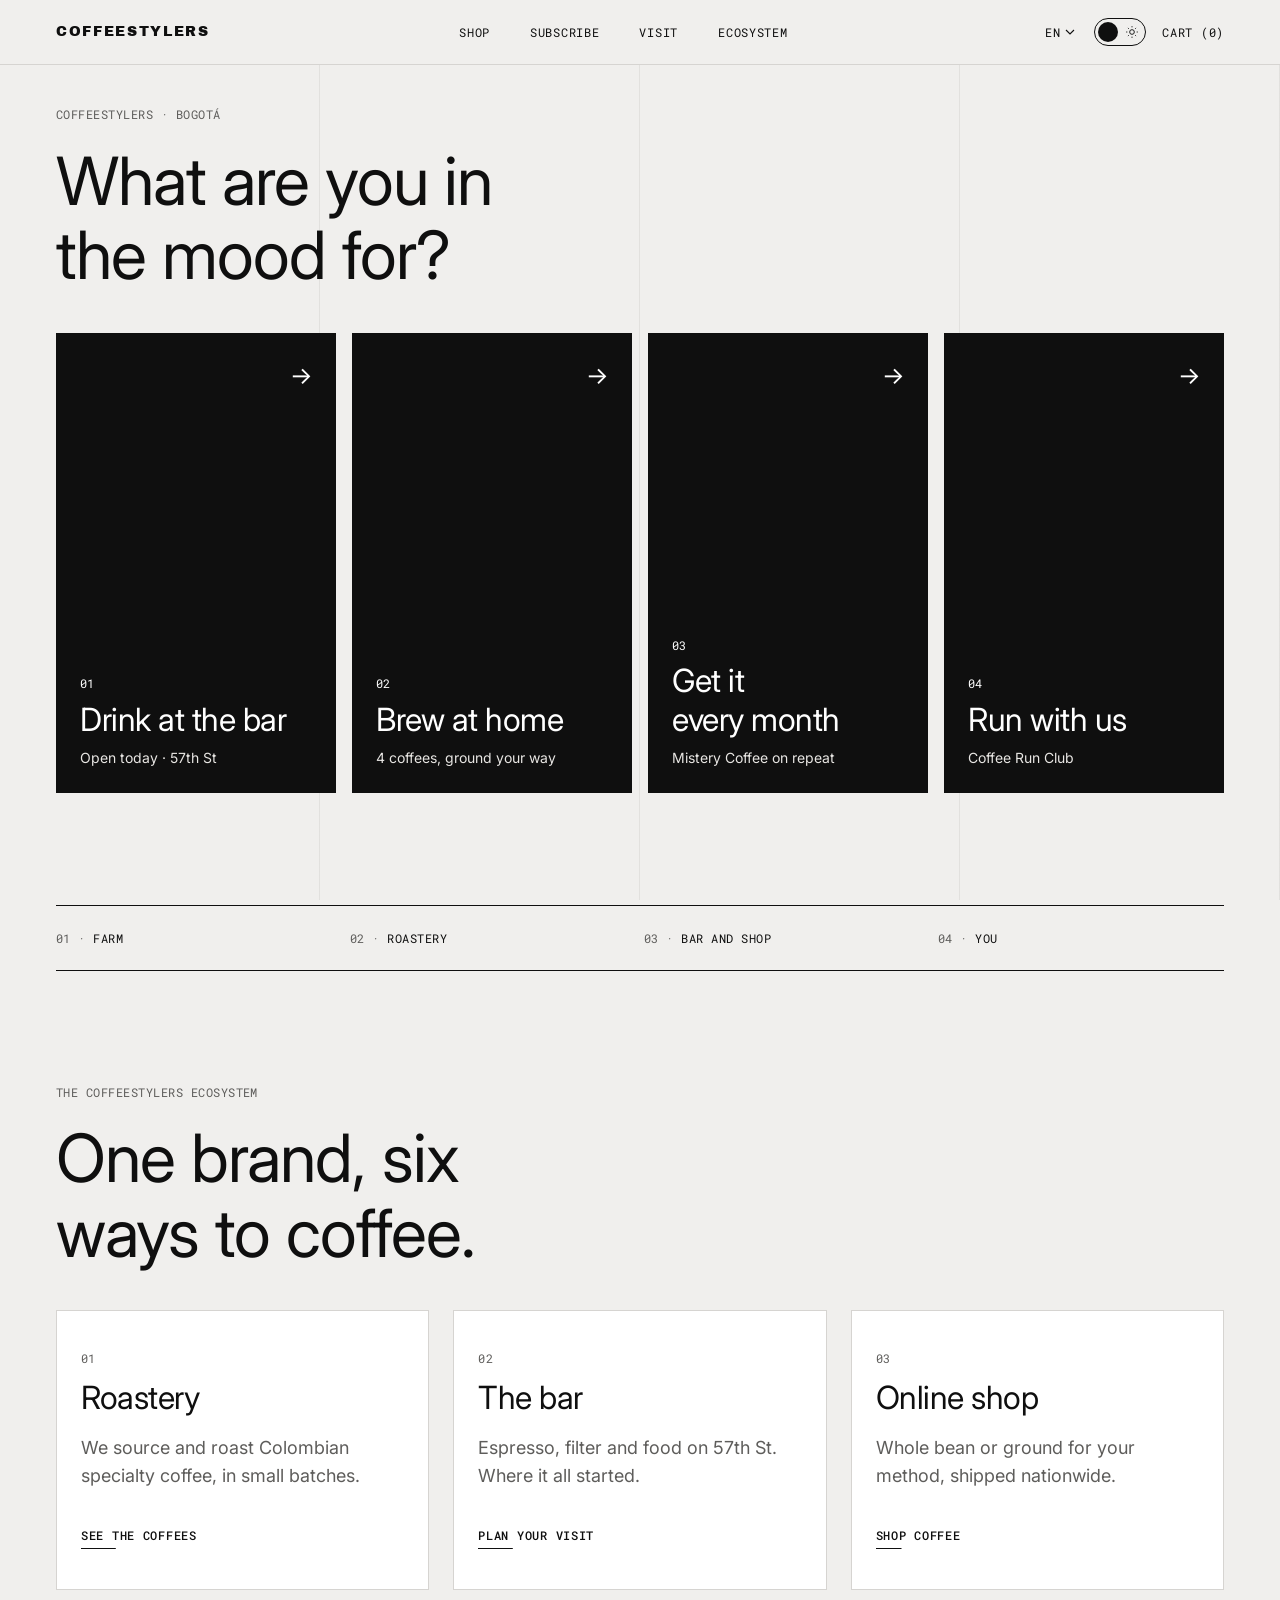
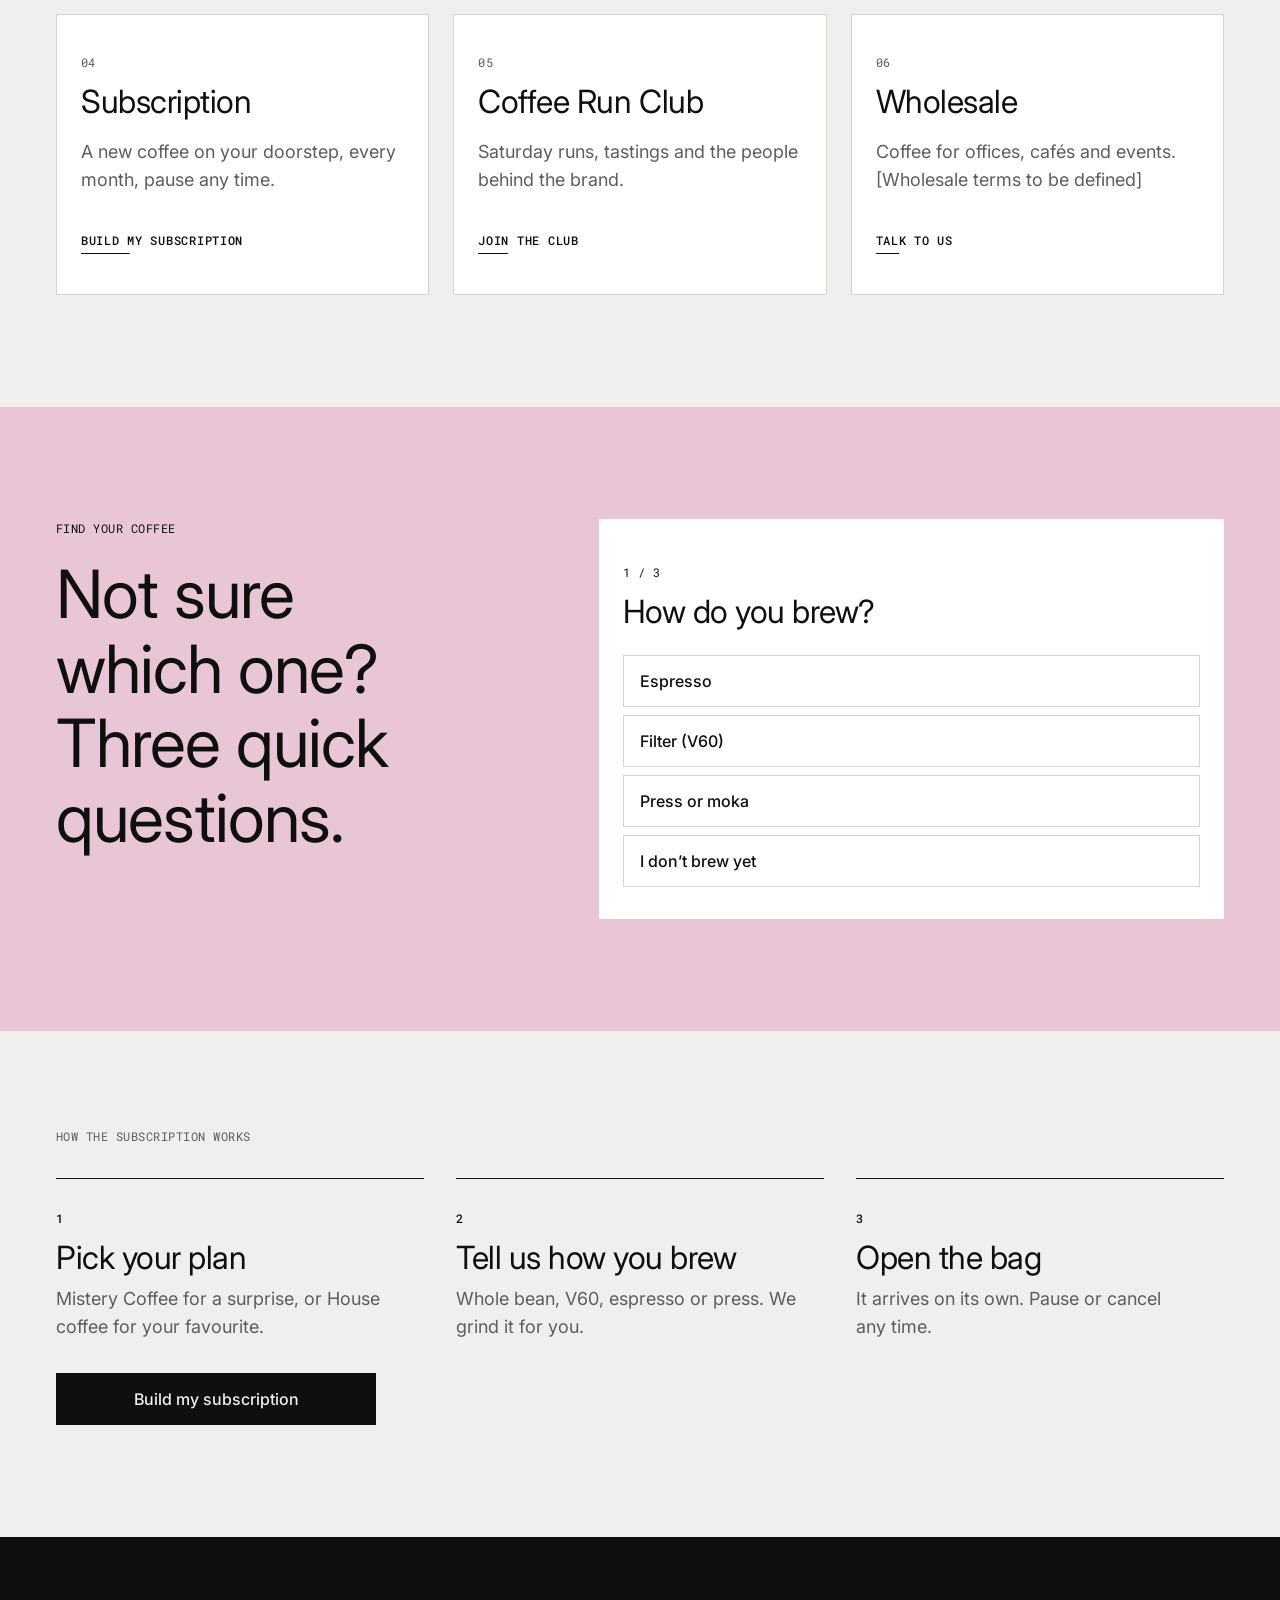
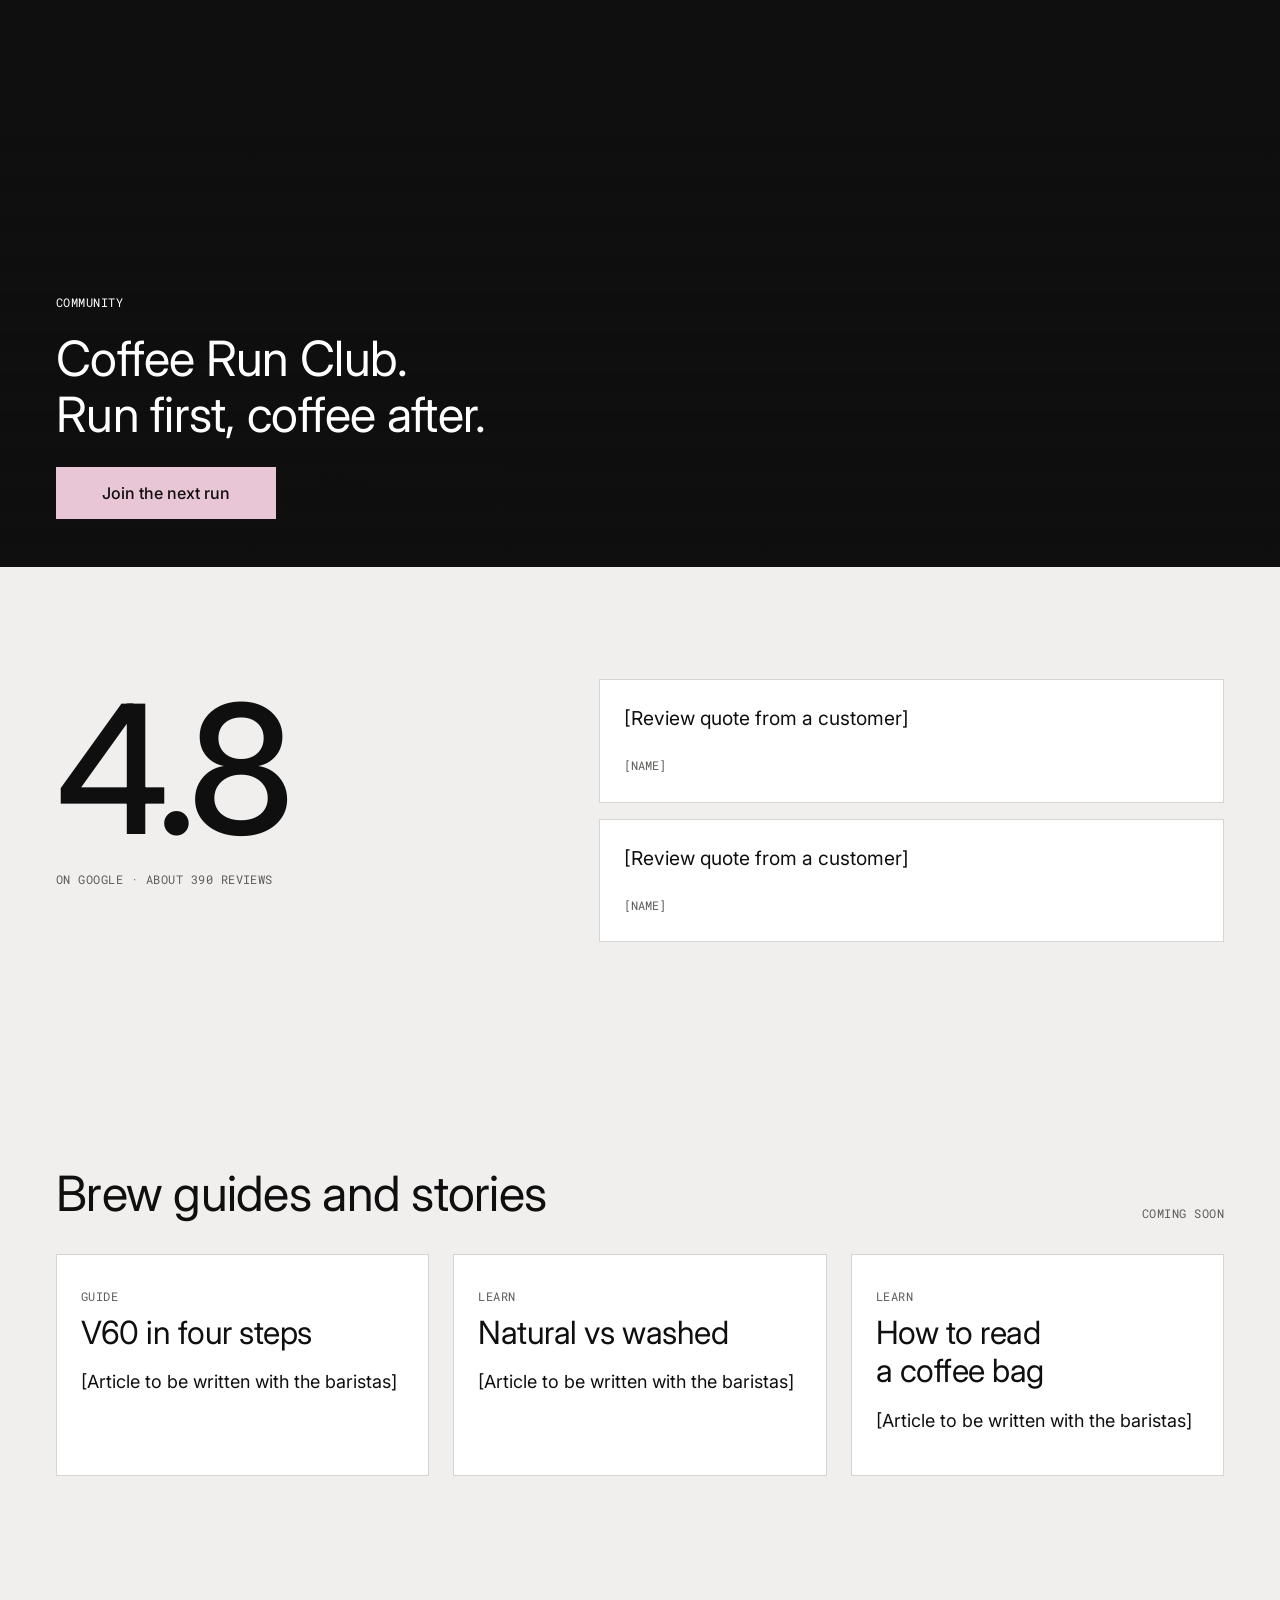
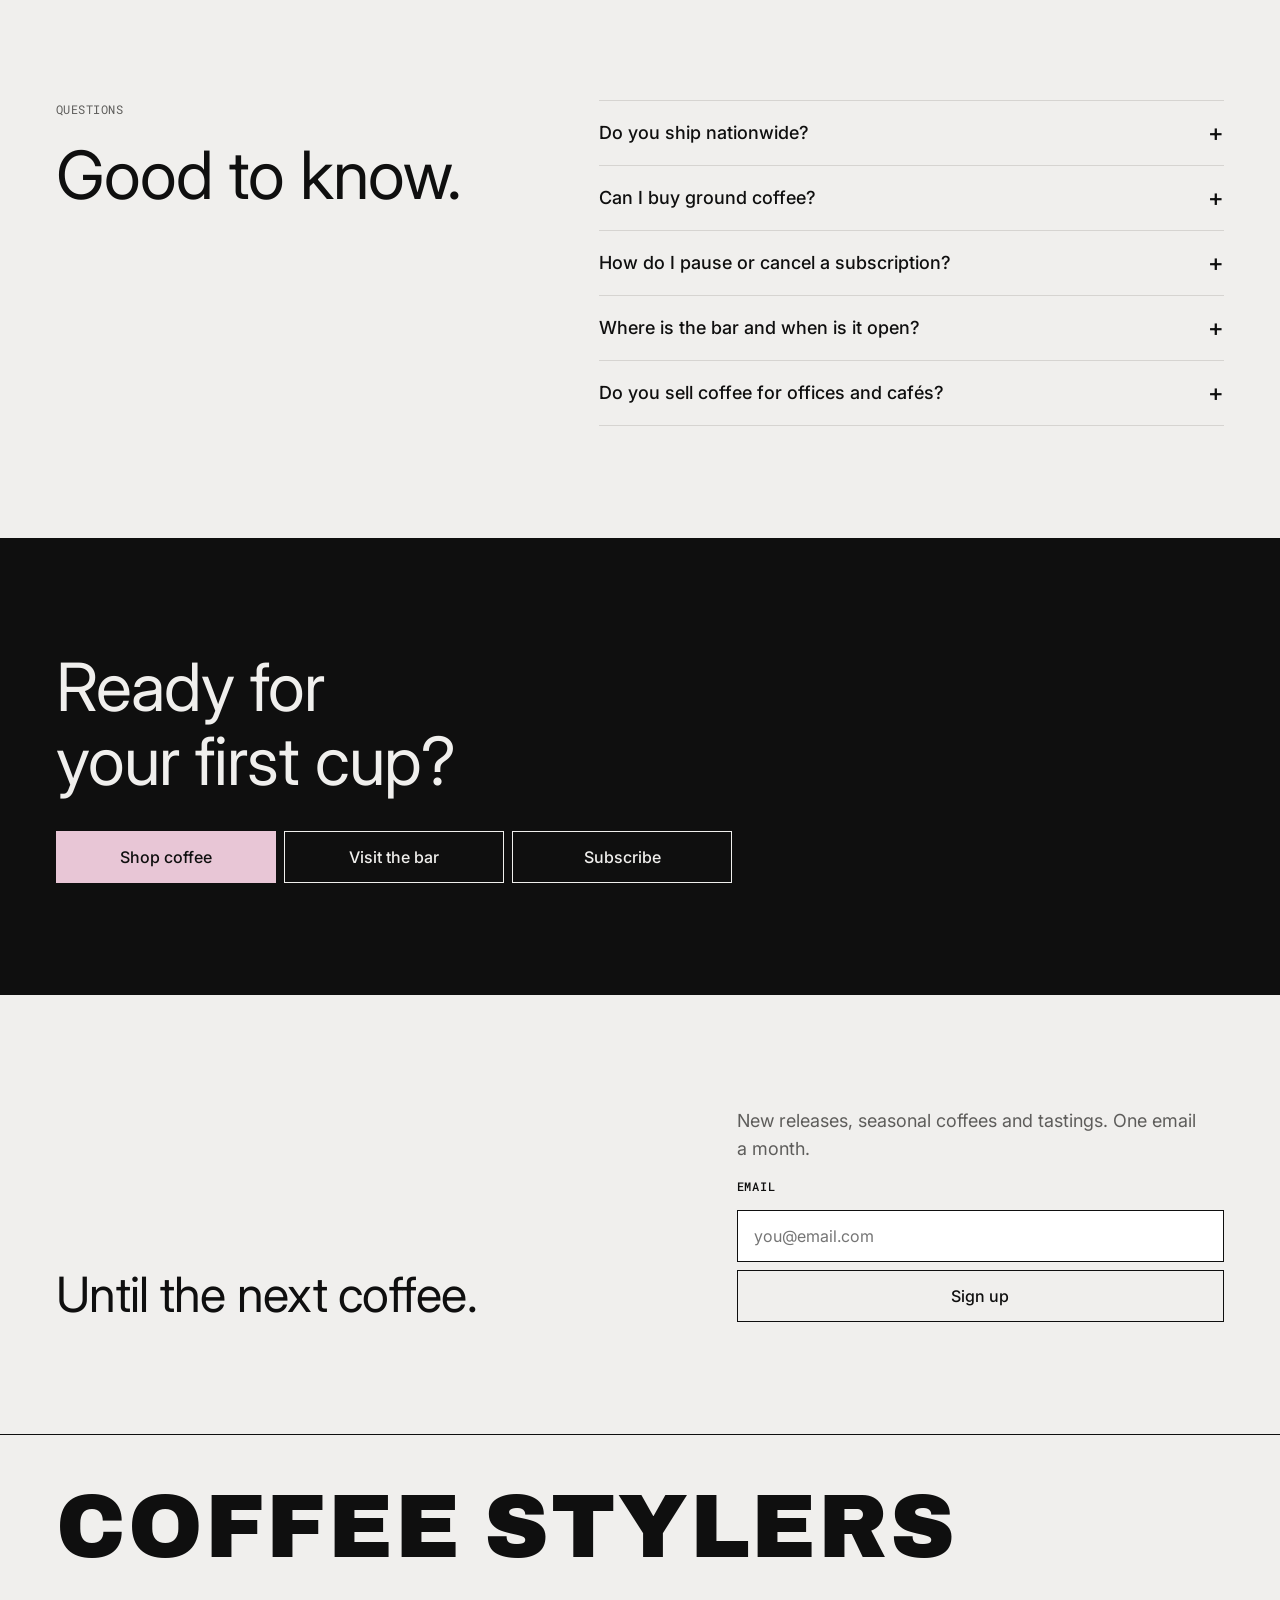
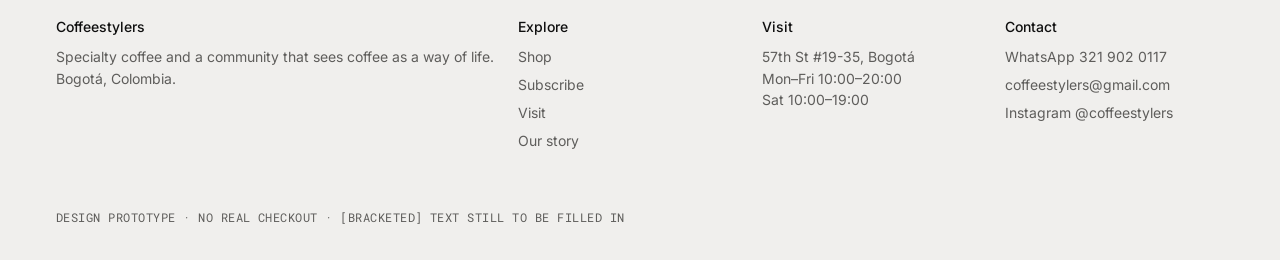
==== index.html @ 81bdb65b "Concept B (Hub): intent-led home, ecosystem map, coffee finder, subscription steps, FAQ Co-Authored-" ====
<!doctype html>
<html lang="en">
<head>
<meta charset="utf-8">
<meta name="viewport" content="width=device-width, initial-scale=1">
<title>Coffeestylers · Concept B (prototype)</title>
<meta name="description" content="Responsive redesign prototype for Coffeestylers, a specialty coffee shop in Bogotá.">
<script>document.documentElement.classList.add('js');try{var t=localStorage.getItem('cs-theme');if(t?t==='dark':matchMedia('(prefers-color-scheme: dark)').matches)document.documentElement.setAttribute('data-theme','dark')}catch(e){}</script>
<link rel="preconnect" href="https://fonts.googleapis.com">
<link rel="preconnect" href="https://fonts.gstatic.com" crossorigin>
<link rel="stylesheet" href="https://fonts.googleapis.com/css2?family=Archivo+Black&family=Inter:wght@300;400;500&family=Roboto+Mono:wght@400;500&display=swap">
<link rel="stylesheet" href="styles.css?v=1795367517">
<link rel="stylesheet" href="concept-b.css?v=1795368521">
</head>
<body>
<div class="lines" aria-hidden="true"></div>
<header class="hdr"><div class="c hdr-in">
<div style="display:flex;align-items:center"><a class="brand" href="index.html" aria-label="Coffeestylers, home">Coffeestylers</a></div>
<nav class="topnav" aria-label="Main"><a href="shop.html">Shop</a><a href="subscribe.html">Subscribe</a><a href="visit.html">Visit</a><a href="index.html#ecosystem">Ecosystem</a></nav>
<div class="acts"><div class="lang"><button class="lang-btn" type="button" aria-haspopup="listbox" aria-expanded="false" aria-label="Language"><span class="cur">EN</span><svg viewBox="0 0 24 24" aria-hidden="true"><path d="M6 9l6 6 6-6"/></svg></button><ul class="lang-menu" role="listbox" aria-label="Language" hidden><li role="presentation"><button type="button" role="option" data-l="en" lang="en" aria-selected="true">English</button></li><li role="presentation"><button type="button" role="option" data-l="es" lang="es" aria-selected="false">Español</button></li><li role="presentation"><button type="button" role="option" data-l="fr" lang="fr" aria-selected="false">Français</button></li></ul></div><button class="inv theme" type="button" role="switch" aria-checked="false" aria-label="Dark mode"><span class="trk" aria-hidden="true"><svg class="sun" viewBox="0 0 24 24"><circle cx="12" cy="12" r="4"/><path d="M12 2v2M12 20v2M2 12h2M20 12h2M5 5l1.5 1.5M17.5 17.5L19 19M5 19l1.5-1.5M17.5 6.5L19 5"/></svg><svg class="moon" viewBox="0 0 24 24"><path d="M20 14.5A8 8 0 0 1 9.5 4 8 8 0 1 0 20 14.5z"/></svg><i></i></span></button><a class="cartlink" href="#" aria-label="Cart, 0 items">Cart (0)</a><button class="ico s" aria-label="Search" type="button"><svg viewBox="0 0 24 24" aria-hidden="true"><circle cx="11" cy="11" r="7"/><path d="M20 20l-4-4"/></svg></button></div>
</div></header>
<main>
<section class="bh"><div class="c">
<p class="mono suave eyebrow rv">Coffeestylers · Bogotá</p>
<h1 class="frase big rv" style="--d:1">What are you in the mood for?</h1>
<div class="intents">
<a class="intent rv" style="--d:0" href="visit.html"><span class="ph" style="background-image:url('https://dcdn-us.mitiendanube.com/stores/007/501/629/themes/rio/2-slide-1776722511349-2597002930-a1817ce833c035aaf366887a9dc242601776722512-1920-1920.webp')"></span><span class="mono">01</span><strong class="frase sm">Drink at the bar</strong><span class="sub">Open today · 57th St</span><span class="go" aria-hidden="true">→</span></a>
<a class="intent rv" style="--d:1" href="shop.html"><span class="ph" style="background-image:url('https://dcdn-us.mitiendanube.com/stores/007/501/629/products/sin-titulo-1-de0b23dd6bac31ea5417761088496588-1024-1024.webp')"></span><span class="mono">02</span><strong class="frase sm">Brew at home</strong><span class="sub">4 coffees, ground your way</span><span class="go" aria-hidden="true">→</span></a>
<a class="intent rv" style="--d:2" href="subscribe.html"><span class="ph" style="background-image:url('https://dcdn-us.mitiendanube.com/stores/007/501/629/products/sin-titulo-1-f8845e8910018749f917761015362830-1024-1024.webp')"></span><span class="mono">03</span><strong class="frase sm">Get it every month</strong><span class="sub">Mistery Coffee on repeat</span><span class="go" aria-hidden="true">→</span></a>
<a class="intent rv" style="--d:3" href="#club"><span class="ph" style="background-image:url('https://dcdn-us.mitiendanube.com/stores/007/501/629/themes/rio/2-slide-1776723098379-2462844389-c85ef9081d4256c665a43cc0b9e0ed6b1776723099-1920-1920.webp')"></span><span class="mono">04</span><strong class="frase sm">Run with us</strong><span class="sub">Coffee Run Club</span><span class="go" aria-hidden="true">→</span></a>
</div></div></section>

<section class="flow" aria-label="From farm to cup"><div class="c"><ol class="steps4"><li>Farm</li><li>Roastery</li><li>Bar and shop</li><li>You</li></ol></div></section>

<section class="ecos" id="ecosystem"><div class="c">
<p class="mono suave eyebrow rv">The Coffeestylers ecosystem</p>
<h2 class="frase big rv" style="--d:1">One brand, six ways to coffee.</h2>
<div class="ecogrid">
<a class="eco rv" href="shop.html"><span class="mono suave">01</span><h3 class="frase sm">Roastery</h3><p>We source and roast Colombian specialty coffee, in small batches.</p><span class="tlink">See the coffees</span></a>
<a class="eco rv" href="visit.html"><span class="mono suave">02</span><h3 class="frase sm">The bar</h3><p>Espresso, filter and food on 57th St. Where it all started.</p><span class="tlink">Plan your visit</span></a>
<a class="eco rv" href="shop.html"><span class="mono suave">03</span><h3 class="frase sm">Online shop</h3><p>Whole bean or ground for your method, shipped nationwide.</p><span class="tlink">Shop coffee</span></a>
<a class="eco rv" href="subscribe.html"><span class="mono suave">04</span><h3 class="frase sm">Subscription</h3><p>A new coffee on your doorstep, every month, pause any time.</p><span class="tlink">Build my subscription</span></a>
<a class="eco rv" href="#club"><span class="mono suave">05</span><h3 class="frase sm">Coffee Run Club</h3><p>Saturday runs, tastings and the people behind the brand.</p><span class="tlink">Join the club</span></a>
<a class="eco rv" href="mailto:coffeestylers@gmail.com"><span class="mono suave">06</span><h3 class="frase sm">Wholesale</h3><p>Coffee for offices, cafés and events. [Wholesale terms to be defined]</p><span class="tlink">Talk to us</span></a>
</div></div></section>

<section class="guide" id="guide"><div class="c split">
<div><p class="mono eyebrow rv">Find your coffee</p><h2 class="frase big rv" style="--d:1">Not sure which one? Three quick questions.</h2></div>
<div class="quiz rv" style="--d:1" id="quiz">
<div class="q on" data-q="brew"><p class="mono">1 / 3</p><h3 class="frase sm">How do you brew?</h3>
<div class="opts"><button type="button" data-v="espresso">Espresso</button><button type="button" data-v="filter">Filter (V60)</button><button type="button" data-v="press">Press or moka</button><button type="button" data-v="none">I don’t brew yet</button></div></div>
<div class="q" data-q="taste"><p class="mono">2 / 3</p><h3 class="frase sm">What do you like?</h3>
<div class="opts"><button type="button" data-v="sweet">Sweet and fruity</button><button type="button" data-v="everyday">Balanced, every day</button><button type="button" data-v="surprise">Surprise me</button></div></div>
<div class="q" data-q="freq"><p class="mono">3 / 3</p><h3 class="frase sm">How often?</h3>
<div class="opts"><button type="button" data-v="once">Just this once</button><button type="button" data-v="monthly">Every month</button></div></div>
<div class="q res" data-q="result"><p class="mono">Your coffee</p><div class="resbox"><span class="rph" id="rimg"></span><div><h3 class="frase sm" id="rname">Pacamara Natural</h3><p id="rwhy"></p><div class="btns"><a class="btn" id="rcta" href="shop.html">See the coffee</a><a class="btn sec" id="rsub" href="subscribe.html" hidden>Subscribe to it</a></div></div></div><button class="tlink" type="button" id="qreset">Start again</button></div>
</div></div></section>

<section class="how" id="how"><div class="c">
<p class="mono suave eyebrow rv">How the subscription works</p>
<div class="howgrid">
<div class="rv"><span class="num">1</span><h3 class="frase sm">Pick your plan</h3><p>Mistery Coffee for a surprise, or House coffee for your favourite.</p></div>
<div class="rv" style="--d:1"><span class="num">2</span><h3 class="frase sm">Tell us how you brew</h3><p>Whole bean, V60, espresso or press. We grind it for you.</p></div>
<div class="rv" style="--d:2"><span class="num">3</span><h3 class="frase sm">Open the bag</h3><p>It arrives on its own. Pause or cancel any time.</p></div>
</div><a class="btn" href="subscribe.html" style="max-width:320px">Build my subscription</a></div></section>

<section class="club" id="club" aria-label="Coffee Run Club"><div class="par" data-par="0.1" data-zoom style="background-image:url('https://dcdn-us.mitiendanube.com/stores/007/501/629/themes/rio/2-slide-1776723098379-2462844389-c85ef9081d4256c665a43cc0b9e0ed6b1776723099-1920-1920.webp')"></div><div class="c"><p class="mono eyebrow rv">Community</p><p class="frase mid rv" style="--d:1">Coffee Run Club. Run first, coffee after.</p><div class="btns rv" style="--d:2"><a class="btn acc" href="visit.html">Join the next run</a><a class="btn sec" href="https://www.instagram.com/coffeestylers/" target="_blank" rel="noopener">Follow @coffeestylers</a></div></div></section>

<section class="proof"><div class="c split"><div class="rv"><p class="big4">4.8</p><p class="mono suave">On Google · about 390 reviews</p></div>
<div class="quotes rv" style="--d:1"><blockquote><p>[Review quote from a customer]</p><cite>[Name]</cite></blockquote><blockquote><p>[Review quote from a customer]</p><cite>[Name]</cite></blockquote></div></div></section>

<section class="journal"><div class="c"><div class="head2 rv"><h2 class="frase mid">Brew guides and stories</h2><span class="mono suave">Coming soon</span></div>
<div class="cards3"><div class="info rv"><p class="mono suave">Guide</p><h3 class="frase sm">V60 in four steps</h3><p>[Article to be written with the baristas]</p></div><div class="info rv" style="--d:1"><p class="mono suave">Learn</p><h3 class="frase sm">Natural vs washed</h3><p>[Article to be written with the baristas]</p></div><div class="info rv" style="--d:2"><p class="mono suave">Learn</p><h3 class="frase sm">How to read a coffee bag</h3><p>[Article to be written with the baristas]</p></div></div></div></section>

<section class="faq" id="faq" aria-label="FAQ"><div class="c split"><div><p class="mono suave eyebrow rv">Questions</p><h2 class="frase big rv" style="--d:1">Good to know.</h2></div><div class="rv" style="--d:1">
<details><summary>Do you ship nationwide?</summary><p>Yes. Shipping time and cost: [Time · cost]. You can also pick up at the bar for free.</p></details>
<details><summary>Can I buy ground coffee?</summary><p>Yes. On each product you choose whole bean, V60, espresso or press, and we grind it for that method.</p></details>
<details><summary>How do I pause or cancel a subscription?</summary><p>Any time, with no commitment. Write to us on WhatsApp or by email and we take care of it.</p></details>
<details><summary>Where is the bar and when is it open?</summary><p>57th St #19-35, Bogotá. Monday to Friday 10:00–20:00, Saturday 10:00–19:00, closed on Sundays.</p></details>
<details><summary>Do you sell coffee for offices and cafés?</summary><p>Yes. Write to coffeestylers@gmail.com and tell us what you need. [Wholesale terms to be defined]</p></details>
</div></div></section>

<section class="endcta"><div class="c"><h2 class="frase big rv">Ready for your first cup?</h2><div class="btns rv" style="--d:1"><a class="btn" href="shop.html">Shop coffee</a><a class="btn sec" href="visit.html">Visit the bar</a><a class="btn sec" href="subscribe.html">Subscribe</a></div></div></section>
<section class="news"><div class="c duo"><div class="rv"><h2 class="frase mid">Until the next coffee.</h2></div><div class="rv" style="--d:1"><p class="suave" style="margin:0 0 16px">New releases, seasonal coffees and tastings. One email a month.</p><form class="form" onsubmit="return false"><label for="mail">Email</label><input id="mail" type="email" placeholder="you@email.com" autocomplete="email"><button class="btn sec" type="submit">Sign up</button></form></div></div></section>
</main>
<footer class="pie"><div class="c">
<div class="gran" aria-hidden="true"><span class="ln"><span>Coffee</span></span><span class="ln"><span>Stylers</span></span></div>
<div class="cols">
<div><strong>Coffeestylers</strong>Specialty coffee and a community that sees coffee as a way of life. Bogotá, Colombia.</div>
<div><strong>Explore</strong><a href="shop.html">Shop</a><a href="subscribe.html">Subscribe</a><a href="visit.html">Visit</a><a href="index.html#story">Our story</a></div>
<div><strong>Visit</strong><span>57th St #19-35, Bogotá</span><span>Mon–Fri 10:00–20:00</span><span>Sat 10:00–19:00</span></div>
<div><strong>Contact</strong><a href="https://wa.me/573219020117">WhatsApp 321 902 0117</a><a href="mailto:coffeestylers@gmail.com">coffeestylers@gmail.com</a><a href="https://www.instagram.com/coffeestylers/">Instagram @coffeestylers</a></div>
</div>
<span class="mono">Design prototype · no real checkout · [bracketed] text still to be filled in</span>
</div></footer>
<nav class="nav" aria-label="Main"><div class="c"><a href="shop.html"><svg viewBox="0 0 24 24" aria-hidden="true"><path d="M5 8h12v6a5 5 0 0 1-5 5h-2a5 5 0 0 1-5-5z"/><path d="M17 10h1.5a2.5 2.5 0 0 1 0 5H17"/></svg>Shop</a><a href="subscribe.html"><svg viewBox="0 0 24 24" aria-hidden="true"><path d="M4 12a8 8 0 0 1 14-5.3M20 12a8 8 0 0 1-14 5.3"/><path d="M18 3v4h-4M6 21v-4h4"/></svg>Subscribe</a><a href="visit.html"><svg viewBox="0 0 24 24" aria-hidden="true"><path d="M12 21s-7-6.2-7-11a7 7 0 0 1 14 0c0 4.8-7 11-7 11z"/><circle cx="12" cy="10" r="2.5"/></svg>Visit</a><a href="#" aria-label="Cart, 0 items"><svg viewBox="0 0 24 24" aria-hidden="true"><path d="M6 7h12l-1 13H7z"/><path d="M9 7a3 3 0 0 1 6 0"/></svg>Cart</a></div></nav>
<script src="i18n.js?v=1795367517"></script>
<script src="app.js?v=1795367517"></script>
<script src="concept.js?v=1795368521"></script>
</body>
</html>
---- styles.css ----
/* Coffeestylers · redesign prototype · mobile first, then tablet (700+) and desktop (900+, 1280+) */
:root{
  --tinta:#0F0F0F; --papel:#F0EFED; --blanco:#FFFFFF; --linea:#D6D4D1; --suave:#5E5D5B;
  --rosa:#E8C6D6; --ink0:#0F0F0F; --paper0:#F0EFED;
  --sans:'Inter',system-ui,sans-serif; --mono:'Roboto Mono',ui-monospace,monospace; --marca:'Archivo Black','Arial Black',sans-serif;
  --g:16px; --ease:cubic-bezier(.2,.7,.2,1); --hdr:56px;
}
html[data-theme=dark]{--tinta:#F0EFED;--papel:#0F0F0F;--blanco:#171717;--linea:#33322F;--suave:#A5A3A0}
@media(min-width:700px){:root{--g:32px}}
@media(min-width:1100px){:root{--g:56px;--hdr:64px}}
*{box-sizing:border-box}
html{-webkit-text-size-adjust:100%;scroll-behavior:smooth}
body{margin:0;background:var(--papel);color:var(--tinta);font-family:var(--sans);font-size:16px;line-height:1.5;padding-bottom:72px;transition:background .5s,color .5s}
a{color:inherit}
img{max-width:100%;display:block}
.c{width:100%;max-width:1440px;margin:0 auto;padding-left:var(--g);padding-right:var(--g)}
.mono{font-family:var(--mono);font-size:11px;letter-spacing:.06em;text-transform:uppercase}
.suave{color:var(--suave)}
.frase{font-weight:300;letter-spacing:-.03em;line-height:1;margin:0}
.big{font-size:clamp(40px,8.4vw,128px);line-height:.98}
.mid{font-size:clamp(32px,5vw,72px);line-height:1.02}
.sm{font-size:clamp(26px,3vw,44px);line-height:1.08}
section{padding:56px 0}
@media(min-width:900px){section{padding:112px 0}}
.regla-fuerte{border-top:1px solid var(--tinta)}
.regla{border-top:1px solid var(--linea)}
.oscuro{background:var(--ink0);color:var(--paper0)}
.oscuro .suave,.oscuro p{color:#D6D4D1}
.rosa{background:var(--rosa);color:var(--ink0)}
.rosa .suave{color:#3B3532}

/* hairline columns, like the reference */
.lines{position:fixed;inset:0;pointer-events:none;z-index:0;display:none;background:repeating-linear-gradient(90deg,transparent 0 calc(25% - 1px),var(--linea) calc(25% - 1px) 25%);opacity:.55}
@media(min-width:900px){.lines{display:block}}
main,footer,.hdr{position:relative;z-index:1}

/* header */
.hdr{position:sticky;top:0;z-index:20;background:var(--papel);border-bottom:1px solid var(--linea);transition:transform .5s var(--ease)}
.hdr.hide{transform:translateY(-100%)}
.hdr-in{display:flex;align-items:center;justify-content:space-between;height:var(--hdr)}
.hdr .brand{font-family:var(--marca);letter-spacing:.12em;text-transform:uppercase;font-size:14px;text-decoration:none}
.topnav{display:none}
.acts{display:flex;align-items:center;gap:4px}
.ico{width:44px;height:44px;display:inline-flex;align-items:center;justify-content:center;background:none;border:0;color:inherit;cursor:pointer}
.ico svg{width:22px;height:22px;stroke:currentColor;fill:none;stroke-width:1.5}
.inv{display:none}
@media(min-width:900px){
  .topnav{display:flex;gap:40px}
  .topnav a,.inv,.cartlink{font:11px var(--mono);letter-spacing:.06em;text-transform:uppercase;text-decoration:none;position:relative;padding:8px 0;color:inherit;background:none;border:0;cursor:pointer}
  .topnav a::after,.cartlink::after{content:"";position:absolute;left:0;right:0;bottom:2px;height:1px;background:currentColor;transform:scaleX(0);transform-origin:left;transition:transform .4s var(--ease)}
  .topnav a:hover::after,.cartlink:hover::after,.topnav a[aria-current=page]::after{transform:scaleX(1)}
  .inv{display:inline-block;margin-right:16px}
  .acts .ico.s{display:none}
}
.cartlink{display:none}
@media(min-width:900px){.cartlink{display:inline-block}}

/* bottom nav (phones and small tablets) */
.nav{position:fixed;left:0;right:0;bottom:0;z-index:30;background:var(--papel);border-top:1px solid var(--linea)}
.nav .c{display:grid;grid-template-columns:repeat(4,1fr);height:72px;padding:0}
.nav a{display:flex;flex-direction:column;align-items:center;justify-content:center;gap:4px;text-decoration:none;color:var(--suave);font-family:var(--mono);font-size:9px;letter-spacing:.06em;text-transform:uppercase;position:relative}
.nav a svg{width:22px;height:22px;stroke:currentColor;fill:none;stroke-width:1.5}
.nav a[aria-current=page]{color:var(--tinta);font-weight:500}
.nav a[aria-current=page]::after{content:"";position:absolute;bottom:10px;width:24px;height:2px;background:var(--tinta)}
@media(min-width:900px){.nav{display:none}body{padding-bottom:0}}

/* buttons, chips */
.btn{display:flex;align-items:center;justify-content:center;min-height:52px;padding:0 32px;font:500 15px var(--sans);text-decoration:none;border:1px solid var(--tinta);background:var(--tinta);color:var(--papel);cursor:pointer;width:100%;position:relative;overflow:hidden;transition:background .35s var(--ease),color .35s var(--ease)}
.btn.sec{background:transparent;color:var(--tinta)}
.btn.sec:hover,.btn:not(.sec):not(.acc):hover{background:var(--rosa);color:var(--ink0);border-color:var(--rosa)}
.btn.acc{background:var(--rosa);color:var(--ink0);border-color:var(--rosa)}
.btn.acc:hover{background:var(--ink0);color:var(--paper0);border-color:var(--ink0)}
.rosa .btn{background:var(--ink0);color:var(--paper0);border-color:var(--ink0)}
.rosa .btn:hover{background:transparent;color:var(--ink0)}
.btns{display:grid;gap:8px}
@media(min-width:700px){.btns{grid-template-columns:repeat(2,minmax(0,220px))}.btn{width:auto}}
.chip{min-height:44px;padding:0 16px;border:1px solid var(--linea);background:transparent;color:var(--tinta);font:11px var(--mono);letter-spacing:.06em;text-transform:uppercase;cursor:pointer;transition:background .3s,color .3s}
.chip:hover{border-color:var(--tinta)}
.chip[aria-pressed=true],.chip[aria-checked=true]{background:var(--tinta);color:var(--papel);border-color:var(--tinta)}
.chips{display:flex;gap:8px;flex-wrap:wrap}
.tlink{display:inline-flex;align-items:center;min-height:44px;font:500 11px var(--mono);letter-spacing:.06em;text-transform:uppercase;text-decoration:none;position:relative}
.tlink::after{content:"";position:absolute;left:0;right:0;bottom:8px;height:1px;background:currentColor;transform:scaleX(.3);transform-origin:left;transition:transform .4s var(--ease)}
.tlink:hover::after{transform:scaleX(1)}

/* hero */
.hero{padding:24px 0 48px;min-height:calc(100svh - var(--hdr))}
@media(min-width:900px){.hero{padding:40px 0 72px;display:flex;flex-direction:column;justify-content:space-between}}
.gran{font-family:var(--marca);font-size:17.4vw;line-height:.9;letter-spacing:.03em;margin:0 0 24px;text-transform:uppercase;white-space:nowrap}
.gran .ln{display:block;overflow:hidden;padding-bottom:.04em}
.gran .ln>span{display:inline-block}
@media(min-width:900px){.gran{font-size:8.75vw;letter-spacing:.015em;margin:0 0 48px}.gran .ln{display:inline-block;margin-right:.28em}.gran .ln:last-child{margin-right:0}}
@media(min-width:1440px){.gran{font-size:126px}}
.meta{display:flex;gap:16px;padding:12px 0;border-top:1px solid var(--tinta);margin-bottom:24px;color:var(--suave);flex-wrap:wrap}
.hero-grid{display:grid;gap:24px}
@media(min-width:900px){.hero-grid{grid-template-columns:5fr 7fr;gap:56px;align-items:end}}
.hero .frase{font-size:clamp(32px,4.2vw,64px);margin-bottom:32px}
.foto{background:var(--linea);display:flex;align-items:flex-end;padding:12px;min-height:200px;position:relative;overflow:hidden}
.foto .mono{font-size:9px;position:relative;z-index:1}
.foto.rosa{background:var(--rosa)}.foto.tinta{background:var(--ink0);color:var(--rosa)}
.hero .foto{min-height:340px}
@media(min-width:900px){.hero .foto{min-height:460px}}
.par{will-change:transform}
.foto .par{position:absolute;left:0;right:0;top:-12%;bottom:-12%;background:inherit}

/* marquee */
.marq{border-block:1px solid var(--tinta);overflow:hidden;white-space:nowrap;background:var(--ink0);color:var(--paper0)}
.marq .tr{display:inline-flex;animation:mq 28s linear infinite}
.marq span{padding:16px 32px;font:11px var(--mono);letter-spacing:.08em;text-transform:uppercase}
.marq span:nth-child(even){color:var(--rosa)}
@keyframes mq{to{transform:translateX(-50%)}}

/* scroll-lit statement */
.lit{position:relative;height:240vh;padding:0}
.lit-in{position:sticky;top:var(--hdr);height:calc(100svh - var(--hdr));display:flex;align-items:center}
.lit .big{max-width:20ch}
.lit .w{opacity:.2;transition:opacity .4s}
.lit .w.on{opacity:1}
.lit .sub{margin-top:32px;max-width:46ch;color:var(--suave)}
@media(min-width:900px){.lit{height:300vh}.lit .big{max-width:22ch}}

/* numbered pillars */
.pilares{display:grid;gap:0}
.pilar{border-top:1px solid var(--linea);padding:24px 0}
.pilar h3{display:flex;align-items:baseline;gap:16px;margin:0 0 8px;font-weight:300;font-size:clamp(36px,4vw,56px);letter-spacing:-.03em;line-height:1}
.pilar h3 .mono{font-size:11px;color:var(--suave)}
.pilar p{margin:0;font-size:15px;color:var(--suave);max-width:40ch}
@media(min-width:900px){.pilares{grid-template-columns:repeat(3,1fr);gap:32px}.pilar{padding-top:32px;border-top:1px solid var(--tinta)}}
.eyebrow{margin:0 0 20px}

/* cards */
.grid{display:grid;grid-template-columns:repeat(2,minmax(0,1fr));gap:32px 12px}
@media(min-width:700px){.grid{grid-template-columns:repeat(3,minmax(0,1fr));gap:40px 20px}}
@media(min-width:1100px){.grid{grid-template-columns:repeat(4,minmax(0,1fr))}}
.card{text-decoration:none;display:flex;flex-direction:column;gap:8px}
.imgw{overflow:hidden}
.card .img{aspect-ratio:173/220;background:var(--rosa);display:flex;align-items:flex-end;padding:8px;transition:transform 1s var(--ease);color:var(--ink0)}
.card:hover .img{transform:scale(1.045)}
.card .img.t{background:var(--ink0);color:var(--rosa)}
.card .img.l{background:#D6D4D1}
.card .img .mono{font-size:9px}
.card .tag{font:10px var(--mono);letter-spacing:.06em;text-transform:uppercase;color:var(--suave)}
.card strong{font-weight:500;font-size:16px;line-height:1.2}
.card[hidden]{display:none}
.sello{font:10px var(--mono);text-transform:uppercase;letter-spacing:.06em;background:var(--rosa);color:var(--ink0);padding:4px 8px;align-self:flex-start;margin-bottom:auto}
.head2{display:flex;justify-content:space-between;align-items:flex-end;gap:16px;margin-bottom:32px}

/* pinned story (storytelling) */
.pin{position:relative;height:420vh;padding:0;background:var(--ink0);color:var(--paper0)}
.pin-in{position:sticky;top:0;height:100svh;display:flex;flex-direction:column;justify-content:center;padding:calc(var(--hdr) + 16px) 0 88px}
.pin-top{display:flex;justify-content:space-between;color:var(--rosa);margin-bottom:20px}
.pin-grid{display:grid;gap:20px;flex:1;min-height:0}
.stage{position:relative;min-height:0}
.ch{position:absolute;inset:0;opacity:0;transform:translateY(24px);transition:opacity .7s var(--ease),transform .7s var(--ease);display:grid;gap:20px;align-content:start}
.ch.on{opacity:1;transform:none}
.ch .vis{height:36svh;background:var(--rosa);color:var(--ink0);display:flex;align-items:flex-end;padding:12px;overflow:hidden}
.ch:nth-child(2) .vis{background:#3B3532;color:var(--rosa)}
.ch:nth-child(3) .vis{background:#D6D4D1}
.ch:nth-child(4) .vis{background:var(--rosa)}
.ch .num{font-family:var(--marca);font-size:clamp(56px,12vw,200px);line-height:.85;color:var(--rosa)}
.ch h3{margin:0;font-weight:300;letter-spacing:-.03em;line-height:1;font-size:clamp(34px,5vw,76px)}
.ch p{margin:0;max-width:40ch;color:#D6D4D1;font-size:16px}
.bar{height:1px;background:#3B3532;position:relative;margin-top:16px}
.bar i{position:absolute;left:0;top:0;height:1px;width:calc(var(--p,0)*100%);background:var(--rosa)}
@media(min-width:900px){
  .pin-grid{grid-template-columns:7fr 5fr;gap:56px;align-items:stretch}
  .ch{grid-template-columns:7fr 5fr;gap:56px;align-content:stretch;inset:0;width:calc(100% + 0px)}
  .stage{grid-column:1 / -1}
  .ch .vis{height:100%;min-height:50svh}
  .ch .txt{display:flex;flex-direction:column;justify-content:flex-end;gap:20px}
}
@media(max-width:899px){.ch .vis{height:30svh}}

/* subscription teaser, newsletter */
.duo{display:grid;gap:24px}
@media(min-width:900px){.duo{grid-template-columns:6fr 5fr;gap:96px;align-items:end}}
.form{display:grid;gap:8px}
label,.lbl{font:500 11px var(--mono);letter-spacing:.06em;text-transform:uppercase;display:block;margin-bottom:8px}
input[type=email]{width:100%;height:52px;padding:0 16px;border:1px solid var(--tinta);background:var(--blanco);color:var(--tinta);font:16px var(--sans);border-radius:0}

/* rows, forms */
.fila{display:flex;justify-content:space-between;align-items:center;gap:16px;min-height:52px;border-top:1px solid var(--linea);font-size:15px}
.fila:last-child{border-bottom:1px solid var(--linea)}
.fila .mono{font-size:12px}
.pend{color:var(--suave)}
.opc{display:grid;grid-template-columns:1fr 1fr;gap:8px}
.opc button,.plan{text-align:left;padding:16px;border:1px solid var(--linea);background:var(--blanco);font:inherit;cursor:pointer;min-height:64px;color:var(--tinta);transition:border-color .3s,background .3s,color .3s}
.opc button:hover,.plan:hover{border-color:var(--tinta)}
.opc button[aria-checked=true],.plan[aria-checked=true]{background:var(--tinta);color:var(--papel);border-color:var(--tinta)}
.opc strong,.plan strong{display:block;font-weight:500}
.opc small{font:9px var(--mono);letter-spacing:.06em;text-transform:uppercase;opacity:.75}
.plan{display:block;width:100%;margin-bottom:8px;min-height:96px}
.plan small{font:13px var(--sans);opacity:.85;display:block;margin-top:8px}
.cant{display:flex;align-items:center;border:1px solid var(--tinta)}
.cant button{width:44px;height:44px;border:0;background:none;font-size:20px;cursor:pointer;color:inherit}
.cant span{min-width:32px;text-align:center;font-weight:500}
.item{display:flex;justify-content:space-between;gap:16px;padding:16px 0;border-bottom:1px solid var(--linea)}
.item strong{font-weight:500;display:block}
.item small{color:var(--suave);font-size:14px}
.abierto{display:flex;align-items:center;gap:8px;font-weight:500}
.abierto i{width:10px;height:10px;border-radius:50%;background:#2F7D4F;display:inline-block}
.cerrado i{background:var(--suave)}
.pestanas{display:flex;gap:8px;margin:16px 0;flex-wrap:wrap}

/* page layouts */
.pghead{padding:40px 0 24px}
@media(min-width:900px){.pghead{padding:80px 0 40px}}
.split{display:grid;gap:32px}
@media(min-width:900px){.split{grid-template-columns:5fr 7fr;gap:96px;align-items:start}.split.rev{grid-template-columns:7fr 5fr}.sticky{position:sticky;top:calc(var(--hdr) + 24px)}}
.filters{display:flex;flex-direction:column;gap:16px}
.gal{display:grid;gap:12px}
.gal .foto{min-height:420px}
@media(min-width:900px){.gal{grid-template-columns:1fr 1fr}.gal .foto:first-child{grid-column:1/-1;min-height:560px}.gal .foto{min-height:300px}}
.compra{position:sticky;bottom:72px;z-index:4;background:var(--papel);border-top:1px solid var(--tinta);padding:12px 0}
.compra .in{display:flex;gap:12px;align-items:center}
.compra .btn{flex:1}
@media(min-width:900px){.compra{position:static;border:0;padding:8px 0 0}.compra .c{padding:0}}

/* footer */
.pie{padding:48px 0 32px;border-top:1px solid var(--tinta);color:var(--suave);font-size:14px}
.pie .cols{display:grid;gap:24px;margin-bottom:48px}
@media(min-width:900px){.pie .cols{grid-template-columns:2fr 1fr 1fr 1fr}}
.pie strong{color:var(--tinta);font-weight:500;display:block;margin-bottom:8px}
.pie a{display:block;text-decoration:none;min-height:28px}
.pie a:hover{color:var(--tinta)}
.pie .gran{font-size:17.4vw;margin:0 0 24px;color:var(--tinta);letter-spacing:.02em}
.pie .gran .ln{display:block}
@media(min-width:900px){.pie .gran{font-size:8.75vw}.pie .gran .ln{display:inline-block;margin-right:.25em}}
@media(min-width:1440px){.pie .gran{font-size:126px}}

/* loader */
.loader{position:fixed;inset:0;z-index:100;background:var(--ink0);color:var(--paper0);display:none;align-items:center;padding:0 var(--g);transition:transform .9s var(--ease)}
.js .loader{display:flex}
.loader p{margin:0;font-weight:300;letter-spacing:-.03em;line-height:1;font-size:clamp(34px,7vw,104px);max-width:14ch}
.loader.out{transform:translateY(-100%)}
.loader.gone{display:none!important}

/* reveal motion */
.js .rv{opacity:0;transform:translateY(28px);transition:opacity .9s var(--ease) calc(var(--d,0)*90ms),transform .9s var(--ease) calc(var(--d,0)*90ms)}
.js .rv.in{opacity:1;transform:none}
.js .gran .ln>span{transform:translateY(105%);transition:transform 1.1s var(--ease) calc(var(--d,0)*120ms)}
.js .ready .gran .ln>span,.js .gran.in .ln>span{transform:none}
:focus-visible{outline:2px solid var(--tinta);outline-offset:2px}
.oscuro :focus-visible,.pin :focus-visible,.marq :focus-visible{outline-color:var(--rosa)}

/* reduced motion: everything visible, nothing pinned or animated */
@media(prefers-reduced-motion:reduce){
  html{scroll-behavior:auto}
  *{transition-duration:.01ms!important;animation:none!important}
  .js .rv,.js .gran .ln>span{opacity:1;transform:none}
  .loader{display:none!important}
  .lit,.pin{height:auto;padding:64px 0}
  .lit-in,.pin-in{position:static;height:auto;display:block;padding:0}
  .lit .w{opacity:1}
  .stage{display:grid;gap:56px}
  .ch{position:static;opacity:1;transform:none}
  .marq .tr{transform:none}
}

/* fixes */
.pin-in{justify-content:flex-start}
.pin-in>.c{display:flex;flex-direction:column;flex:1;min-height:0}
.compra .c{padding:0}
.compra{margin:0 calc(var(--g) * -1);padding-left:var(--g);padding-right:var(--g)}
@media(min-width:900px){.compra{margin:0;padding-left:0;padding-right:0}}
.pie .cols span{display:block}

/* ---- real photos + depth (parallax) ---- */
.card .img{position:relative;overflow:hidden}
.card .img img{position:absolute;inset:0;width:100%;height:100%;object-fit:cover}
.card .img .sello{position:relative;z-index:2}
.foto .par,.ch .vis .par{background-size:cover;background-position:center}
.ch .vis{position:relative}
.ch .vis .par{position:absolute;left:0;right:0;top:-10%;bottom:-10%}
.band{position:relative;overflow:hidden;min-height:clamp(340px,72vh,780px);display:flex;align-items:flex-end;padding:48px 0;color:#fff;background:var(--ink0)}
.band .par{position:absolute;left:0;right:0;top:-14%;bottom:-14%;background-size:cover;background-position:center}
.band::after{content:"";position:absolute;inset:0;background:linear-gradient(to top,rgba(15,15,15,.78),rgba(15,15,15,.05) 70%)}
.band .c{position:relative;z-index:1}
.band .frase{max-width:18ch;margin:8px 0 0}
.band .btn{margin-top:20px}
.drift{overflow:hidden;white-space:nowrap;padding:32px 0;border-block:1px solid var(--linea)}
.drift span{display:inline-block;font-family:var(--marca);font-size:clamp(64px,14vw,240px);line-height:1;color:transparent;-webkit-text-stroke:1px var(--tinta);will-change:transform}
@media(prefers-reduced-motion:reduce){.drift span{transform:none!important}}

/* language switcher + dark toggle (all sizes) */
.lang{display:flex;align-items:center}
.lang button,.inv{font:10px var(--mono);letter-spacing:.06em;text-transform:uppercase;background:none;border:0;color:var(--suave);cursor:pointer;min-width:32px;height:44px;padding:0 4px}
.inv{display:inline-block;color:inherit;min-width:44px;margin-right:0}
@media(min-width:900px){.lang button,.inv{font-size:11px}.inv{margin-right:8px;padding:8px 4px;height:auto}.lang button{height:auto;padding:8px 4px}}
@media(max-width:520px){.acts .ico.s{display:none}}
.ig .igrid{display:grid;grid-template-columns:repeat(2,1fr);gap:8px;margin-top:24px}
@media(min-width:900px){.ig .igrid{grid-template-columns:repeat(4,1fr);gap:16px}}
.ig .igrid a{display:block;aspect-ratio:4/5;overflow:hidden;background:var(--linea)}
.ig .igrid img{width:100%;height:100%;object-fit:cover;transition:transform 1s var(--ease)}
.ig .igrid a:hover img{transform:scale(1.05)}

/* ---- manifesto fit (Spanish and French run longer) ---- */
.lit .big{font-size:clamp(26px,min(4.6vw,6.6svh),76px);max-width:28ch}
@media(min-width:900px){.lit .big{max-width:30ch}}
.lit-in{overflow:hidden}

/* ---- language menu ---- */
.lang{position:relative}
.lang .lang-btn{display:inline-flex;align-items:center;gap:2px;min-width:44px;height:44px;padding:0 8px;justify-content:center;color:var(--tinta)}
.lang .lang-btn svg{width:14px;height:14px;stroke:currentColor;fill:none;stroke-width:1.6;transition:transform .3s var(--ease)}
.lang .lang-btn[aria-expanded=true] svg{transform:rotate(180deg)}
.lang-menu{position:absolute;right:0;top:calc(100% + 6px);margin:0;padding:8px;list-style:none;min-width:150px;background:var(--papel);border:1px solid var(--tinta);z-index:40}
.lang-menu[hidden]{display:none}
.lang .lang-menu button{display:flex;width:100%;justify-content:space-between;align-items:center;min-width:0;height:44px;padding:0 12px;font:13px var(--sans,Inter,sans-serif);letter-spacing:0;text-transform:none;color:var(--tinta);text-decoration:none}
.lang .lang-menu button:hover,.lang .lang-menu button:focus-visible{background:var(--tinta);color:var(--papel)}
.lang .lang-menu button[aria-selected=true]::after{content:"✓"}

/* ---- dark / light toggle ---- */
.inv.theme{min-width:0;width:auto;height:44px;padding:0 8px;margin:0;display:inline-flex;align-items:center;color:var(--tinta)}
.theme .trk{position:relative;display:block;width:52px;height:28px;border:1px solid var(--tinta);border-radius:999px;transition:background .3s var(--ease)}
.theme .trk i{position:absolute;top:3px;left:3px;width:20px;height:20px;border-radius:50%;background:var(--tinta);transition:transform .35s var(--ease)}
.theme[aria-checked=true] .trk i{transform:translateX(24px)}
.theme .trk svg{position:absolute;top:6px;width:14px;height:14px;stroke:currentColor;fill:none;stroke-width:1.6}
.theme .sun{right:6px}.theme .moon{left:6px}
@media(min-width:900px){.inv.theme{height:auto;padding:4px;margin-right:8px}.lang .lang-btn{height:auto;padding:8px}}
@media(max-width:380px){.theme .trk{width:44px}.theme[aria-checked=true] .trk i{transform:translateX(16px)}.theme .moon{display:none}}

/* ---- loader: counter and drawn route ---- */
.loader{flex-direction:column;align-items:flex-start;justify-content:center;gap:16px}
.loader .route{width:min(560px,86vw);height:auto;overflow:visible}
.loader .route path{fill:none;stroke-width:1.5;stroke-linecap:round}
.loader .route .ghost{stroke:#3B3532}
.loader .route .draw{stroke:var(--rosa)}
.loader .route .dot{fill:none;stroke:var(--rosa);stroke-width:1.5}
.loader .route .dot.fill{fill:var(--rosa)}
.loader .count{font-family:var(--marca);font-size:clamp(56px,10vw,140px);line-height:.9;display:flex;align-items:baseline;gap:8px;color:var(--rosa)}
.loader .count .mono{font-size:14px}
.loader small{max-width:46ch;color:#A5A3A0;font-size:10px;line-height:1.6}

/* ---- scroll-drawn route inside the pinned story ---- */
.rt{position:relative;height:60px;margin-top:12px}
.rt svg{position:absolute;inset:0;width:100%;height:100%;overflow:visible}
.rt path{fill:none;vector-effect:non-scaling-stroke;stroke-width:1.5}
.rt .ghost{stroke:#3B3532}
.rt .line{stroke:var(--rosa)}
.rt .nd{position:absolute;top:calc(50% - 5px);width:10px;height:10px;margin-left:-4px;border-radius:50%;border:1px solid #6b6460;background:var(--ink0);transition:all .4s var(--ease)}
.rt .nd.on{background:var(--rosa);border-color:var(--rosa)}
.rt .mk{position:absolute;width:14px;height:14px;margin:-8px 0 0 -8px;border-radius:50%;background:var(--rosa);border:2px solid var(--ink0);outline:1px solid var(--rosa);left:0;top:40px}
@media(prefers-reduced-motion:reduce){.rt{display:none}}
.lang .lang-btn svg{display:block;width:16px;height:16px;flex:none}

/* ===== TYPE SYSTEM v2 =====
   Three body sizes (16 / 14 / 12), a four-step heading scale with sane caps,
   weights 400 / 500 only (plus the Archivo Black logotype), headings 1.15 line-height. */
:root{
  --t-body:16px; --t-sec:14px; --t-meta:12px;
  --h1:clamp(32px,4vw,56px); --h2:clamp(28px,3vw,44px); --h3:clamp(22px,2.1vw,32px); --lead:clamp(18px,1.4vw,22px);
}
body{font-size:var(--t-body);line-height:1.55}
.mono{font-size:var(--t-meta);letter-spacing:.04em}
.frase{font-weight:400;letter-spacing:-.015em;line-height:1.15}
.big,.hero .frase{font-size:var(--h1);line-height:1.12}
.mid{font-size:var(--h2);line-height:1.15}
.sm{font-size:var(--h3);line-height:1.2}
.hero .frase{margin-bottom:32px;max-width:20ch}
.lit .big{font-size:clamp(24px,3vw,44px);line-height:1.25;max-width:34ch;letter-spacing:-.01em}
.lit .sub{font-size:var(--t-body);max-width:52ch}
/* logotype: one line on desktop, two on phones, never taller than ~1/6 of the screen */
.gran{font-size:clamp(40px,13vw,64px);line-height:1;letter-spacing:.02em;margin:0 0 20px}
@media(min-width:900px){.gran{font-size:clamp(56px,6.4vw,96px);margin:0 0 40px}}
@media(min-width:1440px){.gran{font-size:96px}}
.pie .gran{font-size:clamp(40px,13vw,64px);margin:0 0 24px}
@media(min-width:900px){.pie .gran{font-size:clamp(56px,6.4vw,96px)}}
@media(min-width:1440px){.pie .gran{font-size:96px}}
.pilar h3{font-weight:400;font-size:var(--h3);letter-spacing:-.01em;line-height:1.2}
.pilar p,.compra p{font-size:var(--t-body)}
.ch .num{font-family:var(--sans);font-weight:500;font-size:clamp(40px,5vw,72px);line-height:1;letter-spacing:-.02em}
.ch h3{font-weight:400;font-size:clamp(28px,3.2vw,44px);letter-spacing:-.015em;line-height:1.15}
.ch p{font-size:var(--t-body);line-height:1.55}
.drift span{font-family:var(--sans);font-weight:500;font-size:clamp(48px,8vw,120px);letter-spacing:-.02em}
.loader p{font-weight:400;font-size:clamp(28px,4vw,52px);line-height:1.15;letter-spacing:-.015em;max-width:20ch}
.loader .count{font-family:var(--sans);font-weight:500;font-size:clamp(48px,7vw,88px);line-height:1;letter-spacing:-.02em}
.loader small{font-size:var(--t-meta);line-height:1.5}
/* small labels: 12px floor */
.nav a,.chip,.tlink,.marq span,.card .tag,.sello,.foto .mono,.card .img .mono,.topnav a,.inv,.cartlink,.lang button,.lang .lang-btn{font-size:var(--t-meta)}
.pilar h3 .mono{font-size:var(--t-meta)}
.btn{font-size:var(--t-body)}
.card strong{font-size:var(--t-body)}
.hdr .brand{font-size:14px}
@media(min-width:900px){.topnav a,.inv,.cartlink,.lang button,.lang .lang-btn{font-size:var(--t-meta)}}
/* nothing below the floor, wherever it was set inline */
[style*="font-size:9px"],[style*="font-size:10px"],[style*="font-size:11px"]{font-size:var(--t-meta)!important}
/* readable line length */
p{max-width:68ch}
.lbl,label{font-size:var(--t-meta)}
.drift span{font-size:clamp(40px,6vw,88px)}
@media(min-width:900px){.gran,.pie .gran{font-size:clamp(52px,5.6vw,80px)}}
@media(min-width:1440px){.gran,.pie .gran{font-size:80px}}

/* ---- surfaces (L1): hairline frame on lists, cards and photo wells ---- */
#items,.fila-wrap{border:1px solid var(--linea)}
.card .imgw{border:1px solid var(--linea)}
.plan,.cant{border:1px solid var(--linea)}
html[data-theme=dark] .card .imgw,html[data-theme=dark] #items{border-color:color-mix(in srgb,var(--tinta) 14%,transparent)}
/* prose measure 65-75ch */
p,.sub,.frase{max-width:68ch}
.hero .frase{max-width:20ch}.lit .big{max-width:34ch}.band .frase{max-width:18ch}
/* unlit manifesto words stay legible (AA large text) */
.lit .w{opacity:.32}

/* ===== v3: larger type, one motion language, new sections ===== */
:root{
  --h1:clamp(36px,5.2vw,76px); --h2:clamp(30px,3.8vw,56px); --h3:clamp(24px,2.5vw,36px); --lead:clamp(18px,1.5vw,22px);
  --m-fast:.25s; --m-base:.5s; --m-slow:.8s; --m-ease:cubic-bezier(.22,.7,.2,1);
}
html[data-theme=dark]{--ink-card:#171717}
.frase,.big,.mid,.sm,.lit .big{text-wrap:balance}
p{text-wrap:pretty}
body{font-size:var(--t-body)}
@media(min-width:900px){body{font-size:18px}.pilar p,.ch p,.stories p,.worlds p,.stay p,.lit .sub{font-size:18px}}
.lit .big{font-size:clamp(30px,4.6vw,68px);line-height:1.18;max-width:24ch}
.hero .frase{max-width:18ch}
.gran{font-size:clamp(44px,15vw,88px)}
@media(min-width:900px){.gran,.pie .gran{font-size:clamp(64px,7vw,112px)}}
@media(min-width:1440px){.gran,.pie .gran{font-size:112px}}
.pie .gran{font-size:clamp(44px,15vw,88px)}
@media(min-width:900px){.pie .gran{font-size:clamp(64px,7vw,112px)}}
/* motion: three durations, one easing */
.js .rv{opacity:0;transform:translateY(24px);transition:opacity var(--m-slow) var(--m-ease) calc(min(var(--d,0),4)*80ms),transform var(--m-slow) var(--m-ease) calc(min(var(--d,0),4)*80ms)}
.js .rv.in{opacity:1;transform:none}
.ch{transform:none;transition:opacity var(--m-base) var(--m-ease)}
.ch.on{transition-delay:.12s}
.lit .w{transition:opacity var(--m-base) var(--m-ease)}
.marq .tr{animation-duration:44s}
/* route (px-fitted) */
.rt path{vector-effect:none;stroke-width:1.5}
.rt .nd,.rt .mk{position:absolute;transform:translate(-50%,-50%);margin:0}
.rt .nd{width:10px;height:10px}
.rt .mk{width:14px;height:14px;left:0;top:0}
/* worlds */
.worlds{padding-top:96px}
@media(min-width:900px){.worlds{padding-top:144px}}
.worlds .big{max-width:20ch;margin-bottom:48px}
.w3{display:grid;gap:40px}
@media(min-width:900px){.w3{grid-template-columns:repeat(3,1fr);gap:32px}.w3 .world:nth-child(2){margin-top:64px}.w3 .world:nth-child(3){margin-top:128px}}
.world{text-decoration:none;display:block}
.world .ph{aspect-ratio:4/5;overflow:hidden;position:relative;background:var(--linea);margin-bottom:16px}
.world .par,.story .par{position:absolute;left:0;right:0;top:-10%;bottom:-10%;background-size:cover;background-position:center}
.world p{margin:0 0 8px}.world h3{margin-bottom:8px}
/* stories */
.stories{padding:96px 0 0}
.stories .big{max-width:16ch;margin-bottom:48px}
.story{padding:0 0 96px}
.story .split{display:grid;gap:24px;align-items:center}
.story .ph{aspect-ratio:4/5;overflow:hidden;position:relative;background:var(--linea)}
.story .txt .mid{margin:8px 0 16px}
.story .txt p{margin:0 0 16px;max-width:42ch}
@media(min-width:900px){
  .story .split{grid-template-columns:7fr 5fr;gap:96px}
  .story.rev .split{grid-template-columns:5fr 7fr}
  .story.rev .ph{order:2}
  .story .ph{aspect-ratio:1/1;max-height:80svh}
  .story .txt{position:sticky;top:30svh}
}
/* stay a while */
.cards3{display:grid;gap:16px}
@media(min-width:900px){.cards3{grid-template-columns:repeat(3,1fr);gap:24px}}
.info{display:block;text-decoration:none;border:1px solid var(--linea);padding:32px 24px;background:var(--blanco);transition:border-color var(--m-base) var(--m-ease)}
html[data-theme=dark] .info{background:var(--ink-card)}
.info:hover{border-color:var(--tinta)}
.info p{margin:0 0 8px}.info .sm{margin-bottom:16px}
@media(prefers-reduced-motion:reduce){.world .ph,.story .ph{clip-path:none!important}}
---- concept-b.css ----
/* Concept B: Hub. Intent-led home, pink-forward, framed cards. */
.bh{padding-top:40px}
.bh .big{max-width:14ch;margin-bottom:40px}
.intents{display:grid;gap:12px}
@media(min-width:700px){.intents{grid-template-columns:repeat(2,1fr);gap:16px}}
@media(min-width:1100px){.intents{grid-template-columns:repeat(4,1fr)}}
.intent{position:relative;display:flex;flex-direction:column;justify-content:flex-end;gap:8px;min-height:300px;padding:24px;color:#fff;text-decoration:none;overflow:hidden;background:var(--ink0)}
@media(min-width:1100px){.intent{min-height:460px}}
.intent .ph{position:absolute;inset:0;background-size:cover;background-position:center;transition:transform var(--m-slow) var(--m-ease)}
.intent::after{content:"";position:absolute;inset:0;background:linear-gradient(to top,rgba(15,15,15,.82),rgba(15,15,15,.1) 70%)}
.intent>*:not(.ph){position:relative;z-index:1}
.intent:hover .ph{transform:scale(1.05)}
.intent .go{position:absolute;right:24px;top:24px;z-index:1;font-size:24px;transition:transform var(--m-base) var(--m-ease)}
.intent:hover .go{transform:translateX(8px)}
.intent .sub{font-size:var(--t-sec);color:#E8E6E3}
.flow{padding:0}
.steps4{list-style:none;margin:0;padding:24px 0;display:grid;grid-template-columns:repeat(2,1fr);gap:8px;border-block:1px solid var(--tinta);counter-reset:s}
@media(min-width:700px){.steps4{grid-template-columns:repeat(4,1fr)}}
.steps4 li{font:var(--t-meta) var(--mono);letter-spacing:.04em;text-transform:uppercase;counter-increment:s}
.steps4 li::before{content:"0" counter(s) " · ";color:var(--suave)}
.ecos .big{max-width:16ch;margin-bottom:40px}
.ecogrid{display:grid;gap:16px}
@media(min-width:700px){.ecogrid{grid-template-columns:repeat(2,1fr)}}
@media(min-width:1100px){.ecogrid{grid-template-columns:repeat(3,1fr);gap:24px}}
.eco{display:block;text-decoration:none;border:1px solid var(--linea);padding:32px 24px;background:var(--blanco);transition:border-color var(--m-base) var(--m-ease),background var(--m-base) var(--m-ease)}
.eco:hover{border-color:var(--tinta);background:var(--rosa);color:var(--ink0)}
.eco h3{margin:8px 0 16px}.eco p{margin:0 0 24px;color:var(--suave)}.eco:hover p{color:#3B3532}
html[data-theme=dark] .eco{background:#171717}
.guide{background:var(--rosa);color:var(--ink0)}
.guide .split,.how .howgrid,.proof .split,.faq .split{display:grid;gap:32px}
@media(min-width:900px){.guide .split,.proof .split,.faq .split{grid-template-columns:5fr 7fr;gap:96px;align-items:start}}
.quiz{background:#fff;color:#0F0F0F;padding:32px 24px;min-height:340px}
.q{display:none}.q.on{display:block}
.q h3{margin:8px 0 24px}
.opts{display:grid;gap:8px}
.opts button{min-height:52px;text-align:left;padding:0 16px;border:1px solid #D6D4D1;background:transparent;color:#0F0F0F;font:500 16px var(--sans);cursor:pointer;transition:background var(--m-fast),color var(--m-fast)}
.opts button:hover,.opts button:focus-visible{background:#0F0F0F;color:#fff}
.resbox{display:grid;gap:24px;margin:16px 0}
@media(min-width:700px){.resbox{grid-template-columns:180px 1fr;align-items:center}}
.rph{display:block;aspect-ratio:1;background:#D6D4D1 center/cover}
.res .btn{width:100%}.res .btns{margin-top:16px}
.res .tlink{background:none;border:0;cursor:pointer;color:#0F0F0F}
.how{padding-top:96px}
.howgrid{margin:32px 0}
@media(min-width:900px){.howgrid{grid-template-columns:repeat(3,1fr);gap:32px}}
.howgrid>div{border-top:1px solid var(--tinta);padding-top:24px}
.howgrid .num{font:500 var(--t-meta) var(--mono)}
.howgrid h3{margin:8px 0 8px}.howgrid p{margin:0;color:var(--suave)}
.club{position:relative;overflow:hidden;min-height:clamp(380px,70svh,720px);display:flex;align-items:flex-end;padding:48px 0;color:#fff;background:var(--ink0)}
.club .par{position:absolute;left:0;right:0;top:-12%;bottom:-12%;background-size:cover;background-position:center}
.club::after{content:"";position:absolute;inset:0;background:linear-gradient(to top,rgba(15,15,15,.8),rgba(15,15,15,.05) 70%)}
.club .c{position:relative;z-index:1}.club .frase{max-width:16ch;margin:8px 0 24px}
.proof .big4{font:500 clamp(80px,14vw,200px)/1 var(--sans);letter-spacing:-.04em;margin:0}
.quotes{display:grid;gap:16px}
blockquote{margin:0;border:1px solid var(--linea);padding:24px;background:var(--blanco)}
html[data-theme=dark] blockquote{background:#171717}
blockquote p{margin:0 0 16px;font-size:var(--lead)}blockquote cite{font:var(--t-meta) var(--mono);text-transform:uppercase;color:var(--suave)}
details{border-top:1px solid var(--linea);padding:0}
details:last-child{border-bottom:1px solid var(--linea)}
summary{min-height:64px;display:flex;align-items:center;justify-content:space-between;gap:16px;cursor:pointer;font:500 18px var(--sans);list-style:none}
summary::-webkit-details-marker{display:none}
summary::after{content:"+";font-size:24px;transition:transform var(--m-base) var(--m-ease)}
details[open] summary::after{transform:rotate(45deg)}
details p{margin:0 0 24px;color:var(--suave);max-width:60ch}
.endcta{background:var(--ink0);color:var(--paper0)}
.endcta .big{max-width:14ch;margin-bottom:32px}
.endcta .btn{background:var(--rosa);color:var(--ink0);border-color:var(--rosa)}.endcta .btn.sec{background:transparent;color:var(--paper0);border-color:var(--paper0)}
.endcta .btns{grid-template-columns:1fr}@media(min-width:900px){.endcta .btns{grid-template-columns:repeat(3,minmax(0,220px))}}
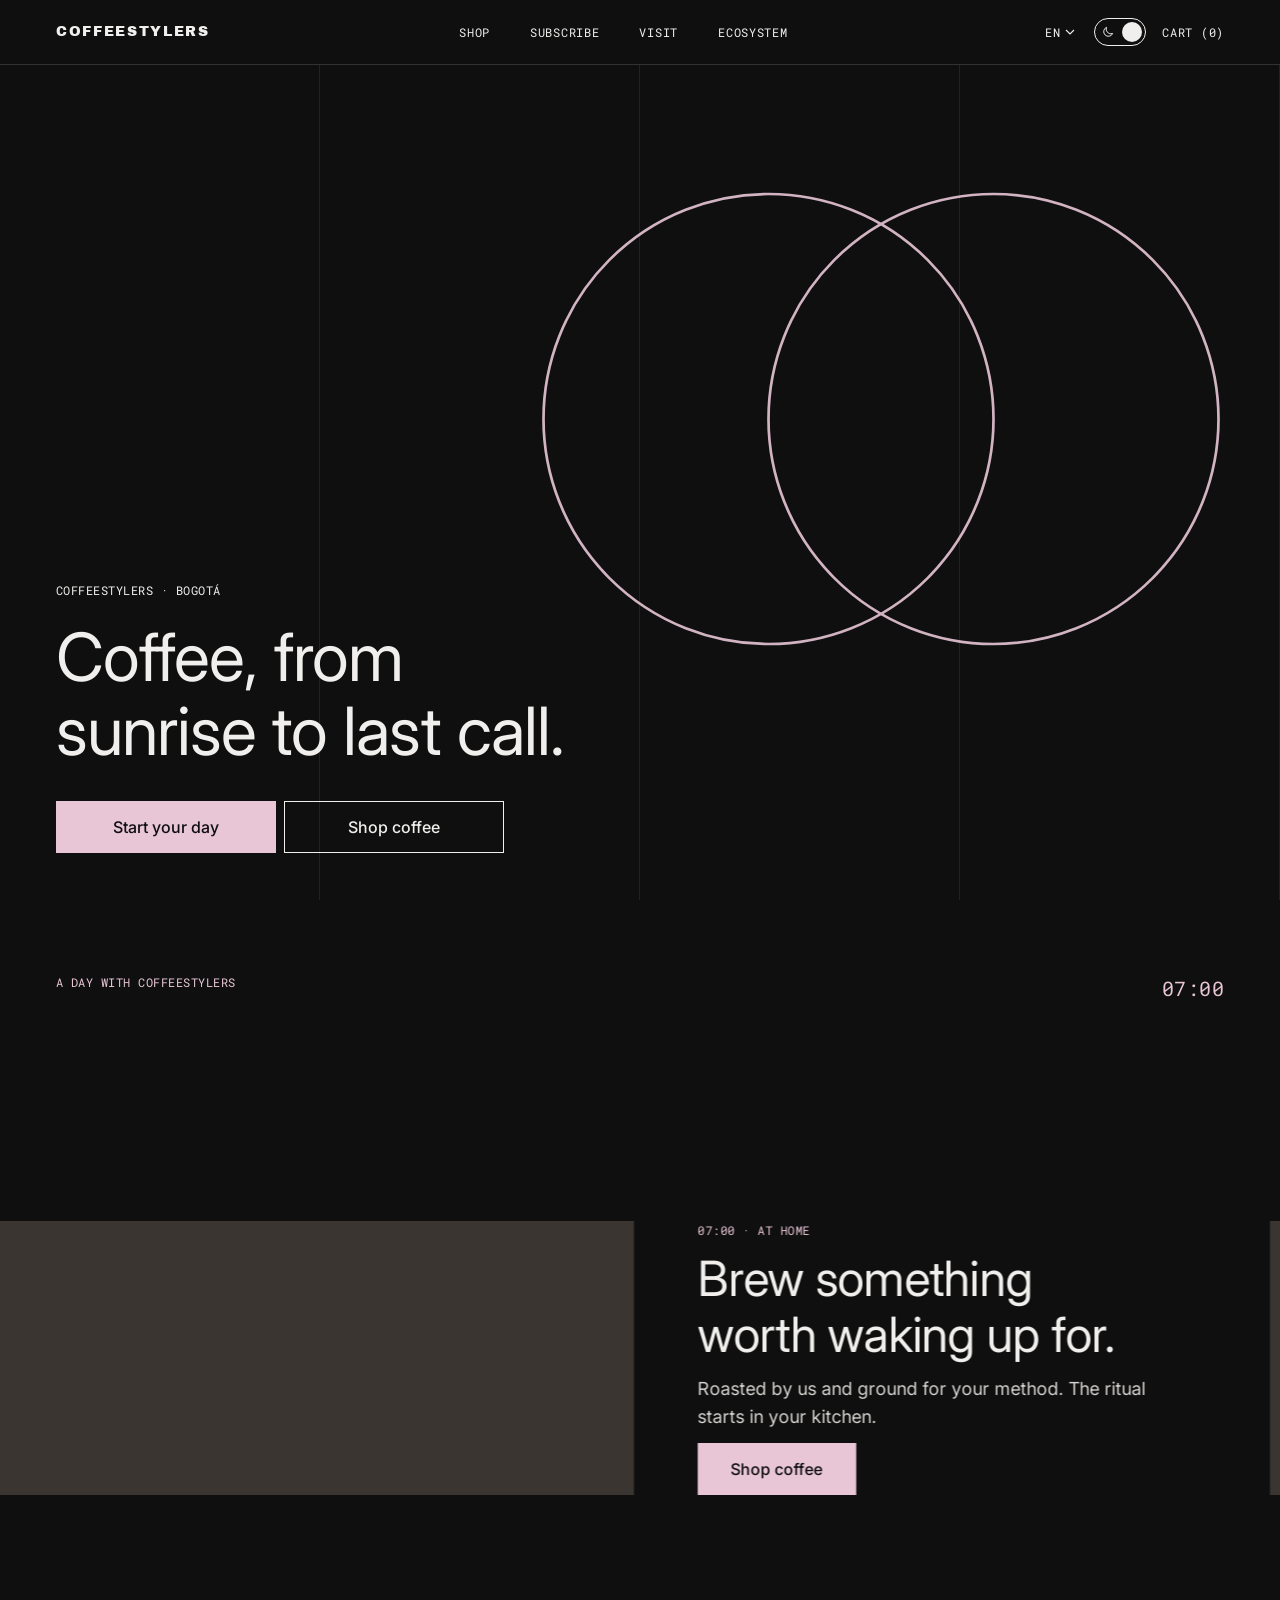
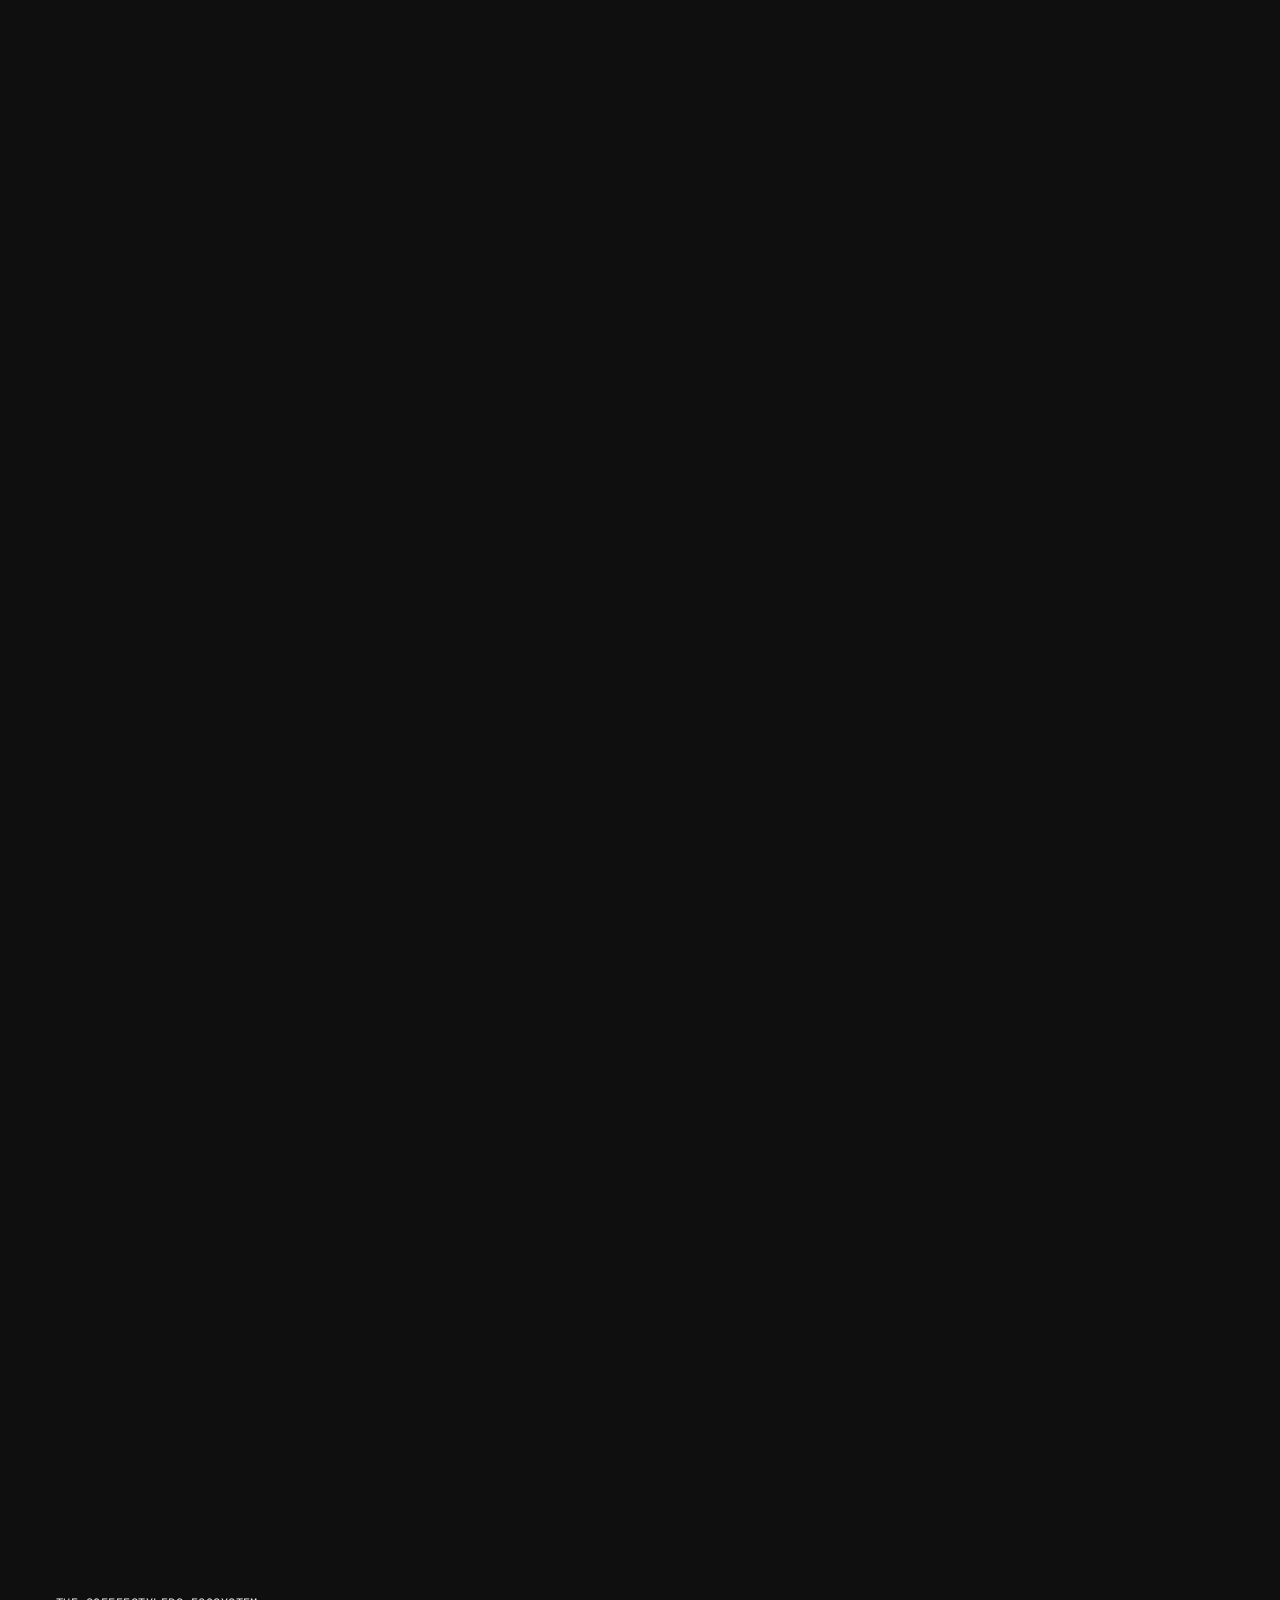
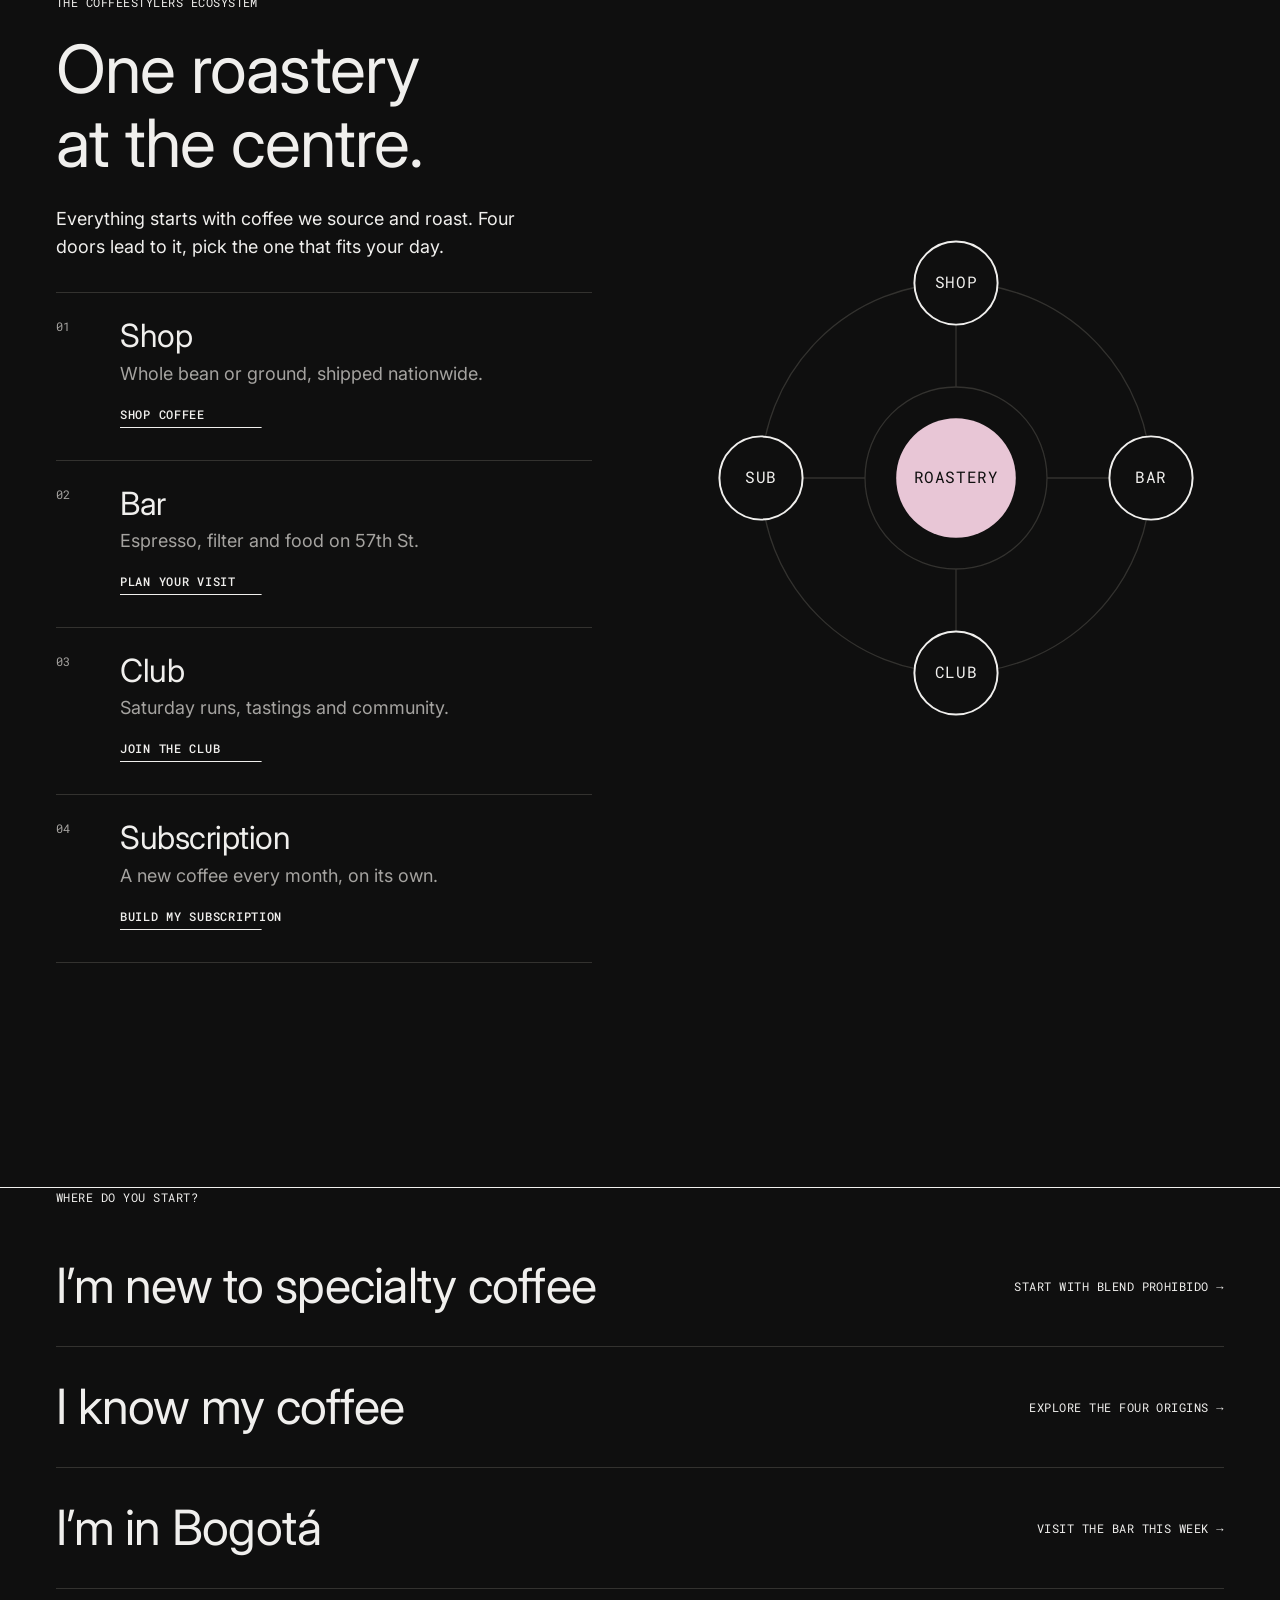
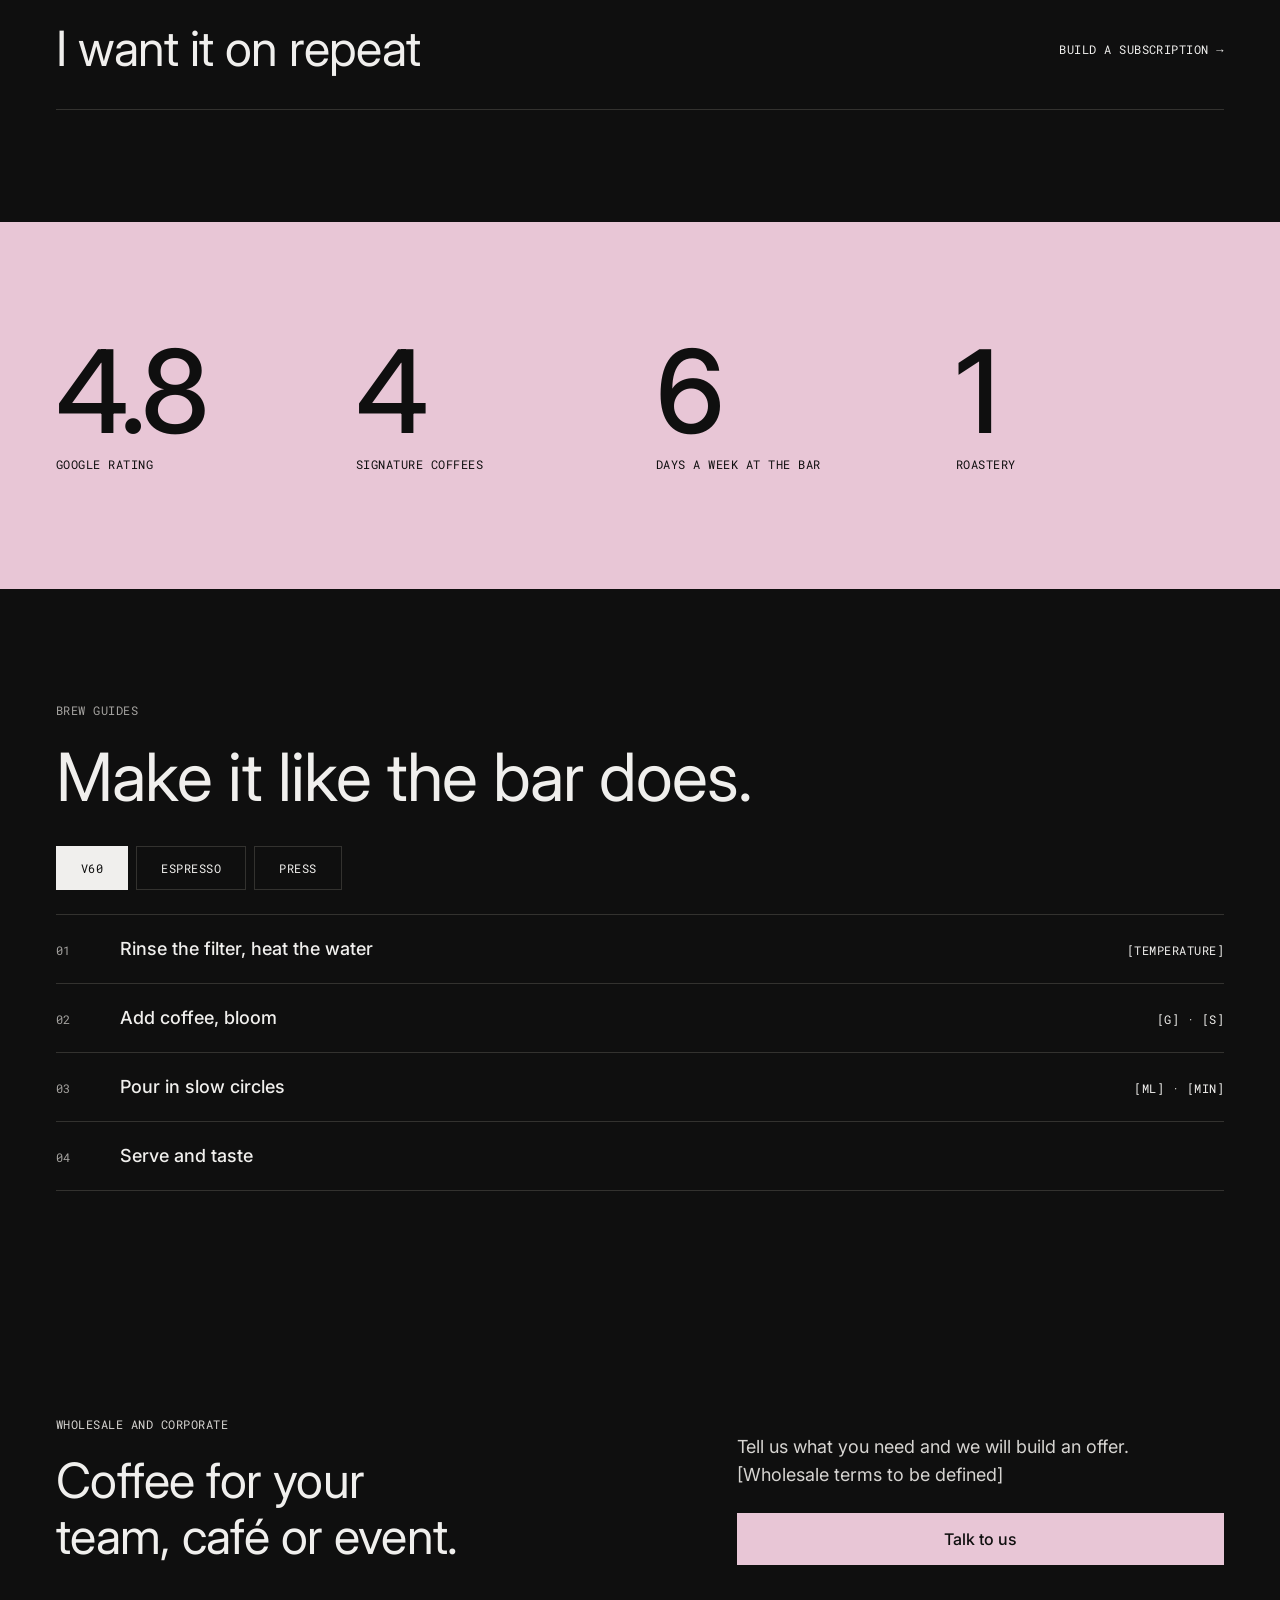
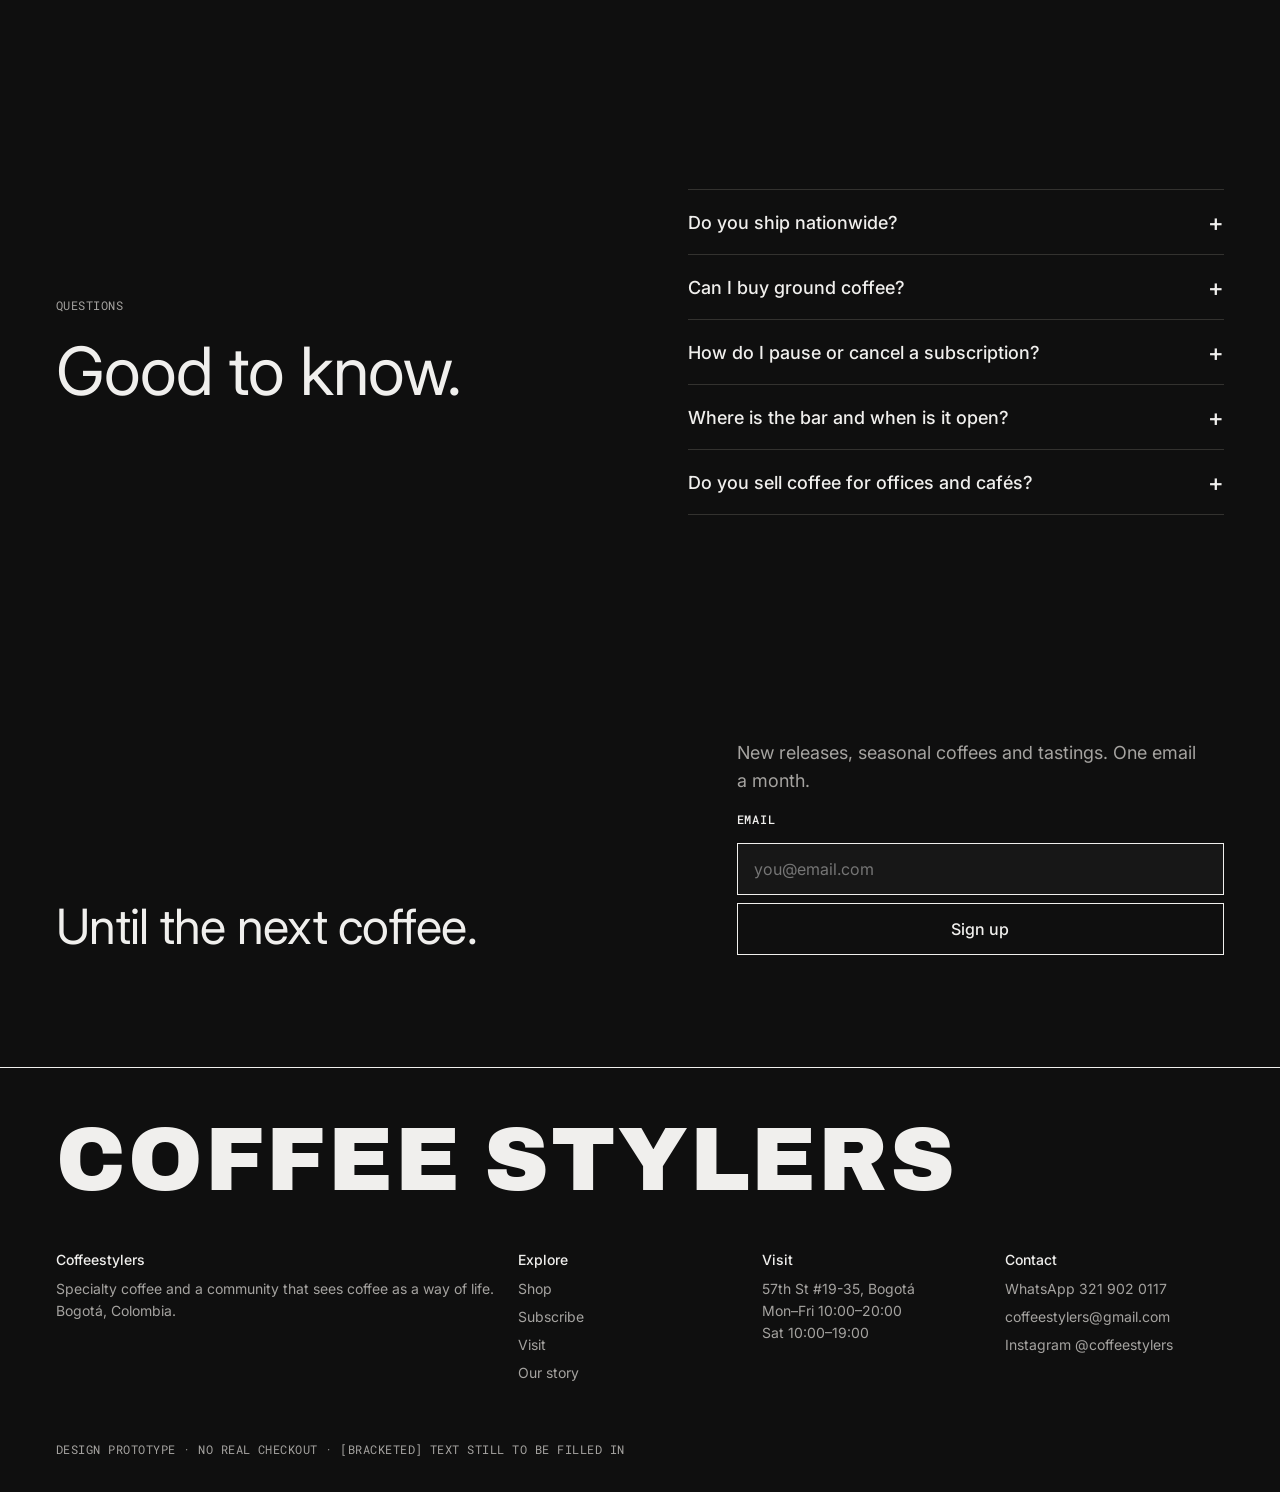
==== commit e17f242f: "Concept C (Journey): a day in four stops, ecosystem orbit, segment CTAs, brew guides, wholesale Co-A" ====
--- a/index.html
+++ b/index.html
@@ -3,14 +3,14 @@
 <head>
 <meta charset="utf-8">
 <meta name="viewport" content="width=device-width, initial-scale=1">
-<title>Coffeestylers · Concept B (prototype)</title>
+<title>Coffeestylers · Concept C (prototype)</title>
 <meta name="description" content="Responsive redesign prototype for Coffeestylers, a specialty coffee shop in Bogotá.">
 <script>document.documentElement.classList.add('js');try{var t=localStorage.getItem('cs-theme');if(t?t==='dark':matchMedia('(prefers-color-scheme: dark)').matches)document.documentElement.setAttribute('data-theme','dark')}catch(e){}</script>
 <link rel="preconnect" href="https://fonts.googleapis.com">
 <link rel="preconnect" href="https://fonts.gstatic.com" crossorigin>
 <link rel="stylesheet" href="https://fonts.googleapis.com/css2?family=Archivo+Black&family=Inter:wght@300;400;500&family=Roboto+Mono:wght@400;500&display=swap">
 <link rel="stylesheet" href="styles.css?v=1795367517">
-<link rel="stylesheet" href="concept-b.css?v=1795368521">
+<link rel="stylesheet" href="concept-c.css?v=1795368571">
 </head>
 <body>
 <div class="lines" aria-hidden="true"></div>
@@ -20,57 +20,48 @@
 <div class="acts"><div class="lang"><button class="lang-btn" type="button" aria-haspopup="listbox" aria-expanded="false" aria-label="Language"><span class="cur">EN</span><svg viewBox="0 0 24 24" aria-hidden="true"><path d="M6 9l6 6 6-6"/></svg></button><ul class="lang-menu" role="listbox" aria-label="Language" hidden><li role="presentation"><button type="button" role="option" data-l="en" lang="en" aria-selected="true">English</button></li><li role="presentation"><button type="button" role="option" data-l="es" lang="es" aria-selected="false">Español</button></li><li role="presentation"><button type="button" role="option" data-l="fr" lang="fr" aria-selected="false">Français</button></li></ul></div><button class="inv theme" type="button" role="switch" aria-checked="false" aria-label="Dark mode"><span class="trk" aria-hidden="true"><svg class="sun" viewBox="0 0 24 24"><circle cx="12" cy="12" r="4"/><path d="M12 2v2M12 20v2M2 12h2M20 12h2M5 5l1.5 1.5M17.5 17.5L19 19M5 19l1.5-1.5M17.5 6.5L19 5"/></svg><svg class="moon" viewBox="0 0 24 24"><path d="M20 14.5A8 8 0 0 1 9.5 4 8 8 0 1 0 20 14.5z"/></svg><i></i></span></button><a class="cartlink" href="#" aria-label="Cart, 0 items">Cart (0)</a><button class="ico s" aria-label="Search" type="button"><svg viewBox="0 0 24 24" aria-hidden="true"><circle cx="11" cy="11" r="7"/><path d="M20 20l-4-4"/></svg></button></div>
 </div></header>
 <main>
-<section class="bh"><div class="c">
-<p class="mono suave eyebrow rv">Coffeestylers · Bogotá</p>
-<h1 class="frase big rv" style="--d:1">What are you in the mood for?</h1>
-<div class="intents">
-<a class="intent rv" style="--d:0" href="visit.html"><span class="ph" style="background-image:url('https://dcdn-us.mitiendanube.com/stores/007/501/629/themes/rio/2-slide-1776722511349-2597002930-a1817ce833c035aaf366887a9dc242601776722512-1920-1920.webp')"></span><span class="mono">01</span><strong class="frase sm">Drink at the bar</strong><span class="sub">Open today · 57th St</span><span class="go" aria-hidden="true">→</span></a>
-<a class="intent rv" style="--d:1" href="shop.html"><span class="ph" style="background-image:url('https://dcdn-us.mitiendanube.com/stores/007/501/629/products/sin-titulo-1-de0b23dd6bac31ea5417761088496588-1024-1024.webp')"></span><span class="mono">02</span><strong class="frase sm">Brew at home</strong><span class="sub">4 coffees, ground your way</span><span class="go" aria-hidden="true">→</span></a>
-<a class="intent rv" style="--d:2" href="subscribe.html"><span class="ph" style="background-image:url('https://dcdn-us.mitiendanube.com/stores/007/501/629/products/sin-titulo-1-f8845e8910018749f917761015362830-1024-1024.webp')"></span><span class="mono">03</span><strong class="frase sm">Get it every month</strong><span class="sub">Mistery Coffee on repeat</span><span class="go" aria-hidden="true">→</span></a>
-<a class="intent rv" style="--d:3" href="#club"><span class="ph" style="background-image:url('https://dcdn-us.mitiendanube.com/stores/007/501/629/themes/rio/2-slide-1776723098379-2462844389-c85ef9081d4256c665a43cc0b9e0ed6b1776723099-1920-1920.webp')"></span><span class="mono">04</span><strong class="frase sm">Run with us</strong><span class="sub">Coffee Run Club</span><span class="go" aria-hidden="true">→</span></a>
+<section class="jh"><svg class="mono-art" viewBox="0 0 400 240" aria-hidden="true"><circle class="c1" cx="150" cy="120" r="100"/><circle class="c2" cx="250" cy="120" r="100"/></svg>
+<div class="c"><p class="mono eyebrow rv">Coffeestylers · Bogotá</p><h1 class="frase big rv" style="--d:1">Coffee, from sunrise to last call.</h1>
+<div class="btns rv" style="--d:2"><a class="btn acc" href="#day">Start your day</a><a class="btn sec" href="shop.html">Shop coffee</a></div></div></section>
+
+<section class="day" id="day" aria-label="A day with Coffeestylers"><div class="day-in"><div class="c day-top mono"><span>A day with Coffeestylers</span><span class="clock" id="clock">07:00</span></div>
+<div class="track" id="track">
+<article class="stop"><div class="sph" style="background-image:url('https://dcdn-us.mitiendanube.com/stores/007/501/629/products/sin-titulo-1-de0b23dd6bac31ea5417761088496588-1024-1024.webp')"></div><div class="stx"><p class="mono">07:00 · At home</p><h3 class="frase mid">Brew something worth waking up for.</h3><p>Roasted by us and ground for your method. The ritual starts in your kitchen.</p><a class="btn acc" href="shop.html">Shop coffee</a></div></article>
+<article class="stop"><div class="sph" style="background-image:url('https://dcdn-us.mitiendanube.com/stores/007/501/629/themes/rio/2-slide-1776722511349-2597002930-a1817ce833c035aaf366887a9dc242601776722512-1920-1920.webp')"></div><div class="stx"><p class="mono">12:00 · At the bar</p><h3 class="frase mid">Take a break at the bar.</h3><p>Espresso, filter and food on 57th St. Come alone, leave with company.</p><a class="btn acc" href="visit.html">Plan your visit</a></div></article>
+<article class="stop"><div class="sph" style="background-image:url('https://dcdn-us.mitiendanube.com/stores/007/501/629/themes/rio/2-slide-1776723098379-2462844389-c85ef9081d4256c665a43cc0b9e0ed6b1776723099-1920-1920.webp')"></div><div class="stx"><p class="mono">17:00 · Coffee Run Club</p><h3 class="frase mid">Run first, coffee after.</h3><p>Saturday runs, tastings and workshops with the people behind the brand.</p><a class="btn acc" href="visit.html">Join the club</a></div></article>
+<article class="stop"><div class="sph" style="background-image:url('https://dcdn-us.mitiendanube.com/stores/007/501/629/products/sin-titulo-1-f8845e8910018749f917761015362830-1024-1024.webp')"></div><div class="stx"><p class="mono">20:00 · Last call</p><h3 class="frase mid">Let tomorrow’s coffee arrive on its own.</h3><p>A new origin every month, ground your way. Pause or cancel any time.</p><a class="btn acc" href="subscribe.html">Build my subscription</a></div></article>
+</div><div class="c"><div class="prog"><i id="prog"></i></div></div></div></section>
+
+<section class="orbit" id="ecosystem"><div class="c split">
+<div><p class="mono eyebrow rv">The Coffeestylers ecosystem</p><h2 class="frase big rv" style="--d:1">One roastery at the centre.</h2><p class="rv" style="--d:2;max-width:44ch">Everything starts with coffee we source and roast. Four doors lead to it, pick the one that fits your day.</p>
+<ul class="elist" id="elist"><li class="ei" data-n="0"><a href="shop.html"><span class="mono suave">01</span><strong class="frase sm">Shop</strong><span>Whole bean or ground, shipped nationwide.</span><span class="tlink">Shop coffee</span></a></li><li class="ei" data-n="1"><a href="visit.html"><span class="mono suave">02</span><strong class="frase sm">Bar</strong><span>Espresso, filter and food on 57th St.</span><span class="tlink">Plan your visit</span></a></li><li class="ei" data-n="2"><a href="visit.html"><span class="mono suave">03</span><strong class="frase sm">Club</strong><span>Saturday runs, tastings and community.</span><span class="tlink">Join the club</span></a></li><li class="ei" data-n="3"><a href="subscribe.html"><span class="mono suave">04</span><strong class="frase sm">Subscription</strong><span>A new coffee every month, on its own.</span><span class="tlink">Build my subscription</span></a></li></ul></div>
+<div class="diagram rv" aria-hidden="true"><svg viewBox="0 0 400 400" id="orb"><circle class="ring" cx="200" cy="200" r="150"/><circle class="ring" cx="200" cy="200" r="70"/>
+<line x1="200" y1="130" x2="200" y2="50"/><line x1="270" y1="200" x2="350" y2="200"/><line x1="200" y1="270" x2="200" y2="350"/><line x1="130" y1="200" x2="50" y2="200"/>
+<circle class="core" cx="200" cy="200" r="46"/><text x="200" y="204" text-anchor="middle" class="t0">Roastery</text>
+<g class="node" data-n="0"><circle cx="200" cy="50" r="32"/><text x="200" y="54" text-anchor="middle">Shop</text></g>
+<g class="node" data-n="1"><circle cx="350" cy="200" r="32"/><text x="350" y="204" text-anchor="middle">Bar</text></g>
+<g class="node" data-n="2"><circle cx="200" cy="350" r="32"/><text x="200" y="354" text-anchor="middle">Club</text></g>
+<g class="node" data-n="3"><circle cx="50" cy="200" r="32"/><text x="50" y="204" text-anchor="middle">Sub</text></g></svg></div></div></section>
+
+<section class="segs"><div class="c"><p class="mono eyebrow rv">Where do you start?</p>
+<a class="seg rv" href="product.html"><span class="frase mid">I’m new to specialty coffee</span><span class="mono">Start with Blend Prohibido →</span></a>
+<a class="seg rv" href="shop.html"><span class="frase mid">I know my coffee</span><span class="mono">Explore the four origins →</span></a>
+<a class="seg rv" href="visit.html"><span class="frase mid">I’m in Bogotá</span><span class="mono">Visit the bar this week →</span></a>
+<a class="seg rv" href="subscribe.html"><span class="frase mid">I want it on repeat</span><span class="mono">Build a subscription →</span></a>
+</div></section>
+
+<section class="nums"><div class="c"><div class="ngrid">
+<div class="rv"><b data-count="4.8" data-dec="1">4.8</b><span class="mono">Google rating</span></div>
+<div class="rv" style="--d:1"><b data-count="4">4</b><span class="mono">Signature coffees</span></div>
+<div class="rv" style="--d:2"><b data-count="6">6</b><span class="mono">Days a week at the bar</span></div>
+<div class="rv" style="--d:3"><b data-count="1">1</b><span class="mono">Roastery</span></div>
 </div></div></section>
 
-<section class="flow" aria-label="From farm to cup"><div class="c"><ol class="steps4"><li>Farm</li><li>Roastery</li><li>Bar and shop</li><li>You</li></ol></div></section>
+<section class="brew" id="brew"><div class="c"><p class="mono suave eyebrow rv">Brew guides</p><h2 class="frase big rv" style="--d:1">Make it like the bar does.</h2>
+<div class="tabs" role="tablist" aria-label="Brew guides"><button role="tab" aria-selected="true" data-b="v60">V60</button><button role="tab" aria-selected="false" data-b="espresso">Espresso</button><button role="tab" aria-selected="false" data-b="press">Press</button></div>
+<div class="bpanel" id="bpanel"></div></div></section>
 
-<section class="ecos" id="ecosystem"><div class="c">
-<p class="mono suave eyebrow rv">The Coffeestylers ecosystem</p>
-<h2 class="frase big rv" style="--d:1">One brand, six ways to coffee.</h2>
-<div class="ecogrid">
-<a class="eco rv" href="shop.html"><span class="mono suave">01</span><h3 class="frase sm">Roastery</h3><p>We source and roast Colombian specialty coffee, in small batches.</p><span class="tlink">See the coffees</span></a>
-<a class="eco rv" href="visit.html"><span class="mono suave">02</span><h3 class="frase sm">The bar</h3><p>Espresso, filter and food on 57th St. Where it all started.</p><span class="tlink">Plan your visit</span></a>
-<a class="eco rv" href="shop.html"><span class="mono suave">03</span><h3 class="frase sm">Online shop</h3><p>Whole bean or ground for your method, shipped nationwide.</p><span class="tlink">Shop coffee</span></a>
-<a class="eco rv" href="subscribe.html"><span class="mono suave">04</span><h3 class="frase sm">Subscription</h3><p>A new coffee on your doorstep, every month, pause any time.</p><span class="tlink">Build my subscription</span></a>
-<a class="eco rv" href="#club"><span class="mono suave">05</span><h3 class="frase sm">Coffee Run Club</h3><p>Saturday runs, tastings and the people behind the brand.</p><span class="tlink">Join the club</span></a>
-<a class="eco rv" href="mailto:coffeestylers@gmail.com"><span class="mono suave">06</span><h3 class="frase sm">Wholesale</h3><p>Coffee for offices, cafés and events. [Wholesale terms to be defined]</p><span class="tlink">Talk to us</span></a>
-</div></div></section>
-
-<section class="guide" id="guide"><div class="c split">
-<div><p class="mono eyebrow rv">Find your coffee</p><h2 class="frase big rv" style="--d:1">Not sure which one? Three quick questions.</h2></div>
-<div class="quiz rv" style="--d:1" id="quiz">
-<div class="q on" data-q="brew"><p class="mono">1 / 3</p><h3 class="frase sm">How do you brew?</h3>
-<div class="opts"><button type="button" data-v="espresso">Espresso</button><button type="button" data-v="filter">Filter (V60)</button><button type="button" data-v="press">Press or moka</button><button type="button" data-v="none">I don’t brew yet</button></div></div>
-<div class="q" data-q="taste"><p class="mono">2 / 3</p><h3 class="frase sm">What do you like?</h3>
-<div class="opts"><button type="button" data-v="sweet">Sweet and fruity</button><button type="button" data-v="everyday">Balanced, every day</button><button type="button" data-v="surprise">Surprise me</button></div></div>
-<div class="q" data-q="freq"><p class="mono">3 / 3</p><h3 class="frase sm">How often?</h3>
-<div class="opts"><button type="button" data-v="once">Just this once</button><button type="button" data-v="monthly">Every month</button></div></div>
-<div class="q res" data-q="result"><p class="mono">Your coffee</p><div class="resbox"><span class="rph" id="rimg"></span><div><h3 class="frase sm" id="rname">Pacamara Natural</h3><p id="rwhy"></p><div class="btns"><a class="btn" id="rcta" href="shop.html">See the coffee</a><a class="btn sec" id="rsub" href="subscribe.html" hidden>Subscribe to it</a></div></div></div><button class="tlink" type="button" id="qreset">Start again</button></div>
-</div></div></section>
-
-<section class="how" id="how"><div class="c">
-<p class="mono suave eyebrow rv">How the subscription works</p>
-<div class="howgrid">
-<div class="rv"><span class="num">1</span><h3 class="frase sm">Pick your plan</h3><p>Mistery Coffee for a surprise, or House coffee for your favourite.</p></div>
-<div class="rv" style="--d:1"><span class="num">2</span><h3 class="frase sm">Tell us how you brew</h3><p>Whole bean, V60, espresso or press. We grind it for you.</p></div>
-<div class="rv" style="--d:2"><span class="num">3</span><h3 class="frase sm">Open the bag</h3><p>It arrives on its own. Pause or cancel any time.</p></div>
-</div><a class="btn" href="subscribe.html" style="max-width:320px">Build my subscription</a></div></section>
-
-<section class="club" id="club" aria-label="Coffee Run Club"><div class="par" data-par="0.1" data-zoom style="background-image:url('https://dcdn-us.mitiendanube.com/stores/007/501/629/themes/rio/2-slide-1776723098379-2462844389-c85ef9081d4256c665a43cc0b9e0ed6b1776723099-1920-1920.webp')"></div><div class="c"><p class="mono eyebrow rv">Community</p><p class="frase mid rv" style="--d:1">Coffee Run Club. Run first, coffee after.</p><div class="btns rv" style="--d:2"><a class="btn acc" href="visit.html">Join the next run</a><a class="btn sec" href="https://www.instagram.com/coffeestylers/" target="_blank" rel="noopener">Follow @coffeestylers</a></div></div></section>
-
-<section class="proof"><div class="c split"><div class="rv"><p class="big4">4.8</p><p class="mono suave">On Google · about 390 reviews</p></div>
-<div class="quotes rv" style="--d:1"><blockquote><p>[Review quote from a customer]</p><cite>[Name]</cite></blockquote><blockquote><p>[Review quote from a customer]</p><cite>[Name]</cite></blockquote></div></div></section>
-
-<section class="journal"><div class="c"><div class="head2 rv"><h2 class="frase mid">Brew guides and stories</h2><span class="mono suave">Coming soon</span></div>
-<div class="cards3"><div class="info rv"><p class="mono suave">Guide</p><h3 class="frase sm">V60 in four steps</h3><p>[Article to be written with the baristas]</p></div><div class="info rv" style="--d:1"><p class="mono suave">Learn</p><h3 class="frase sm">Natural vs washed</h3><p>[Article to be written with the baristas]</p></div><div class="info rv" style="--d:2"><p class="mono suave">Learn</p><h3 class="frase sm">How to read a coffee bag</h3><p>[Article to be written with the baristas]</p></div></div></div></section>
+<section class="whole"><div class="c duo"><div class="rv"><p class="mono eyebrow">Wholesale and corporate</p><h2 class="frase mid">Coffee for your team, café or event.</h2></div><div class="rv" style="--d:1"><p style="margin:0 0 24px">Tell us what you need and we will build an offer. [Wholesale terms to be defined]</p><a class="btn acc" href="mailto:coffeestylers@gmail.com">Talk to us</a></div></div></section>
 
 <section class="faq" id="faq" aria-label="FAQ"><div class="c split"><div><p class="mono suave eyebrow rv">Questions</p><h2 class="frase big rv" style="--d:1">Good to know.</h2></div><div class="rv" style="--d:1">
 <details><summary>Do you ship nationwide?</summary><p>Yes. Shipping time and cost: [Time · cost]. You can also pick up at the bar for free.</p></details>
@@ -79,8 +70,6 @@
 <details><summary>Where is the bar and when is it open?</summary><p>57th St #19-35, Bogotá. Monday to Friday 10:00–20:00, Saturday 10:00–19:00, closed on Sundays.</p></details>
 <details><summary>Do you sell coffee for offices and cafés?</summary><p>Yes. Write to coffeestylers@gmail.com and tell us what you need. [Wholesale terms to be defined]</p></details>
 </div></div></section>
-
-<section class="endcta"><div class="c"><h2 class="frase big rv">Ready for your first cup?</h2><div class="btns rv" style="--d:1"><a class="btn" href="shop.html">Shop coffee</a><a class="btn sec" href="visit.html">Visit the bar</a><a class="btn sec" href="subscribe.html">Subscribe</a></div></div></section>
 <section class="news"><div class="c duo"><div class="rv"><h2 class="frase mid">Until the next coffee.</h2></div><div class="rv" style="--d:1"><p class="suave" style="margin:0 0 16px">New releases, seasonal coffees and tastings. One email a month.</p><form class="form" onsubmit="return false"><label for="mail">Email</label><input id="mail" type="email" placeholder="you@email.com" autocomplete="email"><button class="btn sec" type="submit">Sign up</button></form></div></div></section>
 </main>
 <footer class="pie"><div class="c">
@@ -96,6 +85,6 @@
 <nav class="nav" aria-label="Main"><div class="c"><a href="shop.html"><svg viewBox="0 0 24 24" aria-hidden="true"><path d="M5 8h12v6a5 5 0 0 1-5 5h-2a5 5 0 0 1-5-5z"/><path d="M17 10h1.5a2.5 2.5 0 0 1 0 5H17"/></svg>Shop</a><a href="subscribe.html"><svg viewBox="0 0 24 24" aria-hidden="true"><path d="M4 12a8 8 0 0 1 14-5.3M20 12a8 8 0 0 1-14 5.3"/><path d="M18 3v4h-4M6 21v-4h4"/></svg>Subscribe</a><a href="visit.html"><svg viewBox="0 0 24 24" aria-hidden="true"><path d="M12 21s-7-6.2-7-11a7 7 0 0 1 14 0c0 4.8-7 11-7 11z"/><circle cx="12" cy="10" r="2.5"/></svg>Visit</a><a href="#" aria-label="Cart, 0 items"><svg viewBox="0 0 24 24" aria-hidden="true"><path d="M6 7h12l-1 13H7z"/><path d="M9 7a3 3 0 0 1 6 0"/></svg>Cart</a></div></nav>
 <script src="i18n.js?v=1795367517"></script>
 <script src="app.js?v=1795367517"></script>
-<script src="concept.js?v=1795368521"></script>
+<script src="concept.js?v=1795368571"></script>
 </body>
 </html>
--- a/concept-c.css
+++ b/concept-c.css
@@ -0,0 +1,67 @@
+/* Concept C: Journey. Dark and immersive, a day told in four stops, ecosystem as concentric circles. */
+.jh{position:relative;overflow:hidden;min-height:calc(100svh - var(--hdr));display:flex;align-items:flex-end;padding:64px 0 48px}
+.jh .big{max-width:14ch;margin:0 0 32px}
+.mono-art{position:absolute;right:-4%;top:10%;width:min(90vw,900px);opacity:.9}
+.mono-art circle{fill:none;stroke:var(--rosa);stroke-width:1.2;stroke-dasharray:640;stroke-dashoffset:640;animation:draw 2.4s var(--m-ease) .2s forwards}
+.mono-art .c2{animation-delay:.6s}
+@keyframes draw{to{stroke-dashoffset:0}}
+.jh .c{position:relative;z-index:1}
+.jh .btns{max-width:460px}
+.day{position:relative;height:420vh;padding:0;background:var(--ink0);color:var(--paper0)}
+.day-in{position:sticky;top:0;height:100svh;display:flex;flex-direction:column;justify-content:center;gap:24px;overflow:hidden;padding:calc(var(--hdr) + 8px) 0 88px}
+.day-top{display:flex;justify-content:space-between;color:var(--rosa)}
+.clock{font-size:20px}
+.track{display:flex;width:400vw;flex:1;min-height:0;will-change:transform}
+.stop{width:100vw;flex:none;padding:0 var(--g);display:grid;gap:16px;align-content:center;grid-template-rows:minmax(0,1fr) auto}
+.sph{background:#3B3532 center/cover;min-height:0}
+.stx{display:grid;gap:12px;max-width:560px}
+.stx .mono{color:var(--rosa);margin:0}.stx .mid{margin:0}.stx p:not(.mono){margin:0;color:#D6D4D1}
+.stx .btn{width:auto;justify-self:start;padding:0 32px}
+@media(min-width:900px){.stop{grid-template-columns:7fr 5fr;gap:64px;padding:0 var(--g);grid-template-rows:none;align-items:stretch}.stx{align-content:end}}
+.prog{height:1px;background:#3B3532;position:relative}.prog i{position:absolute;left:0;top:-1px;height:3px;width:0;background:var(--rosa)}
+.orbit .split,.faq .split{display:grid;gap:48px}
+@media(min-width:900px){.orbit .split,.faq .split{grid-template-columns:6fr 6fr;gap:96px;align-items:center}}
+.orbit .big{max-width:12ch;margin-bottom:24px}
+.elist{list-style:none;margin:32px 0 0;padding:0}
+.ei a{display:grid;grid-template-columns:48px 1fr;gap:4px 16px;padding:24px 0;border-top:1px solid var(--linea);text-decoration:none}
+.ei:last-child a{border-bottom:1px solid var(--linea)}
+.ei .mono{grid-row:span 3}.ei span:not(.mono):not(.tlink){color:var(--suave)}
+.ei.on a,.ei a:hover{background:var(--rosa);color:var(--ink0);padding-left:16px;padding-right:16px}
+.ei.on span:not(.mono),.ei a:hover span:not(.mono){color:#3B3532}
+.diagram svg{width:100%;height:auto;max-width:520px;margin:0 auto;display:block;overflow:visible}
+.diagram line,.diagram .ring{stroke:var(--linea);fill:none;stroke-width:1}
+.diagram .core{fill:var(--rosa);stroke:none}
+.diagram text{font:12px var(--mono);fill:var(--tinta);text-transform:uppercase;letter-spacing:.04em}
+.diagram .t0{fill:#0F0F0F}
+.diagram .node circle{fill:var(--papel);stroke:var(--tinta);stroke-width:1.5;transition:fill var(--m-base) var(--m-ease),transform var(--m-base) var(--m-ease);transform-box:fill-box;transform-origin:center}
+.diagram .node.on circle{fill:var(--rosa);transform:scale(1.18)}
+.diagram .node.on text{fill:#0F0F0F}
+.segs .c{border-top:1px solid var(--tinta)}
+.seg{display:flex;flex-direction:column;gap:8px;padding:32px 0;border-bottom:1px solid var(--linea);text-decoration:none;transition:padding var(--m-base) var(--m-ease),background var(--m-base) var(--m-ease)}
+@media(min-width:900px){.seg{flex-direction:row;align-items:center;justify-content:space-between}}
+.seg:hover{background:var(--rosa);color:var(--ink0);padding-left:24px;padding-right:24px}
+.seg .mono{white-space:nowrap}
+.nums{background:var(--rosa);color:var(--ink0)}
+.ngrid{display:grid;grid-template-columns:repeat(2,1fr);gap:32px}
+@media(min-width:900px){.ngrid{grid-template-columns:repeat(4,1fr)}}
+.ngrid b{display:block;font:500 clamp(56px,9vw,128px)/1 var(--sans);letter-spacing:-.04em}
+.tabs{display:flex;gap:8px;margin:32px 0 24px;flex-wrap:wrap}
+.tabs button{min-height:44px;padding:0 24px;border:1px solid var(--linea);background:transparent;color:var(--tinta);font:var(--t-meta) var(--mono);letter-spacing:.04em;text-transform:uppercase;cursor:pointer}
+.tabs button[aria-selected=true]{background:var(--tinta);color:var(--papel);border-color:var(--tinta)}
+.bpanel{display:grid;gap:0}
+.bpanel .row{display:grid;grid-template-columns:48px 1fr auto;gap:16px;padding:20px 0;border-top:1px solid var(--linea);align-items:baseline}
+.bpanel .row:last-child{border-bottom:1px solid var(--linea)}
+.bpanel .row b{font-weight:500}
+.whole{background:var(--ink0);color:var(--paper0)}
+.whole p{color:#D6D4D1}
+details{border-top:1px solid var(--linea)}details:last-child{border-bottom:1px solid var(--linea)}
+summary{min-height:64px;display:flex;align-items:center;justify-content:space-between;gap:16px;cursor:pointer;font:500 18px var(--sans);list-style:none}
+summary::-webkit-details-marker{display:none}
+summary::after{content:"+";font-size:24px;transition:transform var(--m-base) var(--m-ease)}
+details[open] summary::after{transform:rotate(45deg)}
+details p{margin:0 0 24px;color:var(--suave);max-width:60ch}
+@media(max-width:899px),(prefers-reduced-motion:reduce){
+  .day{height:auto;padding:64px 0}.day-in{position:static;height:auto;display:block;padding:0;overflow:visible}
+  .track{display:block;width:auto}.stop{width:auto;padding:0 var(--g);margin-bottom:48px;display:grid}.sph{min-height:260px}
+  .prog,.clock{display:none}
+}
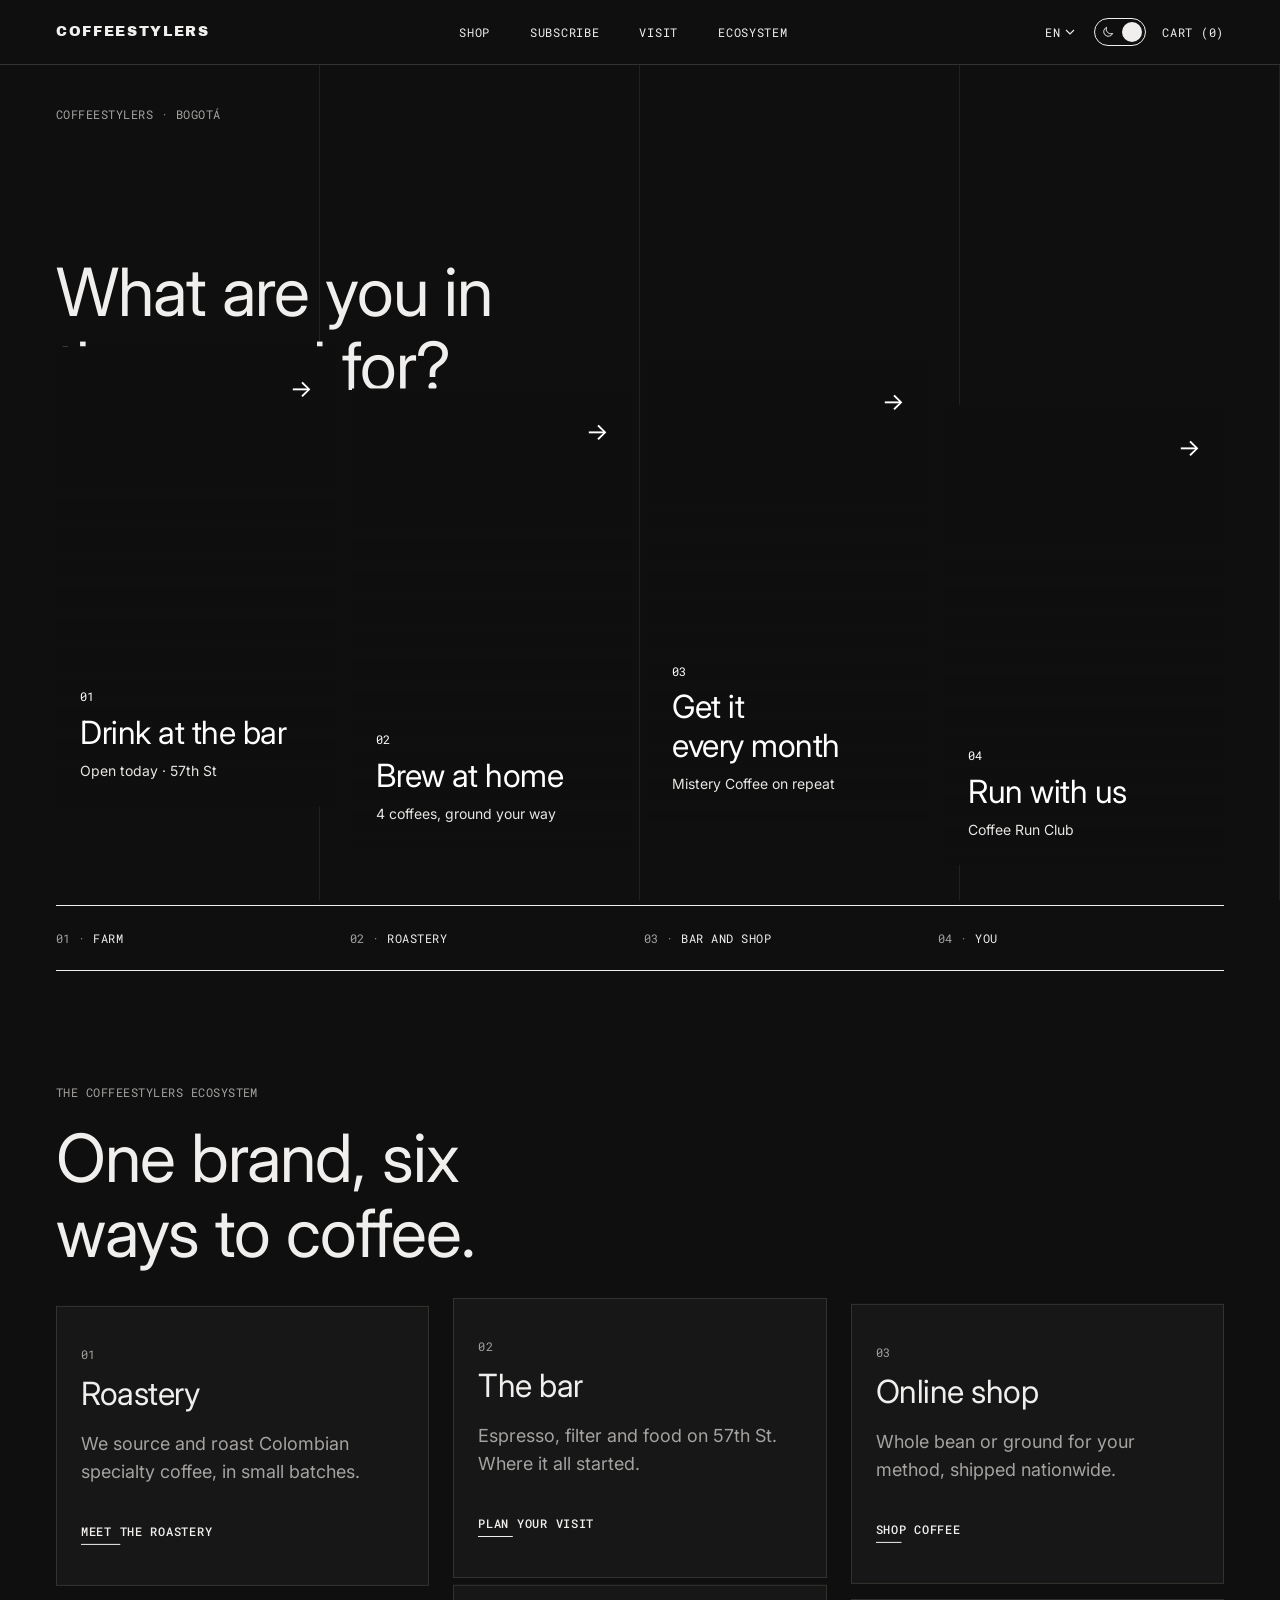
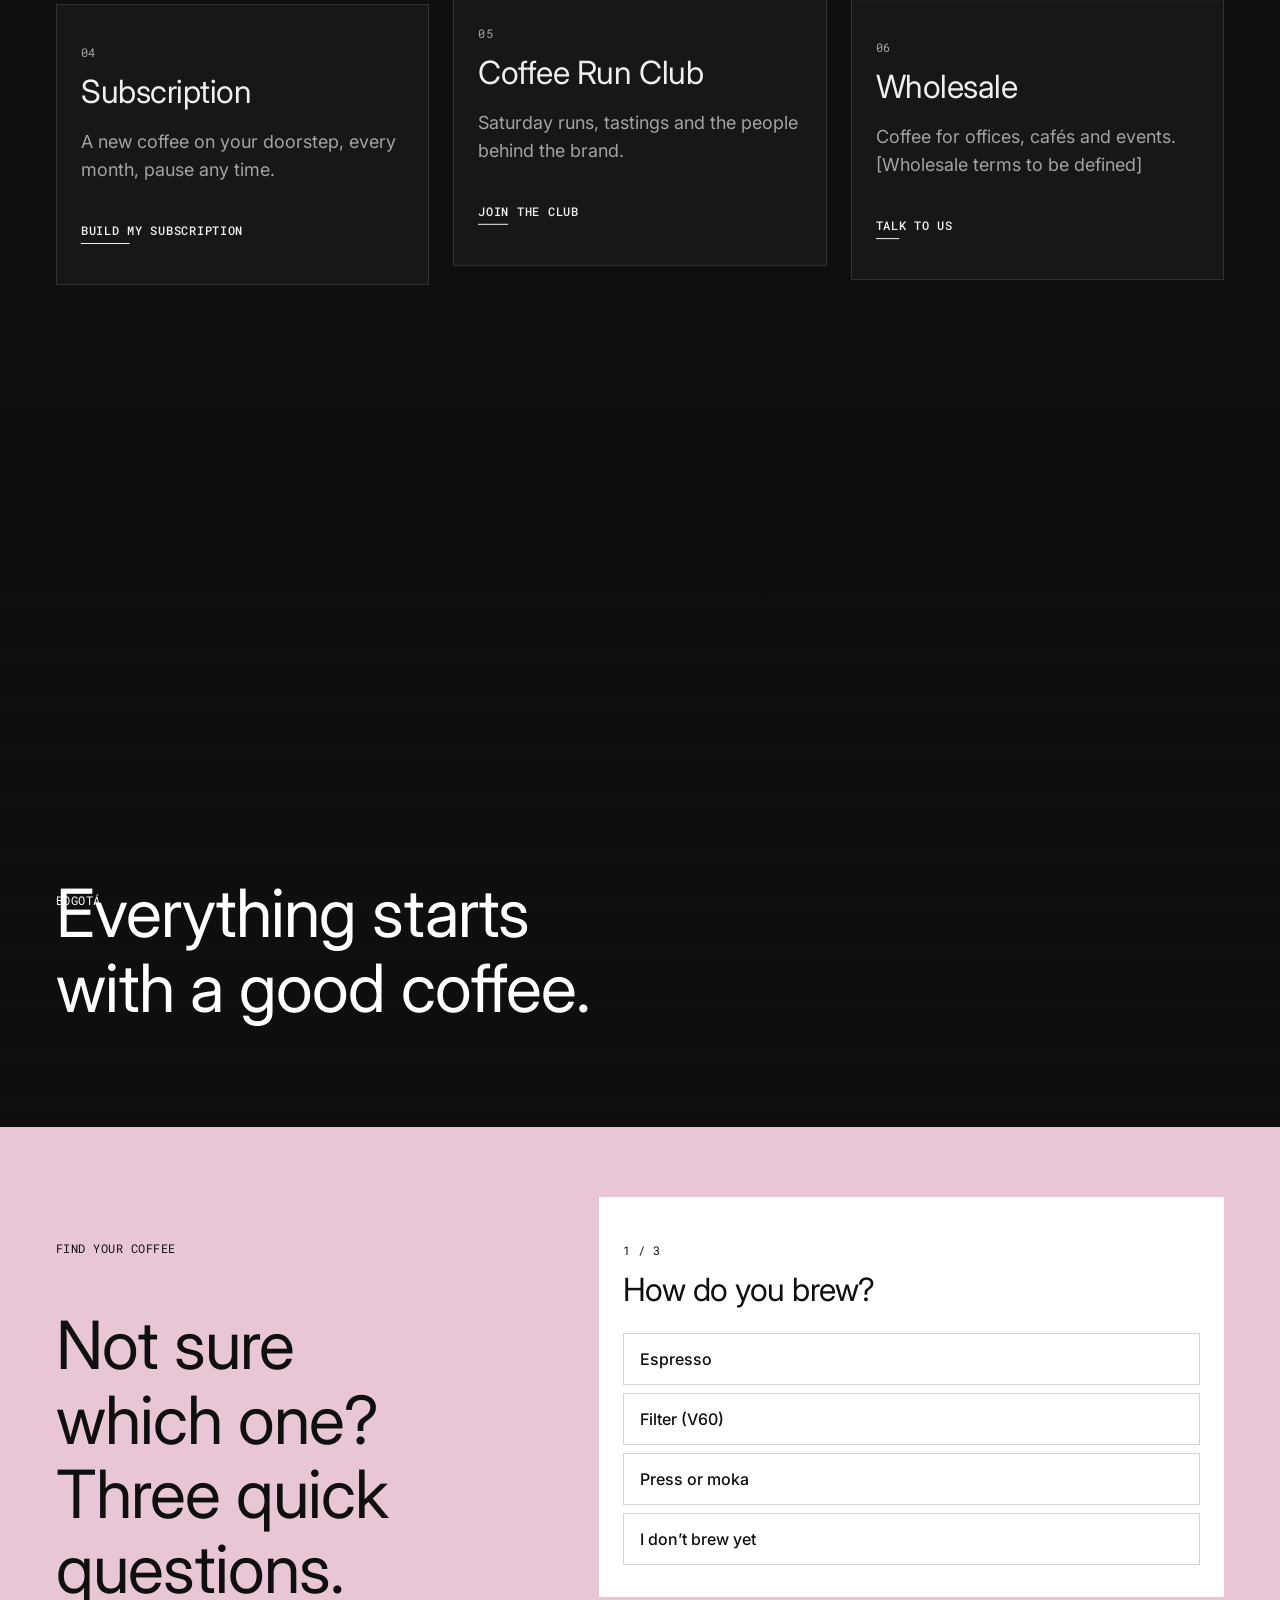
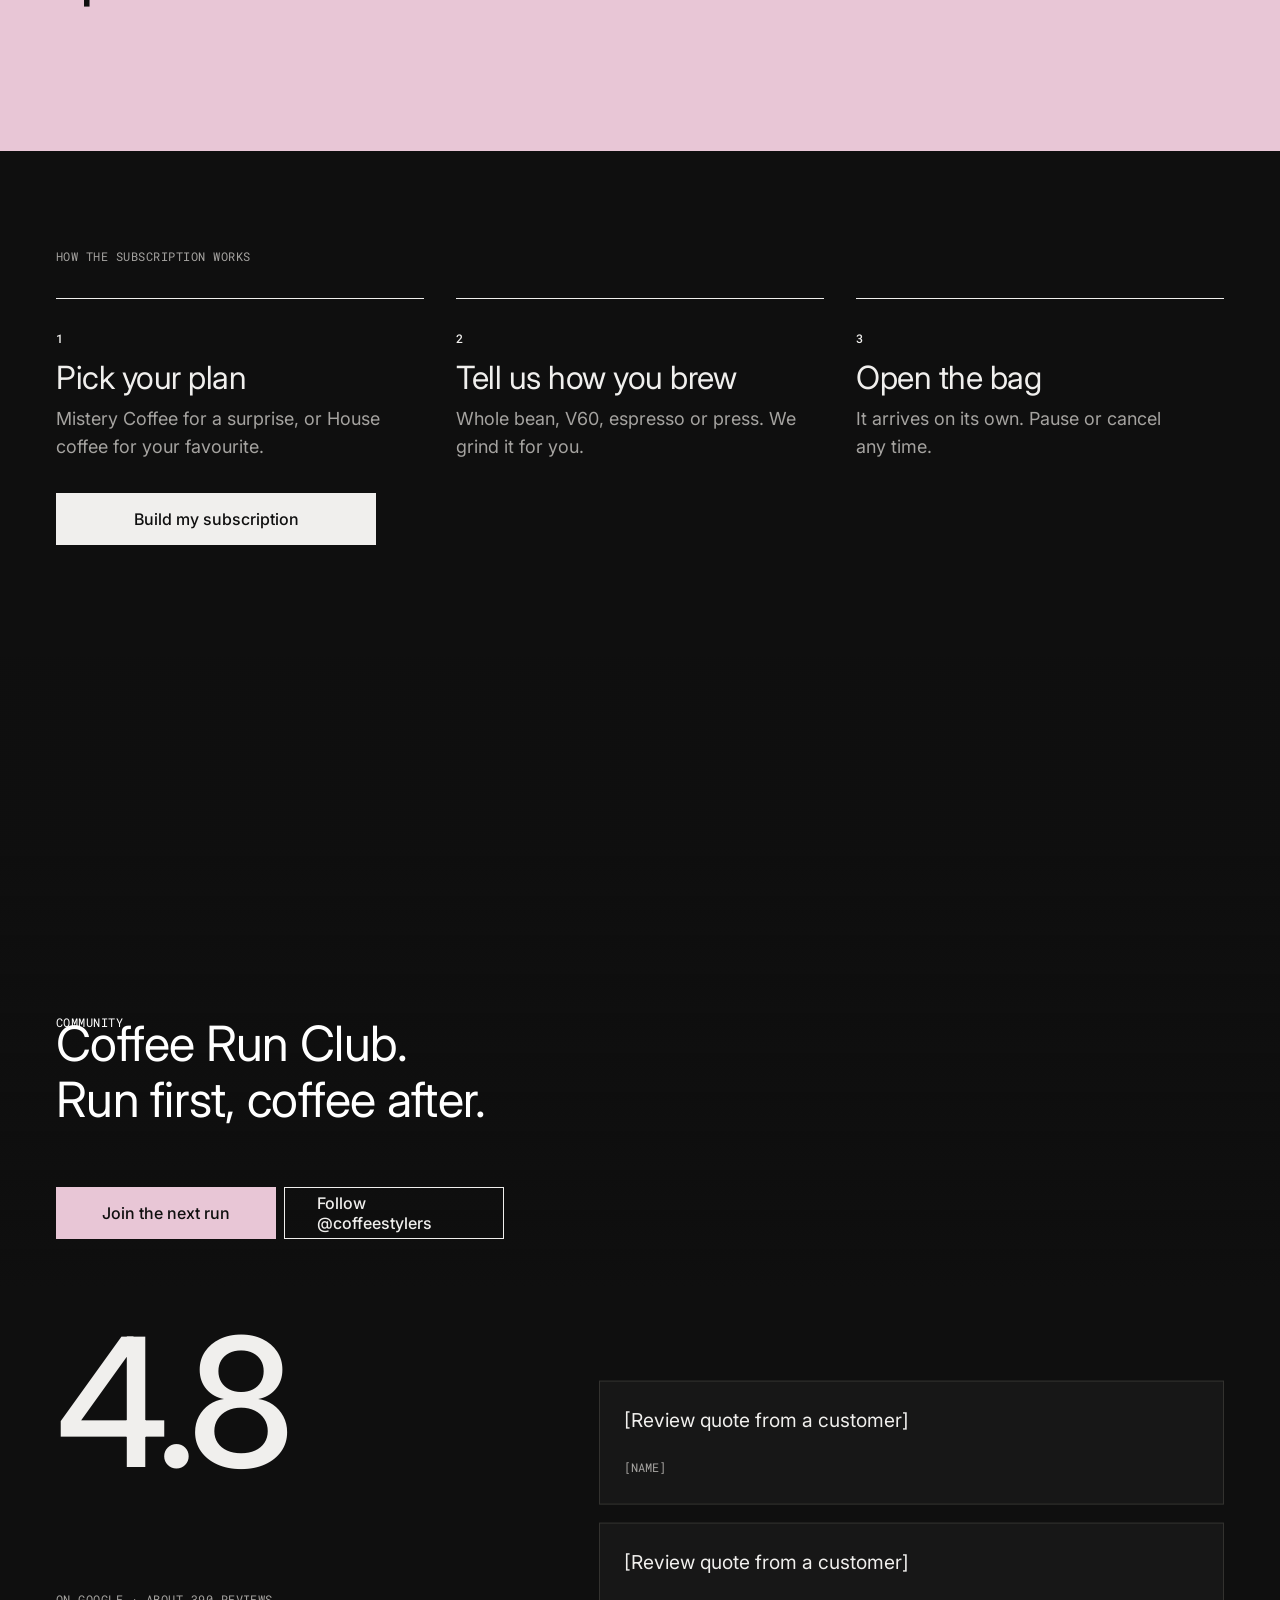
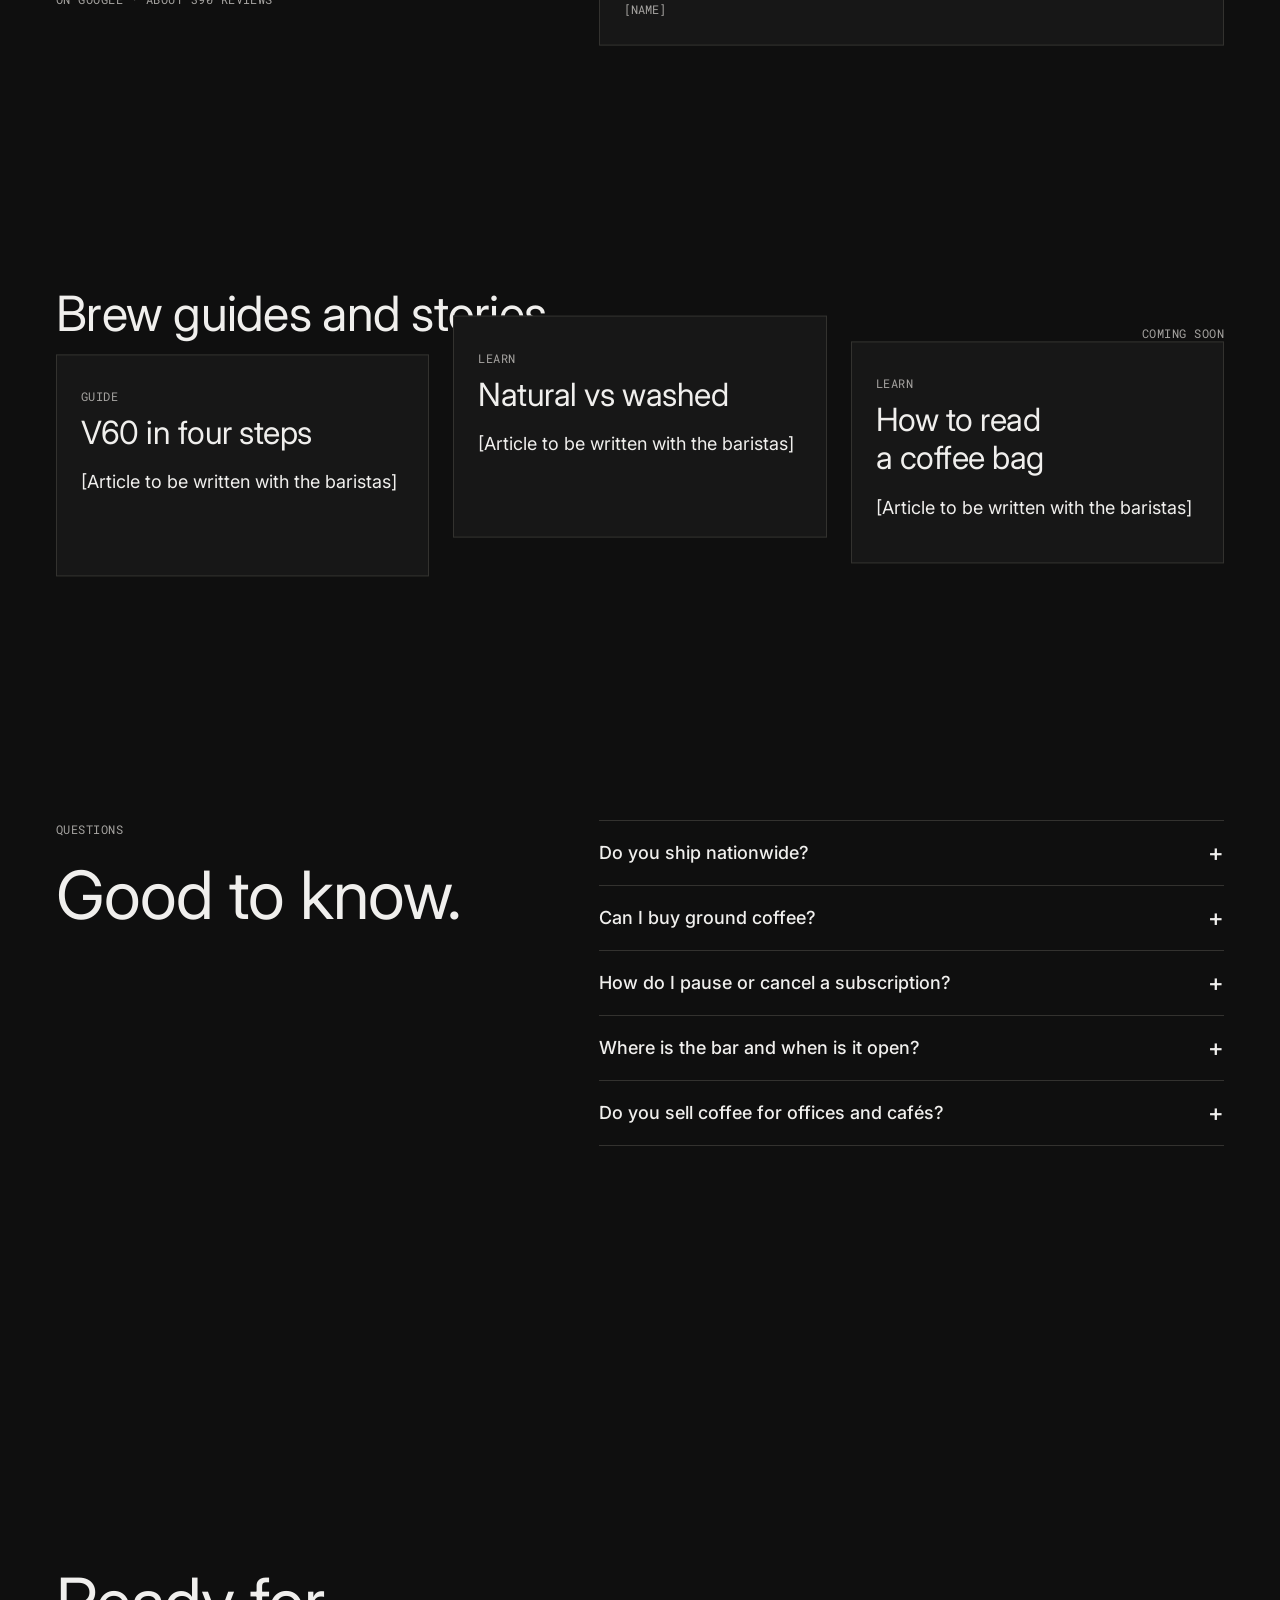
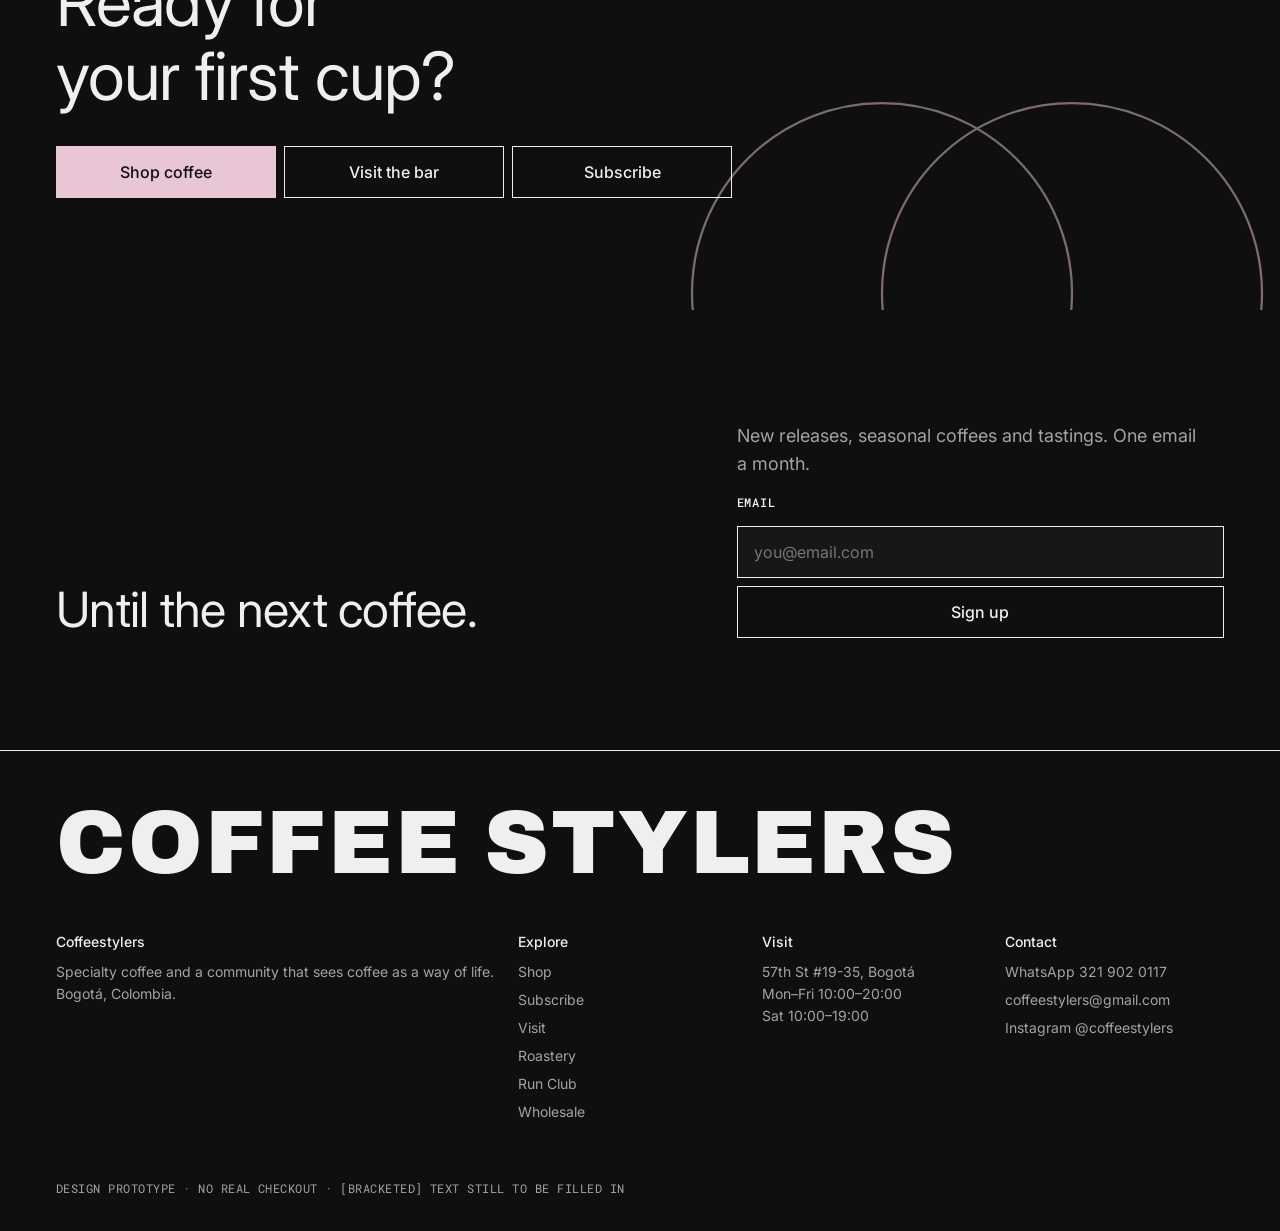
==== commit d0a4d822: "Concept B: Run Club, Roastery and Wholesale pages; parallax layers across all sections Co-Authored-B" ====
--- a/index.html
+++ b/index.html
@@ -3,14 +3,14 @@
 <head>
 <meta charset="utf-8">
 <meta name="viewport" content="width=device-width, initial-scale=1">
-<title>Coffeestylers · Concept C (prototype)</title>
+<title>Coffeestylers · Concept B (prototype)</title>
 <meta name="description" content="Responsive redesign prototype for Coffeestylers, a specialty coffee shop in Bogotá.">
 <script>document.documentElement.classList.add('js');try{var t=localStorage.getItem('cs-theme');if(t?t==='dark':matchMedia('(prefers-color-scheme: dark)').matches)document.documentElement.setAttribute('data-theme','dark')}catch(e){}</script>
 <link rel="preconnect" href="https://fonts.googleapis.com">
 <link rel="preconnect" href="https://fonts.gstatic.com" crossorigin>
 <link rel="stylesheet" href="https://fonts.googleapis.com/css2?family=Archivo+Black&family=Inter:wght@300;400;500&family=Roboto+Mono:wght@400;500&display=swap">
 <link rel="stylesheet" href="styles.css?v=1795367517">
-<link rel="stylesheet" href="concept-c.css?v=1795368571">
+<link rel="stylesheet" href="concept-b.css?v=1795368521">
 </head>
 <body>
 <div class="lines" aria-hidden="true"></div>
@@ -20,48 +20,58 @@
 <div class="acts"><div class="lang"><button class="lang-btn" type="button" aria-haspopup="listbox" aria-expanded="false" aria-label="Language"><span class="cur">EN</span><svg viewBox="0 0 24 24" aria-hidden="true"><path d="M6 9l6 6 6-6"/></svg></button><ul class="lang-menu" role="listbox" aria-label="Language" hidden><li role="presentation"><button type="button" role="option" data-l="en" lang="en" aria-selected="true">English</button></li><li role="presentation"><button type="button" role="option" data-l="es" lang="es" aria-selected="false">Español</button></li><li role="presentation"><button type="button" role="option" data-l="fr" lang="fr" aria-selected="false">Français</button></li></ul></div><button class="inv theme" type="button" role="switch" aria-checked="false" aria-label="Dark mode"><span class="trk" aria-hidden="true"><svg class="sun" viewBox="0 0 24 24"><circle cx="12" cy="12" r="4"/><path d="M12 2v2M12 20v2M2 12h2M20 12h2M5 5l1.5 1.5M17.5 17.5L19 19M5 19l1.5-1.5M17.5 6.5L19 5"/></svg><svg class="moon" viewBox="0 0 24 24"><path d="M20 14.5A8 8 0 0 1 9.5 4 8 8 0 1 0 20 14.5z"/></svg><i></i></span></button><a class="cartlink" href="#" aria-label="Cart, 0 items">Cart (0)</a><button class="ico s" aria-label="Search" type="button"><svg viewBox="0 0 24 24" aria-hidden="true"><circle cx="11" cy="11" r="7"/><path d="M20 20l-4-4"/></svg></button></div>
 </div></header>
 <main>
-<section class="jh"><svg class="mono-art" viewBox="0 0 400 240" aria-hidden="true"><circle class="c1" cx="150" cy="120" r="100"/><circle class="c2" cx="250" cy="120" r="100"/></svg>
-<div class="c"><p class="mono eyebrow rv">Coffeestylers · Bogotá</p><h1 class="frase big rv" style="--d:1">Coffee, from sunrise to last call.</h1>
-<div class="btns rv" style="--d:2"><a class="btn acc" href="#day">Start your day</a><a class="btn sec" href="shop.html">Shop coffee</a></div></div></section>
-
-<section class="day" id="day" aria-label="A day with Coffeestylers"><div class="day-in"><div class="c day-top mono"><span>A day with Coffeestylers</span><span class="clock" id="clock">07:00</span></div>
-<div class="track" id="track">
-<article class="stop"><div class="sph" style="background-image:url('https://dcdn-us.mitiendanube.com/stores/007/501/629/products/sin-titulo-1-de0b23dd6bac31ea5417761088496588-1024-1024.webp')"></div><div class="stx"><p class="mono">07:00 · At home</p><h3 class="frase mid">Brew something worth waking up for.</h3><p>Roasted by us and ground for your method. The ritual starts in your kitchen.</p><a class="btn acc" href="shop.html">Shop coffee</a></div></article>
-<article class="stop"><div class="sph" style="background-image:url('https://dcdn-us.mitiendanube.com/stores/007/501/629/themes/rio/2-slide-1776722511349-2597002930-a1817ce833c035aaf366887a9dc242601776722512-1920-1920.webp')"></div><div class="stx"><p class="mono">12:00 · At the bar</p><h3 class="frase mid">Take a break at the bar.</h3><p>Espresso, filter and food on 57th St. Come alone, leave with company.</p><a class="btn acc" href="visit.html">Plan your visit</a></div></article>
-<article class="stop"><div class="sph" style="background-image:url('https://dcdn-us.mitiendanube.com/stores/007/501/629/themes/rio/2-slide-1776723098379-2462844389-c85ef9081d4256c665a43cc0b9e0ed6b1776723099-1920-1920.webp')"></div><div class="stx"><p class="mono">17:00 · Coffee Run Club</p><h3 class="frase mid">Run first, coffee after.</h3><p>Saturday runs, tastings and workshops with the people behind the brand.</p><a class="btn acc" href="visit.html">Join the club</a></div></article>
-<article class="stop"><div class="sph" style="background-image:url('https://dcdn-us.mitiendanube.com/stores/007/501/629/products/sin-titulo-1-f8845e8910018749f917761015362830-1024-1024.webp')"></div><div class="stx"><p class="mono">20:00 · Last call</p><h3 class="frase mid">Let tomorrow’s coffee arrive on its own.</h3><p>A new origin every month, ground your way. Pause or cancel any time.</p><a class="btn acc" href="subscribe.html">Build my subscription</a></div></article>
-</div><div class="c"><div class="prog"><i id="prog"></i></div></div></div></section>
-
-<section class="orbit" id="ecosystem"><div class="c split">
-<div><p class="mono eyebrow rv">The Coffeestylers ecosystem</p><h2 class="frase big rv" style="--d:1">One roastery at the centre.</h2><p class="rv" style="--d:2;max-width:44ch">Everything starts with coffee we source and roast. Four doors lead to it, pick the one that fits your day.</p>
-<ul class="elist" id="elist"><li class="ei" data-n="0"><a href="shop.html"><span class="mono suave">01</span><strong class="frase sm">Shop</strong><span>Whole bean or ground, shipped nationwide.</span><span class="tlink">Shop coffee</span></a></li><li class="ei" data-n="1"><a href="visit.html"><span class="mono suave">02</span><strong class="frase sm">Bar</strong><span>Espresso, filter and food on 57th St.</span><span class="tlink">Plan your visit</span></a></li><li class="ei" data-n="2"><a href="visit.html"><span class="mono suave">03</span><strong class="frase sm">Club</strong><span>Saturday runs, tastings and community.</span><span class="tlink">Join the club</span></a></li><li class="ei" data-n="3"><a href="subscribe.html"><span class="mono suave">04</span><strong class="frase sm">Subscription</strong><span>A new coffee every month, on its own.</span><span class="tlink">Build my subscription</span></a></li></ul></div>
-<div class="diagram rv" aria-hidden="true"><svg viewBox="0 0 400 400" id="orb"><circle class="ring" cx="200" cy="200" r="150"/><circle class="ring" cx="200" cy="200" r="70"/>
-<line x1="200" y1="130" x2="200" y2="50"/><line x1="270" y1="200" x2="350" y2="200"/><line x1="200" y1="270" x2="200" y2="350"/><line x1="130" y1="200" x2="50" y2="200"/>
-<circle class="core" cx="200" cy="200" r="46"/><text x="200" y="204" text-anchor="middle" class="t0">Roastery</text>
-<g class="node" data-n="0"><circle cx="200" cy="50" r="32"/><text x="200" y="54" text-anchor="middle">Shop</text></g>
-<g class="node" data-n="1"><circle cx="350" cy="200" r="32"/><text x="350" y="204" text-anchor="middle">Bar</text></g>
-<g class="node" data-n="2"><circle cx="200" cy="350" r="32"/><text x="200" y="354" text-anchor="middle">Club</text></g>
-<g class="node" data-n="3"><circle cx="50" cy="200" r="32"/><text x="50" y="204" text-anchor="middle">Sub</text></g></svg></div></div></section>
-
-<section class="segs"><div class="c"><p class="mono eyebrow rv">Where do you start?</p>
-<a class="seg rv" href="product.html"><span class="frase mid">I’m new to specialty coffee</span><span class="mono">Start with Blend Prohibido →</span></a>
-<a class="seg rv" href="shop.html"><span class="frase mid">I know my coffee</span><span class="mono">Explore the four origins →</span></a>
-<a class="seg rv" href="visit.html"><span class="frase mid">I’m in Bogotá</span><span class="mono">Visit the bar this week →</span></a>
-<a class="seg rv" href="subscribe.html"><span class="frase mid">I want it on repeat</span><span class="mono">Build a subscription →</span></a>
-</div></section>
-
-<section class="nums"><div class="c"><div class="ngrid">
-<div class="rv"><b data-count="4.8" data-dec="1">4.8</b><span class="mono">Google rating</span></div>
-<div class="rv" style="--d:1"><b data-count="4">4</b><span class="mono">Signature coffees</span></div>
-<div class="rv" style="--d:2"><b data-count="6">6</b><span class="mono">Days a week at the bar</span></div>
-<div class="rv" style="--d:3"><b data-count="1">1</b><span class="mono">Roastery</span></div>
+<section class="bh"><div class="c">
+<p class="mono suave eyebrow rv">Coffeestylers · Bogotá</p>
+<h1 class="frase big rv" data-sy="-0.14" style="--d:1">What are you in the mood for?</h1>
+<div class="intents">
+<a class="intent rv" data-lift="0.02" style="--d:0" href="visit.html"><span class="ph" data-par="0.1" style="background-image:url('https://dcdn-us.mitiendanube.com/stores/007/501/629/themes/rio/2-slide-1776722511349-2597002930-a1817ce833c035aaf366887a9dc242601776722512-1920-1920.webp')"></span><span class="mono">01</span><strong class="frase sm">Drink at the bar</strong><span class="sub">Open today · 57th St</span><span class="go" aria-hidden="true">→</span></a>
+<a class="intent rv" data-lift="0.09" style="--d:1" href="shop.html"><span class="ph" data-par="0.1" style="background-image:url('https://dcdn-us.mitiendanube.com/stores/007/501/629/products/sin-titulo-1-de0b23dd6bac31ea5417761088496588-1024-1024.webp')"></span><span class="mono">02</span><strong class="frase sm">Brew at home</strong><span class="sub">4 coffees, ground your way</span><span class="go" aria-hidden="true">→</span></a>
+<a class="intent rv" data-lift="0.04" style="--d:2" href="subscribe.html"><span class="ph" data-par="0.1" style="background-image:url('https://dcdn-us.mitiendanube.com/stores/007/501/629/products/sin-titulo-1-f8845e8910018749f917761015362830-1024-1024.webp')"></span><span class="mono">03</span><strong class="frase sm">Get it every month</strong><span class="sub">Mistery Coffee on repeat</span><span class="go" aria-hidden="true">→</span></a>
+<a class="intent rv" data-lift="0.12" style="--d:3" href="club.html"><span class="ph" data-par="0.1" style="background-image:url('https://dcdn-us.mitiendanube.com/stores/007/501/629/themes/rio/2-slide-1776723098379-2462844389-c85ef9081d4256c665a43cc0b9e0ed6b1776723099-1920-1920.webp')"></span><span class="mono">04</span><strong class="frase sm">Run with us</strong><span class="sub">Coffee Run Club</span><span class="go" aria-hidden="true">→</span></a>
 </div></div></section>
 
-<section class="brew" id="brew"><div class="c"><p class="mono suave eyebrow rv">Brew guides</p><h2 class="frase big rv" style="--d:1">Make it like the bar does.</h2>
-<div class="tabs" role="tablist" aria-label="Brew guides"><button role="tab" aria-selected="true" data-b="v60">V60</button><button role="tab" aria-selected="false" data-b="espresso">Espresso</button><button role="tab" aria-selected="false" data-b="press">Press</button></div>
-<div class="bpanel" id="bpanel"></div></div></section>
+<section class="flow" aria-label="From farm to cup"><div class="c"><ol class="steps4"><li>Farm</li><li>Roastery</li><li>Bar and shop</li><li>You</li></ol></div></section>
 
-<section class="whole"><div class="c duo"><div class="rv"><p class="mono eyebrow">Wholesale and corporate</p><h2 class="frase mid">Coffee for your team, café or event.</h2></div><div class="rv" style="--d:1"><p style="margin:0 0 24px">Tell us what you need and we will build an offer. [Wholesale terms to be defined]</p><a class="btn acc" href="mailto:coffeestylers@gmail.com">Talk to us</a></div></div></section>
+<section class="ecos" id="ecosystem"><div class="c">
+<p class="mono suave eyebrow rv">The Coffeestylers ecosystem</p>
+<h2 class="frase big rv" style="--d:1">One brand, six ways to coffee.</h2>
+<div class="ecogrid">
+<a class="eco rv" data-lift="0.02" href="roastery.html"><span class="mono suave">01</span><h3 class="frase sm">Roastery</h3><p>We source and roast Colombian specialty coffee, in small batches.</p><span class="tlink">Meet the roastery</span></a>
+<a class="eco rv" data-lift="0.06" href="visit.html"><span class="mono suave">02</span><h3 class="frase sm">The bar</h3><p>Espresso, filter and food on 57th St. Where it all started.</p><span class="tlink">Plan your visit</span></a>
+<a class="eco rv" data-lift="0.03" href="shop.html"><span class="mono suave">03</span><h3 class="frase sm">Online shop</h3><p>Whole bean or ground for your method, shipped nationwide.</p><span class="tlink">Shop coffee</span></a>
+<a class="eco rv" data-lift="0.02" href="subscribe.html"><span class="mono suave">04</span><h3 class="frase sm">Subscription</h3><p>A new coffee on your doorstep, every month, pause any time.</p><span class="tlink">Build my subscription</span></a>
+<a class="eco rv" data-lift="0.06" href="club.html"><span class="mono suave">05</span><h3 class="frase sm">Coffee Run Club</h3><p>Saturday runs, tastings and the people behind the brand.</p><span class="tlink">Join the club</span></a>
+<a class="eco rv" data-lift="0.03" href="wholesale.html"><span class="mono suave">06</span><h3 class="frase sm">Wholesale</h3><p>Coffee for offices, cafés and events. [Wholesale terms to be defined]</p><span class="tlink">Talk to us</span></a>
+</div></div></section>
+
+<section class="bandB" aria-label="Coffeestylers"><div class="par" data-par="0.16" data-zoom style="background-image:url('https://dcdn-us.mitiendanube.com/stores/007/501/629/themes/rio/2-slide-1776722511349-2597002930-a1817ce833c035aaf366887a9dc242601776722512-1920-1920.webp')"></div><div class="ghostrow" aria-hidden="true"><span data-px="0.45">ROASTERY · BAR · SHOP · CLUB · WHOLESALE ·</span></div><div class="c"><p class="mono eyebrow rv">Bogotá</p><p class="frase big rv" data-lift="0.08" style="--d:1">Everything starts with a good coffee.</p></div></section>
+<section class="guide" id="guide"><div class="c split">
+<div><p class="mono eyebrow rv">Find your coffee</p><h2 class="frase big rv" data-lift="-0.05" style="--d:1">Not sure which one? Three quick questions.</h2></div>
+<div class="quiz rv" data-lift="0.07" style="--d:1" id="quiz">
+<div class="q on" data-q="brew"><p class="mono">1 / 3</p><h3 class="frase sm">How do you brew?</h3>
+<div class="opts"><button type="button" data-v="espresso">Espresso</button><button type="button" data-v="filter">Filter (V60)</button><button type="button" data-v="press">Press or moka</button><button type="button" data-v="none">I don’t brew yet</button></div></div>
+<div class="q" data-q="taste"><p class="mono">2 / 3</p><h3 class="frase sm">What do you like?</h3>
+<div class="opts"><button type="button" data-v="sweet">Sweet and fruity</button><button type="button" data-v="everyday">Balanced, every day</button><button type="button" data-v="surprise">Surprise me</button></div></div>
+<div class="q" data-q="freq"><p class="mono">3 / 3</p><h3 class="frase sm">How often?</h3>
+<div class="opts"><button type="button" data-v="once">Just this once</button><button type="button" data-v="monthly">Every month</button></div></div>
+<div class="q res" data-q="result"><p class="mono">Your coffee</p><div class="resbox"><span class="rph" id="rimg"></span><div><h3 class="frase sm" id="rname">Pacamara Natural</h3><p id="rwhy"></p><div class="btns"><a class="btn" id="rcta" href="shop.html">See the coffee</a><a class="btn sec" id="rsub" href="subscribe.html" hidden>Subscribe to it</a></div></div></div><button class="tlink" type="button" id="qreset">Start again</button></div>
+</div></div></section>
+
+<section class="how" id="how"><div class="c">
+<p class="mono suave eyebrow rv">How the subscription works</p>
+<div class="howgrid">
+<div class="rv"><span class="num">1</span><h3 class="frase sm">Pick your plan</h3><p>Mistery Coffee for a surprise, or House coffee for your favourite.</p></div>
+<div class="rv" style="--d:1"><span class="num">2</span><h3 class="frase sm">Tell us how you brew</h3><p>Whole bean, V60, espresso or press. We grind it for you.</p></div>
+<div class="rv" style="--d:2"><span class="num">3</span><h3 class="frase sm">Open the bag</h3><p>It arrives on its own. Pause or cancel any time.</p></div>
+</div><a class="btn" href="subscribe.html" style="max-width:320px">Build my subscription</a></div></section>
+
+<section class="club" id="club" aria-label="Coffee Run Club"><div class="par" data-par="0.1" data-zoom style="background-image:url('https://dcdn-us.mitiendanube.com/stores/007/501/629/themes/rio/2-slide-1776723098379-2462844389-c85ef9081d4256c665a43cc0b9e0ed6b1776723099-1920-1920.webp')"></div><div class="c"><p class="mono eyebrow rv">Community</p><p class="frase mid rv" data-lift="0.12" style="--d:1">Coffee Run Club. Run first, coffee after.</p><div class="btns rv" style="--d:2"><a class="btn acc" href="visit.html">Join the next run</a><a class="btn sec" href="https://www.instagram.com/coffeestylers/" target="_blank" rel="noopener">Follow @coffeestylers</a></div></div></section>
+
+<section class="proof"><div class="c split"><div class="rv"><p class="big4" data-lift="0.14">4.8</p><p class="mono suave">On Google · about 390 reviews</p></div>
+<div class="quotes rv" style="--d:1"><blockquote data-lift="0.03"><p>[Review quote from a customer]</p><cite>[Name]</cite></blockquote><blockquote data-lift="0.08"><p>[Review quote from a customer]</p><cite>[Name]</cite></blockquote></div></div></section>
+
+<section class="journal"><div class="c"><div class="head2 rv"><h2 class="frase mid">Brew guides and stories</h2><span class="mono suave">Coming soon</span></div>
+<div class="cards3"><div class="info rv" data-lift="0.03"><p class="mono suave">Guide</p><h3 class="frase sm">V60 in four steps</h3><p>[Article to be written with the baristas]</p></div><div class="info rv" data-lift="0.09" style="--d:1"><p class="mono suave">Learn</p><h3 class="frase sm">Natural vs washed</h3><p>[Article to be written with the baristas]</p></div><div class="info rv" data-lift="0.05" style="--d:2"><p class="mono suave">Learn</p><h3 class="frase sm">How to read a coffee bag</h3><p>[Article to be written with the baristas]</p></div></div></div></section>
 
 <section class="faq" id="faq" aria-label="FAQ"><div class="c split"><div><p class="mono suave eyebrow rv">Questions</p><h2 class="frase big rv" style="--d:1">Good to know.</h2></div><div class="rv" style="--d:1">
 <details><summary>Do you ship nationwide?</summary><p>Yes. Shipping time and cost: [Time · cost]. You can also pick up at the bar for free.</p></details>
@@ -70,13 +80,15 @@
 <details><summary>Where is the bar and when is it open?</summary><p>57th St #19-35, Bogotá. Monday to Friday 10:00–20:00, Saturday 10:00–19:00, closed on Sundays.</p></details>
 <details><summary>Do you sell coffee for offices and cafés?</summary><p>Yes. Write to coffeestylers@gmail.com and tell us what you need. [Wholesale terms to be defined]</p></details>
 </div></div></section>
+
+<section class="endcta"><svg class="deco" viewBox="0 0 400 240" aria-hidden="true" data-lift="-0.2"><circle cx="150" cy="120" r="100"/><circle cx="250" cy="120" r="100"/></svg><div class="ghostrow" aria-hidden="true"><span data-px="0.4">FIRST CUP · FIRST CUP · FIRST CUP ·</span></div><div class="c"><h2 class="frase big rv">Ready for your first cup?</h2><div class="btns rv" style="--d:1"><a class="btn" href="shop.html">Shop coffee</a><a class="btn sec" href="visit.html">Visit the bar</a><a class="btn sec" href="subscribe.html">Subscribe</a></div></div></section>
 <section class="news"><div class="c duo"><div class="rv"><h2 class="frase mid">Until the next coffee.</h2></div><div class="rv" style="--d:1"><p class="suave" style="margin:0 0 16px">New releases, seasonal coffees and tastings. One email a month.</p><form class="form" onsubmit="return false"><label for="mail">Email</label><input id="mail" type="email" placeholder="you@email.com" autocomplete="email"><button class="btn sec" type="submit">Sign up</button></form></div></div></section>
 </main>
 <footer class="pie"><div class="c">
 <div class="gran" aria-hidden="true"><span class="ln"><span>Coffee</span></span><span class="ln"><span>Stylers</span></span></div>
 <div class="cols">
 <div><strong>Coffeestylers</strong>Specialty coffee and a community that sees coffee as a way of life. Bogotá, Colombia.</div>
-<div><strong>Explore</strong><a href="shop.html">Shop</a><a href="subscribe.html">Subscribe</a><a href="visit.html">Visit</a><a href="index.html#story">Our story</a></div>
+<div><strong>Explore</strong><a href="shop.html">Shop</a><a href="subscribe.html">Subscribe</a><a href="visit.html">Visit</a><a href="roastery.html">Roastery</a><a href="club.html">Run Club</a><a href="wholesale.html">Wholesale</a></div>
 <div><strong>Visit</strong><span>57th St #19-35, Bogotá</span><span>Mon–Fri 10:00–20:00</span><span>Sat 10:00–19:00</span></div>
 <div><strong>Contact</strong><a href="https://wa.me/573219020117">WhatsApp 321 902 0117</a><a href="mailto:coffeestylers@gmail.com">coffeestylers@gmail.com</a><a href="https://www.instagram.com/coffeestylers/">Instagram @coffeestylers</a></div>
 </div>
@@ -85,6 +97,6 @@
 <nav class="nav" aria-label="Main"><div class="c"><a href="shop.html"><svg viewBox="0 0 24 24" aria-hidden="true"><path d="M5 8h12v6a5 5 0 0 1-5 5h-2a5 5 0 0 1-5-5z"/><path d="M17 10h1.5a2.5 2.5 0 0 1 0 5H17"/></svg>Shop</a><a href="subscribe.html"><svg viewBox="0 0 24 24" aria-hidden="true"><path d="M4 12a8 8 0 0 1 14-5.3M20 12a8 8 0 0 1-14 5.3"/><path d="M18 3v4h-4M6 21v-4h4"/></svg>Subscribe</a><a href="visit.html"><svg viewBox="0 0 24 24" aria-hidden="true"><path d="M12 21s-7-6.2-7-11a7 7 0 0 1 14 0c0 4.8-7 11-7 11z"/><circle cx="12" cy="10" r="2.5"/></svg>Visit</a><a href="#" aria-label="Cart, 0 items"><svg viewBox="0 0 24 24" aria-hidden="true"><path d="M6 7h12l-1 13H7z"/><path d="M9 7a3 3 0 0 1 6 0"/></svg>Cart</a></div></nav>
 <script src="i18n.js?v=1795367517"></script>
 <script src="app.js?v=1795367517"></script>
-<script src="concept.js?v=1795368571"></script>
+<script src="concept.js?v=1795368521"></script>
 </body>
 </html>
--- a/concept-b.css
+++ b/concept-b.css
@@ -0,0 +1,89 @@
+/* Concept B: Hub. Intent-led home, pink-forward, framed cards. */
+.bh{padding-top:40px}
+.bh .big{max-width:14ch;margin-bottom:40px}
+.intents{display:grid;gap:12px}
+@media(min-width:700px){.intents{grid-template-columns:repeat(2,1fr);gap:16px}}
+@media(min-width:1100px){.intents{grid-template-columns:repeat(4,1fr)}}
+.intent{position:relative;display:flex;flex-direction:column;justify-content:flex-end;gap:8px;min-height:300px;padding:24px;color:#fff;text-decoration:none;overflow:hidden;background:var(--ink0)}
+@media(min-width:1100px){.intent{min-height:460px}}
+.intent .ph{position:absolute;inset:0;background-size:cover;background-position:center;transition:transform var(--m-slow) var(--m-ease)}
+.intent::after{content:"";position:absolute;inset:0;background:linear-gradient(to top,rgba(15,15,15,.82),rgba(15,15,15,.1) 70%)}
+.intent>*:not(.ph){position:relative;z-index:1}
+.intent:hover .ph{transform:scale(1.05)}
+.intent .go{position:absolute;right:24px;top:24px;z-index:1;font-size:24px;transition:transform var(--m-base) var(--m-ease)}
+.intent:hover .go{transform:translateX(8px)}
+.intent .sub{font-size:var(--t-sec);color:#E8E6E3}
+.flow{padding:0}
+.steps4{list-style:none;margin:0;padding:24px 0;display:grid;grid-template-columns:repeat(2,1fr);gap:8px;border-block:1px solid var(--tinta);counter-reset:s}
+@media(min-width:700px){.steps4{grid-template-columns:repeat(4,1fr)}}
+.steps4 li{font:var(--t-meta) var(--mono);letter-spacing:.04em;text-transform:uppercase;counter-increment:s}
+.steps4 li::before{content:"0" counter(s) " · ";color:var(--suave)}
+.ecos .big{max-width:16ch;margin-bottom:40px}
+.ecogrid{display:grid;gap:16px}
+@media(min-width:700px){.ecogrid{grid-template-columns:repeat(2,1fr)}}
+@media(min-width:1100px){.ecogrid{grid-template-columns:repeat(3,1fr);gap:24px}}
+.eco{display:block;text-decoration:none;border:1px solid var(--linea);padding:32px 24px;background:var(--blanco);transition:border-color var(--m-base) var(--m-ease),background var(--m-base) var(--m-ease)}
+.eco:hover{border-color:var(--tinta);background:var(--rosa);color:var(--ink0)}
+.eco h3{margin:8px 0 16px}.eco p{margin:0 0 24px;color:var(--suave)}.eco:hover p{color:#3B3532}
+html[data-theme=dark] .eco{background:#171717}
+.guide{background:var(--rosa);color:var(--ink0)}
+.guide .split,.how .howgrid,.proof .split,.faq .split{display:grid;gap:32px}
+@media(min-width:900px){.guide .split,.proof .split,.faq .split{grid-template-columns:5fr 7fr;gap:96px;align-items:start}}
+.quiz{background:#fff;color:#0F0F0F;padding:32px 24px;min-height:340px}
+.q{display:none}.q.on{display:block}
+.q h3{margin:8px 0 24px}
+.opts{display:grid;gap:8px}
+.opts button{min-height:52px;text-align:left;padding:0 16px;border:1px solid #D6D4D1;background:transparent;color:#0F0F0F;font:500 16px var(--sans);cursor:pointer;transition:background var(--m-fast),color var(--m-fast)}
+.opts button:hover,.opts button:focus-visible{background:#0F0F0F;color:#fff}
+.resbox{display:grid;gap:24px;margin:16px 0}
+@media(min-width:700px){.resbox{grid-template-columns:180px 1fr;align-items:center}}
+.rph{display:block;aspect-ratio:1;background:#D6D4D1 center/cover}
+.res .btn{width:100%}.res .btns{margin-top:16px}
+.res .tlink{background:none;border:0;cursor:pointer;color:#0F0F0F}
+.how{padding-top:96px}
+.howgrid{margin:32px 0}
+@media(min-width:900px){.howgrid{grid-template-columns:repeat(3,1fr);gap:32px}}
+.howgrid>div{border-top:1px solid var(--tinta);padding-top:24px}
+.howgrid .num{font:500 var(--t-meta) var(--mono)}
+.howgrid h3{margin:8px 0 8px}.howgrid p{margin:0;color:var(--suave)}
+.club{position:relative;overflow:hidden;min-height:clamp(380px,70svh,720px);display:flex;align-items:flex-end;padding:48px 0;color:#fff;background:var(--ink0)}
+.club .par{position:absolute;left:0;right:0;top:-12%;bottom:-12%;background-size:cover;background-position:center}
+.club::after{content:"";position:absolute;inset:0;background:linear-gradient(to top,rgba(15,15,15,.8),rgba(15,15,15,.05) 70%)}
+.club .c{position:relative;z-index:1}.club .frase{max-width:16ch;margin:8px 0 24px}
+.proof .big4{font:500 clamp(80px,14vw,200px)/1 var(--sans);letter-spacing:-.04em;margin:0}
+.quotes{display:grid;gap:16px}
+blockquote{margin:0;border:1px solid var(--linea);padding:24px;background:var(--blanco)}
+html[data-theme=dark] blockquote{background:#171717}
+blockquote p{margin:0 0 16px;font-size:var(--lead)}blockquote cite{font:var(--t-meta) var(--mono);text-transform:uppercase;color:var(--suave)}
+details{border-top:1px solid var(--linea);padding:0}
+details:last-child{border-bottom:1px solid var(--linea)}
+summary{min-height:64px;display:flex;align-items:center;justify-content:space-between;gap:16px;cursor:pointer;font:500 18px var(--sans);list-style:none}
+summary::-webkit-details-marker{display:none}
+summary::after{content:"+";font-size:24px;transition:transform var(--m-base) var(--m-ease)}
+details[open] summary::after{transform:rotate(45deg)}
+details p{margin:0 0 24px;color:var(--suave);max-width:60ch}
+.endcta{background:var(--ink0);color:var(--paper0)}
+.endcta .big{max-width:14ch;margin-bottom:32px}
+.endcta .btn{background:var(--rosa);color:var(--ink0);border-color:var(--rosa)}.endcta .btn.sec{background:transparent;color:var(--paper0);border-color:var(--paper0)}
+.endcta .btns{grid-template-columns:1fr}@media(min-width:900px){.endcta .btns{grid-template-columns:repeat(3,minmax(0,220px))}}
+
+/* ---- parallax layers ---- */
+.ghostrow{overflow:hidden;white-space:nowrap;pointer-events:none;user-select:none;line-height:1;padding:8px 0}
+.ghostrow span{display:inline-block;font:900 clamp(72px,14vw,220px)/1 var(--logo,'Archivo Black',sans-serif);letter-spacing:-.02em;color:transparent;-webkit-text-stroke:1px currentColor;opacity:.28;will-change:transform}
+.ghostrow.light{color:var(--tinta)}
+.deco{position:absolute;right:-6%;top:8%;width:min(80vw,760px);pointer-events:none;opacity:.5;z-index:0}
+.deco circle{fill:none;stroke:currentColor;stroke-width:1.2}
+.pg-hero,.endcta{position:relative;overflow:hidden}
+.pg-cta{position:relative;overflow:hidden}
+.pg-cta .ghostrow,.endcta .ghostrow,.whole .ghostrow{color:var(--rosa)}
+.pg-cta .c,.endcta .c{position:relative;z-index:1}
+@media(prefers-reduced-motion:reduce){.ghostrow span{transform:none!important}}
+.intent .ph{top:-14%;bottom:-14%;transition:none!important}
+.intent:hover .ph{transform:none}
+.bandB{position:relative;overflow:hidden;min-height:clamp(420px,80svh,760px);display:flex;flex-direction:column;justify-content:flex-end;padding:48px 0;color:#fff;background:var(--ink0)}
+.bandB .par{position:absolute;left:0;right:0;top:-14%;bottom:-14%;background-size:cover;background-position:center}
+.bandB::after{content:"";position:absolute;inset:0;background:linear-gradient(to top,rgba(15,15,15,.82),rgba(15,15,15,.1) 75%)}
+.bandB>*:not(.par){position:relative;z-index:1}
+.bandB .ghostrow{position:absolute;left:0;top:12%;color:#fff;z-index:1}
+.bandB .big{max-width:14ch}
+.endcta .deco{color:var(--rosa);top:auto;bottom:-20%}
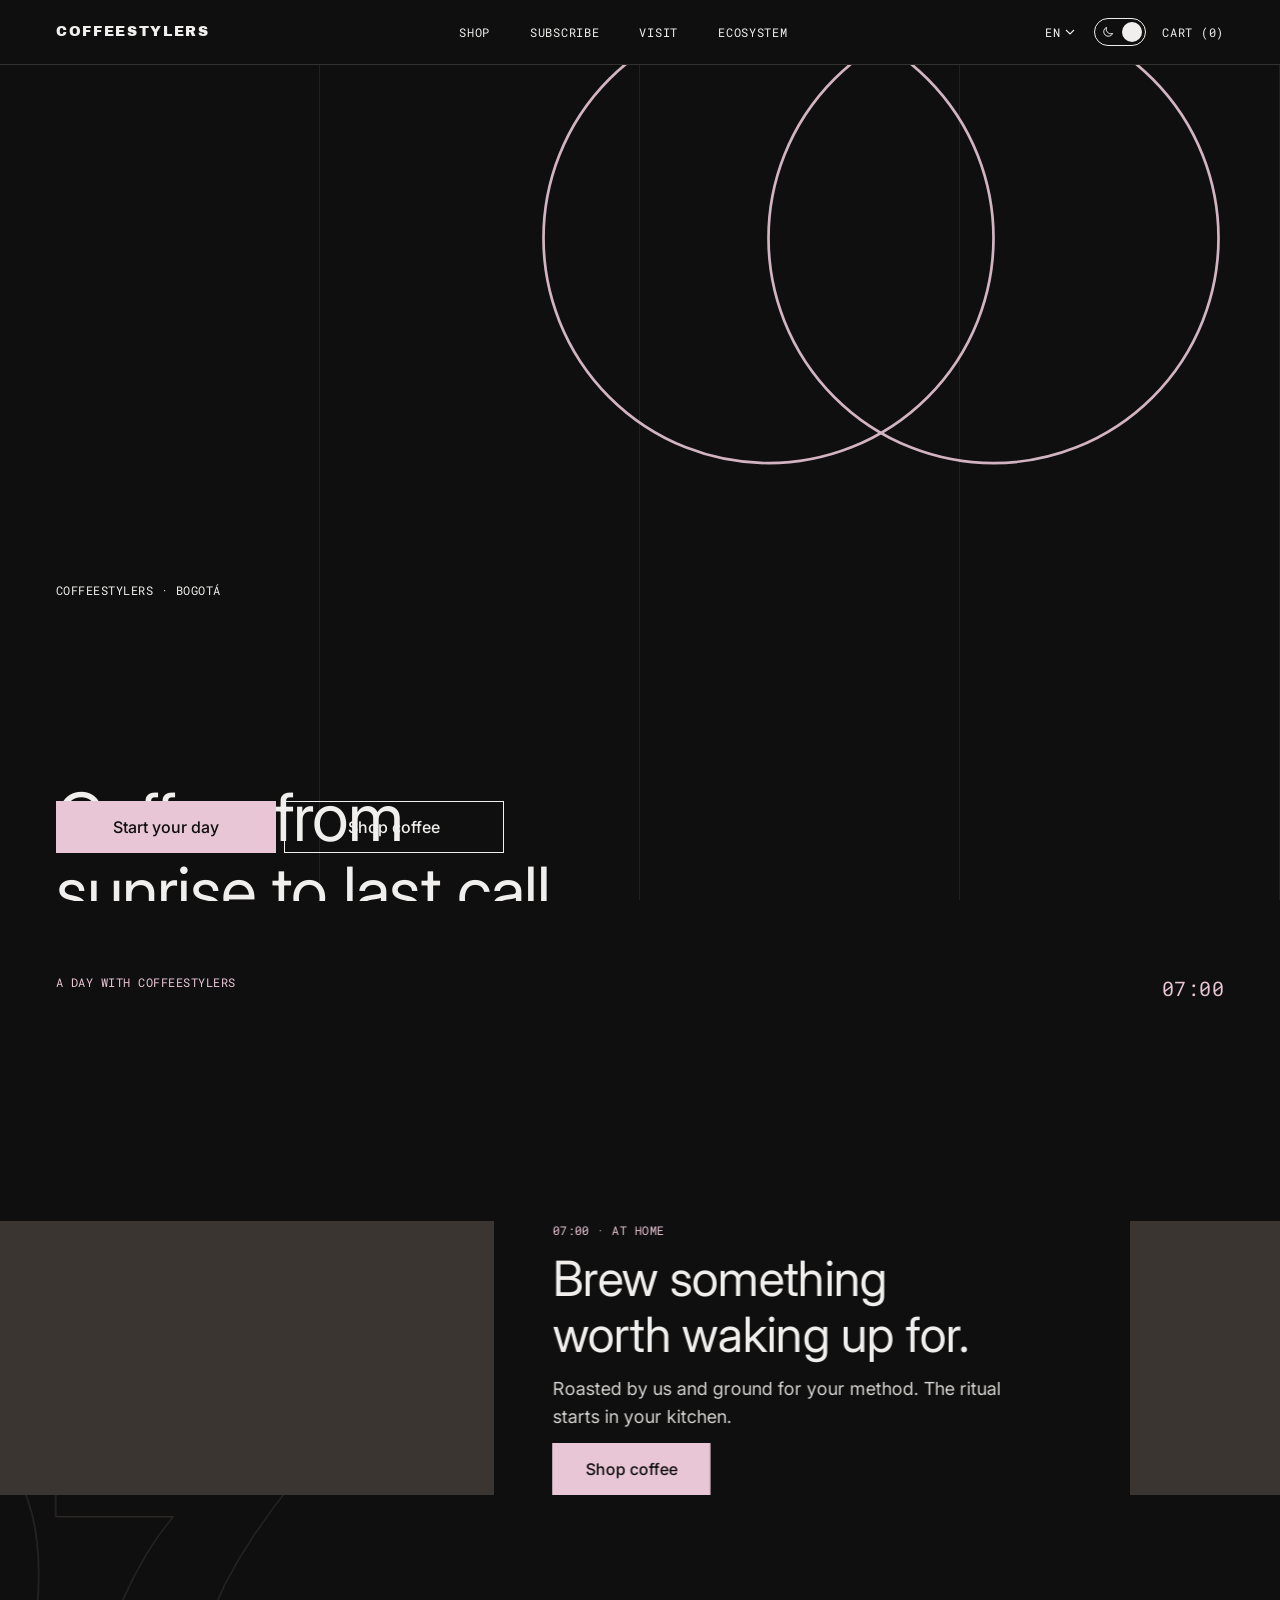
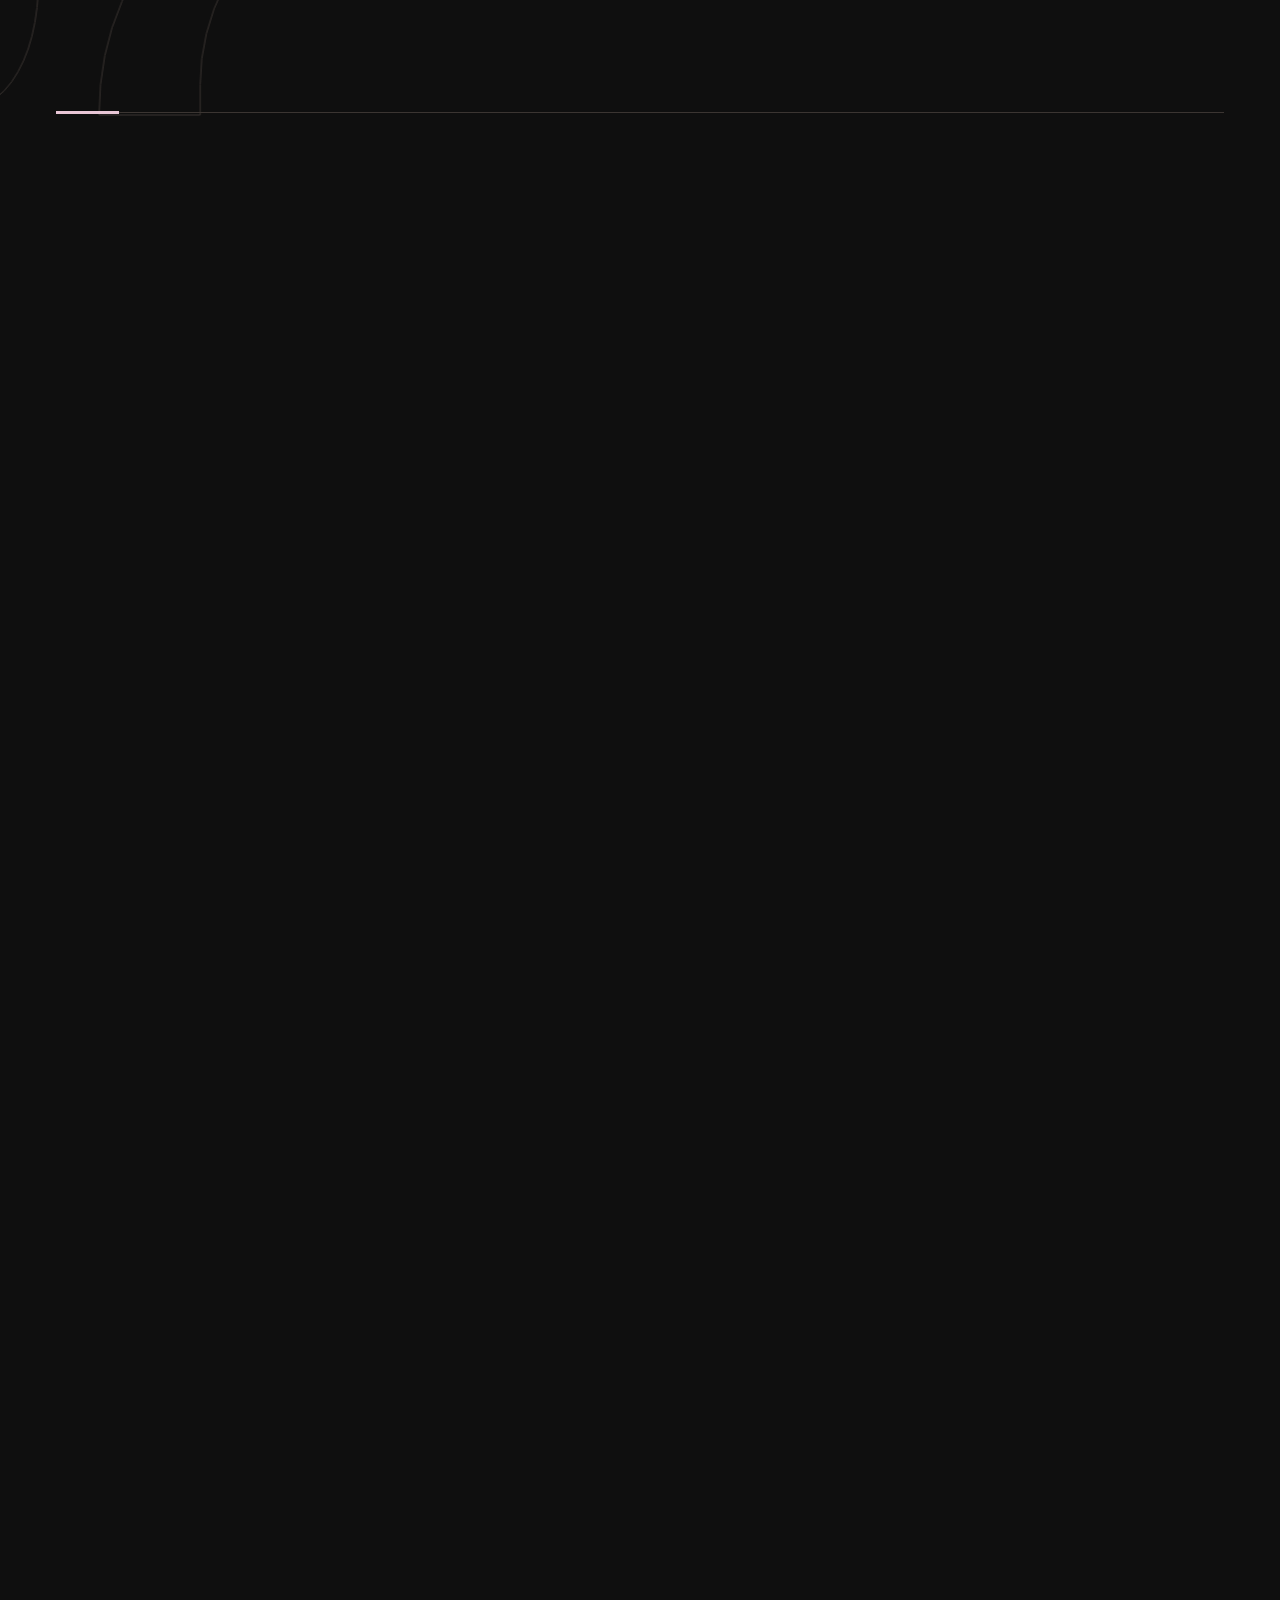
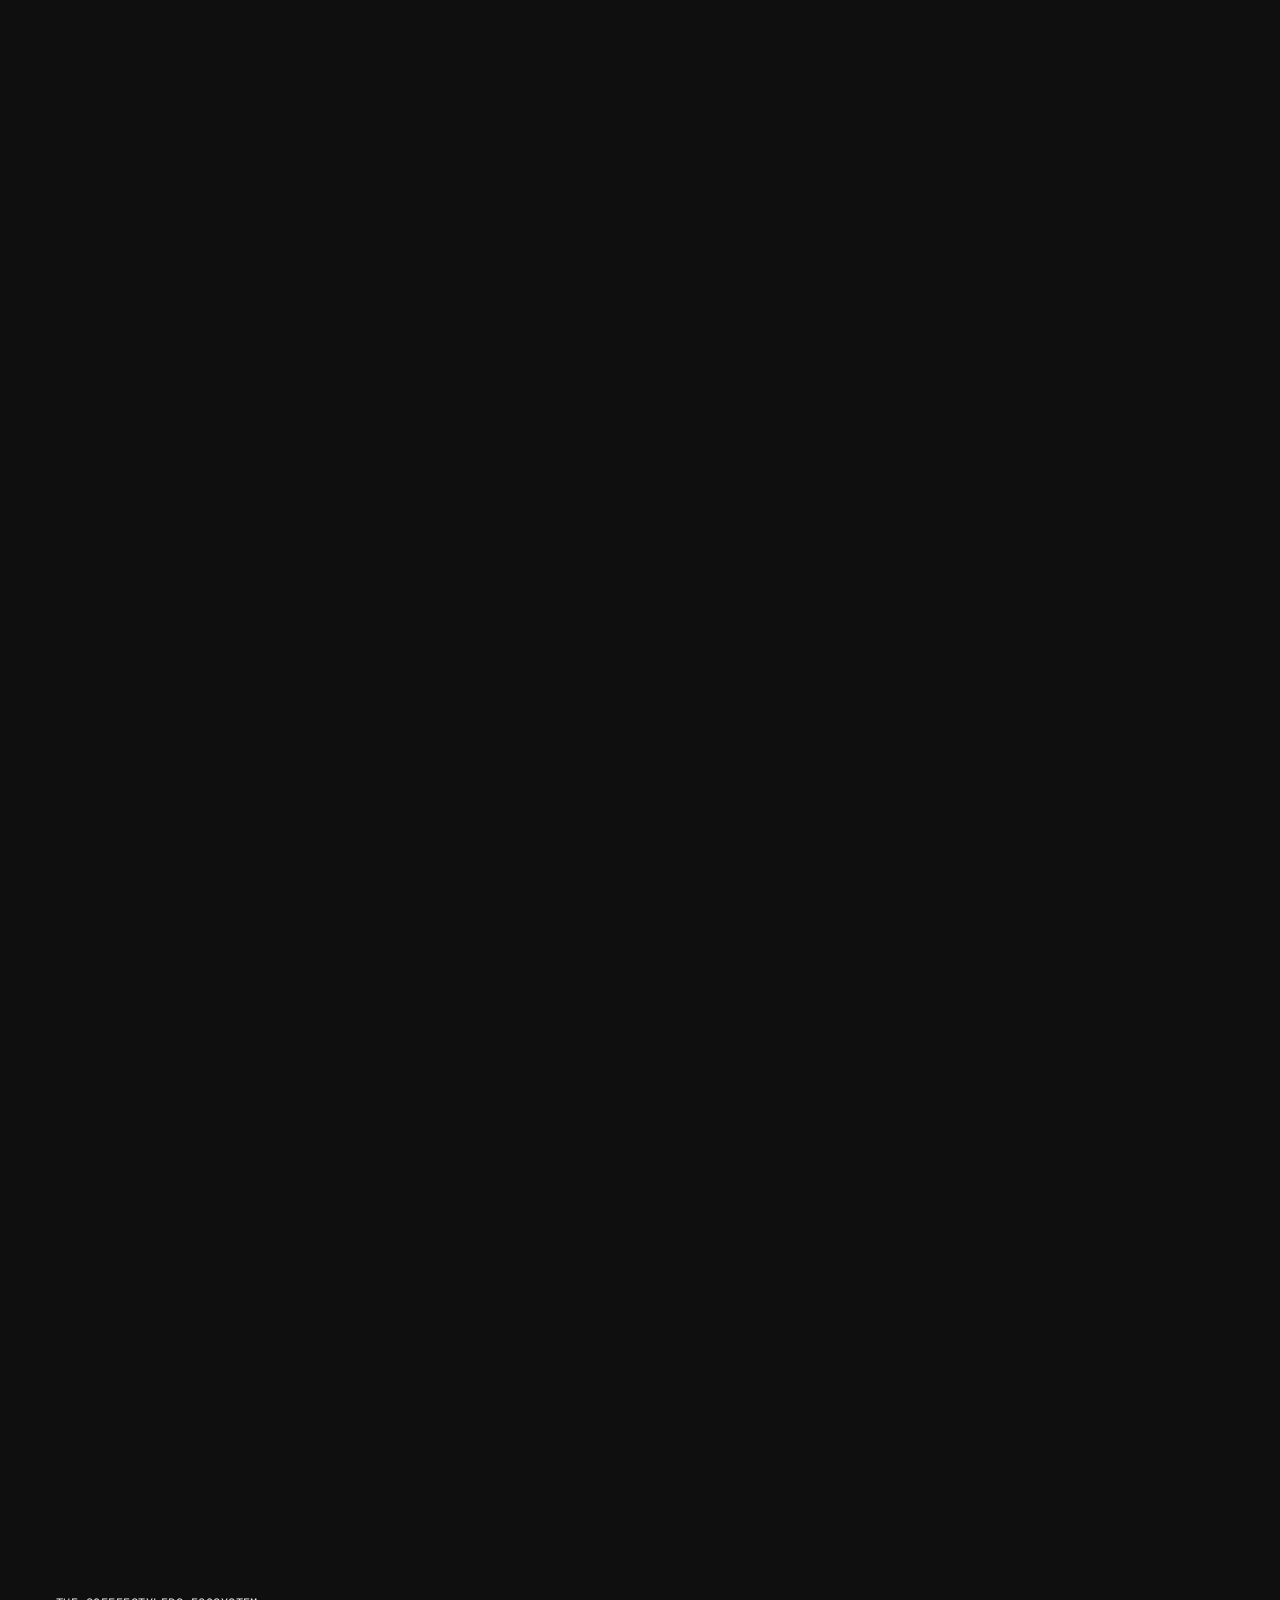
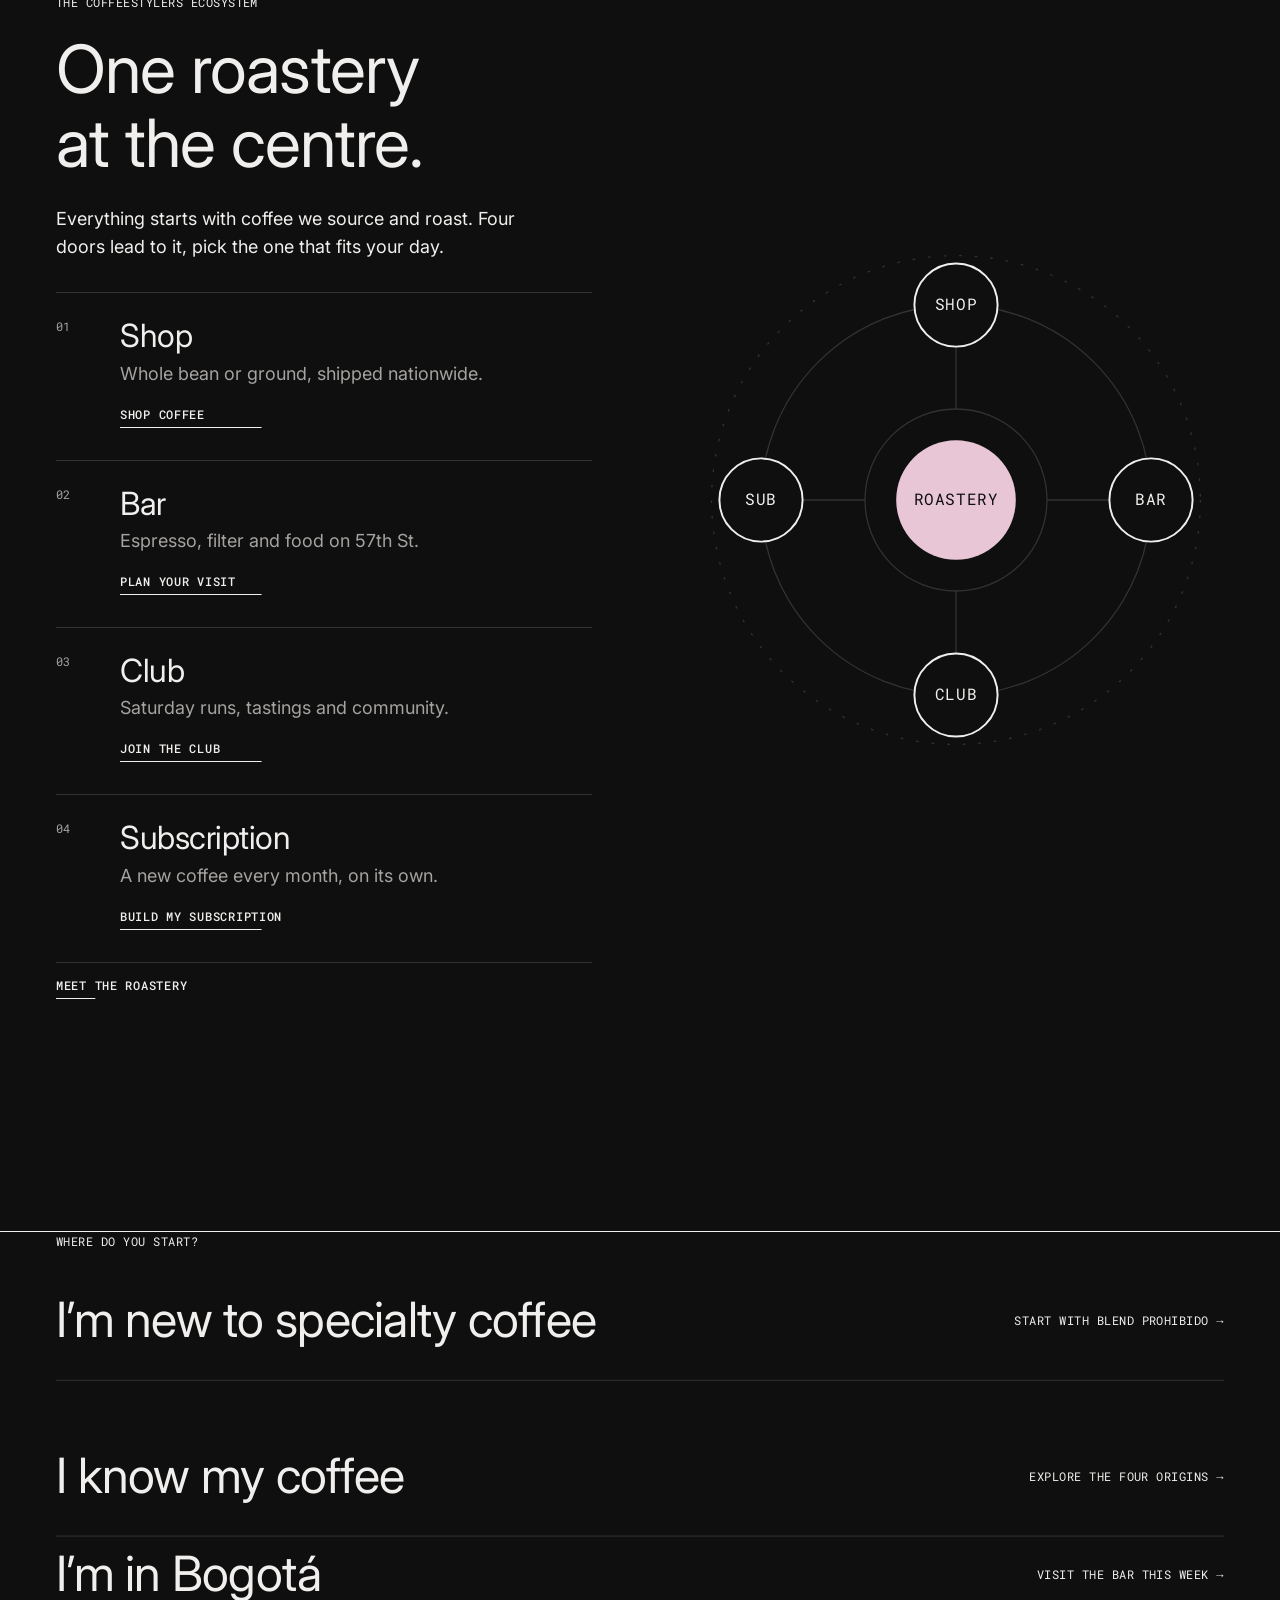
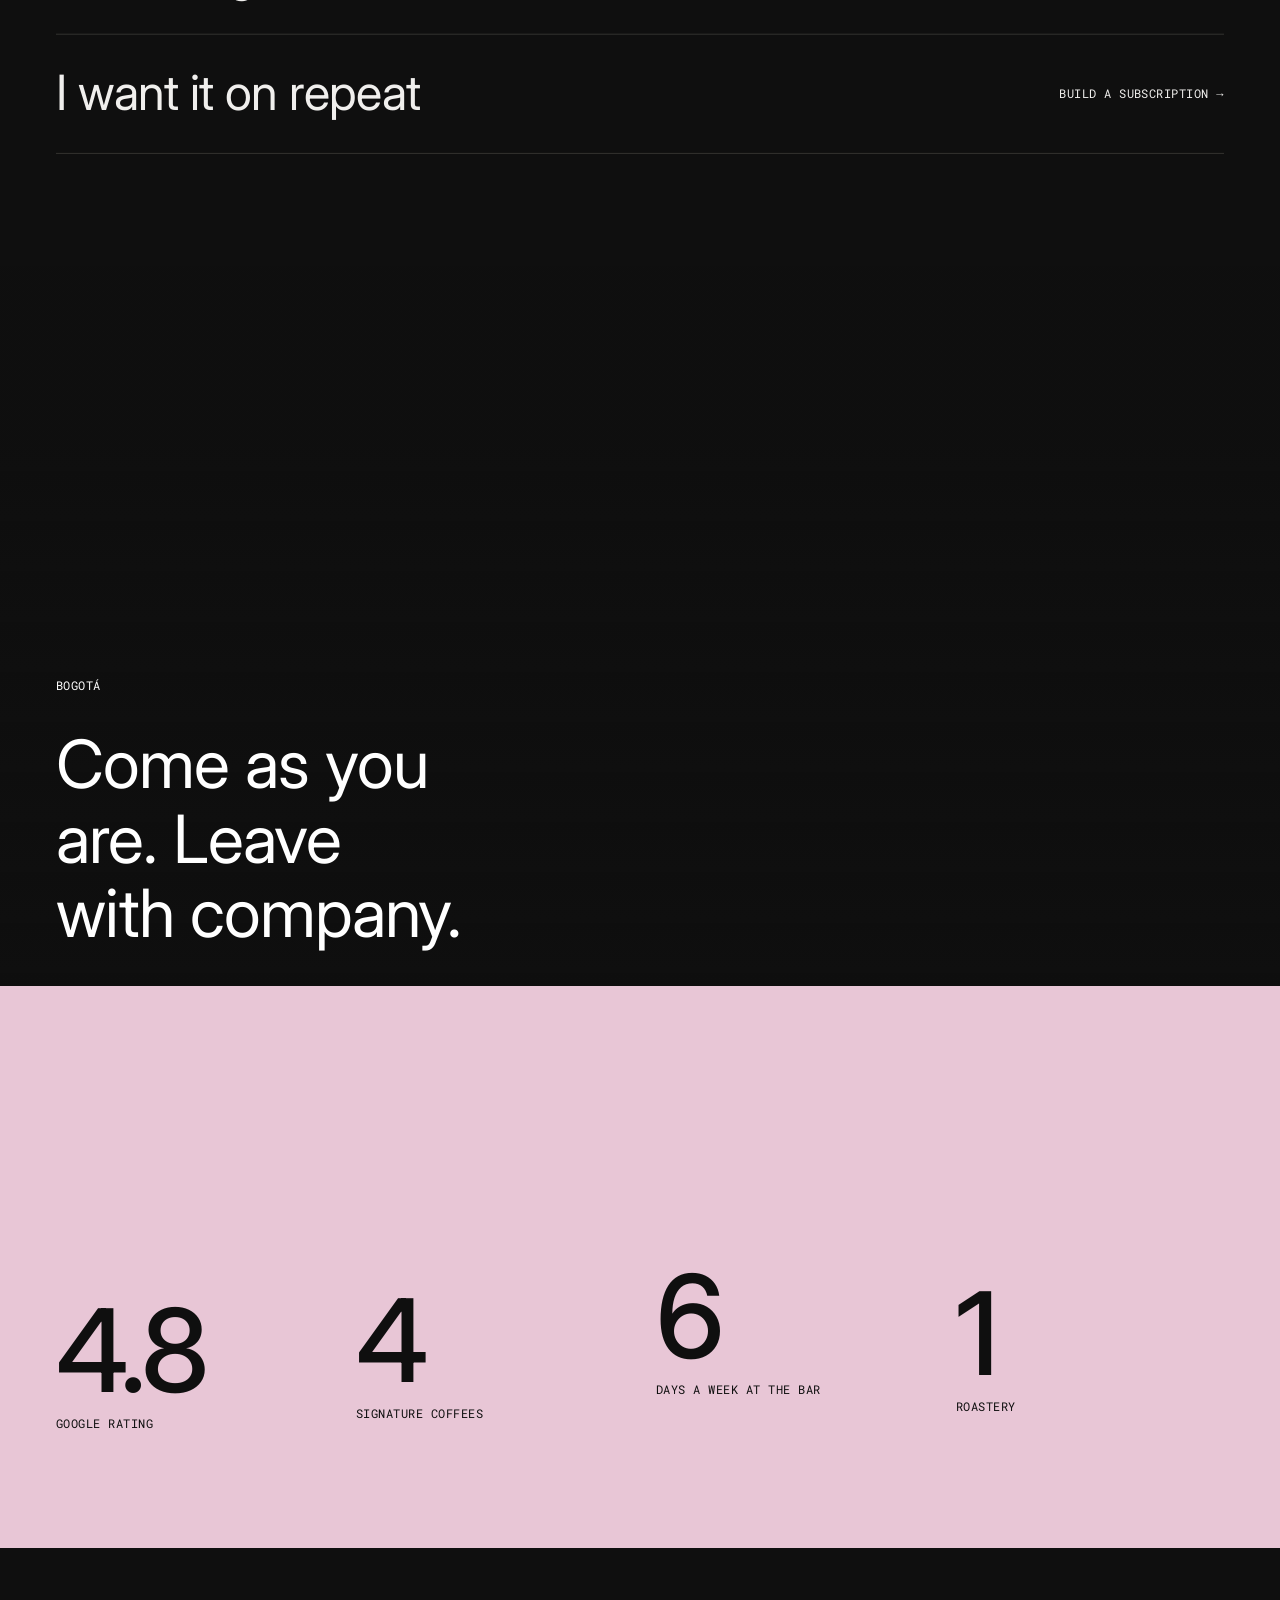
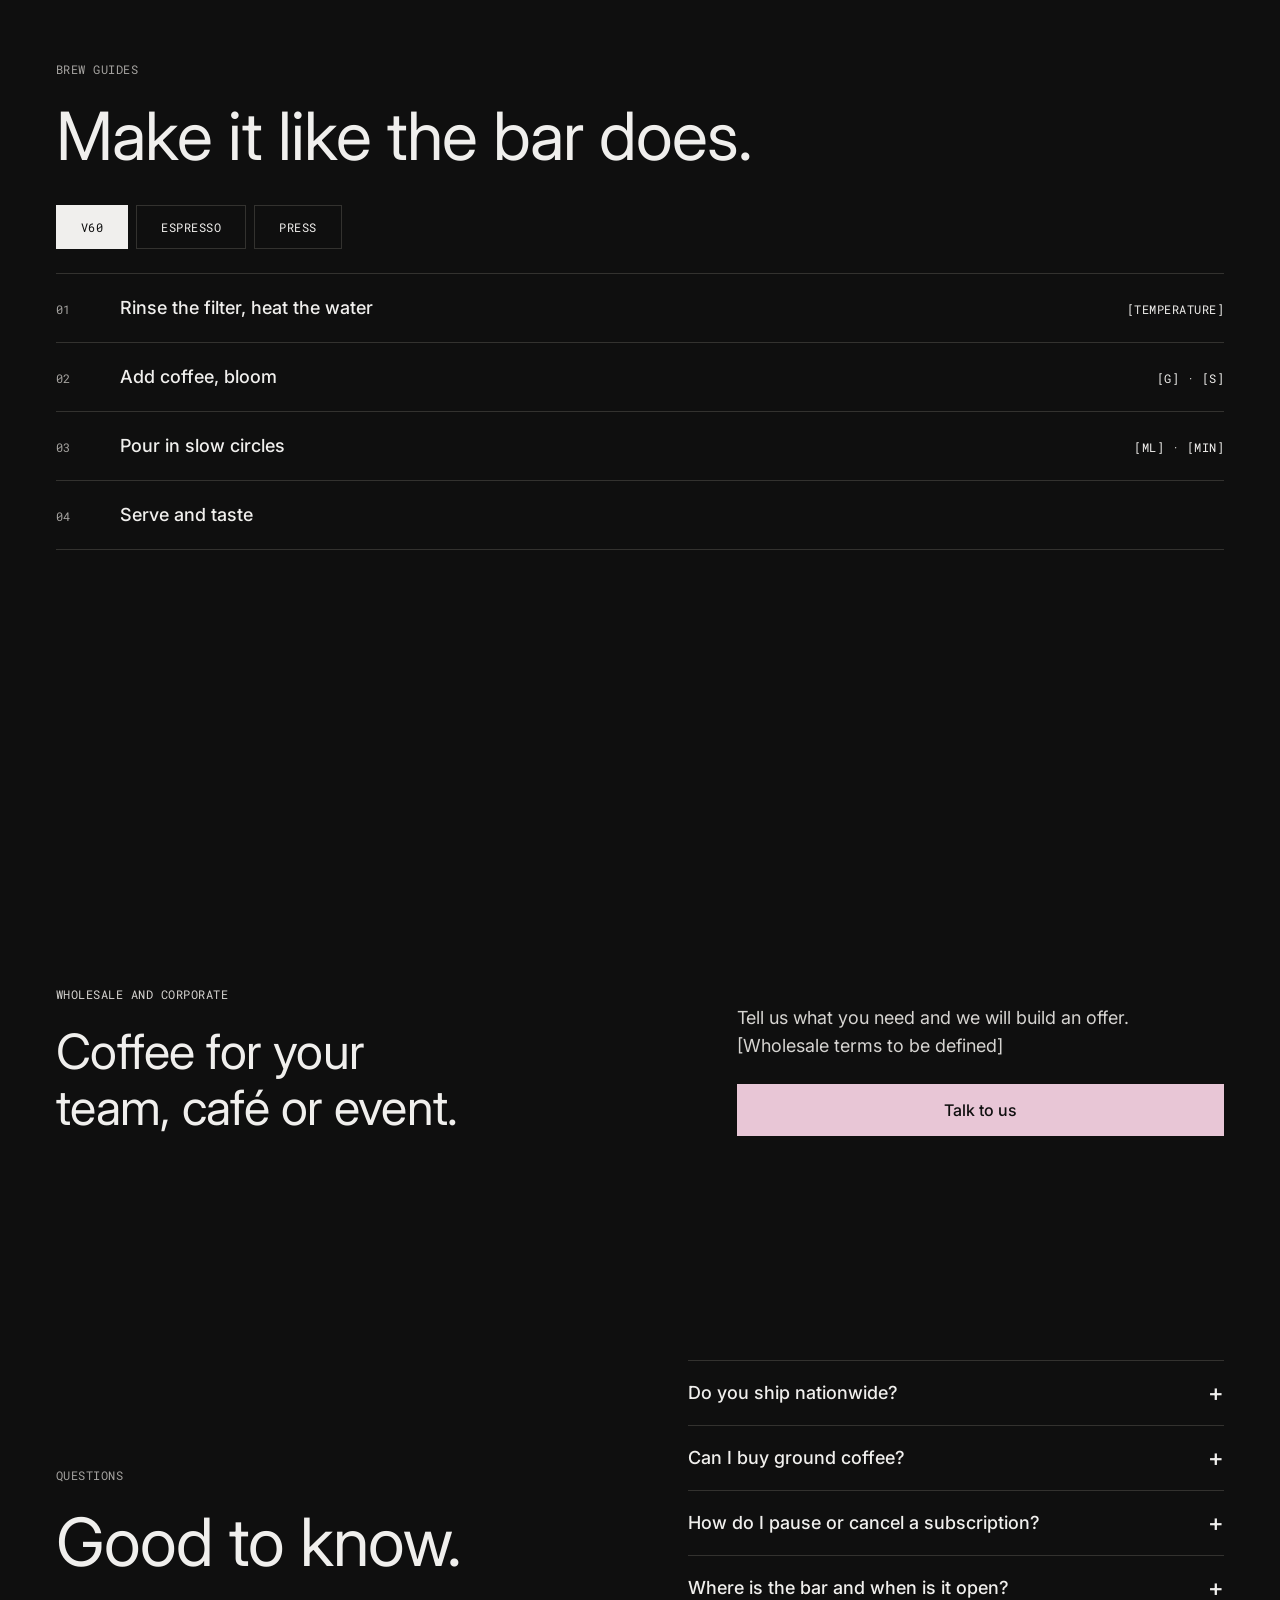
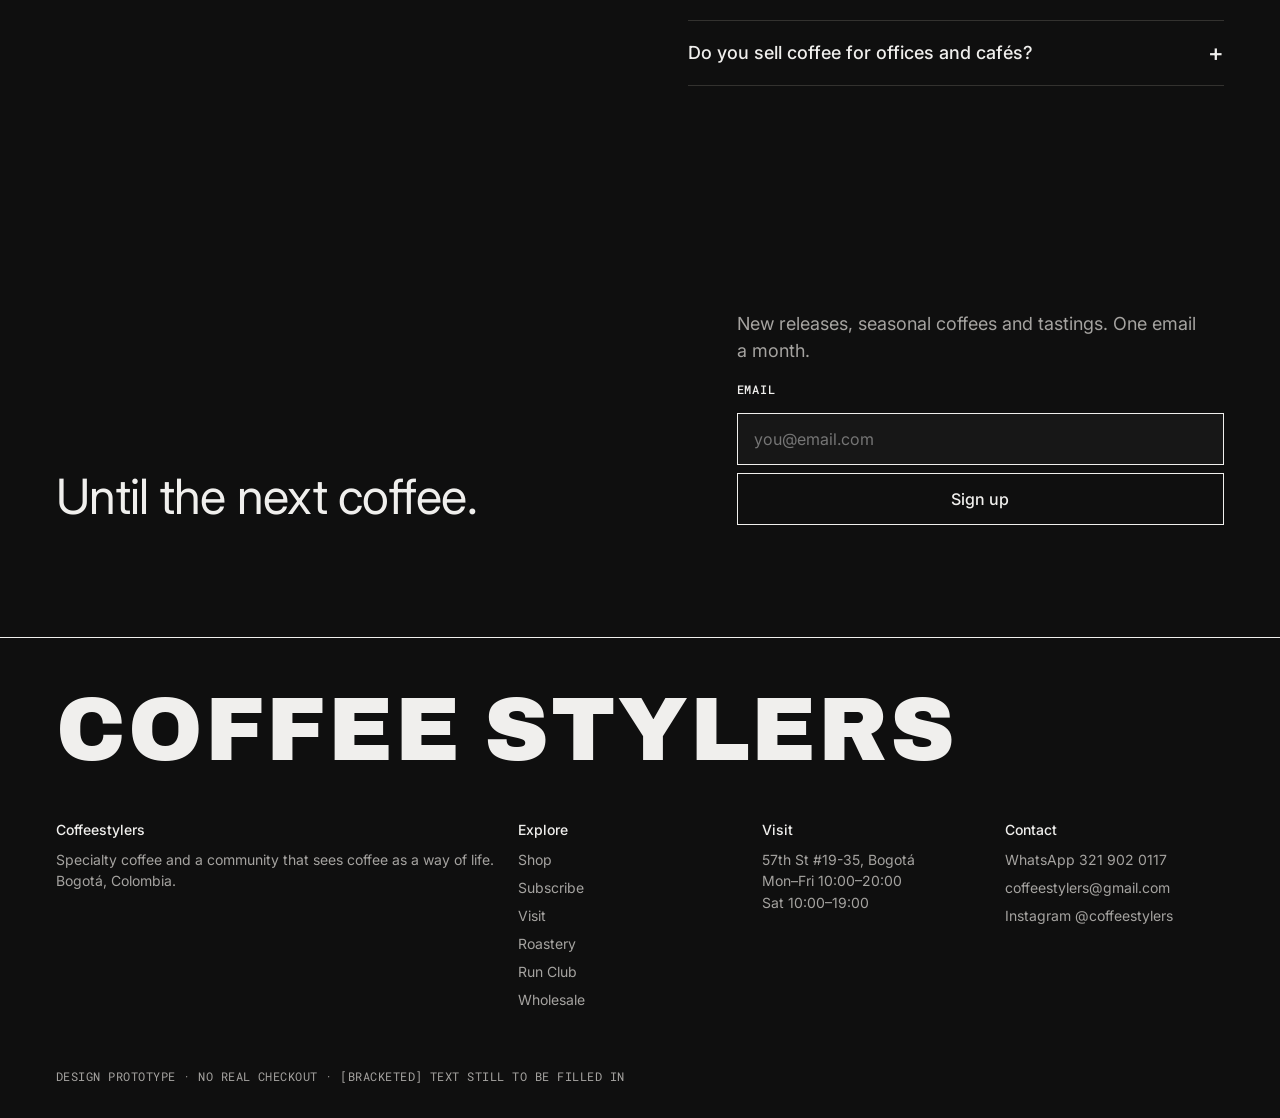
==== commit f8b22124: "Concept C: Run Club, Roastery and Wholesale pages; horizontal and layered parallax across all sectio" ====
--- a/index.html
+++ b/index.html
@@ -3,14 +3,14 @@
 <head>
 <meta charset="utf-8">
 <meta name="viewport" content="width=device-width, initial-scale=1">
-<title>Coffeestylers · Concept B (prototype)</title>
+<title>Coffeestylers · Concept C (prototype)</title>
 <meta name="description" content="Responsive redesign prototype for Coffeestylers, a specialty coffee shop in Bogotá.">
 <script>document.documentElement.classList.add('js');try{var t=localStorage.getItem('cs-theme');if(t?t==='dark':matchMedia('(prefers-color-scheme: dark)').matches)document.documentElement.setAttribute('data-theme','dark')}catch(e){}</script>
 <link rel="preconnect" href="https://fonts.googleapis.com">
 <link rel="preconnect" href="https://fonts.gstatic.com" crossorigin>
 <link rel="stylesheet" href="https://fonts.googleapis.com/css2?family=Archivo+Black&family=Inter:wght@300;400;500&family=Roboto+Mono:wght@400;500&display=swap">
 <link rel="stylesheet" href="styles.css?v=1795367517">
-<link rel="stylesheet" href="concept-b.css?v=1795368521">
+<link rel="stylesheet" href="concept-c.css?v=1795368571">
 </head>
 <body>
 <div class="lines" aria-hidden="true"></div>
@@ -20,58 +20,49 @@
 <div class="acts"><div class="lang"><button class="lang-btn" type="button" aria-haspopup="listbox" aria-expanded="false" aria-label="Language"><span class="cur">EN</span><svg viewBox="0 0 24 24" aria-hidden="true"><path d="M6 9l6 6 6-6"/></svg></button><ul class="lang-menu" role="listbox" aria-label="Language" hidden><li role="presentation"><button type="button" role="option" data-l="en" lang="en" aria-selected="true">English</button></li><li role="presentation"><button type="button" role="option" data-l="es" lang="es" aria-selected="false">Español</button></li><li role="presentation"><button type="button" role="option" data-l="fr" lang="fr" aria-selected="false">Français</button></li></ul></div><button class="inv theme" type="button" role="switch" aria-checked="false" aria-label="Dark mode"><span class="trk" aria-hidden="true"><svg class="sun" viewBox="0 0 24 24"><circle cx="12" cy="12" r="4"/><path d="M12 2v2M12 20v2M2 12h2M20 12h2M5 5l1.5 1.5M17.5 17.5L19 19M5 19l1.5-1.5M17.5 6.5L19 5"/></svg><svg class="moon" viewBox="0 0 24 24"><path d="M20 14.5A8 8 0 0 1 9.5 4 8 8 0 1 0 20 14.5z"/></svg><i></i></span></button><a class="cartlink" href="#" aria-label="Cart, 0 items">Cart (0)</a><button class="ico s" aria-label="Search" type="button"><svg viewBox="0 0 24 24" aria-hidden="true"><circle cx="11" cy="11" r="7"/><path d="M20 20l-4-4"/></svg></button></div>
 </div></header>
 <main>
-<section class="bh"><div class="c">
-<p class="mono suave eyebrow rv">Coffeestylers · Bogotá</p>
-<h1 class="frase big rv" data-sy="-0.14" style="--d:1">What are you in the mood for?</h1>
-<div class="intents">
-<a class="intent rv" data-lift="0.02" style="--d:0" href="visit.html"><span class="ph" data-par="0.1" style="background-image:url('https://dcdn-us.mitiendanube.com/stores/007/501/629/themes/rio/2-slide-1776722511349-2597002930-a1817ce833c035aaf366887a9dc242601776722512-1920-1920.webp')"></span><span class="mono">01</span><strong class="frase sm">Drink at the bar</strong><span class="sub">Open today · 57th St</span><span class="go" aria-hidden="true">→</span></a>
-<a class="intent rv" data-lift="0.09" style="--d:1" href="shop.html"><span class="ph" data-par="0.1" style="background-image:url('https://dcdn-us.mitiendanube.com/stores/007/501/629/products/sin-titulo-1-de0b23dd6bac31ea5417761088496588-1024-1024.webp')"></span><span class="mono">02</span><strong class="frase sm">Brew at home</strong><span class="sub">4 coffees, ground your way</span><span class="go" aria-hidden="true">→</span></a>
-<a class="intent rv" data-lift="0.04" style="--d:2" href="subscribe.html"><span class="ph" data-par="0.1" style="background-image:url('https://dcdn-us.mitiendanube.com/stores/007/501/629/products/sin-titulo-1-f8845e8910018749f917761015362830-1024-1024.webp')"></span><span class="mono">03</span><strong class="frase sm">Get it every month</strong><span class="sub">Mistery Coffee on repeat</span><span class="go" aria-hidden="true">→</span></a>
-<a class="intent rv" data-lift="0.12" style="--d:3" href="club.html"><span class="ph" data-par="0.1" style="background-image:url('https://dcdn-us.mitiendanube.com/stores/007/501/629/themes/rio/2-slide-1776723098379-2462844389-c85ef9081d4256c665a43cc0b9e0ed6b1776723099-1920-1920.webp')"></span><span class="mono">04</span><strong class="frase sm">Run with us</strong><span class="sub">Coffee Run Club</span><span class="go" aria-hidden="true">→</span></a>
+<section class="jh"><svg class="mono-art" data-lift="-0.2" viewBox="0 0 400 240" aria-hidden="true"><circle class="c1" cx="150" cy="120" r="100"/><circle class="c2" cx="250" cy="120" r="100"/></svg>
+<div class="c"><p class="mono eyebrow rv">Coffeestylers · Bogotá</p><h1 class="frase big rv" data-sy="-0.14" style="--d:1">Coffee, from sunrise to last call.</h1>
+<div class="btns rv" style="--d:2"><a class="btn acc" href="#day">Start your day</a><a class="btn sec" href="shop.html">Shop coffee</a></div></div></section>
+
+<section class="day" id="day" aria-label="A day with Coffeestylers"><div class="day-in"><div class="c day-top mono"><span>A day with Coffeestylers</span><span class="clock" id="clock">07:00</span></div>
+<div class="track" id="track">
+<article class="stop"><span class="ghost" aria-hidden="true">07</span><div class="sph"><i style="background-image:url('https://dcdn-us.mitiendanube.com/stores/007/501/629/products/sin-titulo-1-de0b23dd6bac31ea5417761088496588-1024-1024.webp')"></i></div><div class="stx"><p class="mono"><span>07:00</span> · <span>At home</span></p><h3 class="frase mid">Brew something worth waking up for.</h3><p>Roasted by us and ground for your method. The ritual starts in your kitchen.</p><a class="btn acc" href="shop.html">Shop coffee</a></div></article>
+<article class="stop"><span class="ghost" aria-hidden="true">12</span><div class="sph"><i style="background-image:url('https://dcdn-us.mitiendanube.com/stores/007/501/629/themes/rio/2-slide-1776722511349-2597002930-a1817ce833c035aaf366887a9dc242601776722512-1920-1920.webp')"></i></div><div class="stx"><p class="mono"><span>12:00</span> · <span>At the bar</span></p><h3 class="frase mid">Take a break at the bar.</h3><p>Espresso, filter and food on 57th St. Come alone, leave with company.</p><a class="btn acc" href="visit.html">Plan your visit</a></div></article>
+<article class="stop"><span class="ghost" aria-hidden="true">17</span><div class="sph"><i style="background-image:url('https://dcdn-us.mitiendanube.com/stores/007/501/629/themes/rio/2-slide-1776723098379-2462844389-c85ef9081d4256c665a43cc0b9e0ed6b1776723099-1920-1920.webp')"></i></div><div class="stx"><p class="mono"><span>17:00</span> · <span>Coffee Run Club</span></p><h3 class="frase mid">Run first, coffee after.</h3><p>Saturday runs, tastings and workshops with the people behind the brand.</p><a class="btn acc" href="club.html">Join the club</a></div></article>
+<article class="stop"><span class="ghost" aria-hidden="true">20</span><div class="sph"><i style="background-image:url('https://dcdn-us.mitiendanube.com/stores/007/501/629/products/sin-titulo-1-f8845e8910018749f917761015362830-1024-1024.webp')"></i></div><div class="stx"><p class="mono"><span>20:00</span> · <span>Last call</span></p><h3 class="frase mid">Let tomorrow’s coffee arrive on its own.</h3><p>A new origin every month, ground your way. Pause or cancel any time.</p><a class="btn acc" href="subscribe.html">Build my subscription</a></div></article>
+</div><div class="c"><div class="prog"><i id="prog"></i></div></div></div></section>
+
+<section class="orbit" id="ecosystem"><div class="c split">
+<div><p class="mono eyebrow rv">The Coffeestylers ecosystem</p><h2 class="frase big rv" style="--d:1">One roastery at the centre.</h2><p class="rv" style="--d:2;max-width:44ch">Everything starts with coffee we source and roast. Four doors lead to it, pick the one that fits your day.</p>
+<ul class="elist" id="elist"><li class="ei" data-n="0"><a href="shop.html"><span class="mono suave">01</span><strong class="frase sm">Shop</strong><span>Whole bean or ground, shipped nationwide.</span><span class="tlink">Shop coffee</span></a></li><li class="ei" data-n="1"><a href="visit.html"><span class="mono suave">02</span><strong class="frase sm">Bar</strong><span>Espresso, filter and food on 57th St.</span><span class="tlink">Plan your visit</span></a></li><li class="ei" data-n="2"><a href="club.html"><span class="mono suave">03</span><strong class="frase sm">Club</strong><span>Saturday runs, tastings and community.</span><span class="tlink">Join the club</span></a></li><li class="ei" data-n="3"><a href="subscribe.html"><span class="mono suave">04</span><strong class="frase sm">Subscription</strong><span>A new coffee every month, on its own.</span><span class="tlink">Build my subscription</span></a></li></ul><a class="tlink" href="roastery.html">Meet the roastery</a></div>
+<div class="diagram rv" aria-hidden="true"><svg viewBox="0 0 400 400" id="orb"><circle class="ring dash" cx="200" cy="200" r="188"/><circle class="ring" cx="200" cy="200" r="150"/><circle class="ring" cx="200" cy="200" r="70"/>
+<line x1="200" y1="130" x2="200" y2="50"/><line x1="270" y1="200" x2="350" y2="200"/><line x1="200" y1="270" x2="200" y2="350"/><line x1="130" y1="200" x2="50" y2="200"/>
+<circle class="core" cx="200" cy="200" r="46"/><text x="200" y="204" text-anchor="middle" class="t0">Roastery</text>
+<g class="node" data-n="0"><circle cx="200" cy="50" r="32"/><text x="200" y="54" text-anchor="middle">Shop</text></g>
+<g class="node" data-n="1"><circle cx="350" cy="200" r="32"/><text x="350" y="204" text-anchor="middle">Bar</text></g>
+<g class="node" data-n="2"><circle cx="200" cy="350" r="32"/><text x="200" y="354" text-anchor="middle">Club</text></g>
+<g class="node" data-n="3"><circle cx="50" cy="200" r="32"/><text x="50" y="204" text-anchor="middle">Sub</text></g></svg></div></div></section>
+
+<section class="segs"><div class="c"><p class="mono eyebrow rv">Where do you start?</p>
+<a class="seg rv" data-lift="0.02" href="product.html"><span class="frase mid">I’m new to specialty coffee</span><span class="mono"><span>Start with Blend Prohibido</span> →</span></a>
+<a class="seg rv" data-lift="-0.04" href="shop.html"><span class="frase mid">I know my coffee</span><span class="mono"><span>Explore the four origins</span> →</span></a>
+<a class="seg rv" data-lift="0.02" href="visit.html"><span class="frase mid">I’m in Bogotá</span><span class="mono"><span>Visit the bar this week</span> →</span></a>
+<a class="seg rv" data-lift="-0.04" href="subscribe.html"><span class="frase mid">I want it on repeat</span><span class="mono"><span>Build a subscription</span> →</span></a>
+</div></section>
+
+<section class="bandC" aria-label="Come as you are"><div class="par" data-par="0.16" data-zoom style="background-image:url('https://dcdn-us.mitiendanube.com/stores/007/501/629/themes/rio/2-slide-1776722511349-2597002930-a1817ce833c035aaf366887a9dc242601776722512-1920-1920.webp')"></div><div class="c"><p class="mono eyebrow rv">Bogotá</p><p class="frase big rv" data-lift="0.08" style="--d:1">Come as you are. Leave with company.</p></div></section>
+<section class="nums"><div class="ghostrow dark" aria-hidden="true"><span data-px="0.4">COFFEE STYLERS · COFFEE STYLERS ·</span></div><div class="c"><div class="ngrid">
+<div class="rv"><b data-count="4.8" data-dec="1">4.8</b><span class="mono">Google rating</span></div>
+<div class="rv" data-lift="0.03" style="--d:1"><b data-count="4">4</b><span class="mono">Signature coffees</span></div>
+<div class="rv" data-lift="0.09" style="--d:2"><b data-count="6">6</b><span class="mono">Days a week at the bar</span></div>
+<div class="rv" data-lift="0.05" style="--d:3"><b data-count="1">1</b><span class="mono">Roastery</span></div>
 </div></div></section>
 
-<section class="flow" aria-label="From farm to cup"><div class="c"><ol class="steps4"><li>Farm</li><li>Roastery</li><li>Bar and shop</li><li>You</li></ol></div></section>
+<section class="brew" id="brew"><div class="c"><p class="mono suave eyebrow rv">Brew guides</p><h2 class="frase big rv" style="--d:1">Make it like the bar does.</h2>
+<div class="tabs" role="tablist" aria-label="Brew guides"><button role="tab" aria-selected="true" data-b="v60">V60</button><button role="tab" aria-selected="false" data-b="espresso">Espresso</button><button role="tab" aria-selected="false" data-b="press">Press</button></div>
+<div class="bpanel" id="bpanel"></div></div></section>
 
-<section class="ecos" id="ecosystem"><div class="c">
-<p class="mono suave eyebrow rv">The Coffeestylers ecosystem</p>
-<h2 class="frase big rv" style="--d:1">One brand, six ways to coffee.</h2>
-<div class="ecogrid">
-<a class="eco rv" data-lift="0.02" href="roastery.html"><span class="mono suave">01</span><h3 class="frase sm">Roastery</h3><p>We source and roast Colombian specialty coffee, in small batches.</p><span class="tlink">Meet the roastery</span></a>
-<a class="eco rv" data-lift="0.06" href="visit.html"><span class="mono suave">02</span><h3 class="frase sm">The bar</h3><p>Espresso, filter and food on 57th St. Where it all started.</p><span class="tlink">Plan your visit</span></a>
-<a class="eco rv" data-lift="0.03" href="shop.html"><span class="mono suave">03</span><h3 class="frase sm">Online shop</h3><p>Whole bean or ground for your method, shipped nationwide.</p><span class="tlink">Shop coffee</span></a>
-<a class="eco rv" data-lift="0.02" href="subscribe.html"><span class="mono suave">04</span><h3 class="frase sm">Subscription</h3><p>A new coffee on your doorstep, every month, pause any time.</p><span class="tlink">Build my subscription</span></a>
-<a class="eco rv" data-lift="0.06" href="club.html"><span class="mono suave">05</span><h3 class="frase sm">Coffee Run Club</h3><p>Saturday runs, tastings and the people behind the brand.</p><span class="tlink">Join the club</span></a>
-<a class="eco rv" data-lift="0.03" href="wholesale.html"><span class="mono suave">06</span><h3 class="frase sm">Wholesale</h3><p>Coffee for offices, cafés and events. [Wholesale terms to be defined]</p><span class="tlink">Talk to us</span></a>
-</div></div></section>
-
-<section class="bandB" aria-label="Coffeestylers"><div class="par" data-par="0.16" data-zoom style="background-image:url('https://dcdn-us.mitiendanube.com/stores/007/501/629/themes/rio/2-slide-1776722511349-2597002930-a1817ce833c035aaf366887a9dc242601776722512-1920-1920.webp')"></div><div class="ghostrow" aria-hidden="true"><span data-px="0.45">ROASTERY · BAR · SHOP · CLUB · WHOLESALE ·</span></div><div class="c"><p class="mono eyebrow rv">Bogotá</p><p class="frase big rv" data-lift="0.08" style="--d:1">Everything starts with a good coffee.</p></div></section>
-<section class="guide" id="guide"><div class="c split">
-<div><p class="mono eyebrow rv">Find your coffee</p><h2 class="frase big rv" data-lift="-0.05" style="--d:1">Not sure which one? Three quick questions.</h2></div>
-<div class="quiz rv" data-lift="0.07" style="--d:1" id="quiz">
-<div class="q on" data-q="brew"><p class="mono">1 / 3</p><h3 class="frase sm">How do you brew?</h3>
-<div class="opts"><button type="button" data-v="espresso">Espresso</button><button type="button" data-v="filter">Filter (V60)</button><button type="button" data-v="press">Press or moka</button><button type="button" data-v="none">I don’t brew yet</button></div></div>
-<div class="q" data-q="taste"><p class="mono">2 / 3</p><h3 class="frase sm">What do you like?</h3>
-<div class="opts"><button type="button" data-v="sweet">Sweet and fruity</button><button type="button" data-v="everyday">Balanced, every day</button><button type="button" data-v="surprise">Surprise me</button></div></div>
-<div class="q" data-q="freq"><p class="mono">3 / 3</p><h3 class="frase sm">How often?</h3>
-<div class="opts"><button type="button" data-v="once">Just this once</button><button type="button" data-v="monthly">Every month</button></div></div>
-<div class="q res" data-q="result"><p class="mono">Your coffee</p><div class="resbox"><span class="rph" id="rimg"></span><div><h3 class="frase sm" id="rname">Pacamara Natural</h3><p id="rwhy"></p><div class="btns"><a class="btn" id="rcta" href="shop.html">See the coffee</a><a class="btn sec" id="rsub" href="subscribe.html" hidden>Subscribe to it</a></div></div></div><button class="tlink" type="button" id="qreset">Start again</button></div>
-</div></div></section>
-
-<section class="how" id="how"><div class="c">
-<p class="mono suave eyebrow rv">How the subscription works</p>
-<div class="howgrid">
-<div class="rv"><span class="num">1</span><h3 class="frase sm">Pick your plan</h3><p>Mistery Coffee for a surprise, or House coffee for your favourite.</p></div>
-<div class="rv" style="--d:1"><span class="num">2</span><h3 class="frase sm">Tell us how you brew</h3><p>Whole bean, V60, espresso or press. We grind it for you.</p></div>
-<div class="rv" style="--d:2"><span class="num">3</span><h3 class="frase sm">Open the bag</h3><p>It arrives on its own. Pause or cancel any time.</p></div>
-</div><a class="btn" href="subscribe.html" style="max-width:320px">Build my subscription</a></div></section>
-
-<section class="club" id="club" aria-label="Coffee Run Club"><div class="par" data-par="0.1" data-zoom style="background-image:url('https://dcdn-us.mitiendanube.com/stores/007/501/629/themes/rio/2-slide-1776723098379-2462844389-c85ef9081d4256c665a43cc0b9e0ed6b1776723099-1920-1920.webp')"></div><div class="c"><p class="mono eyebrow rv">Community</p><p class="frase mid rv" data-lift="0.12" style="--d:1">Coffee Run Club. Run first, coffee after.</p><div class="btns rv" style="--d:2"><a class="btn acc" href="visit.html">Join the next run</a><a class="btn sec" href="https://www.instagram.com/coffeestylers/" target="_blank" rel="noopener">Follow @coffeestylers</a></div></div></section>
-
-<section class="proof"><div class="c split"><div class="rv"><p class="big4" data-lift="0.14">4.8</p><p class="mono suave">On Google · about 390 reviews</p></div>
-<div class="quotes rv" style="--d:1"><blockquote data-lift="0.03"><p>[Review quote from a customer]</p><cite>[Name]</cite></blockquote><blockquote data-lift="0.08"><p>[Review quote from a customer]</p><cite>[Name]</cite></blockquote></div></div></section>
-
-<section class="journal"><div class="c"><div class="head2 rv"><h2 class="frase mid">Brew guides and stories</h2><span class="mono suave">Coming soon</span></div>
-<div class="cards3"><div class="info rv" data-lift="0.03"><p class="mono suave">Guide</p><h3 class="frase sm">V60 in four steps</h3><p>[Article to be written with the baristas]</p></div><div class="info rv" data-lift="0.09" style="--d:1"><p class="mono suave">Learn</p><h3 class="frase sm">Natural vs washed</h3><p>[Article to be written with the baristas]</p></div><div class="info rv" data-lift="0.05" style="--d:2"><p class="mono suave">Learn</p><h3 class="frase sm">How to read a coffee bag</h3><p>[Article to be written with the baristas]</p></div></div></div></section>
+<section class="whole"><div class="ghostrow" aria-hidden="true"><span data-px="-0.4">WHOLESALE · WHOLESALE · WHOLESALE ·</span></div><div class="c duo"><div class="rv"><p class="mono eyebrow">Wholesale and corporate</p><h2 class="frase mid">Coffee for your team, café or event.</h2></div><div class="rv" style="--d:1"><p style="margin:0 0 24px">Tell us what you need and we will build an offer. [Wholesale terms to be defined]</p><a class="btn acc" href="wholesale.html">Talk to us</a></div></div></section>
 
 <section class="faq" id="faq" aria-label="FAQ"><div class="c split"><div><p class="mono suave eyebrow rv">Questions</p><h2 class="frase big rv" style="--d:1">Good to know.</h2></div><div class="rv" style="--d:1">
 <details><summary>Do you ship nationwide?</summary><p>Yes. Shipping time and cost: [Time · cost]. You can also pick up at the bar for free.</p></details>
@@ -80,8 +71,6 @@
 <details><summary>Where is the bar and when is it open?</summary><p>57th St #19-35, Bogotá. Monday to Friday 10:00–20:00, Saturday 10:00–19:00, closed on Sundays.</p></details>
 <details><summary>Do you sell coffee for offices and cafés?</summary><p>Yes. Write to coffeestylers@gmail.com and tell us what you need. [Wholesale terms to be defined]</p></details>
 </div></div></section>
-
-<section class="endcta"><svg class="deco" viewBox="0 0 400 240" aria-hidden="true" data-lift="-0.2"><circle cx="150" cy="120" r="100"/><circle cx="250" cy="120" r="100"/></svg><div class="ghostrow" aria-hidden="true"><span data-px="0.4">FIRST CUP · FIRST CUP · FIRST CUP ·</span></div><div class="c"><h2 class="frase big rv">Ready for your first cup?</h2><div class="btns rv" style="--d:1"><a class="btn" href="shop.html">Shop coffee</a><a class="btn sec" href="visit.html">Visit the bar</a><a class="btn sec" href="subscribe.html">Subscribe</a></div></div></section>
 <section class="news"><div class="c duo"><div class="rv"><h2 class="frase mid">Until the next coffee.</h2></div><div class="rv" style="--d:1"><p class="suave" style="margin:0 0 16px">New releases, seasonal coffees and tastings. One email a month.</p><form class="form" onsubmit="return false"><label for="mail">Email</label><input id="mail" type="email" placeholder="you@email.com" autocomplete="email"><button class="btn sec" type="submit">Sign up</button></form></div></div></section>
 </main>
 <footer class="pie"><div class="c">
@@ -97,6 +86,6 @@
 <nav class="nav" aria-label="Main"><div class="c"><a href="shop.html"><svg viewBox="0 0 24 24" aria-hidden="true"><path d="M5 8h12v6a5 5 0 0 1-5 5h-2a5 5 0 0 1-5-5z"/><path d="M17 10h1.5a2.5 2.5 0 0 1 0 5H17"/></svg>Shop</a><a href="subscribe.html"><svg viewBox="0 0 24 24" aria-hidden="true"><path d="M4 12a8 8 0 0 1 14-5.3M20 12a8 8 0 0 1-14 5.3"/><path d="M18 3v4h-4M6 21v-4h4"/></svg>Subscribe</a><a href="visit.html"><svg viewBox="0 0 24 24" aria-hidden="true"><path d="M12 21s-7-6.2-7-11a7 7 0 0 1 14 0c0 4.8-7 11-7 11z"/><circle cx="12" cy="10" r="2.5"/></svg>Visit</a><a href="#" aria-label="Cart, 0 items"><svg viewBox="0 0 24 24" aria-hidden="true"><path d="M6 7h12l-1 13H7z"/><path d="M9 7a3 3 0 0 1 6 0"/></svg>Cart</a></div></nav>
 <script src="i18n.js?v=1795367517"></script>
 <script src="app.js?v=1795367517"></script>
-<script src="concept.js?v=1795368521"></script>
+<script src="concept.js?v=1795368571"></script>
 </body>
 </html>
--- a/concept-c.css
+++ b/concept-c.css
@@ -0,0 +1,93 @@
+/* Concept C: Journey. Dark and immersive, a day told in four stops, ecosystem as concentric circles. */
+.jh{position:relative;overflow:hidden;min-height:calc(100svh - var(--hdr));display:flex;align-items:flex-end;padding:64px 0 48px}
+.jh .big{max-width:14ch;margin:0 0 32px}
+.mono-art{position:absolute;right:-4%;top:10%;width:min(90vw,900px);opacity:.9}
+.mono-art circle{fill:none;stroke:var(--rosa);stroke-width:1.2;stroke-dasharray:640;stroke-dashoffset:640;animation:draw 2.4s var(--m-ease) .2s forwards}
+.mono-art .c2{animation-delay:.6s}
+@keyframes draw{to{stroke-dashoffset:0}}
+.jh .c{position:relative;z-index:1}
+.jh .btns{max-width:460px}
+.day{position:relative;height:420vh;padding:0;background:var(--ink0);color:var(--paper0)}
+.day-in{position:sticky;top:0;height:100svh;display:flex;flex-direction:column;justify-content:center;gap:24px;overflow:hidden;padding:calc(var(--hdr) + 8px) 0 88px}
+.day-top{display:flex;justify-content:space-between;color:var(--rosa)}
+.clock{font-size:20px}
+.track{display:flex;width:400vw;flex:1;min-height:0;will-change:transform}
+.stop{width:100vw;flex:none;padding:0 var(--g);display:grid;gap:16px;align-content:center;grid-template-rows:minmax(0,1fr) auto}
+.sph{background:#3B3532 center/cover;min-height:0}
+.stx{display:grid;gap:12px;max-width:560px}
+.stx .mono{color:var(--rosa);margin:0}.stx .mid{margin:0}.stx p:not(.mono){margin:0;color:#D6D4D1}
+.stx .btn{width:auto;justify-self:start;padding:0 32px}
+@media(min-width:900px){.stop{grid-template-columns:7fr 5fr;gap:64px;padding:0 var(--g);grid-template-rows:none;align-items:stretch}.stx{align-content:end}}
+.prog{height:1px;background:#3B3532;position:relative}.prog i{position:absolute;left:0;top:-1px;height:3px;width:0;background:var(--rosa)}
+.orbit .split,.faq .split{display:grid;gap:48px}
+@media(min-width:900px){.orbit .split,.faq .split{grid-template-columns:6fr 6fr;gap:96px;align-items:center}}
+.orbit .big{max-width:12ch;margin-bottom:24px}
+.elist{list-style:none;margin:32px 0 0;padding:0}
+.ei a{display:grid;grid-template-columns:48px 1fr;gap:4px 16px;padding:24px 0;border-top:1px solid var(--linea);text-decoration:none}
+.ei:last-child a{border-bottom:1px solid var(--linea)}
+.ei .mono{grid-row:span 3}.ei span:not(.mono):not(.tlink){color:var(--suave)}
+.ei.on a,.ei a:hover{background:var(--rosa);color:var(--ink0);padding-left:16px;padding-right:16px}
+.ei.on span:not(.mono),.ei a:hover span:not(.mono){color:#3B3532}
+.diagram svg{width:100%;height:auto;max-width:520px;margin:0 auto;display:block;overflow:visible}
+.diagram line,.diagram .ring{stroke:var(--linea);fill:none;stroke-width:1}
+.diagram .core{fill:var(--rosa);stroke:none}
+.diagram text{font:12px var(--mono);fill:var(--tinta);text-transform:uppercase;letter-spacing:.04em}
+.diagram .t0{fill:#0F0F0F}
+.diagram .node circle{fill:var(--papel);stroke:var(--tinta);stroke-width:1.5;transition:fill var(--m-base) var(--m-ease),transform var(--m-base) var(--m-ease);transform-box:fill-box;transform-origin:center}
+.diagram .node.on circle{fill:var(--rosa);transform:scale(1.18)}
+.diagram .node.on text{fill:#0F0F0F}
+.segs .c{border-top:1px solid var(--tinta)}
+.seg{display:flex;flex-direction:column;gap:8px;padding:32px 0;border-bottom:1px solid var(--linea);text-decoration:none;transition:padding var(--m-base) var(--m-ease),background var(--m-base) var(--m-ease)}
+@media(min-width:900px){.seg{flex-direction:row;align-items:center;justify-content:space-between}}
+.seg:hover{background:var(--rosa);color:var(--ink0);padding-left:24px;padding-right:24px}
+.seg .mono{white-space:nowrap}
+.nums{background:var(--rosa);color:var(--ink0)}
+.ngrid{display:grid;grid-template-columns:repeat(2,1fr);gap:32px}
+@media(min-width:900px){.ngrid{grid-template-columns:repeat(4,1fr)}}
+.ngrid b{display:block;font:500 clamp(56px,9vw,128px)/1 var(--sans);letter-spacing:-.04em}
+.tabs{display:flex;gap:8px;margin:32px 0 24px;flex-wrap:wrap}
+.tabs button{min-height:44px;padding:0 24px;border:1px solid var(--linea);background:transparent;color:var(--tinta);font:var(--t-meta) var(--mono);letter-spacing:.04em;text-transform:uppercase;cursor:pointer}
+.tabs button[aria-selected=true]{background:var(--tinta);color:var(--papel);border-color:var(--tinta)}
+.bpanel{display:grid;gap:0}
+.bpanel .row{display:grid;grid-template-columns:48px 1fr auto;gap:16px;padding:20px 0;border-top:1px solid var(--linea);align-items:baseline}
+.bpanel .row:last-child{border-bottom:1px solid var(--linea)}
+.bpanel .row b{font-weight:500}
+.whole{background:var(--ink0);color:var(--paper0)}
+.whole p{color:#D6D4D1}
+details{border-top:1px solid var(--linea)}details:last-child{border-bottom:1px solid var(--linea)}
+summary{min-height:64px;display:flex;align-items:center;justify-content:space-between;gap:16px;cursor:pointer;font:500 18px var(--sans);list-style:none}
+summary::-webkit-details-marker{display:none}
+summary::after{content:"+";font-size:24px;transition:transform var(--m-base) var(--m-ease)}
+details[open] summary::after{transform:rotate(45deg)}
+details p{margin:0 0 24px;color:var(--suave);max-width:60ch}
+@media(max-width:899px),(prefers-reduced-motion:reduce){
+  .day{height:auto;padding:64px 0}.day-in{position:static;height:auto;display:block;padding:0;overflow:visible}
+  .track{display:block;width:auto}.stop{width:auto;padding:0 var(--g);margin-bottom:48px;display:grid}.sph{min-height:260px}
+  .prog,.clock{display:none}
+}
+
+/* ---- parallax layers ---- */
+.ghostrow{overflow:hidden;white-space:nowrap;pointer-events:none;user-select:none;line-height:1;padding:8px 0}
+.ghostrow span{display:inline-block;font:900 clamp(72px,14vw,220px)/1 var(--logo,'Archivo Black',sans-serif);letter-spacing:-.02em;color:transparent;-webkit-text-stroke:1px currentColor;opacity:.28;will-change:transform}
+.ghostrow.light{color:var(--tinta)}
+.deco{position:absolute;right:-6%;top:8%;width:min(80vw,760px);pointer-events:none;opacity:.5;z-index:0}
+.deco circle{fill:none;stroke:currentColor;stroke-width:1.2}
+.pg-hero,.endcta{position:relative;overflow:hidden}
+.pg-cta{position:relative;overflow:hidden}
+.pg-cta .ghostrow,.endcta .ghostrow,.whole .ghostrow{color:var(--rosa)}
+.pg-cta .c,.endcta .c{position:relative;z-index:1}
+@media(prefers-reduced-motion:reduce){.ghostrow span{transform:none!important}}
+.sph{position:relative;overflow:hidden}
+.sph i{position:absolute;top:0;bottom:0;left:-12%;right:-12%;background-size:cover;background-position:center;will-change:transform}
+.stop{position:relative}
+.stop .ghost{position:absolute;left:var(--g);bottom:-8%;font:900 clamp(160px,30vw,460px)/.8 var(--logo,'Archivo Black',sans-serif);color:transparent;-webkit-text-stroke:1px #3B3532;pointer-events:none;will-change:transform;z-index:0}
+.stop>*:not(.ghost){position:relative;z-index:1}
+.diagram .ring.dash{stroke-dasharray:2 10;transform-box:fill-box;transform-origin:center}
+.bandC{position:relative;overflow:hidden;min-height:clamp(420px,80svh,760px);display:flex;align-items:flex-end;padding:48px 0;color:#fff;background:var(--ink0)}
+.bandC .par{position:absolute;left:0;right:0;top:-14%;bottom:-14%;background-size:cover;background-position:center}
+.bandC::after{content:"";position:absolute;inset:0;background:linear-gradient(to top,rgba(15,15,15,.82),rgba(15,15,15,.1) 75%)}
+.bandC .c{position:relative;z-index:1}.bandC .big{max-width:14ch}
+.nums,.whole{position:relative;overflow:hidden}
+.nums .ghostrow.dark{color:#0F0F0F}
+.whole .ghostrow{margin-bottom:16px}
+@media(max-width:899px){.stop .ghost{display:none}}
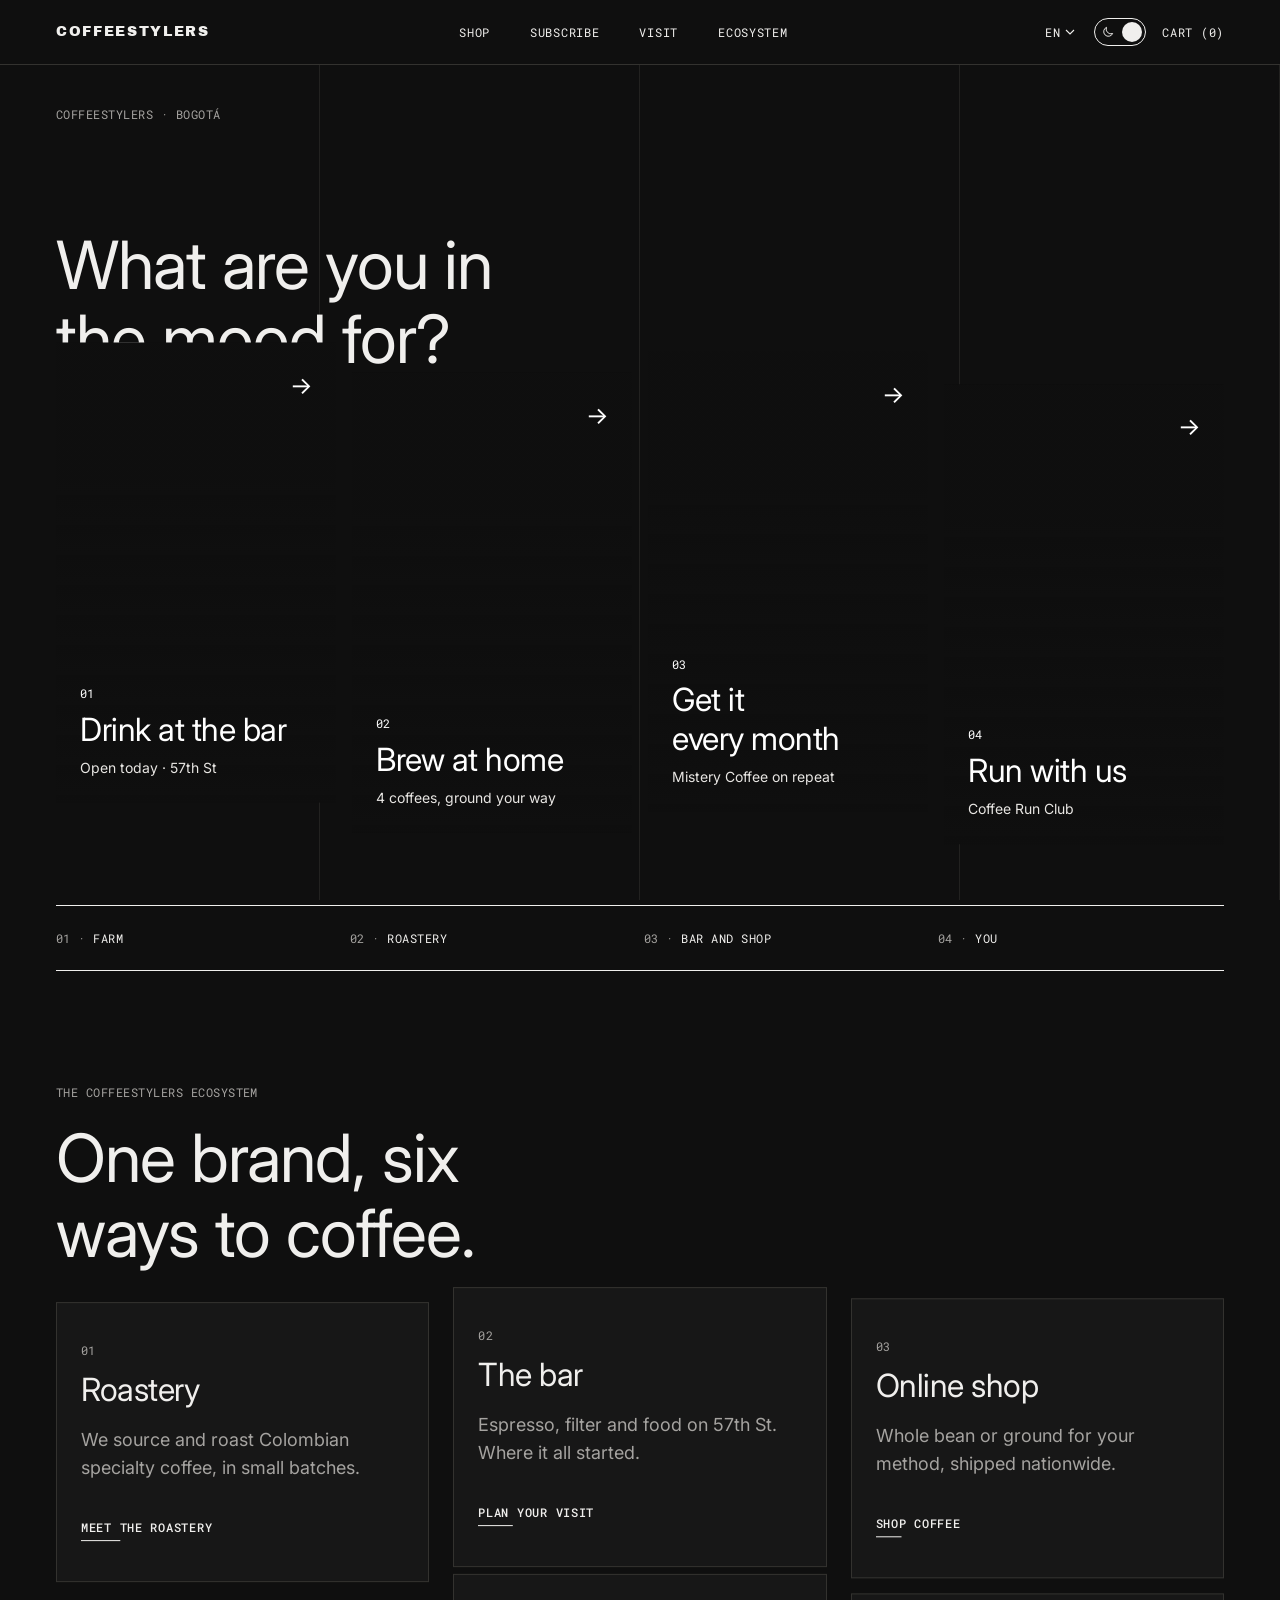
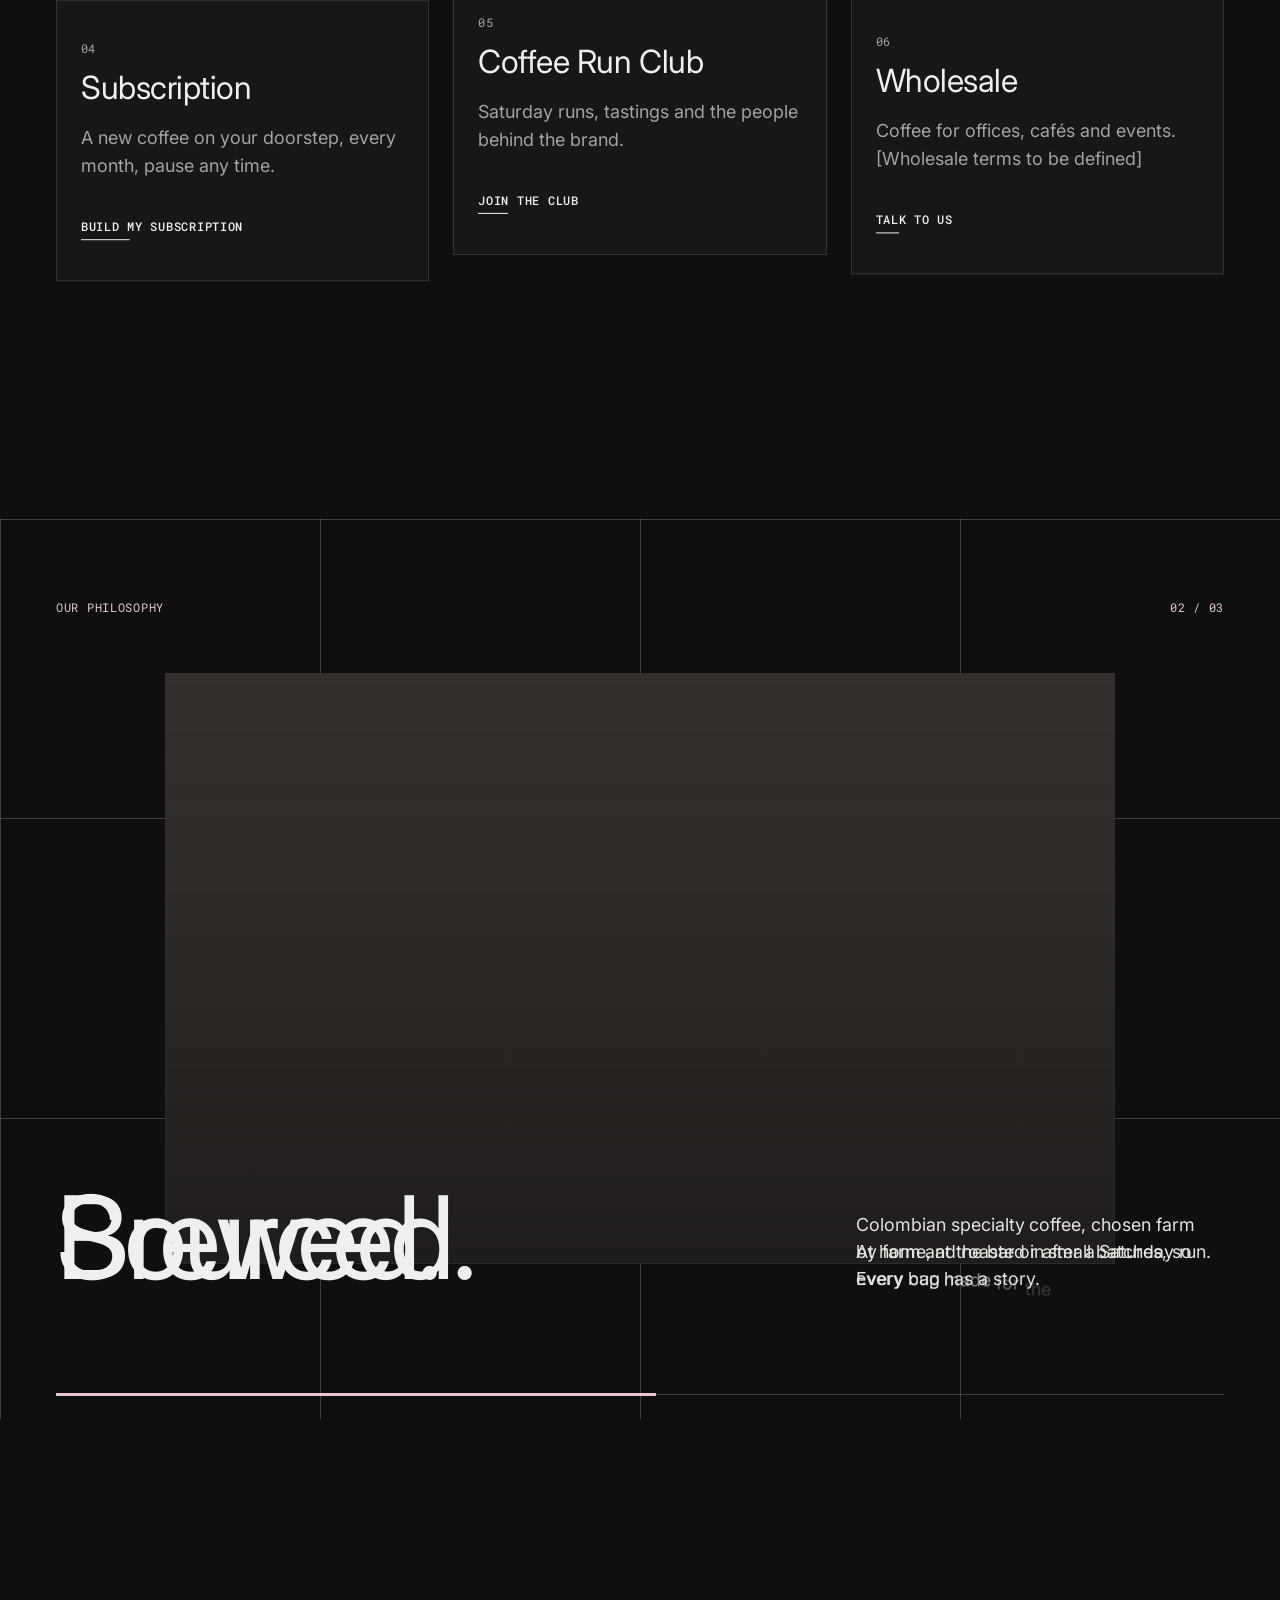
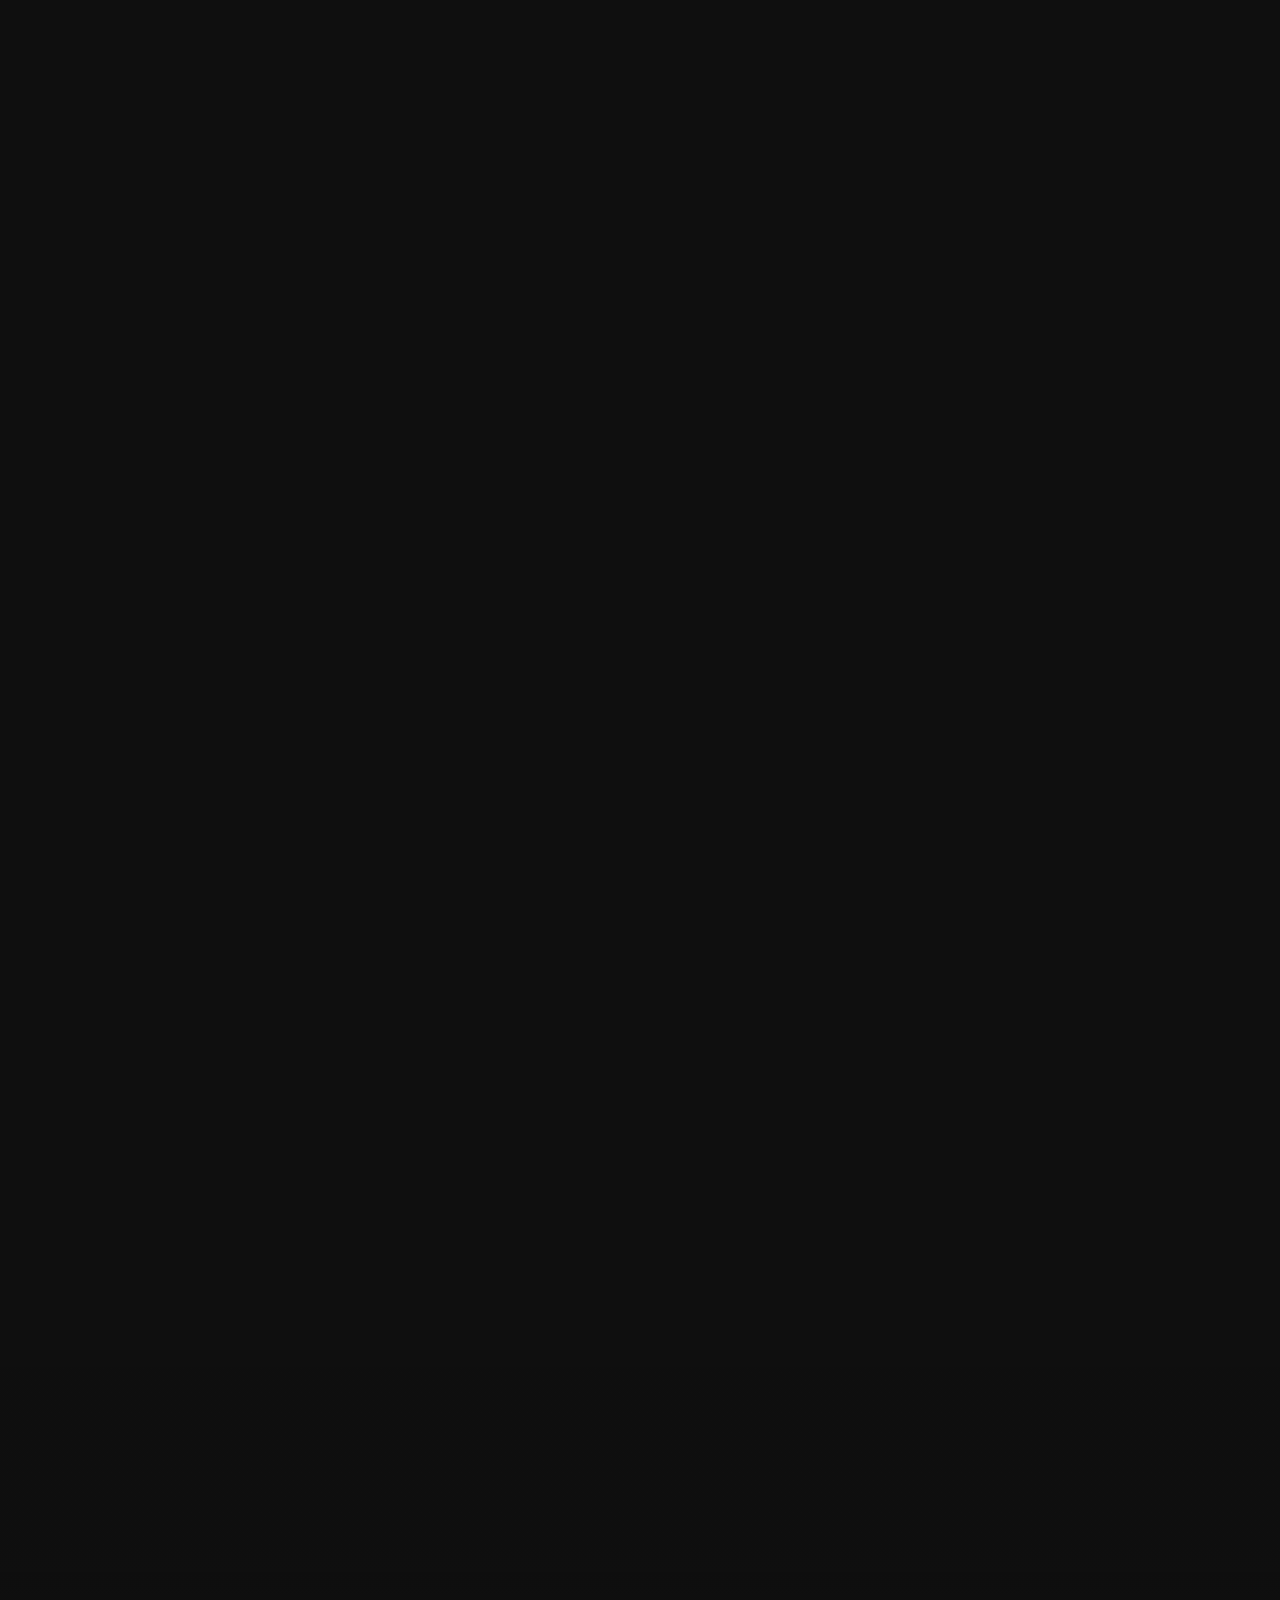
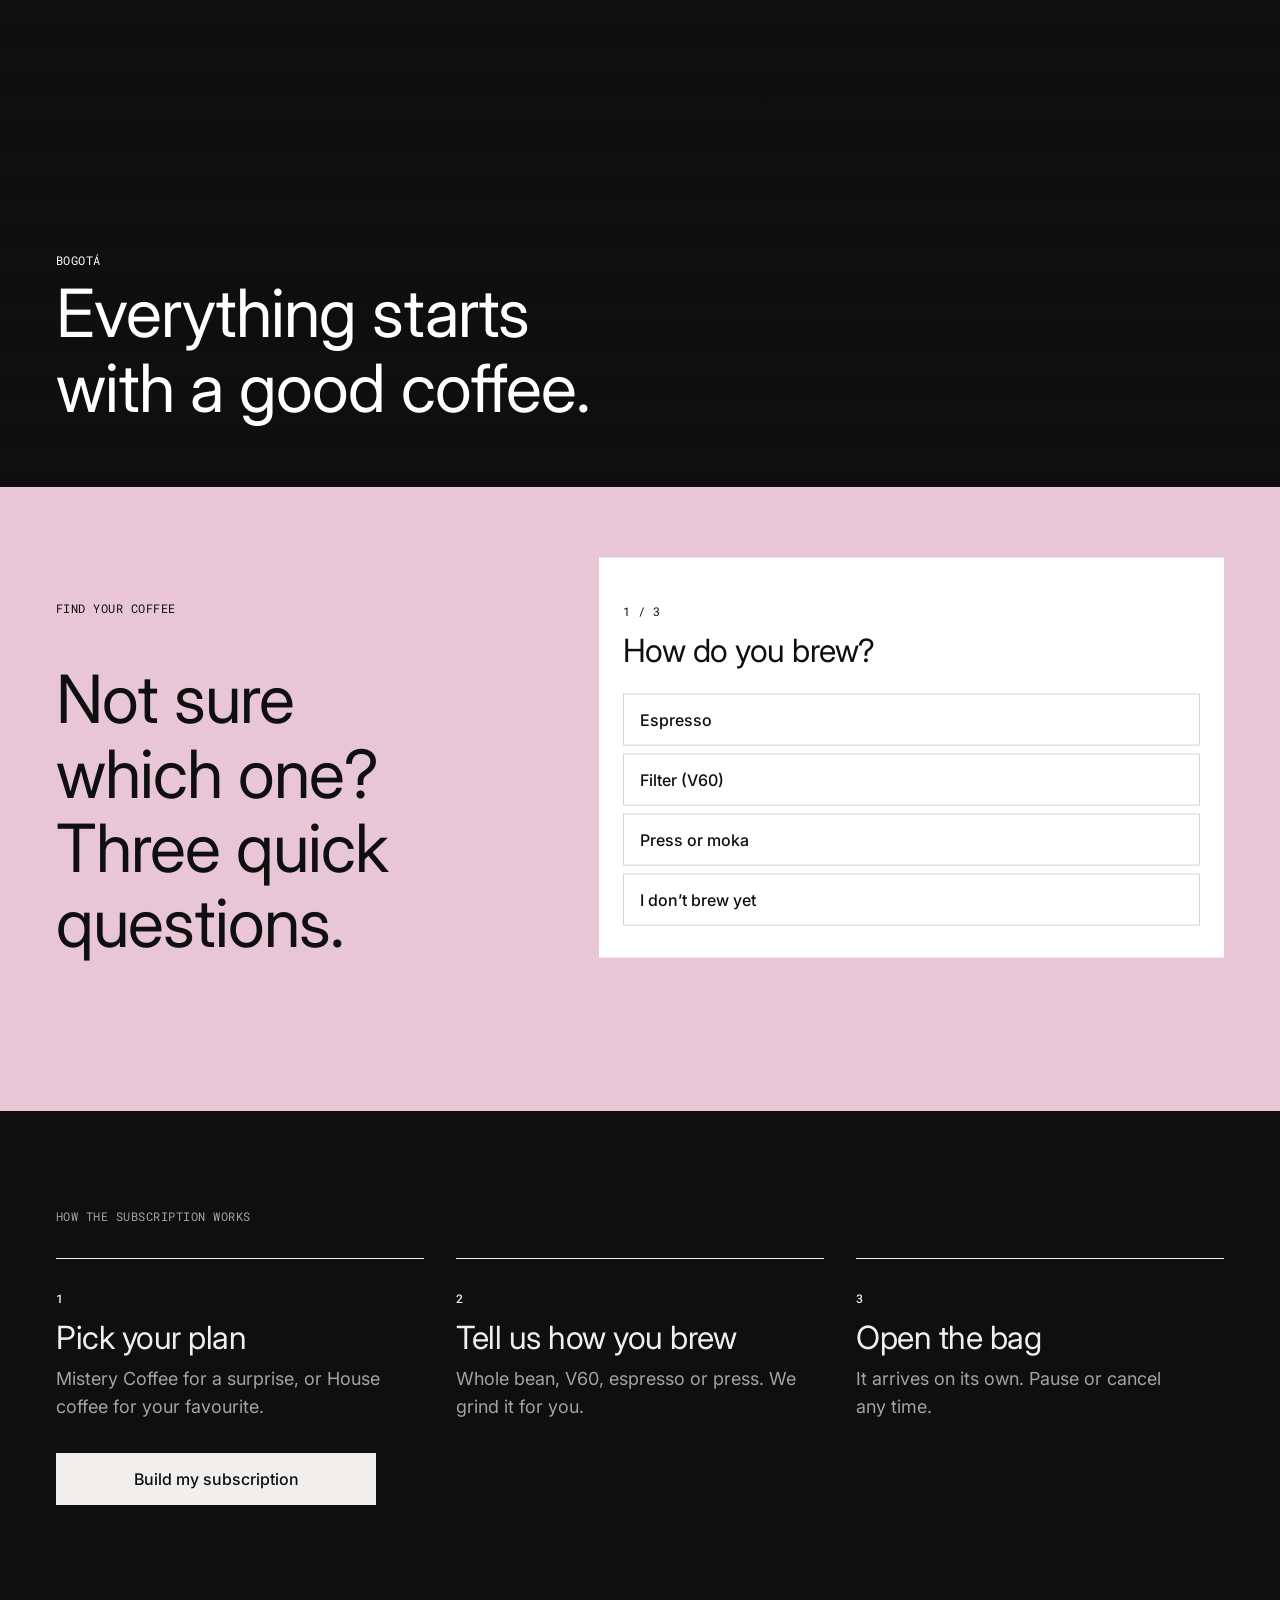
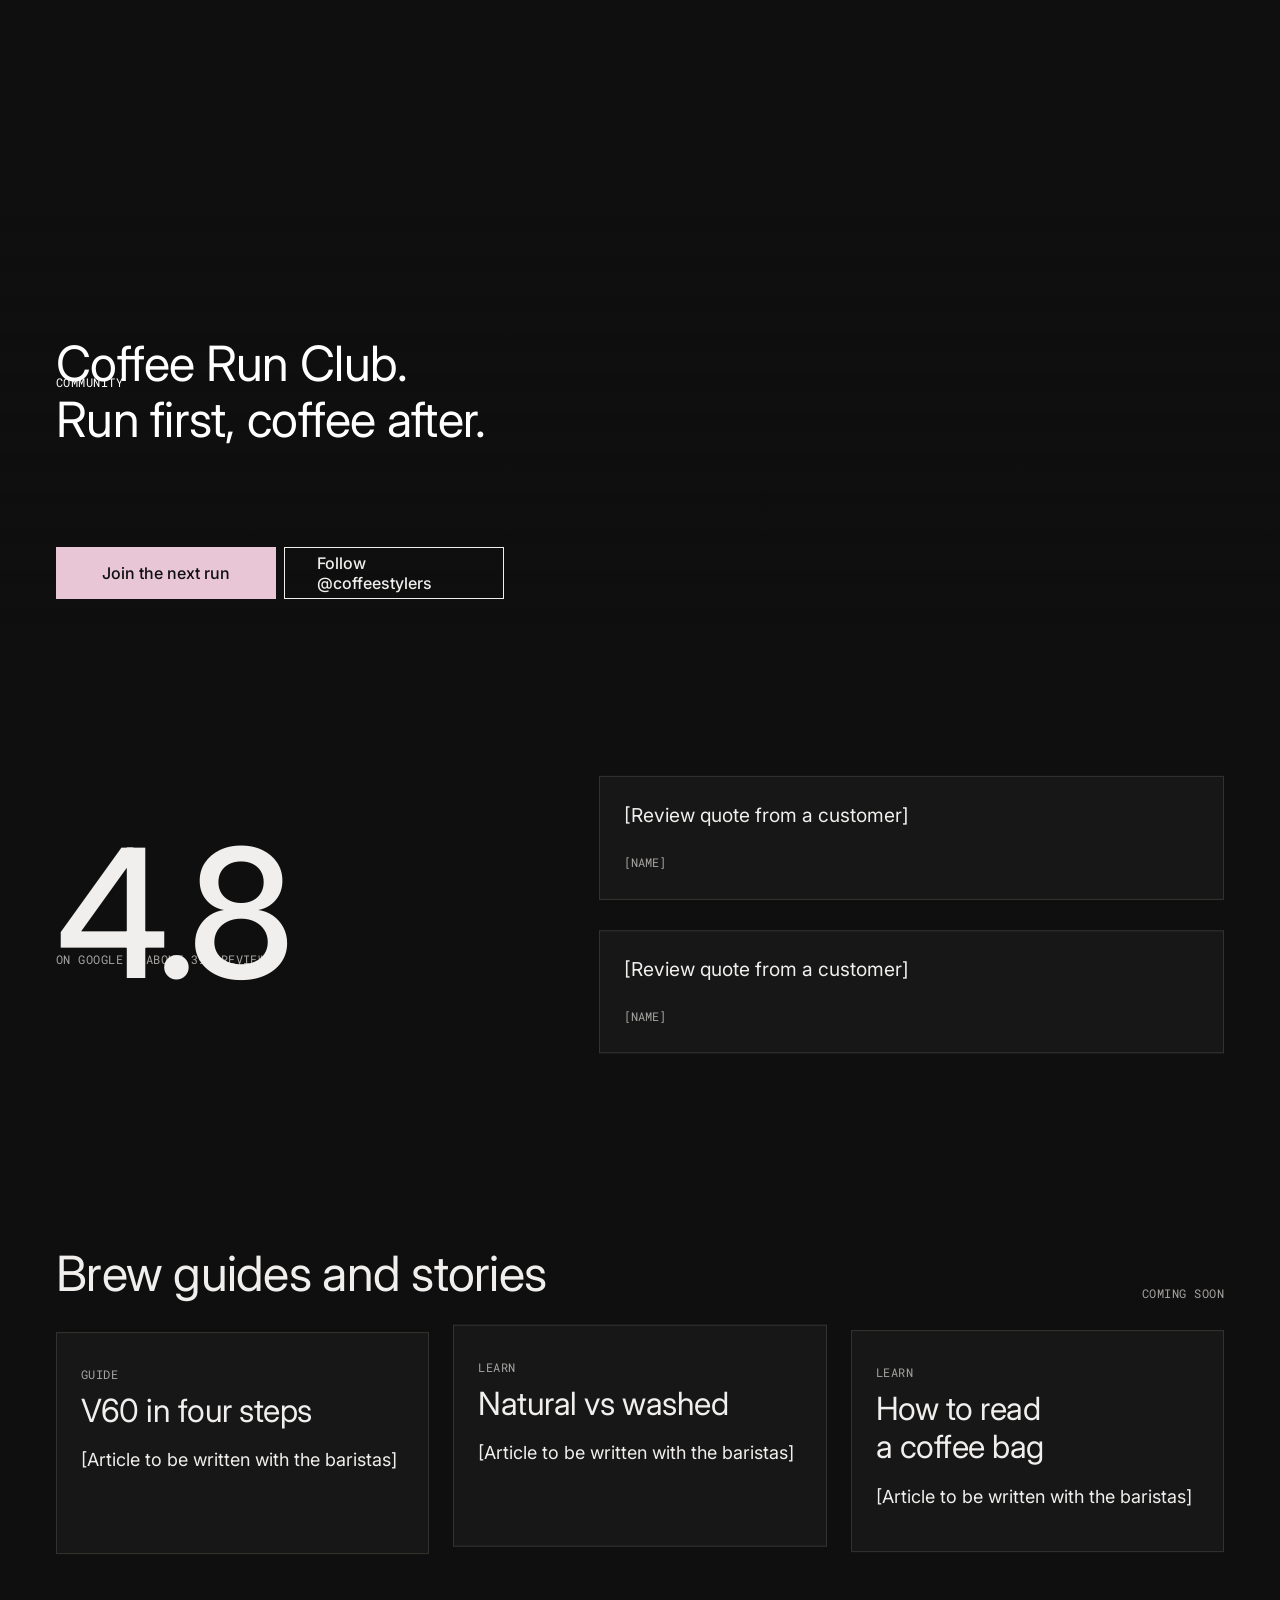
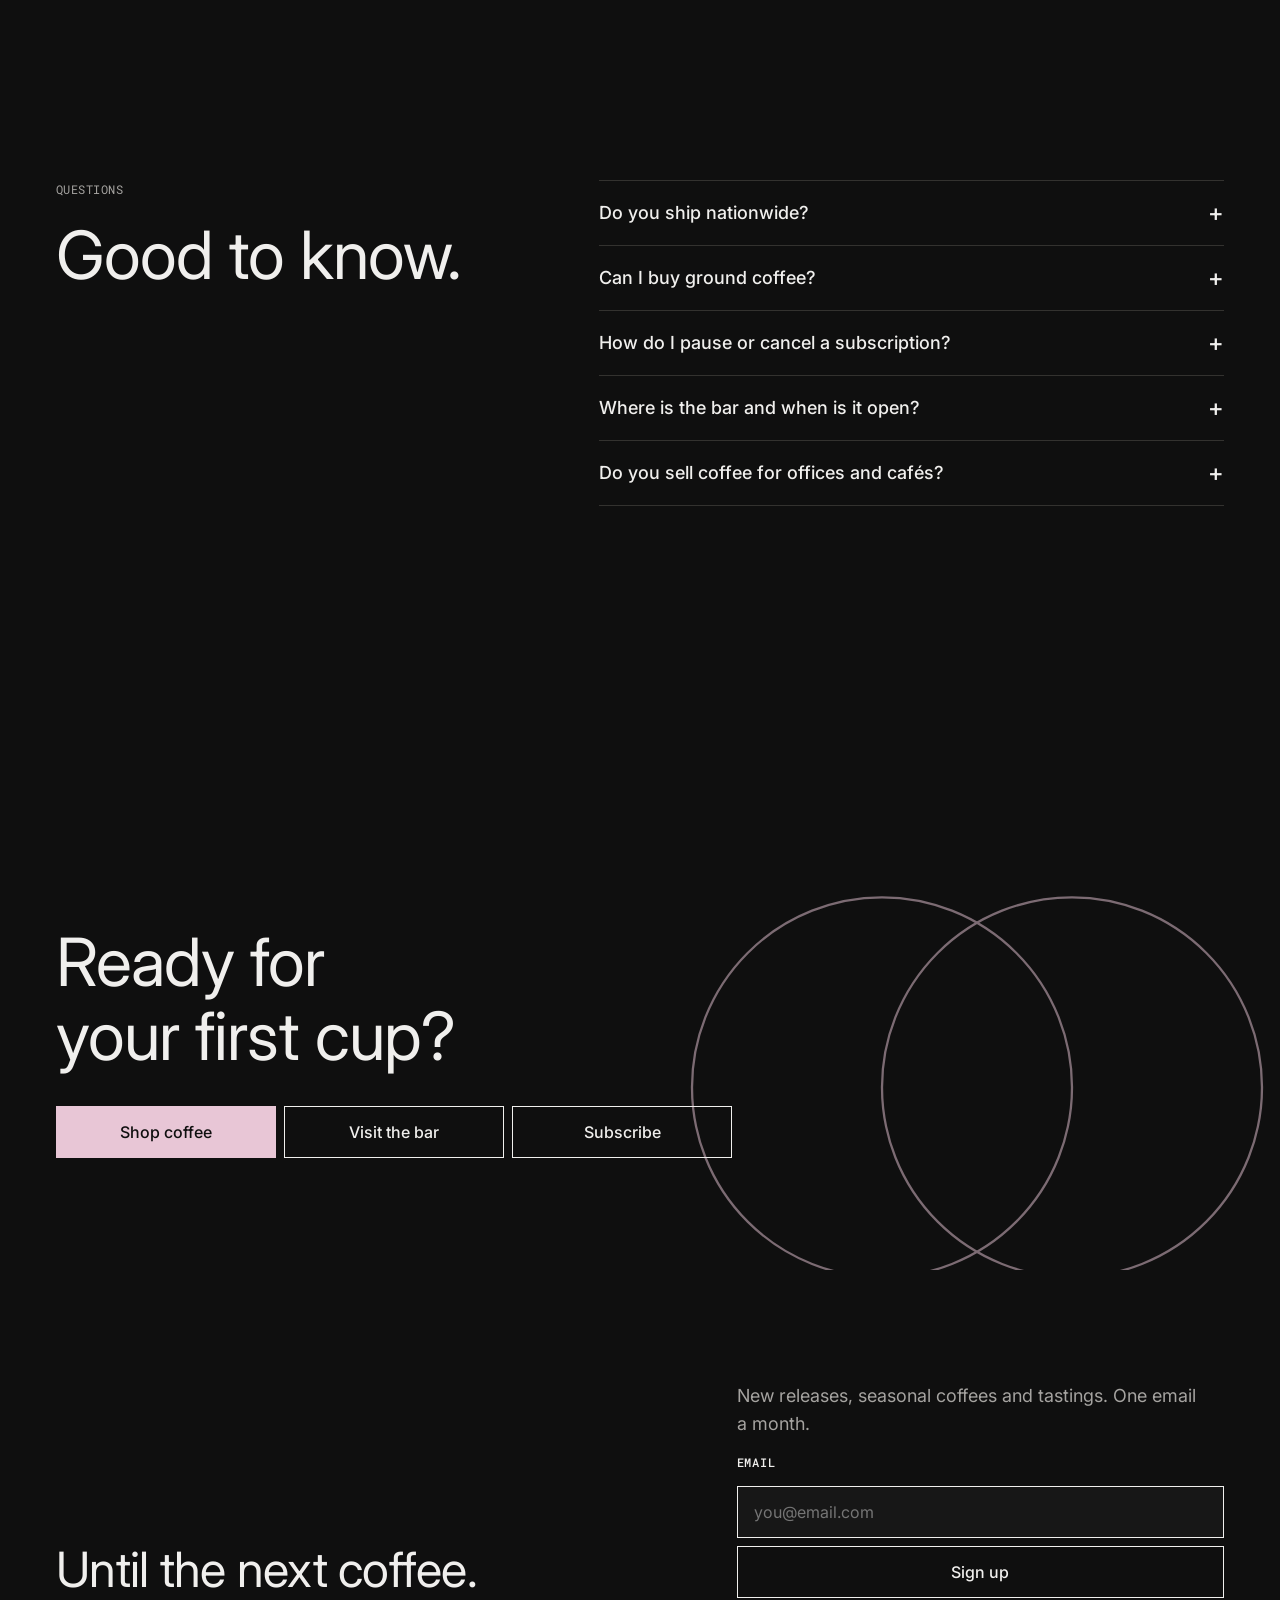
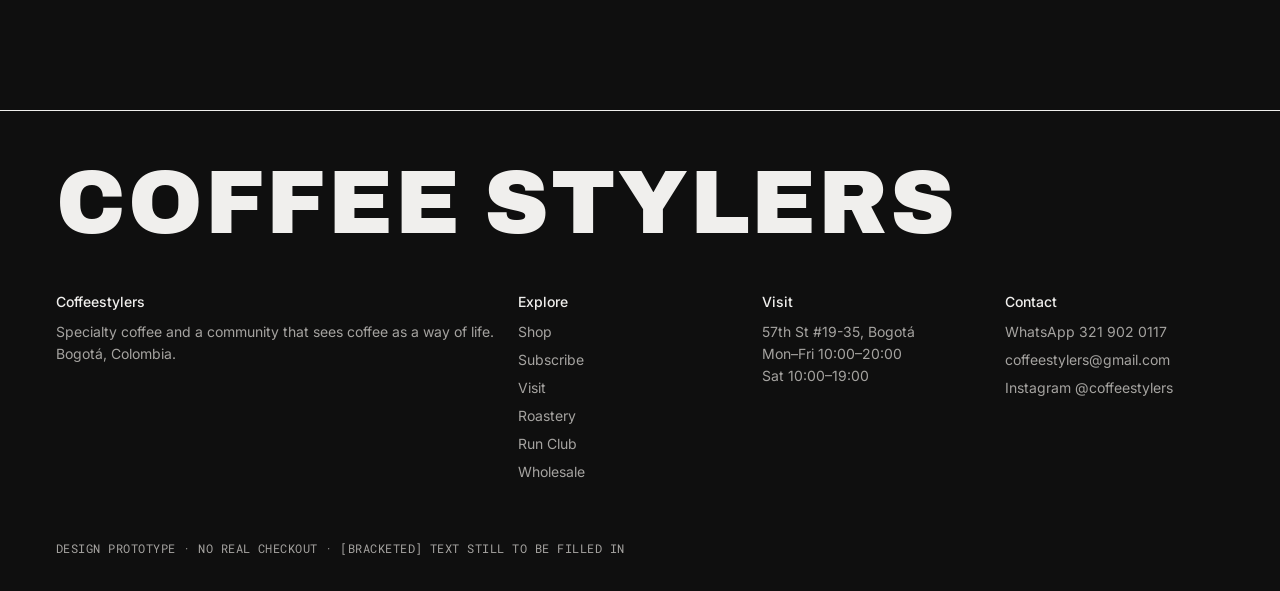
==== commit 4b00ae1c: "Concept B: scroll-driven philosophy tunnel (3D word cubes, grid draw-in, photo opening, word-by-word" ====
--- a/index.html
+++ b/index.html
@@ -3,14 +3,15 @@
 <head>
 <meta charset="utf-8">
 <meta name="viewport" content="width=device-width, initial-scale=1">
-<title>Coffeestylers · Concept C (prototype)</title>
+<title>Coffeestylers · Concept B (prototype)</title>
 <meta name="description" content="Responsive redesign prototype for Coffeestylers, a specialty coffee shop in Bogotá.">
 <script>document.documentElement.classList.add('js');try{var t=localStorage.getItem('cs-theme');if(t?t==='dark':matchMedia('(prefers-color-scheme: dark)').matches)document.documentElement.setAttribute('data-theme','dark')}catch(e){}</script>
 <link rel="preconnect" href="https://fonts.googleapis.com">
 <link rel="preconnect" href="https://fonts.gstatic.com" crossorigin>
 <link rel="stylesheet" href="https://fonts.googleapis.com/css2?family=Archivo+Black&family=Inter:wght@300;400;500&family=Roboto+Mono:wght@400;500&display=swap">
 <link rel="stylesheet" href="styles.css?v=1795367517">
-<link rel="stylesheet" href="concept-c.css?v=1795368571">
+<link rel="stylesheet" href="concept-b.css?v=1795368521">
+<link rel="stylesheet" href="tunnel.css?v=1795378859">
 </head>
 <body>
 <div class="lines" aria-hidden="true"></div>
@@ -20,49 +21,59 @@
 <div class="acts"><div class="lang"><button class="lang-btn" type="button" aria-haspopup="listbox" aria-expanded="false" aria-label="Language"><span class="cur">EN</span><svg viewBox="0 0 24 24" aria-hidden="true"><path d="M6 9l6 6 6-6"/></svg></button><ul class="lang-menu" role="listbox" aria-label="Language" hidden><li role="presentation"><button type="button" role="option" data-l="en" lang="en" aria-selected="true">English</button></li><li role="presentation"><button type="button" role="option" data-l="es" lang="es" aria-selected="false">Español</button></li><li role="presentation"><button type="button" role="option" data-l="fr" lang="fr" aria-selected="false">Français</button></li></ul></div><button class="inv theme" type="button" role="switch" aria-checked="false" aria-label="Dark mode"><span class="trk" aria-hidden="true"><svg class="sun" viewBox="0 0 24 24"><circle cx="12" cy="12" r="4"/><path d="M12 2v2M12 20v2M2 12h2M20 12h2M5 5l1.5 1.5M17.5 17.5L19 19M5 19l1.5-1.5M17.5 6.5L19 5"/></svg><svg class="moon" viewBox="0 0 24 24"><path d="M20 14.5A8 8 0 0 1 9.5 4 8 8 0 1 0 20 14.5z"/></svg><i></i></span></button><a class="cartlink" href="#" aria-label="Cart, 0 items">Cart (0)</a><button class="ico s" aria-label="Search" type="button"><svg viewBox="0 0 24 24" aria-hidden="true"><circle cx="11" cy="11" r="7"/><path d="M20 20l-4-4"/></svg></button></div>
 </div></header>
 <main>
-<section class="jh"><svg class="mono-art" data-lift="-0.2" viewBox="0 0 400 240" aria-hidden="true"><circle class="c1" cx="150" cy="120" r="100"/><circle class="c2" cx="250" cy="120" r="100"/></svg>
-<div class="c"><p class="mono eyebrow rv">Coffeestylers · Bogotá</p><h1 class="frase big rv" data-sy="-0.14" style="--d:1">Coffee, from sunrise to last call.</h1>
-<div class="btns rv" style="--d:2"><a class="btn acc" href="#day">Start your day</a><a class="btn sec" href="shop.html">Shop coffee</a></div></div></section>
-
-<section class="day" id="day" aria-label="A day with Coffeestylers"><div class="day-in"><div class="c day-top mono"><span>A day with Coffeestylers</span><span class="clock" id="clock">07:00</span></div>
-<div class="track" id="track">
-<article class="stop"><span class="ghost" aria-hidden="true">07</span><div class="sph"><i style="background-image:url('https://dcdn-us.mitiendanube.com/stores/007/501/629/products/sin-titulo-1-de0b23dd6bac31ea5417761088496588-1024-1024.webp')"></i></div><div class="stx"><p class="mono"><span>07:00</span> · <span>At home</span></p><h3 class="frase mid">Brew something worth waking up for.</h3><p>Roasted by us and ground for your method. The ritual starts in your kitchen.</p><a class="btn acc" href="shop.html">Shop coffee</a></div></article>
-<article class="stop"><span class="ghost" aria-hidden="true">12</span><div class="sph"><i style="background-image:url('https://dcdn-us.mitiendanube.com/stores/007/501/629/themes/rio/2-slide-1776722511349-2597002930-a1817ce833c035aaf366887a9dc242601776722512-1920-1920.webp')"></i></div><div class="stx"><p class="mono"><span>12:00</span> · <span>At the bar</span></p><h3 class="frase mid">Take a break at the bar.</h3><p>Espresso, filter and food on 57th St. Come alone, leave with company.</p><a class="btn acc" href="visit.html">Plan your visit</a></div></article>
-<article class="stop"><span class="ghost" aria-hidden="true">17</span><div class="sph"><i style="background-image:url('https://dcdn-us.mitiendanube.com/stores/007/501/629/themes/rio/2-slide-1776723098379-2462844389-c85ef9081d4256c665a43cc0b9e0ed6b1776723099-1920-1920.webp')"></i></div><div class="stx"><p class="mono"><span>17:00</span> · <span>Coffee Run Club</span></p><h3 class="frase mid">Run first, coffee after.</h3><p>Saturday runs, tastings and workshops with the people behind the brand.</p><a class="btn acc" href="club.html">Join the club</a></div></article>
-<article class="stop"><span class="ghost" aria-hidden="true">20</span><div class="sph"><i style="background-image:url('https://dcdn-us.mitiendanube.com/stores/007/501/629/products/sin-titulo-1-f8845e8910018749f917761015362830-1024-1024.webp')"></i></div><div class="stx"><p class="mono"><span>20:00</span> · <span>Last call</span></p><h3 class="frase mid">Let tomorrow’s coffee arrive on its own.</h3><p>A new origin every month, ground your way. Pause or cancel any time.</p><a class="btn acc" href="subscribe.html">Build my subscription</a></div></article>
-</div><div class="c"><div class="prog"><i id="prog"></i></div></div></div></section>
-
-<section class="orbit" id="ecosystem"><div class="c split">
-<div><p class="mono eyebrow rv">The Coffeestylers ecosystem</p><h2 class="frase big rv" style="--d:1">One roastery at the centre.</h2><p class="rv" style="--d:2;max-width:44ch">Everything starts with coffee we source and roast. Four doors lead to it, pick the one that fits your day.</p>
-<ul class="elist" id="elist"><li class="ei" data-n="0"><a href="shop.html"><span class="mono suave">01</span><strong class="frase sm">Shop</strong><span>Whole bean or ground, shipped nationwide.</span><span class="tlink">Shop coffee</span></a></li><li class="ei" data-n="1"><a href="visit.html"><span class="mono suave">02</span><strong class="frase sm">Bar</strong><span>Espresso, filter and food on 57th St.</span><span class="tlink">Plan your visit</span></a></li><li class="ei" data-n="2"><a href="club.html"><span class="mono suave">03</span><strong class="frase sm">Club</strong><span>Saturday runs, tastings and community.</span><span class="tlink">Join the club</span></a></li><li class="ei" data-n="3"><a href="subscribe.html"><span class="mono suave">04</span><strong class="frase sm">Subscription</strong><span>A new coffee every month, on its own.</span><span class="tlink">Build my subscription</span></a></li></ul><a class="tlink" href="roastery.html">Meet the roastery</a></div>
-<div class="diagram rv" aria-hidden="true"><svg viewBox="0 0 400 400" id="orb"><circle class="ring dash" cx="200" cy="200" r="188"/><circle class="ring" cx="200" cy="200" r="150"/><circle class="ring" cx="200" cy="200" r="70"/>
-<line x1="200" y1="130" x2="200" y2="50"/><line x1="270" y1="200" x2="350" y2="200"/><line x1="200" y1="270" x2="200" y2="350"/><line x1="130" y1="200" x2="50" y2="200"/>
-<circle class="core" cx="200" cy="200" r="46"/><text x="200" y="204" text-anchor="middle" class="t0">Roastery</text>
-<g class="node" data-n="0"><circle cx="200" cy="50" r="32"/><text x="200" y="54" text-anchor="middle">Shop</text></g>
-<g class="node" data-n="1"><circle cx="350" cy="200" r="32"/><text x="350" y="204" text-anchor="middle">Bar</text></g>
-<g class="node" data-n="2"><circle cx="200" cy="350" r="32"/><text x="200" y="354" text-anchor="middle">Club</text></g>
-<g class="node" data-n="3"><circle cx="50" cy="200" r="32"/><text x="50" y="204" text-anchor="middle">Sub</text></g></svg></div></div></section>
-
-<section class="segs"><div class="c"><p class="mono eyebrow rv">Where do you start?</p>
-<a class="seg rv" data-lift="0.02" href="product.html"><span class="frase mid">I’m new to specialty coffee</span><span class="mono"><span>Start with Blend Prohibido</span> →</span></a>
-<a class="seg rv" data-lift="-0.04" href="shop.html"><span class="frase mid">I know my coffee</span><span class="mono"><span>Explore the four origins</span> →</span></a>
-<a class="seg rv" data-lift="0.02" href="visit.html"><span class="frase mid">I’m in Bogotá</span><span class="mono"><span>Visit the bar this week</span> →</span></a>
-<a class="seg rv" data-lift="-0.04" href="subscribe.html"><span class="frase mid">I want it on repeat</span><span class="mono"><span>Build a subscription</span> →</span></a>
-</div></section>
-
-<section class="bandC" aria-label="Come as you are"><div class="par" data-par="0.16" data-zoom style="background-image:url('https://dcdn-us.mitiendanube.com/stores/007/501/629/themes/rio/2-slide-1776722511349-2597002930-a1817ce833c035aaf366887a9dc242601776722512-1920-1920.webp')"></div><div class="c"><p class="mono eyebrow rv">Bogotá</p><p class="frase big rv" data-lift="0.08" style="--d:1">Come as you are. Leave with company.</p></div></section>
-<section class="nums"><div class="ghostrow dark" aria-hidden="true"><span data-px="0.4">COFFEE STYLERS · COFFEE STYLERS ·</span></div><div class="c"><div class="ngrid">
-<div class="rv"><b data-count="4.8" data-dec="1">4.8</b><span class="mono">Google rating</span></div>
-<div class="rv" data-lift="0.03" style="--d:1"><b data-count="4">4</b><span class="mono">Signature coffees</span></div>
-<div class="rv" data-lift="0.09" style="--d:2"><b data-count="6">6</b><span class="mono">Days a week at the bar</span></div>
-<div class="rv" data-lift="0.05" style="--d:3"><b data-count="1">1</b><span class="mono">Roastery</span></div>
+<section class="bh"><div class="c">
+<p class="mono suave eyebrow rv">Coffeestylers · Bogotá</p>
+<h1 class="frase big rv" data-sy="-0.14" style="--d:1">What are you in the mood for?</h1>
+<div class="intents">
+<a class="intent rv" data-lift="0.02" style="--d:0" href="visit.html"><span class="ph" data-par="0.1" style="background-image:url('https://dcdn-us.mitiendanube.com/stores/007/501/629/themes/rio/2-slide-1776722511349-2597002930-a1817ce833c035aaf366887a9dc242601776722512-1920-1920.webp')"></span><span class="mono">01</span><strong class="frase sm">Drink at the bar</strong><span class="sub">Open today · 57th St</span><span class="go" aria-hidden="true">→</span></a>
+<a class="intent rv" data-lift="0.09" style="--d:1" href="shop.html"><span class="ph" data-par="0.1" style="background-image:url('https://dcdn-us.mitiendanube.com/stores/007/501/629/products/sin-titulo-1-de0b23dd6bac31ea5417761088496588-1024-1024.webp')"></span><span class="mono">02</span><strong class="frase sm">Brew at home</strong><span class="sub">4 coffees, ground your way</span><span class="go" aria-hidden="true">→</span></a>
+<a class="intent rv" data-lift="0.04" style="--d:2" href="subscribe.html"><span class="ph" data-par="0.1" style="background-image:url('https://dcdn-us.mitiendanube.com/stores/007/501/629/products/sin-titulo-1-f8845e8910018749f917761015362830-1024-1024.webp')"></span><span class="mono">03</span><strong class="frase sm">Get it every month</strong><span class="sub">Mistery Coffee on repeat</span><span class="go" aria-hidden="true">→</span></a>
+<a class="intent rv" data-lift="0.12" style="--d:3" href="club.html"><span class="ph" data-par="0.1" style="background-image:url('https://dcdn-us.mitiendanube.com/stores/007/501/629/themes/rio/2-slide-1776723098379-2462844389-c85ef9081d4256c665a43cc0b9e0ed6b1776723099-1920-1920.webp')"></span><span class="mono">04</span><strong class="frase sm">Run with us</strong><span class="sub">Coffee Run Club</span><span class="go" aria-hidden="true">→</span></a>
 </div></div></section>
 
-<section class="brew" id="brew"><div class="c"><p class="mono suave eyebrow rv">Brew guides</p><h2 class="frase big rv" style="--d:1">Make it like the bar does.</h2>
-<div class="tabs" role="tablist" aria-label="Brew guides"><button role="tab" aria-selected="true" data-b="v60">V60</button><button role="tab" aria-selected="false" data-b="espresso">Espresso</button><button role="tab" aria-selected="false" data-b="press">Press</button></div>
-<div class="bpanel" id="bpanel"></div></div></section>
+<section class="flow" aria-label="From farm to cup"><div class="c"><ol class="steps4"><li>Farm</li><li>Roastery</li><li>Bar and shop</li><li>You</li></ol></div></section>
 
-<section class="whole"><div class="ghostrow" aria-hidden="true"><span data-px="-0.4">WHOLESALE · WHOLESALE · WHOLESALE ·</span></div><div class="c duo"><div class="rv"><p class="mono eyebrow">Wholesale and corporate</p><h2 class="frase mid">Coffee for your team, café or event.</h2></div><div class="rv" style="--d:1"><p style="margin:0 0 24px">Tell us what you need and we will build an offer. [Wholesale terms to be defined]</p><a class="btn acc" href="wholesale.html">Talk to us</a></div></div></section>
+<section class="ecos" id="ecosystem"><div class="c">
+<p class="mono suave eyebrow rv">The Coffeestylers ecosystem</p>
+<h2 class="frase big rv" style="--d:1">One brand, six ways to coffee.</h2>
+<div class="ecogrid">
+<a class="eco rv" data-lift="0.02" href="roastery.html"><span class="mono suave">01</span><h3 class="frase sm">Roastery</h3><p>We source and roast Colombian specialty coffee, in small batches.</p><span class="tlink">Meet the roastery</span></a>
+<a class="eco rv" data-lift="0.06" href="visit.html"><span class="mono suave">02</span><h3 class="frase sm">The bar</h3><p>Espresso, filter and food on 57th St. Where it all started.</p><span class="tlink">Plan your visit</span></a>
+<a class="eco rv" data-lift="0.03" href="shop.html"><span class="mono suave">03</span><h3 class="frase sm">Online shop</h3><p>Whole bean or ground for your method, shipped nationwide.</p><span class="tlink">Shop coffee</span></a>
+<a class="eco rv" data-lift="0.02" href="subscribe.html"><span class="mono suave">04</span><h3 class="frase sm">Subscription</h3><p>A new coffee on your doorstep, every month, pause any time.</p><span class="tlink">Build my subscription</span></a>
+<a class="eco rv" data-lift="0.06" href="club.html"><span class="mono suave">05</span><h3 class="frase sm">Coffee Run Club</h3><p>Saturday runs, tastings and the people behind the brand.</p><span class="tlink">Join the club</span></a>
+<a class="eco rv" data-lift="0.03" href="wholesale.html"><span class="mono suave">06</span><h3 class="frase sm">Wholesale</h3><p>Coffee for offices, cafés and events. [Wholesale terms to be defined]</p><span class="tlink">Talk to us</span></a>
+</div></div></section>
+
+<section class="tunnel" aria-label="Our philosophy"><div class="tn-stage"><div class="tn-scene" aria-hidden="true"><div class="tn-world"></div></div><div class="tn-grid" aria-hidden="true"><i class="tn-vl" style="left:0%"></i><i class="tn-vl" style="left:25%"></i><i class="tn-vl" style="left:50%"></i><i class="tn-vl" style="left:75%"></i><i class="tn-vl" style="left:100%"></i><i class="tn-hl" style="top:0%"></i><i class="tn-hl" style="top:33.3%"></i><i class="tn-hl" style="top:66.6%"></i><i class="tn-hl" style="top:100%"></i></div><div class="tn-media" aria-hidden="true"><i style="background-image:url('https://dcdn-us.mitiendanube.com/stores/007/501/629/themes/rio/2-slide-1776722511349-2597002930-a1817ce833c035aaf366887a9dc242601776722512-1920-1920.webp')"></i></div><div class="tn-hud"><span class="tn-eyebrow" data-en="Our philosophy">Our philosophy</span><span class="tn-count">01 / 03</span></div><div class="tn-blocks"><div class="tn-block" data-b="0"><h2 class="tn-title" data-en="Sourced.">Sourced.</h2><p class="tn-desc" data-en="Colombian specialty coffee, chosen farm by farm and roasted in small batches, so every bag has a story.">Colombian specialty coffee, chosen farm by farm and roasted in small batches, so every bag has a story.</p></div><div class="tn-block" data-b="1"><h2 class="tn-title" data-en="Brewed.">Brewed.</h2><p class="tn-desc" data-en="At home, at the bar or after a Saturday run. Every cup made for the moment it is drunk.">At home, at the bar or after a Saturday run. Every cup made for the moment it is drunk.</p></div><div class="tn-block" data-b="2"><h2 class="tn-title" data-en="Shared.">Shared.</h2><p class="tn-desc" data-en="A community around the table, the road and the bag that arrives each month. That is the ecosystem.">A community around the table, the road and the bag that arrives each month. That is the ecosystem.</p></div></div><div class="tn-bar" aria-hidden="true"><i></i></div></div></section>
+<section class="bandB" aria-label="Coffeestylers"><div class="par" data-par="0.16" data-zoom style="background-image:url('https://dcdn-us.mitiendanube.com/stores/007/501/629/themes/rio/2-slide-1776722511349-2597002930-a1817ce833c035aaf366887a9dc242601776722512-1920-1920.webp')"></div><div class="ghostrow" aria-hidden="true"><span data-px="0.45">ROASTERY · BAR · SHOP · CLUB · WHOLESALE ·</span></div><div class="c"><p class="mono eyebrow rv">Bogotá</p><p class="frase big rv" data-lift="0.08" style="--d:1">Everything starts with a good coffee.</p></div></section>
+<section class="guide" id="guide"><div class="c split">
+<div><p class="mono eyebrow rv">Find your coffee</p><h2 class="frase big rv" data-lift="-0.05" style="--d:1">Not sure which one? Three quick questions.</h2></div>
+<div class="quiz rv" data-lift="0.07" style="--d:1" id="quiz">
+<div class="q on" data-q="brew"><p class="mono">1 / 3</p><h3 class="frase sm">How do you brew?</h3>
+<div class="opts"><button type="button" data-v="espresso">Espresso</button><button type="button" data-v="filter">Filter (V60)</button><button type="button" data-v="press">Press or moka</button><button type="button" data-v="none">I don’t brew yet</button></div></div>
+<div class="q" data-q="taste"><p class="mono">2 / 3</p><h3 class="frase sm">What do you like?</h3>
+<div class="opts"><button type="button" data-v="sweet">Sweet and fruity</button><button type="button" data-v="everyday">Balanced, every day</button><button type="button" data-v="surprise">Surprise me</button></div></div>
+<div class="q" data-q="freq"><p class="mono">3 / 3</p><h3 class="frase sm">How often?</h3>
+<div class="opts"><button type="button" data-v="once">Just this once</button><button type="button" data-v="monthly">Every month</button></div></div>
+<div class="q res" data-q="result"><p class="mono">Your coffee</p><div class="resbox"><span class="rph" id="rimg"></span><div><h3 class="frase sm" id="rname">Pacamara Natural</h3><p id="rwhy"></p><div class="btns"><a class="btn" id="rcta" href="shop.html">See the coffee</a><a class="btn sec" id="rsub" href="subscribe.html" hidden>Subscribe to it</a></div></div></div><button class="tlink" type="button" id="qreset">Start again</button></div>
+</div></div></section>
+
+<section class="how" id="how"><div class="c">
+<p class="mono suave eyebrow rv">How the subscription works</p>
+<div class="howgrid">
+<div class="rv"><span class="num">1</span><h3 class="frase sm">Pick your plan</h3><p>Mistery Coffee for a surprise, or House coffee for your favourite.</p></div>
+<div class="rv" style="--d:1"><span class="num">2</span><h3 class="frase sm">Tell us how you brew</h3><p>Whole bean, V60, espresso or press. We grind it for you.</p></div>
+<div class="rv" style="--d:2"><span class="num">3</span><h3 class="frase sm">Open the bag</h3><p>It arrives on its own. Pause or cancel any time.</p></div>
+</div><a class="btn" href="subscribe.html" style="max-width:320px">Build my subscription</a></div></section>
+
+<section class="club" id="club" aria-label="Coffee Run Club"><div class="par" data-par="0.1" data-zoom style="background-image:url('https://dcdn-us.mitiendanube.com/stores/007/501/629/themes/rio/2-slide-1776723098379-2462844389-c85ef9081d4256c665a43cc0b9e0ed6b1776723099-1920-1920.webp')"></div><div class="c"><p class="mono eyebrow rv">Community</p><p class="frase mid rv" data-lift="0.12" style="--d:1">Coffee Run Club. Run first, coffee after.</p><div class="btns rv" style="--d:2"><a class="btn acc" href="visit.html">Join the next run</a><a class="btn sec" href="https://www.instagram.com/coffeestylers/" target="_blank" rel="noopener">Follow @coffeestylers</a></div></div></section>
+
+<section class="proof"><div class="c split"><div class="rv"><p class="big4" data-lift="0.14">4.8</p><p class="mono suave">On Google · about 390 reviews</p></div>
+<div class="quotes rv" style="--d:1"><blockquote data-lift="0.03"><p>[Review quote from a customer]</p><cite>[Name]</cite></blockquote><blockquote data-lift="0.08"><p>[Review quote from a customer]</p><cite>[Name]</cite></blockquote></div></div></section>
+
+<section class="journal"><div class="c"><div class="head2 rv"><h2 class="frase mid">Brew guides and stories</h2><span class="mono suave">Coming soon</span></div>
+<div class="cards3"><div class="info rv" data-lift="0.03"><p class="mono suave">Guide</p><h3 class="frase sm">V60 in four steps</h3><p>[Article to be written with the baristas]</p></div><div class="info rv" data-lift="0.09" style="--d:1"><p class="mono suave">Learn</p><h3 class="frase sm">Natural vs washed</h3><p>[Article to be written with the baristas]</p></div><div class="info rv" data-lift="0.05" style="--d:2"><p class="mono suave">Learn</p><h3 class="frase sm">How to read a coffee bag</h3><p>[Article to be written with the baristas]</p></div></div></div></section>
 
 <section class="faq" id="faq" aria-label="FAQ"><div class="c split"><div><p class="mono suave eyebrow rv">Questions</p><h2 class="frase big rv" style="--d:1">Good to know.</h2></div><div class="rv" style="--d:1">
 <details><summary>Do you ship nationwide?</summary><p>Yes. Shipping time and cost: [Time · cost]. You can also pick up at the bar for free.</p></details>
@@ -71,6 +82,8 @@
 <details><summary>Where is the bar and when is it open?</summary><p>57th St #19-35, Bogotá. Monday to Friday 10:00–20:00, Saturday 10:00–19:00, closed on Sundays.</p></details>
 <details><summary>Do you sell coffee for offices and cafés?</summary><p>Yes. Write to coffeestylers@gmail.com and tell us what you need. [Wholesale terms to be defined]</p></details>
 </div></div></section>
+
+<section class="endcta"><svg class="deco" viewBox="0 0 400 240" aria-hidden="true" data-lift="-0.2"><circle cx="150" cy="120" r="100"/><circle cx="250" cy="120" r="100"/></svg><div class="ghostrow" aria-hidden="true"><span data-px="0.4">FIRST CUP · FIRST CUP · FIRST CUP ·</span></div><div class="c"><h2 class="frase big rv">Ready for your first cup?</h2><div class="btns rv" style="--d:1"><a class="btn" href="shop.html">Shop coffee</a><a class="btn sec" href="visit.html">Visit the bar</a><a class="btn sec" href="subscribe.html">Subscribe</a></div></div></section>
 <section class="news"><div class="c duo"><div class="rv"><h2 class="frase mid">Until the next coffee.</h2></div><div class="rv" style="--d:1"><p class="suave" style="margin:0 0 16px">New releases, seasonal coffees and tastings. One email a month.</p><form class="form" onsubmit="return false"><label for="mail">Email</label><input id="mail" type="email" placeholder="you@email.com" autocomplete="email"><button class="btn sec" type="submit">Sign up</button></form></div></div></section>
 </main>
 <footer class="pie"><div class="c">
@@ -86,6 +99,7 @@
 <nav class="nav" aria-label="Main"><div class="c"><a href="shop.html"><svg viewBox="0 0 24 24" aria-hidden="true"><path d="M5 8h12v6a5 5 0 0 1-5 5h-2a5 5 0 0 1-5-5z"/><path d="M17 10h1.5a2.5 2.5 0 0 1 0 5H17"/></svg>Shop</a><a href="subscribe.html"><svg viewBox="0 0 24 24" aria-hidden="true"><path d="M4 12a8 8 0 0 1 14-5.3M20 12a8 8 0 0 1-14 5.3"/><path d="M18 3v4h-4M6 21v-4h4"/></svg>Subscribe</a><a href="visit.html"><svg viewBox="0 0 24 24" aria-hidden="true"><path d="M12 21s-7-6.2-7-11a7 7 0 0 1 14 0c0 4.8-7 11-7 11z"/><circle cx="12" cy="10" r="2.5"/></svg>Visit</a><a href="#" aria-label="Cart, 0 items"><svg viewBox="0 0 24 24" aria-hidden="true"><path d="M6 7h12l-1 13H7z"/><path d="M9 7a3 3 0 0 1 6 0"/></svg>Cart</a></div></nav>
 <script src="i18n.js?v=1795367517"></script>
 <script src="app.js?v=1795367517"></script>
-<script src="concept.js?v=1795368571"></script>
+<script src="concept.js?v=1795368521"></script>
+<script src="tunnel.js?v=1795378859"></script>
 </body>
 </html>
--- a/concept-b.css
+++ b/concept-b.css
@@ -0,0 +1,89 @@
+/* Concept B: Hub. Intent-led home, pink-forward, framed cards. */
+.bh{padding-top:40px}
+.bh .big{max-width:14ch;margin-bottom:40px}
+.intents{display:grid;gap:12px}
+@media(min-width:700px){.intents{grid-template-columns:repeat(2,1fr);gap:16px}}
+@media(min-width:1100px){.intents{grid-template-columns:repeat(4,1fr)}}
+.intent{position:relative;display:flex;flex-direction:column;justify-content:flex-end;gap:8px;min-height:300px;padding:24px;color:#fff;text-decoration:none;overflow:hidden;background:var(--ink0)}
+@media(min-width:1100px){.intent{min-height:460px}}
+.intent .ph{position:absolute;inset:0;background-size:cover;background-position:center;transition:transform var(--m-slow) var(--m-ease)}
+.intent::after{content:"";position:absolute;inset:0;background:linear-gradient(to top,rgba(15,15,15,.82),rgba(15,15,15,.1) 70%)}
+.intent>*:not(.ph){position:relative;z-index:1}
+.intent:hover .ph{transform:scale(1.05)}
+.intent .go{position:absolute;right:24px;top:24px;z-index:1;font-size:24px;transition:transform var(--m-base) var(--m-ease)}
+.intent:hover .go{transform:translateX(8px)}
+.intent .sub{font-size:var(--t-sec);color:#E8E6E3}
+.flow{padding:0}
+.steps4{list-style:none;margin:0;padding:24px 0;display:grid;grid-template-columns:repeat(2,1fr);gap:8px;border-block:1px solid var(--tinta);counter-reset:s}
+@media(min-width:700px){.steps4{grid-template-columns:repeat(4,1fr)}}
+.steps4 li{font:var(--t-meta) var(--mono);letter-spacing:.04em;text-transform:uppercase;counter-increment:s}
+.steps4 li::before{content:"0" counter(s) " · ";color:var(--suave)}
+.ecos .big{max-width:16ch;margin-bottom:40px}
+.ecogrid{display:grid;gap:16px}
+@media(min-width:700px){.ecogrid{grid-template-columns:repeat(2,1fr)}}
+@media(min-width:1100px){.ecogrid{grid-template-columns:repeat(3,1fr);gap:24px}}
+.eco{display:block;text-decoration:none;border:1px solid var(--linea);padding:32px 24px;background:var(--blanco);transition:border-color var(--m-base) var(--m-ease),background var(--m-base) var(--m-ease)}
+.eco:hover{border-color:var(--tinta);background:var(--rosa);color:var(--ink0)}
+.eco h3{margin:8px 0 16px}.eco p{margin:0 0 24px;color:var(--suave)}.eco:hover p{color:#3B3532}
+html[data-theme=dark] .eco{background:#171717}
+.guide{background:var(--rosa);color:var(--ink0)}
+.guide .split,.how .howgrid,.proof .split,.faq .split{display:grid;gap:32px}
+@media(min-width:900px){.guide .split,.proof .split,.faq .split{grid-template-columns:5fr 7fr;gap:96px;align-items:start}}
+.quiz{background:#fff;color:#0F0F0F;padding:32px 24px;min-height:340px}
+.q{display:none}.q.on{display:block}
+.q h3{margin:8px 0 24px}
+.opts{display:grid;gap:8px}
+.opts button{min-height:52px;text-align:left;padding:0 16px;border:1px solid #D6D4D1;background:transparent;color:#0F0F0F;font:500 16px var(--sans);cursor:pointer;transition:background var(--m-fast),color var(--m-fast)}
+.opts button:hover,.opts button:focus-visible{background:#0F0F0F;color:#fff}
+.resbox{display:grid;gap:24px;margin:16px 0}
+@media(min-width:700px){.resbox{grid-template-columns:180px 1fr;align-items:center}}
+.rph{display:block;aspect-ratio:1;background:#D6D4D1 center/cover}
+.res .btn{width:100%}.res .btns{margin-top:16px}
+.res .tlink{background:none;border:0;cursor:pointer;color:#0F0F0F}
+.how{padding-top:96px}
+.howgrid{margin:32px 0}
+@media(min-width:900px){.howgrid{grid-template-columns:repeat(3,1fr);gap:32px}}
+.howgrid>div{border-top:1px solid var(--tinta);padding-top:24px}
+.howgrid .num{font:500 var(--t-meta) var(--mono)}
+.howgrid h3{margin:8px 0 8px}.howgrid p{margin:0;color:var(--suave)}
+.club{position:relative;overflow:hidden;min-height:clamp(380px,70svh,720px);display:flex;align-items:flex-end;padding:48px 0;color:#fff;background:var(--ink0)}
+.club .par{position:absolute;left:0;right:0;top:-12%;bottom:-12%;background-size:cover;background-position:center}
+.club::after{content:"";position:absolute;inset:0;background:linear-gradient(to top,rgba(15,15,15,.8),rgba(15,15,15,.05) 70%)}
+.club .c{position:relative;z-index:1}.club .frase{max-width:16ch;margin:8px 0 24px}
+.proof .big4{font:500 clamp(80px,14vw,200px)/1 var(--sans);letter-spacing:-.04em;margin:0}
+.quotes{display:grid;gap:16px}
+blockquote{margin:0;border:1px solid var(--linea);padding:24px;background:var(--blanco)}
+html[data-theme=dark] blockquote{background:#171717}
+blockquote p{margin:0 0 16px;font-size:var(--lead)}blockquote cite{font:var(--t-meta) var(--mono);text-transform:uppercase;color:var(--suave)}
+details{border-top:1px solid var(--linea);padding:0}
+details:last-child{border-bottom:1px solid var(--linea)}
+summary{min-height:64px;display:flex;align-items:center;justify-content:space-between;gap:16px;cursor:pointer;font:500 18px var(--sans);list-style:none}
+summary::-webkit-details-marker{display:none}
+summary::after{content:"+";font-size:24px;transition:transform var(--m-base) var(--m-ease)}
+details[open] summary::after{transform:rotate(45deg)}
+details p{margin:0 0 24px;color:var(--suave);max-width:60ch}
+.endcta{background:var(--ink0);color:var(--paper0)}
+.endcta .big{max-width:14ch;margin-bottom:32px}
+.endcta .btn{background:var(--rosa);color:var(--ink0);border-color:var(--rosa)}.endcta .btn.sec{background:transparent;color:var(--paper0);border-color:var(--paper0)}
+.endcta .btns{grid-template-columns:1fr}@media(min-width:900px){.endcta .btns{grid-template-columns:repeat(3,minmax(0,220px))}}
+
+/* ---- parallax layers ---- */
+.ghostrow{overflow:hidden;white-space:nowrap;pointer-events:none;user-select:none;line-height:1;padding:8px 0}
+.ghostrow span{display:inline-block;font:900 clamp(72px,14vw,220px)/1 var(--logo,'Archivo Black',sans-serif);letter-spacing:-.02em;color:transparent;-webkit-text-stroke:1px currentColor;opacity:.28;will-change:transform}
+.ghostrow.light{color:var(--tinta)}
+.deco{position:absolute;right:-6%;top:8%;width:min(80vw,760px);pointer-events:none;opacity:.5;z-index:0}
+.deco circle{fill:none;stroke:currentColor;stroke-width:1.2}
+.pg-hero,.endcta{position:relative;overflow:hidden}
+.pg-cta{position:relative;overflow:hidden}
+.pg-cta .ghostrow,.endcta .ghostrow,.whole .ghostrow{color:var(--rosa)}
+.pg-cta .c,.endcta .c{position:relative;z-index:1}
+@media(prefers-reduced-motion:reduce){.ghostrow span{transform:none!important}}
+.intent .ph{top:-14%;bottom:-14%;transition:none!important}
+.intent:hover .ph{transform:none}
+.bandB{position:relative;overflow:hidden;min-height:clamp(420px,80svh,760px);display:flex;flex-direction:column;justify-content:flex-end;padding:48px 0;color:#fff;background:var(--ink0)}
+.bandB .par{position:absolute;left:0;right:0;top:-14%;bottom:-14%;background-size:cover;background-position:center}
+.bandB::after{content:"";position:absolute;inset:0;background:linear-gradient(to top,rgba(15,15,15,.82),rgba(15,15,15,.1) 75%)}
+.bandB>*:not(.par){position:relative;z-index:1}
+.bandB .ghostrow{position:absolute;left:0;top:12%;color:#fff;z-index:1}
+.bandB .big{max-width:14ch}
+.endcta .deco{color:var(--rosa);top:auto;bottom:-20%}
--- a/tunnel.css
+++ b/tunnel.css
@@ -0,0 +1,33 @@
+/* Philosophy tunnel: pinned scroll scene (cubes fly-through, grid draw-in, photo opening, word-by-word text) */
+.tunnel{position:relative;height:640vh;background:#0F0F0F;color:#F0EFED}
+@media(max-width:699px){.tunnel{height:520vh}}
+.tn-stage{position:sticky;top:0;height:100vh;height:100svh;overflow:hidden}
+.tn-scene{position:absolute;inset:0;perspective:800px;perspective-origin:50% 50%;overflow:hidden}
+.tn-world{position:absolute;inset:0;transform-style:preserve-3d}
+.tn-cube{position:absolute;left:50%;top:50%;transform-style:preserve-3d}
+.tn-f{position:absolute;inset:0;border:1px solid rgba(240,239,237,.38);display:grid;place-items:center;font:500 clamp(14px,1.6vw,22px) var(--mono,'Roboto Mono',monospace);letter-spacing:.04em;text-transform:uppercase;color:rgba(240,239,237,.75);backface-visibility:visible}
+.tn-grid{position:absolute;inset:0;pointer-events:none}
+.tn-vl,.tn-hl{position:absolute;background:rgba(240,239,237,.2)}
+.tn-vl{top:0;bottom:0;width:1px;transform:scaleY(0);transform-origin:top}
+.tn-hl{left:0;right:0;height:1px;transform:scaleX(0);transform-origin:left}
+.tn-media{position:absolute;inset:0;clip-path:inset(40% 30%);opacity:0;background:#3B3532;overflow:hidden}
+.tn-media i{position:absolute;inset:-6%;background:#3B3532 center/cover no-repeat;will-change:transform}
+.tn-media::after{content:"";position:absolute;inset:0;background:linear-gradient(to top,rgba(15,15,15,.78),rgba(15,15,15,.25) 60%,rgba(15,15,15,.1))}
+.tn-hud{position:absolute;left:var(--g,24px);right:var(--g,24px);top:calc(var(--hdr,64px) + 16px);display:flex;justify-content:space-between;font:12px var(--mono,'Roboto Mono',monospace);letter-spacing:.06em;text-transform:uppercase;color:#E8C6D6;z-index:3}
+.tn-bar{position:absolute;left:var(--g,24px);right:var(--g,24px);bottom:24px;height:1px;background:rgba(240,239,237,.2);z-index:3}
+.tn-bar i{position:absolute;left:0;top:-1px;height:3px;width:0;background:#E8C6D6}
+.tn-blocks{position:absolute;inset:0;z-index:2}
+.tn-block{position:absolute;left:var(--g,24px);right:var(--g,24px);bottom:14svh;display:grid;gap:24px;visibility:hidden}
+@media(min-width:900px){.tn-block{grid-template-columns:repeat(12,1fr);gap:32px;align-items:end}.tn-title{grid-column:1/8}.tn-desc{grid-column:9/13}}
+.tn-title{margin:0;font:400 clamp(48px,9vw,148px)/.95 var(--sans,'Inter',sans-serif);letter-spacing:-.03em;max-width:none}
+.tn-desc{margin:0;font-size:clamp(16px,1.4vw,20px);line-height:1.5;color:#E5E3E0;max-width:36ch}
+.tn-w{display:inline-block;margin-right:.26em;opacity:0;will-change:transform,opacity}
+.tn-title .tn-w{margin-right:.18em}
+/* reduced motion / static: stack the text, no pinning */
+.tunnel.tn-static{height:auto}
+.tn-static .tn-stage{position:relative;height:auto;overflow:visible;padding:96px 0}
+.tn-static .tn-scene,.tn-static .tn-grid,.tn-static .tn-media,.tn-static .tn-bar{display:none}
+.tn-static .tn-hud{position:static;margin:0 var(--g,24px) 48px}
+.tn-static .tn-blocks{position:static}
+.tn-static .tn-block{position:static;visibility:visible;margin-bottom:64px}
+.tn-static .tn-w{opacity:1;transform:none}
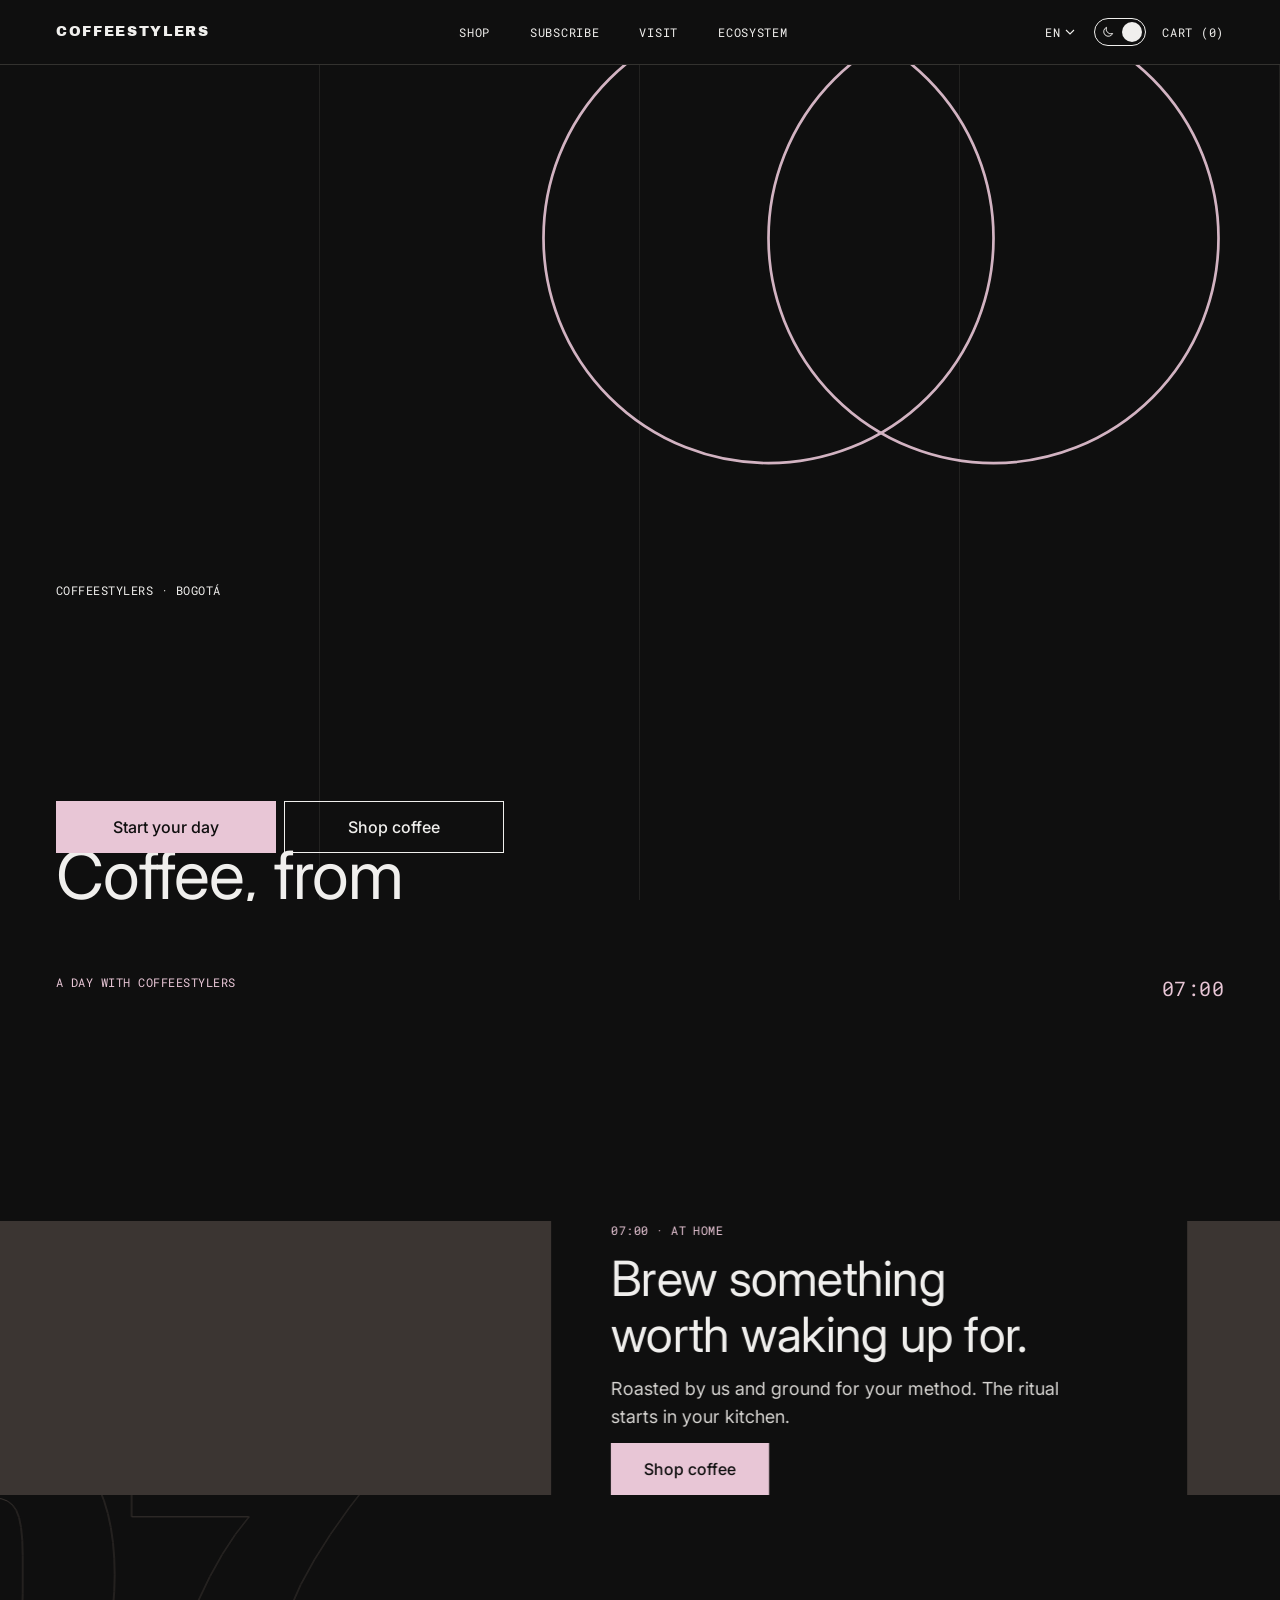
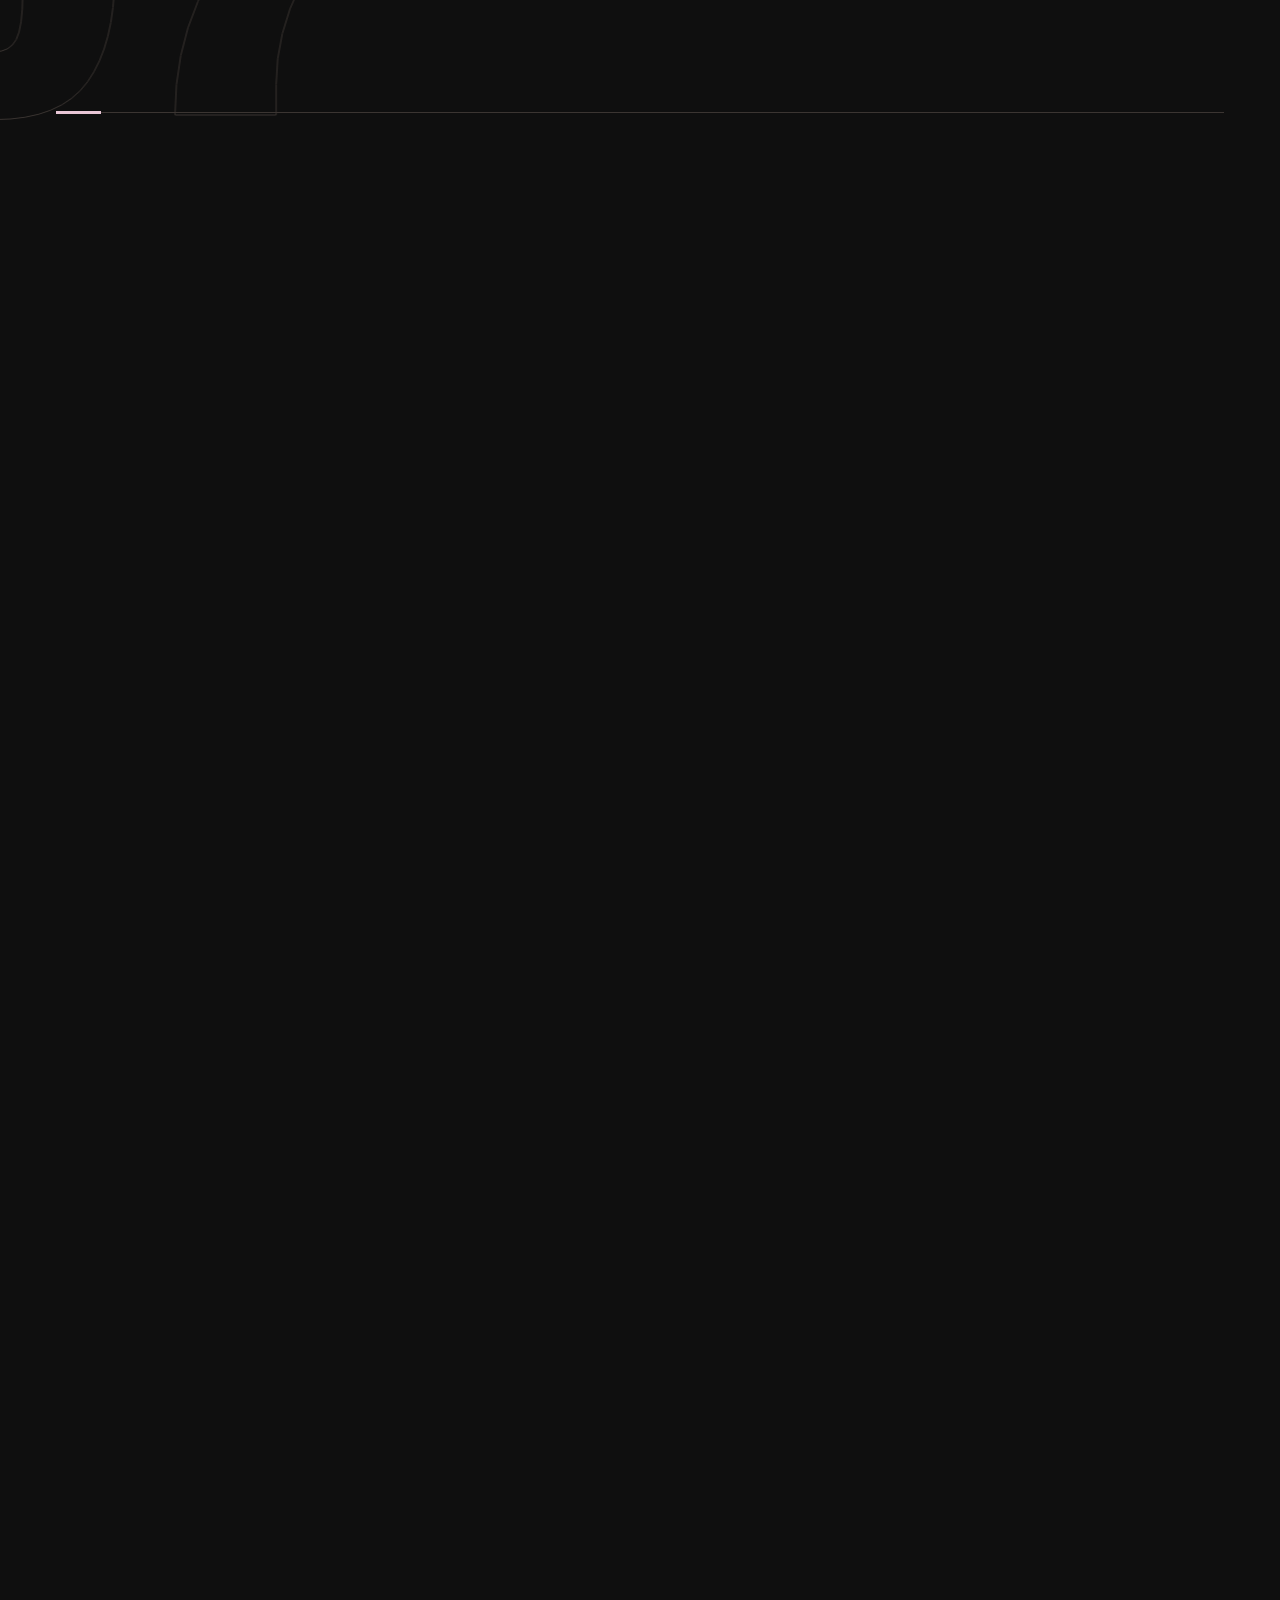
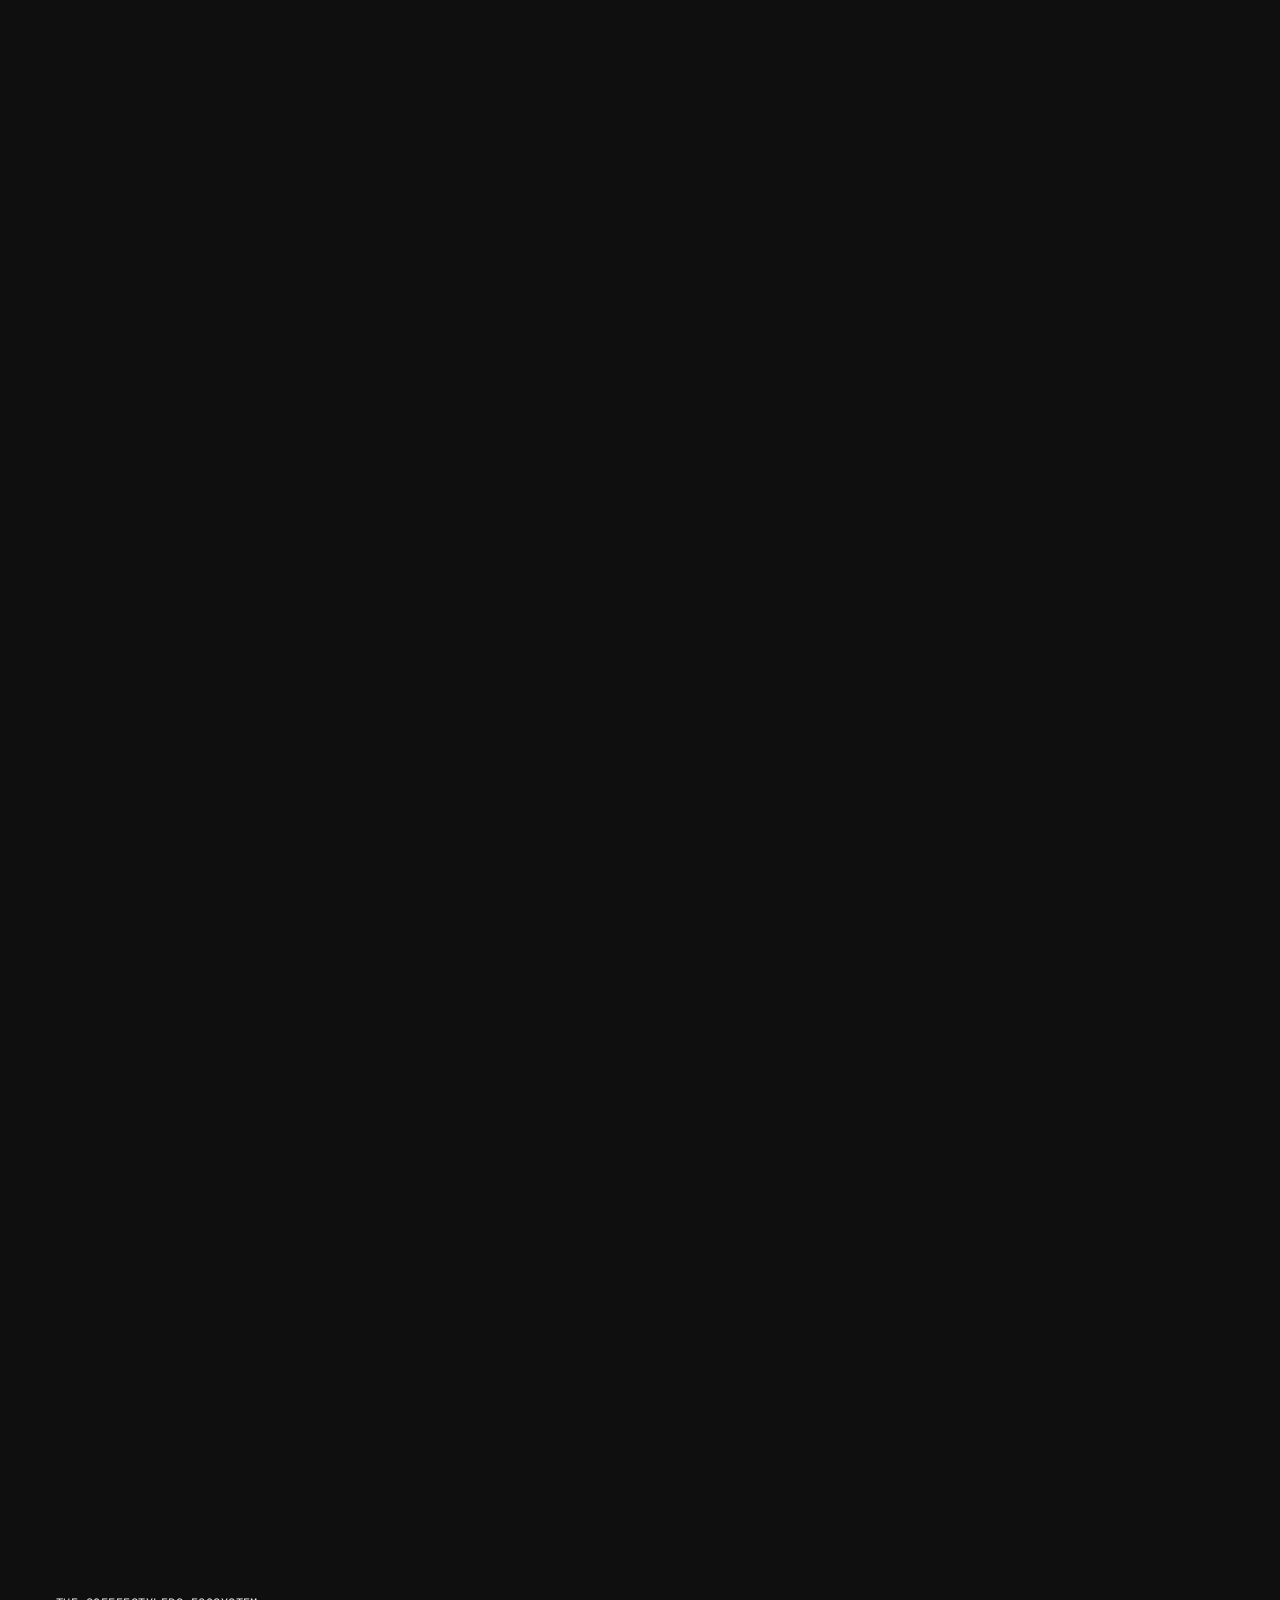
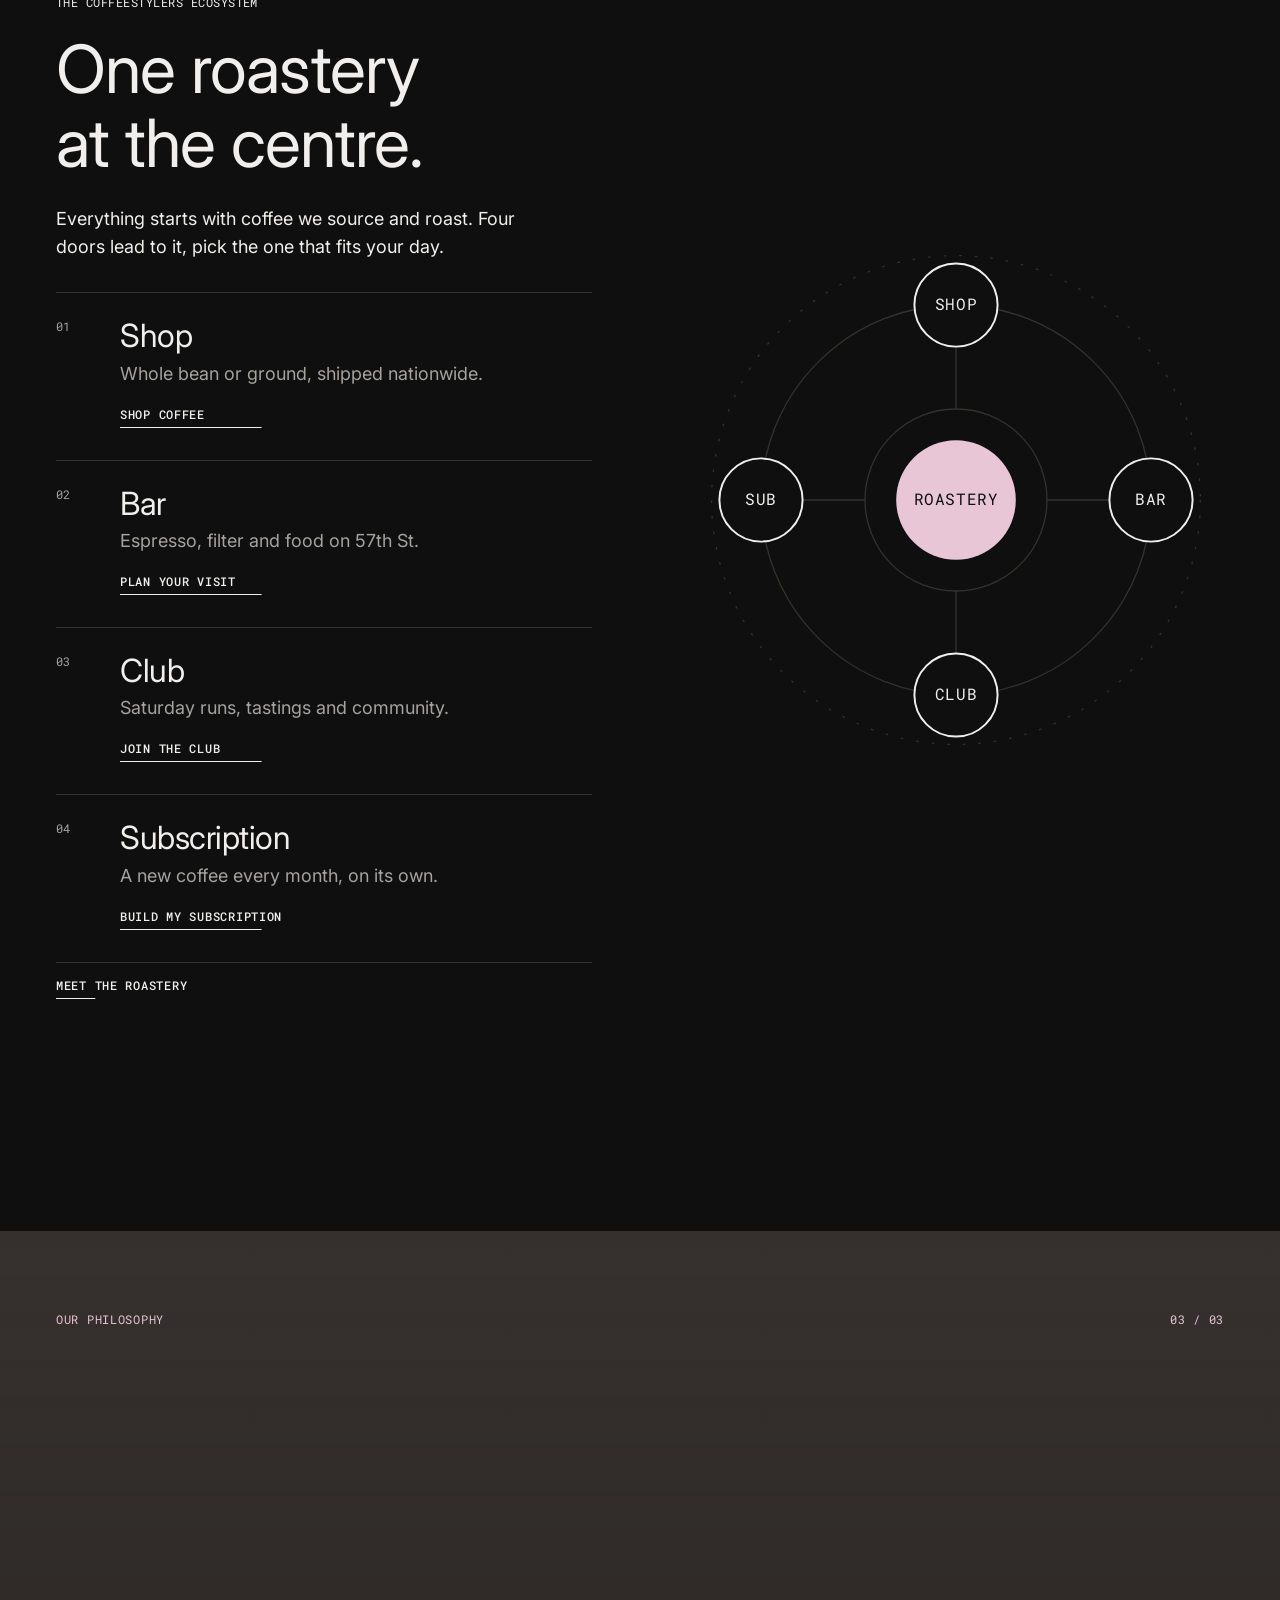
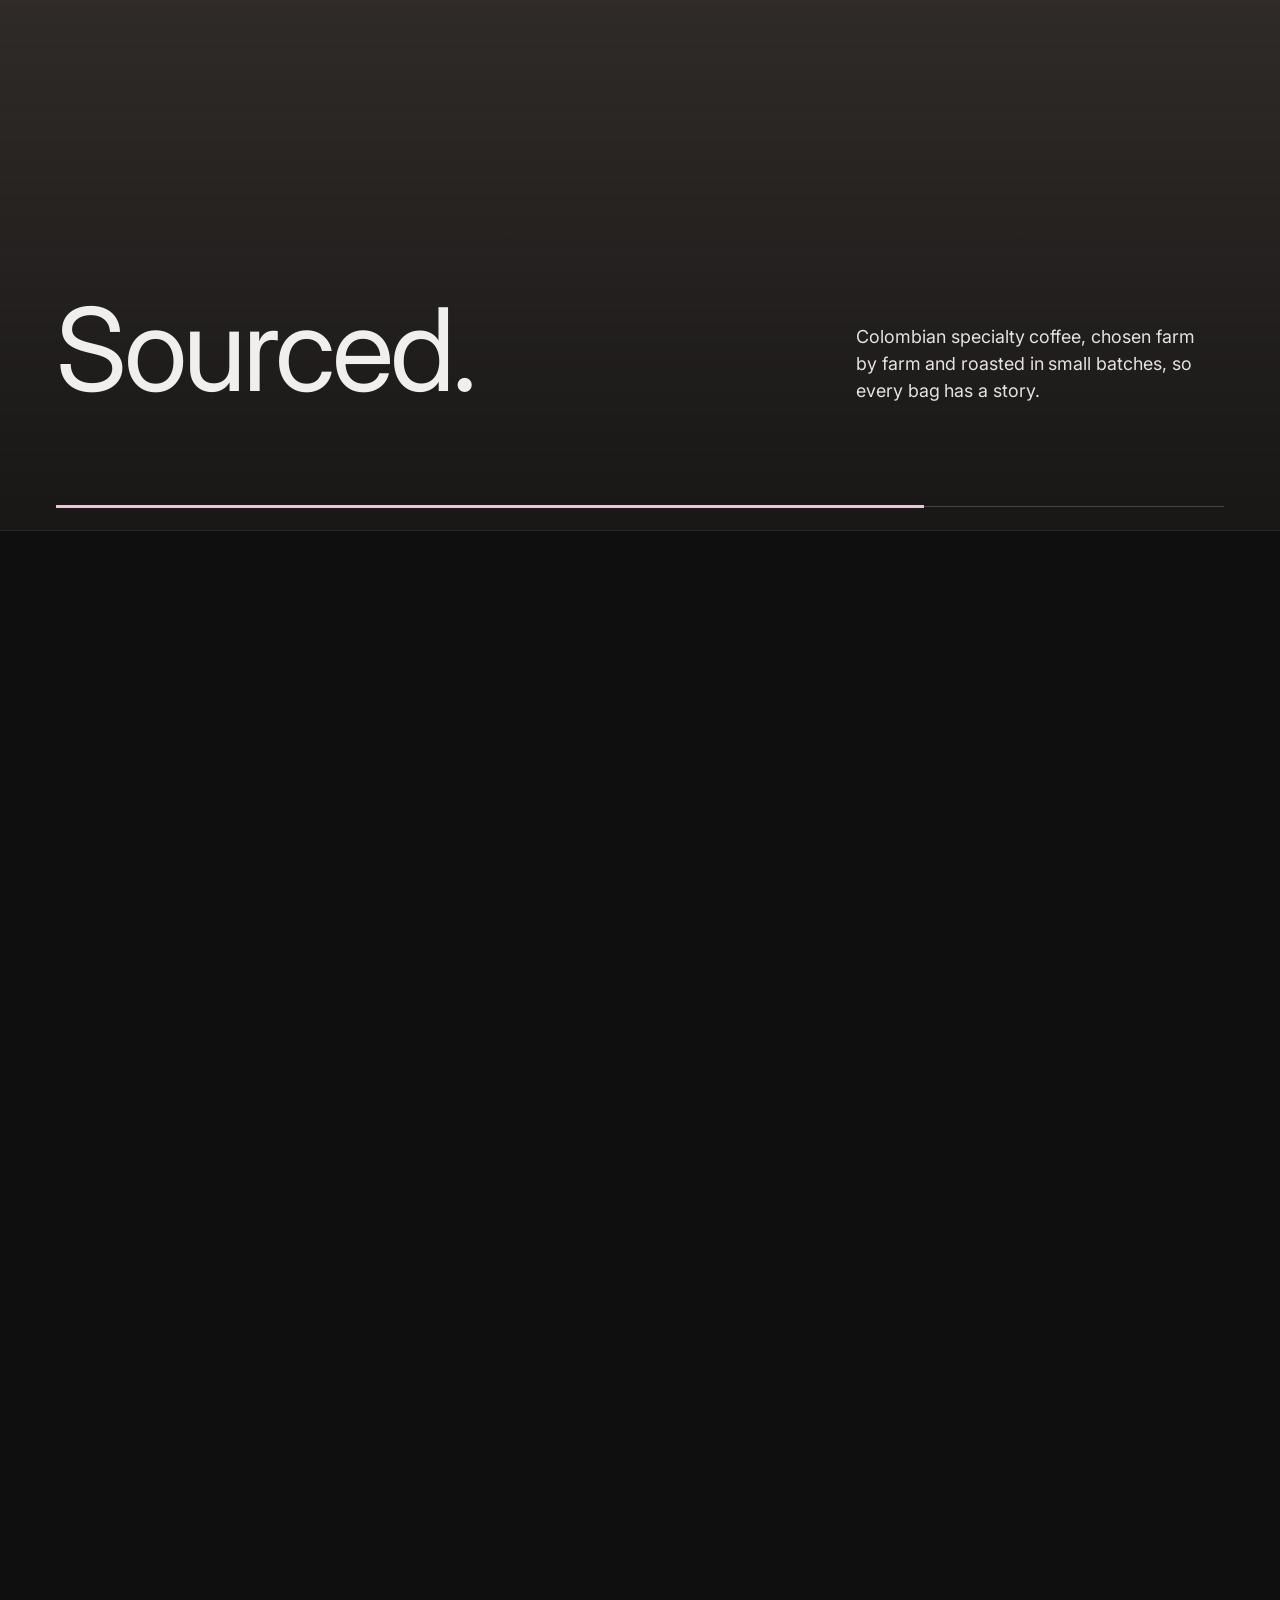
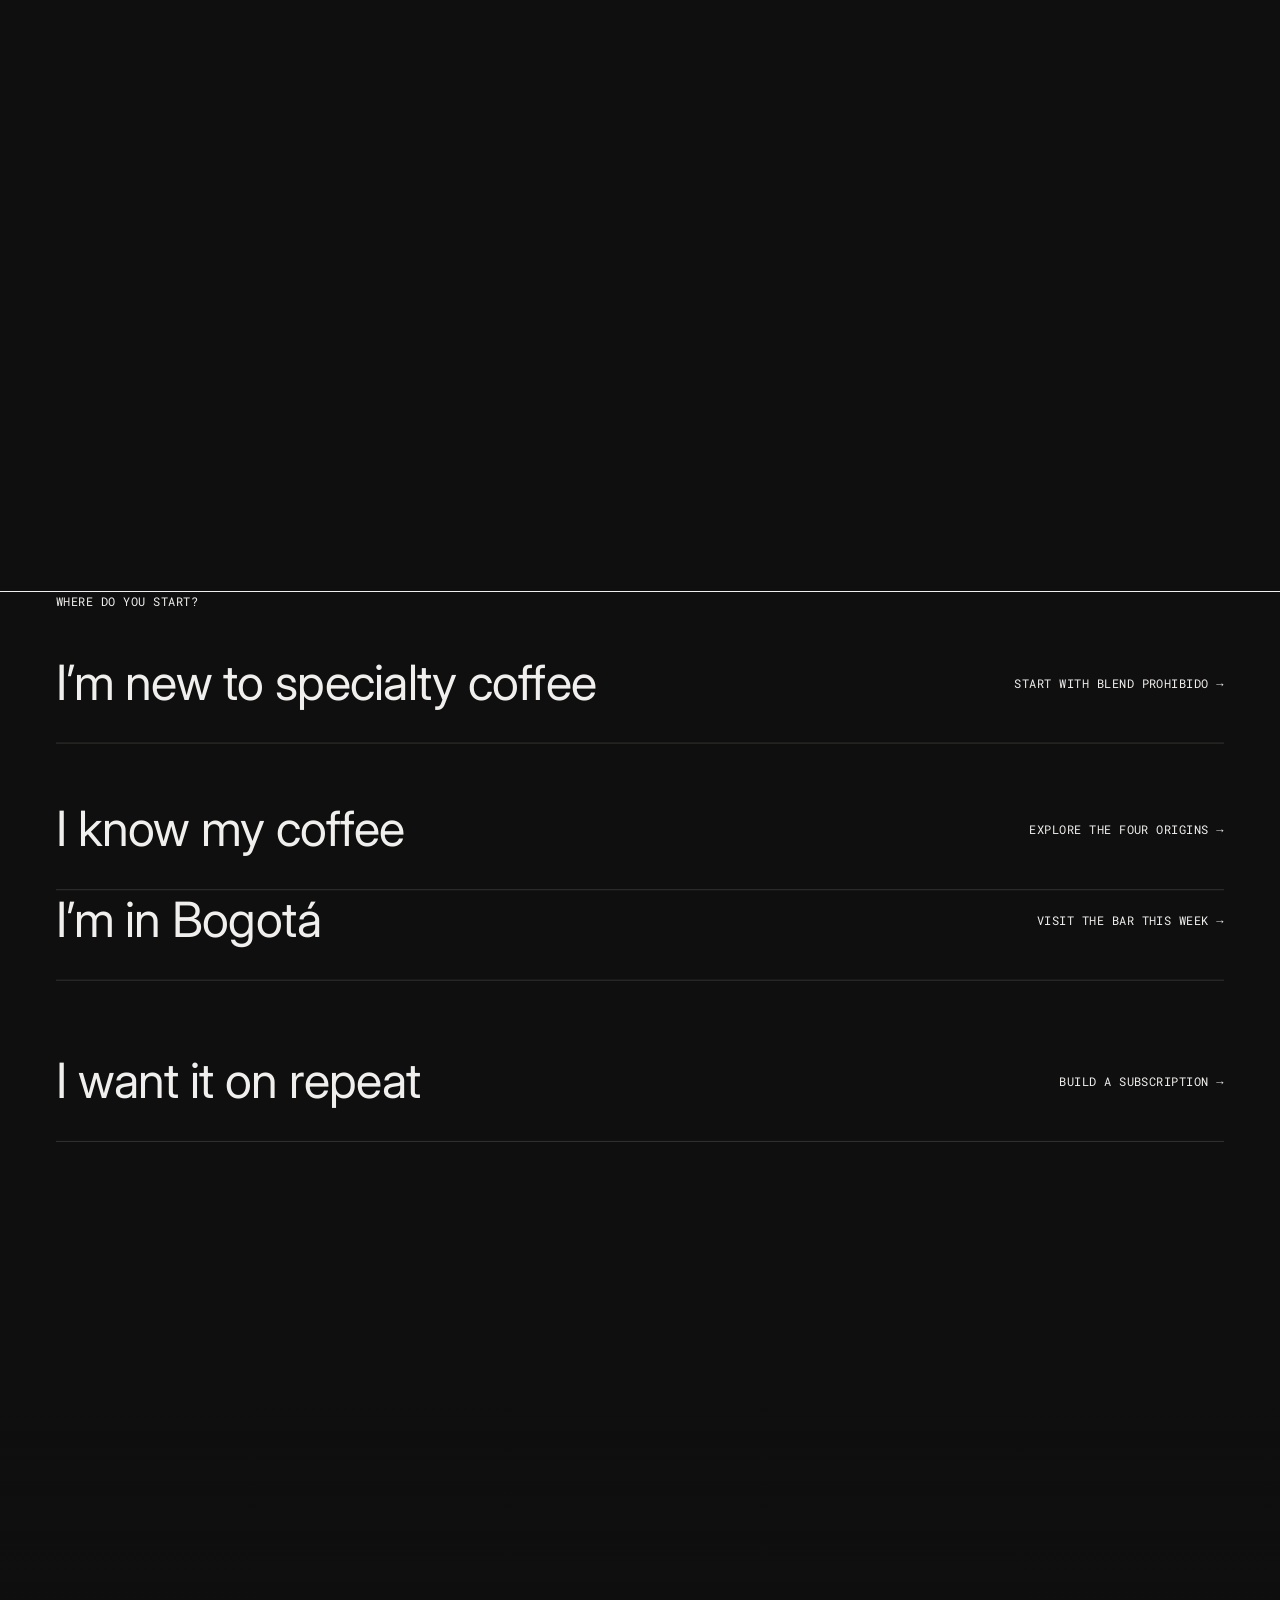
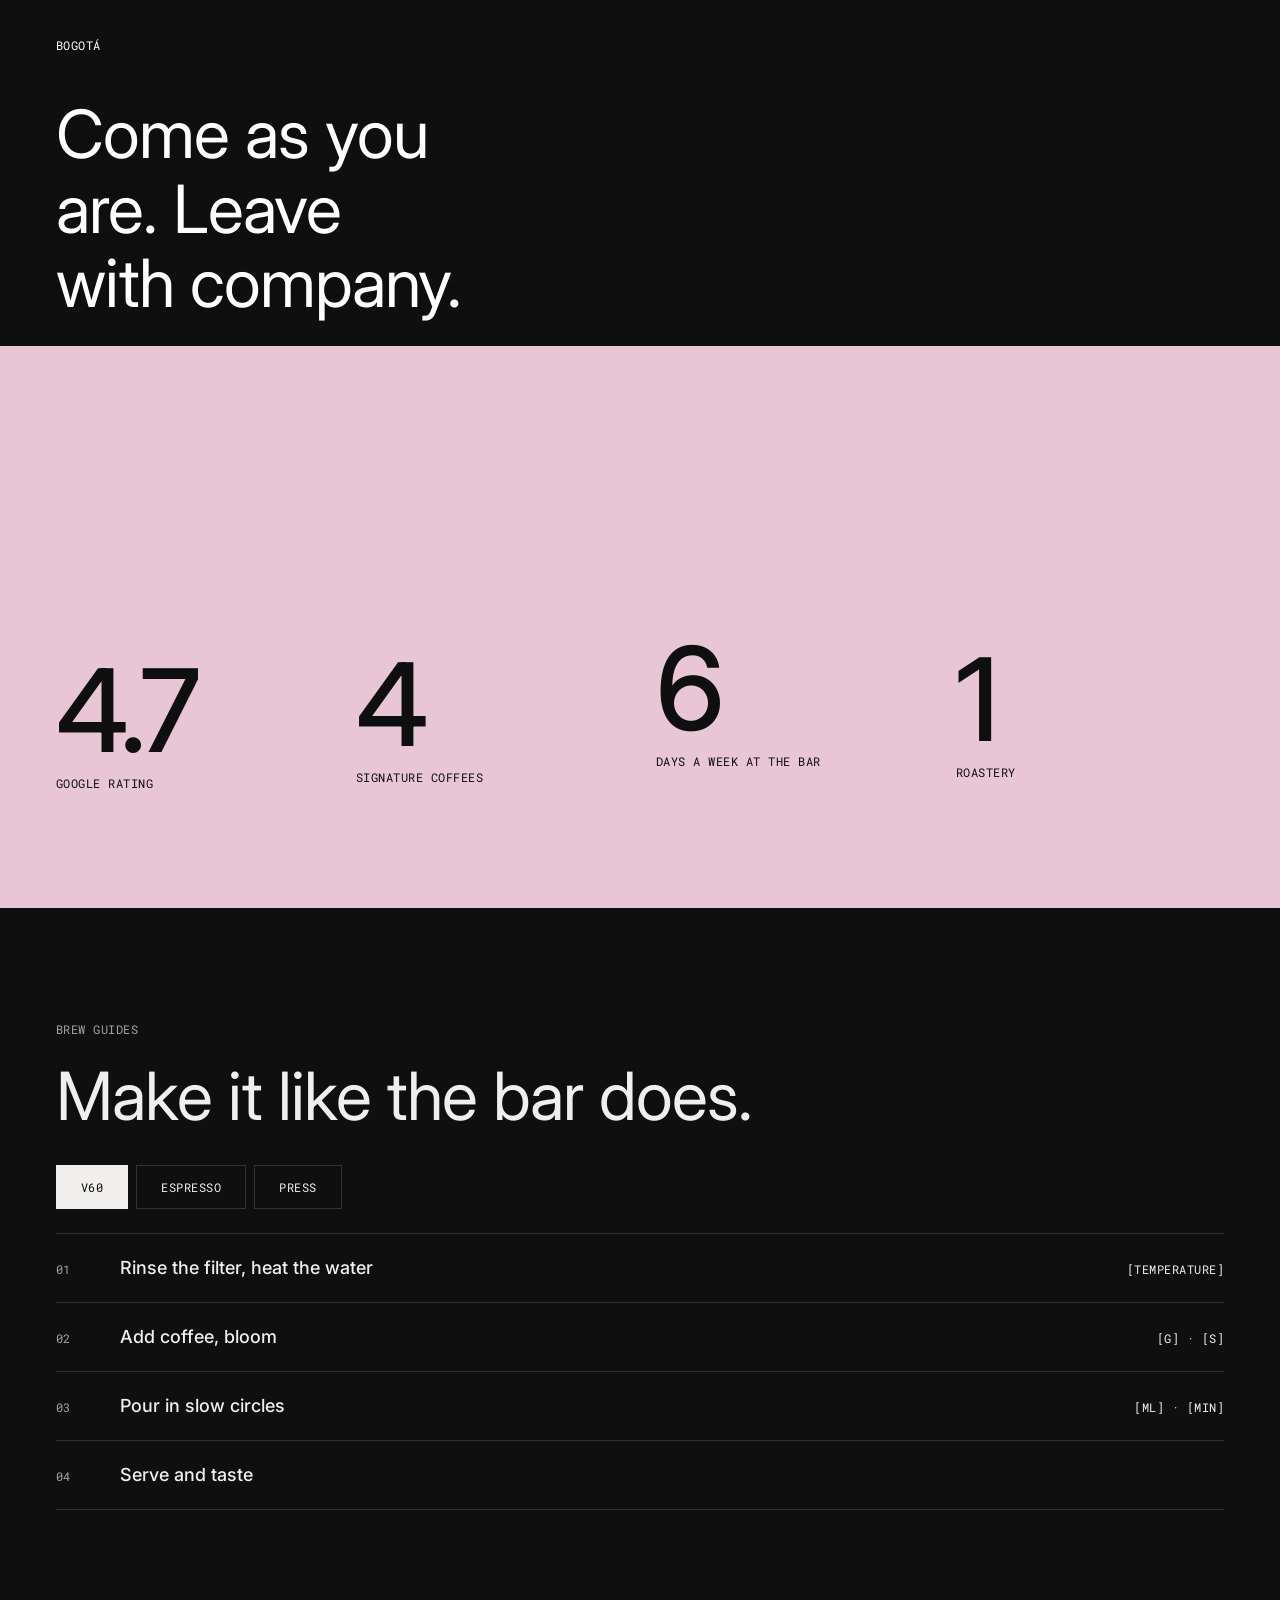
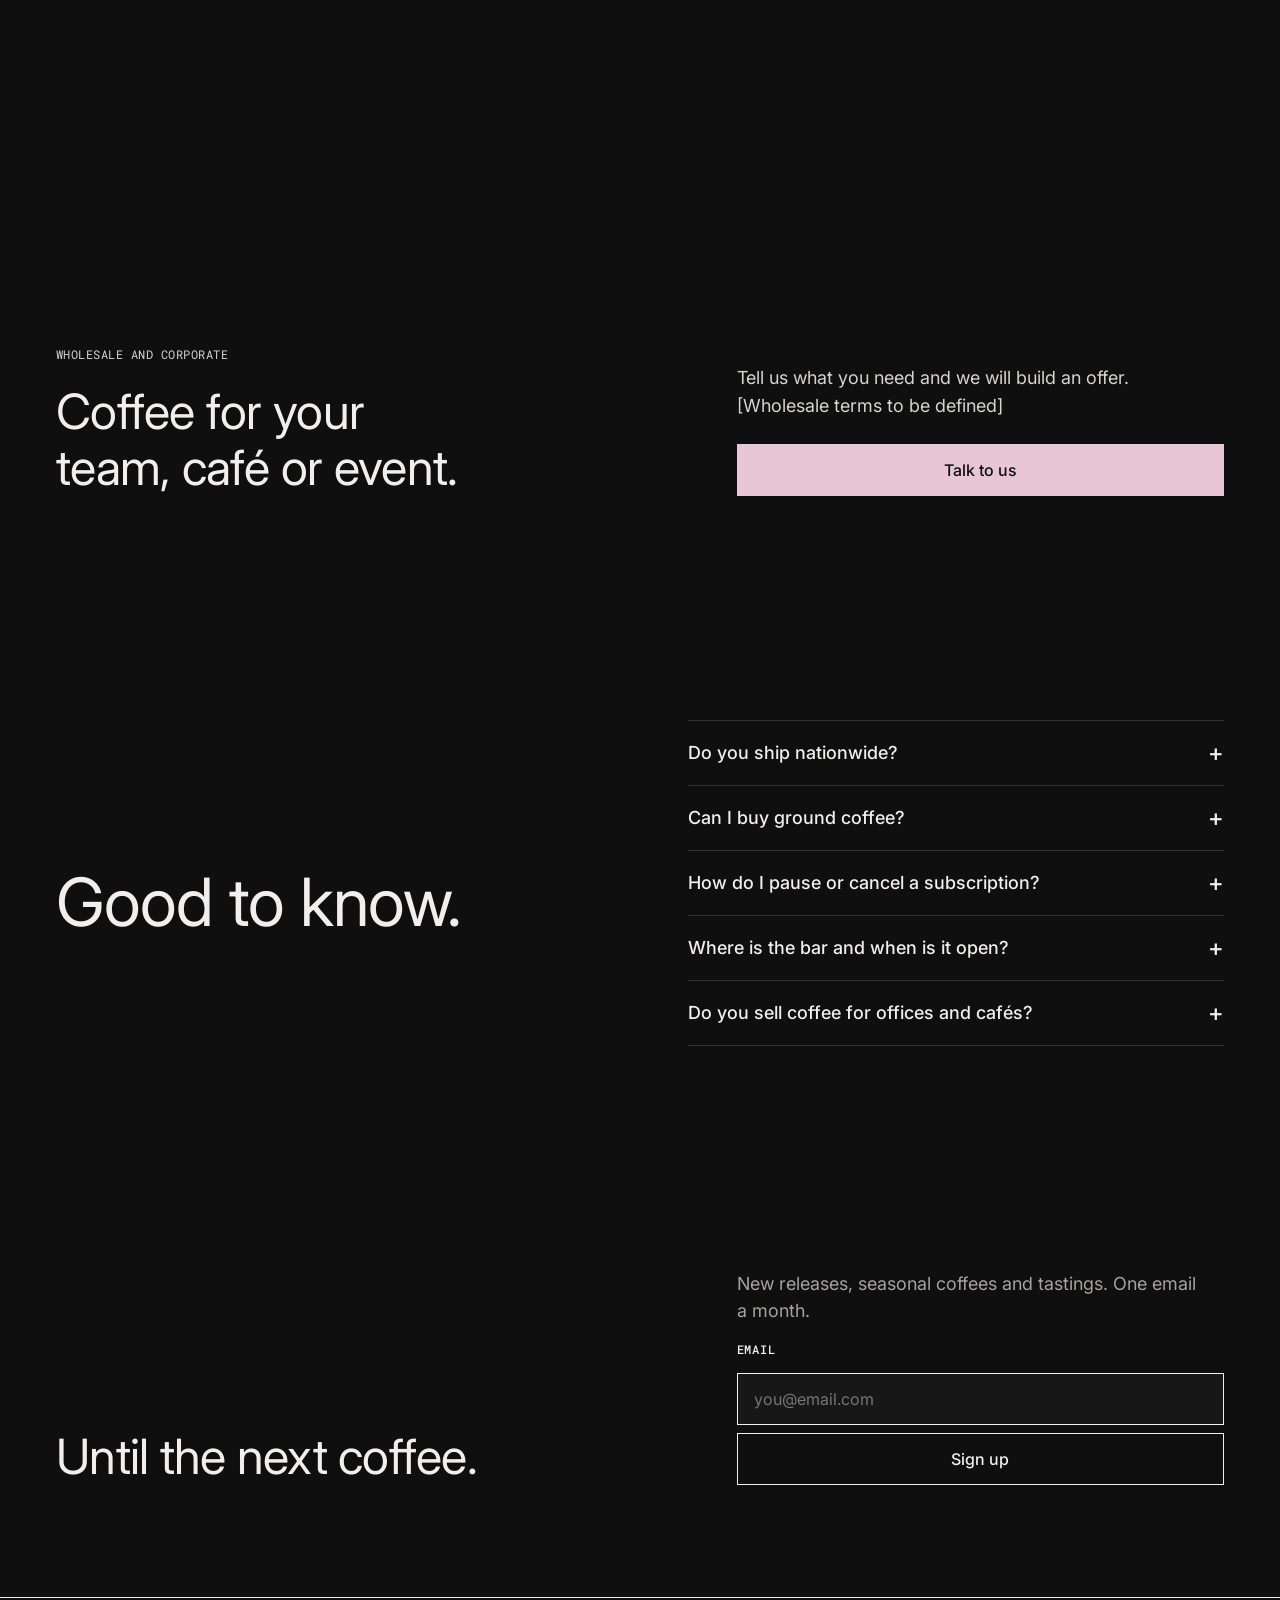
==== commit a2bb7c11: "Concept C: scroll-driven philosophy tunnel (3D word cubes, grid draw-in, photo opening, word-by-word" ====
--- a/index.html
+++ b/index.html
@@ -3,15 +3,15 @@
 <head>
 <meta charset="utf-8">
 <meta name="viewport" content="width=device-width, initial-scale=1">
-<title>Coffeestylers · Concept B (prototype)</title>
+<title>Coffeestylers · Concept C (prototype)</title>
 <meta name="description" content="Responsive redesign prototype for Coffeestylers, a specialty coffee shop in Bogotá.">
 <script>document.documentElement.classList.add('js');try{var t=localStorage.getItem('cs-theme');if(t?t==='dark':matchMedia('(prefers-color-scheme: dark)').matches)document.documentElement.setAttribute('data-theme','dark')}catch(e){}</script>
 <link rel="preconnect" href="https://fonts.googleapis.com">
 <link rel="preconnect" href="https://fonts.gstatic.com" crossorigin>
 <link rel="stylesheet" href="https://fonts.googleapis.com/css2?family=Archivo+Black&family=Inter:wght@300;400;500&family=Roboto+Mono:wght@400;500&display=swap">
 <link rel="stylesheet" href="styles.css?v=1795367517">
-<link rel="stylesheet" href="concept-b.css?v=1795368521">
-<link rel="stylesheet" href="tunnel.css?v=1795378859">
+<link rel="stylesheet" href="concept-c.css?v=1795368571">
+<link rel="stylesheet" href="tunnel.css?v=1795378997">
 </head>
 <body>
 <div class="lines" aria-hidden="true"></div>
@@ -21,59 +21,50 @@
 <div class="acts"><div class="lang"><button class="lang-btn" type="button" aria-haspopup="listbox" aria-expanded="false" aria-label="Language"><span class="cur">EN</span><svg viewBox="0 0 24 24" aria-hidden="true"><path d="M6 9l6 6 6-6"/></svg></button><ul class="lang-menu" role="listbox" aria-label="Language" hidden><li role="presentation"><button type="button" role="option" data-l="en" lang="en" aria-selected="true">English</button></li><li role="presentation"><button type="button" role="option" data-l="es" lang="es" aria-selected="false">Español</button></li><li role="presentation"><button type="button" role="option" data-l="fr" lang="fr" aria-selected="false">Français</button></li></ul></div><button class="inv theme" type="button" role="switch" aria-checked="false" aria-label="Dark mode"><span class="trk" aria-hidden="true"><svg class="sun" viewBox="0 0 24 24"><circle cx="12" cy="12" r="4"/><path d="M12 2v2M12 20v2M2 12h2M20 12h2M5 5l1.5 1.5M17.5 17.5L19 19M5 19l1.5-1.5M17.5 6.5L19 5"/></svg><svg class="moon" viewBox="0 0 24 24"><path d="M20 14.5A8 8 0 0 1 9.5 4 8 8 0 1 0 20 14.5z"/></svg><i></i></span></button><a class="cartlink" href="#" aria-label="Cart, 0 items">Cart (0)</a><button class="ico s" aria-label="Search" type="button"><svg viewBox="0 0 24 24" aria-hidden="true"><circle cx="11" cy="11" r="7"/><path d="M20 20l-4-4"/></svg></button></div>
 </div></header>
 <main>
-<section class="bh"><div class="c">
-<p class="mono suave eyebrow rv">Coffeestylers · Bogotá</p>
-<h1 class="frase big rv" data-sy="-0.14" style="--d:1">What are you in the mood for?</h1>
-<div class="intents">
-<a class="intent rv" data-lift="0.02" style="--d:0" href="visit.html"><span class="ph" data-par="0.1" style="background-image:url('https://dcdn-us.mitiendanube.com/stores/007/501/629/themes/rio/2-slide-1776722511349-2597002930-a1817ce833c035aaf366887a9dc242601776722512-1920-1920.webp')"></span><span class="mono">01</span><strong class="frase sm">Drink at the bar</strong><span class="sub">Open today · 57th St</span><span class="go" aria-hidden="true">→</span></a>
-<a class="intent rv" data-lift="0.09" style="--d:1" href="shop.html"><span class="ph" data-par="0.1" style="background-image:url('https://dcdn-us.mitiendanube.com/stores/007/501/629/products/sin-titulo-1-de0b23dd6bac31ea5417761088496588-1024-1024.webp')"></span><span class="mono">02</span><strong class="frase sm">Brew at home</strong><span class="sub">4 coffees, ground your way</span><span class="go" aria-hidden="true">→</span></a>
-<a class="intent rv" data-lift="0.04" style="--d:2" href="subscribe.html"><span class="ph" data-par="0.1" style="background-image:url('https://dcdn-us.mitiendanube.com/stores/007/501/629/products/sin-titulo-1-f8845e8910018749f917761015362830-1024-1024.webp')"></span><span class="mono">03</span><strong class="frase sm">Get it every month</strong><span class="sub">Mistery Coffee on repeat</span><span class="go" aria-hidden="true">→</span></a>
-<a class="intent rv" data-lift="0.12" style="--d:3" href="club.html"><span class="ph" data-par="0.1" style="background-image:url('https://dcdn-us.mitiendanube.com/stores/007/501/629/themes/rio/2-slide-1776723098379-2462844389-c85ef9081d4256c665a43cc0b9e0ed6b1776723099-1920-1920.webp')"></span><span class="mono">04</span><strong class="frase sm">Run with us</strong><span class="sub">Coffee Run Club</span><span class="go" aria-hidden="true">→</span></a>
+<section class="jh"><svg class="mono-art" data-lift="-0.2" viewBox="0 0 400 240" aria-hidden="true"><circle class="c1" cx="150" cy="120" r="100"/><circle class="c2" cx="250" cy="120" r="100"/></svg>
+<div class="c"><p class="mono eyebrow rv">Coffeestylers · Bogotá</p><h1 class="frase big rv" data-sy="-0.14" style="--d:1">Coffee, from sunrise to last call.</h1>
+<div class="btns rv" style="--d:2"><a class="btn acc" href="#day">Start your day</a><a class="btn sec" href="shop.html">Shop coffee</a></div></div></section>
+
+<section class="day" id="day" aria-label="A day with Coffeestylers"><div class="day-in"><div class="c day-top mono"><span>A day with Coffeestylers</span><span class="clock" id="clock">07:00</span></div>
+<div class="track" id="track">
+<article class="stop"><span class="ghost" aria-hidden="true">07</span><div class="sph"><i style="background-image:url('https://dcdn-us.mitiendanube.com/stores/007/501/629/products/sin-titulo-1-de0b23dd6bac31ea5417761088496588-1024-1024.webp')"></i></div><div class="stx"><p class="mono"><span>07:00</span> · <span>At home</span></p><h3 class="frase mid">Brew something worth waking up for.</h3><p>Roasted by us and ground for your method. The ritual starts in your kitchen.</p><a class="btn acc" href="shop.html">Shop coffee</a></div></article>
+<article class="stop"><span class="ghost" aria-hidden="true">12</span><div class="sph"><i style="background-image:url('https://dcdn-us.mitiendanube.com/stores/007/501/629/themes/rio/2-slide-1776722511349-2597002930-a1817ce833c035aaf366887a9dc242601776722512-1920-1920.webp')"></i></div><div class="stx"><p class="mono"><span>12:00</span> · <span>At the bar</span></p><h3 class="frase mid">Take a break at the bar.</h3><p>Espresso, filter and food on 57th St. Come alone, leave with company.</p><a class="btn acc" href="visit.html">Plan your visit</a></div></article>
+<article class="stop"><span class="ghost" aria-hidden="true">17</span><div class="sph"><i style="background-image:url('https://dcdn-us.mitiendanube.com/stores/007/501/629/themes/rio/2-slide-1776723098379-2462844389-c85ef9081d4256c665a43cc0b9e0ed6b1776723099-1920-1920.webp')"></i></div><div class="stx"><p class="mono"><span>17:00</span> · <span>Coffee Run Club</span></p><h3 class="frase mid">Run first, coffee after.</h3><p>Saturday runs, tastings and workshops with the people behind the brand.</p><a class="btn acc" href="club.html">Join the club</a></div></article>
+<article class="stop"><span class="ghost" aria-hidden="true">20</span><div class="sph"><i style="background-image:url('https://dcdn-us.mitiendanube.com/stores/007/501/629/products/sin-titulo-1-f8845e8910018749f917761015362830-1024-1024.webp')"></i></div><div class="stx"><p class="mono"><span>20:00</span> · <span>Last call</span></p><h3 class="frase mid">Let tomorrow’s coffee arrive on its own.</h3><p>A new origin every month, ground your way. Pause or cancel any time.</p><a class="btn acc" href="subscribe.html">Build my subscription</a></div></article>
+</div><div class="c"><div class="prog"><i id="prog"></i></div></div></div></section>
+
+<section class="orbit" id="ecosystem"><div class="c split">
+<div><p class="mono eyebrow rv">The Coffeestylers ecosystem</p><h2 class="frase big rv" style="--d:1">One roastery at the centre.</h2><p class="rv" style="--d:2;max-width:44ch">Everything starts with coffee we source and roast. Four doors lead to it, pick the one that fits your day.</p>
+<ul class="elist" id="elist"><li class="ei" data-n="0"><a href="shop.html"><span class="mono suave">01</span><strong class="frase sm">Shop</strong><span>Whole bean or ground, shipped nationwide.</span><span class="tlink">Shop coffee</span></a></li><li class="ei" data-n="1"><a href="visit.html"><span class="mono suave">02</span><strong class="frase sm">Bar</strong><span>Espresso, filter and food on 57th St.</span><span class="tlink">Plan your visit</span></a></li><li class="ei" data-n="2"><a href="club.html"><span class="mono suave">03</span><strong class="frase sm">Club</strong><span>Saturday runs, tastings and community.</span><span class="tlink">Join the club</span></a></li><li class="ei" data-n="3"><a href="subscribe.html"><span class="mono suave">04</span><strong class="frase sm">Subscription</strong><span>A new coffee every month, on its own.</span><span class="tlink">Build my subscription</span></a></li></ul><a class="tlink" href="roastery.html">Meet the roastery</a></div>
+<div class="diagram rv" aria-hidden="true"><svg viewBox="0 0 400 400" id="orb"><circle class="ring dash" cx="200" cy="200" r="188"/><circle class="ring" cx="200" cy="200" r="150"/><circle class="ring" cx="200" cy="200" r="70"/>
+<line x1="200" y1="130" x2="200" y2="50"/><line x1="270" y1="200" x2="350" y2="200"/><line x1="200" y1="270" x2="200" y2="350"/><line x1="130" y1="200" x2="50" y2="200"/>
+<circle class="core" cx="200" cy="200" r="46"/><text x="200" y="204" text-anchor="middle" class="t0">Roastery</text>
+<g class="node" data-n="0"><circle cx="200" cy="50" r="32"/><text x="200" y="54" text-anchor="middle">Shop</text></g>
+<g class="node" data-n="1"><circle cx="350" cy="200" r="32"/><text x="350" y="204" text-anchor="middle">Bar</text></g>
+<g class="node" data-n="2"><circle cx="200" cy="350" r="32"/><text x="200" y="354" text-anchor="middle">Club</text></g>
+<g class="node" data-n="3"><circle cx="50" cy="200" r="32"/><text x="50" y="204" text-anchor="middle">Sub</text></g></svg></div></div></section>
+
+<section class="tunnel" aria-label="Our philosophy"><div class="tn-stage"><div class="tn-scene" aria-hidden="true"><div class="tn-world"></div></div><div class="tn-grid" aria-hidden="true"><i class="tn-vl" style="left:0%"></i><i class="tn-vl" style="left:25%"></i><i class="tn-vl" style="left:50%"></i><i class="tn-vl" style="left:75%"></i><i class="tn-vl" style="left:100%"></i><i class="tn-hl" style="top:0%"></i><i class="tn-hl" style="top:33.3%"></i><i class="tn-hl" style="top:66.6%"></i><i class="tn-hl" style="top:100%"></i></div><div class="tn-media" aria-hidden="true"><i style="background-image:url('https://dcdn-us.mitiendanube.com/stores/007/501/629/themes/rio/2-slide-1776722511349-2597002930-a1817ce833c035aaf366887a9dc242601776722512-1920-1920.webp')"></i></div><div class="tn-hud"><span class="tn-eyebrow" data-en="Our philosophy">Our philosophy</span><span class="tn-count">01 / 03</span></div><div class="tn-blocks"><div class="tn-block" data-b="0"><h2 class="tn-title" data-en="Sourced.">Sourced.</h2><p class="tn-desc" data-en="Colombian specialty coffee, chosen farm by farm and roasted in small batches, so every bag has a story.">Colombian specialty coffee, chosen farm by farm and roasted in small batches, so every bag has a story.</p></div><div class="tn-block" data-b="1"><h2 class="tn-title" data-en="Brewed.">Brewed.</h2><p class="tn-desc" data-en="At home, at the bar or after a Saturday run. Every cup made for the moment it is drunk.">At home, at the bar or after a Saturday run. Every cup made for the moment it is drunk.</p></div><div class="tn-block" data-b="2"><h2 class="tn-title" data-en="Shared.">Shared.</h2><p class="tn-desc" data-en="A community around the table, the road and the bag that arrives each month. That is the ecosystem.">A community around the table, the road and the bag that arrives each month. That is the ecosystem.</p></div></div><div class="tn-bar" aria-hidden="true"><i></i></div></div></section>
+<section class="segs"><div class="c"><p class="mono eyebrow rv">Where do you start?</p>
+<a class="seg rv" data-lift="0.02" href="product.html"><span class="frase mid">I’m new to specialty coffee</span><span class="mono"><span>Start with Blend Prohibido</span> →</span></a>
+<a class="seg rv" data-lift="-0.04" href="shop.html"><span class="frase mid">I know my coffee</span><span class="mono"><span>Explore the four origins</span> →</span></a>
+<a class="seg rv" data-lift="0.02" href="visit.html"><span class="frase mid">I’m in Bogotá</span><span class="mono"><span>Visit the bar this week</span> →</span></a>
+<a class="seg rv" data-lift="-0.04" href="subscribe.html"><span class="frase mid">I want it on repeat</span><span class="mono"><span>Build a subscription</span> →</span></a>
+</div></section>
+
+<section class="bandC" aria-label="Come as you are"><div class="par" data-par="0.16" data-zoom style="background-image:url('https://dcdn-us.mitiendanube.com/stores/007/501/629/themes/rio/2-slide-1776722511349-2597002930-a1817ce833c035aaf366887a9dc242601776722512-1920-1920.webp')"></div><div class="c"><p class="mono eyebrow rv">Bogotá</p><p class="frase big rv" data-lift="0.08" style="--d:1">Come as you are. Leave with company.</p></div></section>
+<section class="nums"><div class="ghostrow dark" aria-hidden="true"><span data-px="0.4">COFFEE STYLERS · COFFEE STYLERS ·</span></div><div class="c"><div class="ngrid">
+<div class="rv"><b data-count="4.8" data-dec="1">4.8</b><span class="mono">Google rating</span></div>
+<div class="rv" data-lift="0.03" style="--d:1"><b data-count="4">4</b><span class="mono">Signature coffees</span></div>
+<div class="rv" data-lift="0.09" style="--d:2"><b data-count="6">6</b><span class="mono">Days a week at the bar</span></div>
+<div class="rv" data-lift="0.05" style="--d:3"><b data-count="1">1</b><span class="mono">Roastery</span></div>
 </div></div></section>
 
-<section class="flow" aria-label="From farm to cup"><div class="c"><ol class="steps4"><li>Farm</li><li>Roastery</li><li>Bar and shop</li><li>You</li></ol></div></section>
+<section class="brew" id="brew"><div class="c"><p class="mono suave eyebrow rv">Brew guides</p><h2 class="frase big rv" style="--d:1">Make it like the bar does.</h2>
+<div class="tabs" role="tablist" aria-label="Brew guides"><button role="tab" aria-selected="true" data-b="v60">V60</button><button role="tab" aria-selected="false" data-b="espresso">Espresso</button><button role="tab" aria-selected="false" data-b="press">Press</button></div>
+<div class="bpanel" id="bpanel"></div></div></section>
 
-<section class="ecos" id="ecosystem"><div class="c">
-<p class="mono suave eyebrow rv">The Coffeestylers ecosystem</p>
-<h2 class="frase big rv" style="--d:1">One brand, six ways to coffee.</h2>
-<div class="ecogrid">
-<a class="eco rv" data-lift="0.02" href="roastery.html"><span class="mono suave">01</span><h3 class="frase sm">Roastery</h3><p>We source and roast Colombian specialty coffee, in small batches.</p><span class="tlink">Meet the roastery</span></a>
-<a class="eco rv" data-lift="0.06" href="visit.html"><span class="mono suave">02</span><h3 class="frase sm">The bar</h3><p>Espresso, filter and food on 57th St. Where it all started.</p><span class="tlink">Plan your visit</span></a>
-<a class="eco rv" data-lift="0.03" href="shop.html"><span class="mono suave">03</span><h3 class="frase sm">Online shop</h3><p>Whole bean or ground for your method, shipped nationwide.</p><span class="tlink">Shop coffee</span></a>
-<a class="eco rv" data-lift="0.02" href="subscribe.html"><span class="mono suave">04</span><h3 class="frase sm">Subscription</h3><p>A new coffee on your doorstep, every month, pause any time.</p><span class="tlink">Build my subscription</span></a>
-<a class="eco rv" data-lift="0.06" href="club.html"><span class="mono suave">05</span><h3 class="frase sm">Coffee Run Club</h3><p>Saturday runs, tastings and the people behind the brand.</p><span class="tlink">Join the club</span></a>
-<a class="eco rv" data-lift="0.03" href="wholesale.html"><span class="mono suave">06</span><h3 class="frase sm">Wholesale</h3><p>Coffee for offices, cafés and events. [Wholesale terms to be defined]</p><span class="tlink">Talk to us</span></a>
-</div></div></section>
-
-<section class="tunnel" aria-label="Our philosophy"><div class="tn-stage"><div class="tn-scene" aria-hidden="true"><div class="tn-world"></div></div><div class="tn-grid" aria-hidden="true"><i class="tn-vl" style="left:0%"></i><i class="tn-vl" style="left:25%"></i><i class="tn-vl" style="left:50%"></i><i class="tn-vl" style="left:75%"></i><i class="tn-vl" style="left:100%"></i><i class="tn-hl" style="top:0%"></i><i class="tn-hl" style="top:33.3%"></i><i class="tn-hl" style="top:66.6%"></i><i class="tn-hl" style="top:100%"></i></div><div class="tn-media" aria-hidden="true"><i style="background-image:url('https://dcdn-us.mitiendanube.com/stores/007/501/629/themes/rio/2-slide-1776722511349-2597002930-a1817ce833c035aaf366887a9dc242601776722512-1920-1920.webp')"></i></div><div class="tn-hud"><span class="tn-eyebrow" data-en="Our philosophy">Our philosophy</span><span class="tn-count">01 / 03</span></div><div class="tn-blocks"><div class="tn-block" data-b="0"><h2 class="tn-title" data-en="Sourced.">Sourced.</h2><p class="tn-desc" data-en="Colombian specialty coffee, chosen farm by farm and roasted in small batches, so every bag has a story.">Colombian specialty coffee, chosen farm by farm and roasted in small batches, so every bag has a story.</p></div><div class="tn-block" data-b="1"><h2 class="tn-title" data-en="Brewed.">Brewed.</h2><p class="tn-desc" data-en="At home, at the bar or after a Saturday run. Every cup made for the moment it is drunk.">At home, at the bar or after a Saturday run. Every cup made for the moment it is drunk.</p></div><div class="tn-block" data-b="2"><h2 class="tn-title" data-en="Shared.">Shared.</h2><p class="tn-desc" data-en="A community around the table, the road and the bag that arrives each month. That is the ecosystem.">A community around the table, the road and the bag that arrives each month. That is the ecosystem.</p></div></div><div class="tn-bar" aria-hidden="true"><i></i></div></div></section>
-<section class="bandB" aria-label="Coffeestylers"><div class="par" data-par="0.16" data-zoom style="background-image:url('https://dcdn-us.mitiendanube.com/stores/007/501/629/themes/rio/2-slide-1776722511349-2597002930-a1817ce833c035aaf366887a9dc242601776722512-1920-1920.webp')"></div><div class="ghostrow" aria-hidden="true"><span data-px="0.45">ROASTERY · BAR · SHOP · CLUB · WHOLESALE ·</span></div><div class="c"><p class="mono eyebrow rv">Bogotá</p><p class="frase big rv" data-lift="0.08" style="--d:1">Everything starts with a good coffee.</p></div></section>
-<section class="guide" id="guide"><div class="c split">
-<div><p class="mono eyebrow rv">Find your coffee</p><h2 class="frase big rv" data-lift="-0.05" style="--d:1">Not sure which one? Three quick questions.</h2></div>
-<div class="quiz rv" data-lift="0.07" style="--d:1" id="quiz">
-<div class="q on" data-q="brew"><p class="mono">1 / 3</p><h3 class="frase sm">How do you brew?</h3>
-<div class="opts"><button type="button" data-v="espresso">Espresso</button><button type="button" data-v="filter">Filter (V60)</button><button type="button" data-v="press">Press or moka</button><button type="button" data-v="none">I don’t brew yet</button></div></div>
-<div class="q" data-q="taste"><p class="mono">2 / 3</p><h3 class="frase sm">What do you like?</h3>
-<div class="opts"><button type="button" data-v="sweet">Sweet and fruity</button><button type="button" data-v="everyday">Balanced, every day</button><button type="button" data-v="surprise">Surprise me</button></div></div>
-<div class="q" data-q="freq"><p class="mono">3 / 3</p><h3 class="frase sm">How often?</h3>
-<div class="opts"><button type="button" data-v="once">Just this once</button><button type="button" data-v="monthly">Every month</button></div></div>
-<div class="q res" data-q="result"><p class="mono">Your coffee</p><div class="resbox"><span class="rph" id="rimg"></span><div><h3 class="frase sm" id="rname">Pacamara Natural</h3><p id="rwhy"></p><div class="btns"><a class="btn" id="rcta" href="shop.html">See the coffee</a><a class="btn sec" id="rsub" href="subscribe.html" hidden>Subscribe to it</a></div></div></div><button class="tlink" type="button" id="qreset">Start again</button></div>
-</div></div></section>
-
-<section class="how" id="how"><div class="c">
-<p class="mono suave eyebrow rv">How the subscription works</p>
-<div class="howgrid">
-<div class="rv"><span class="num">1</span><h3 class="frase sm">Pick your plan</h3><p>Mistery Coffee for a surprise, or House coffee for your favourite.</p></div>
-<div class="rv" style="--d:1"><span class="num">2</span><h3 class="frase sm">Tell us how you brew</h3><p>Whole bean, V60, espresso or press. We grind it for you.</p></div>
-<div class="rv" style="--d:2"><span class="num">3</span><h3 class="frase sm">Open the bag</h3><p>It arrives on its own. Pause or cancel any time.</p></div>
-</div><a class="btn" href="subscribe.html" style="max-width:320px">Build my subscription</a></div></section>
-
-<section class="club" id="club" aria-label="Coffee Run Club"><div class="par" data-par="0.1" data-zoom style="background-image:url('https://dcdn-us.mitiendanube.com/stores/007/501/629/themes/rio/2-slide-1776723098379-2462844389-c85ef9081d4256c665a43cc0b9e0ed6b1776723099-1920-1920.webp')"></div><div class="c"><p class="mono eyebrow rv">Community</p><p class="frase mid rv" data-lift="0.12" style="--d:1">Coffee Run Club. Run first, coffee after.</p><div class="btns rv" style="--d:2"><a class="btn acc" href="visit.html">Join the next run</a><a class="btn sec" href="https://www.instagram.com/coffeestylers/" target="_blank" rel="noopener">Follow @coffeestylers</a></div></div></section>
-
-<section class="proof"><div class="c split"><div class="rv"><p class="big4" data-lift="0.14">4.8</p><p class="mono suave">On Google · about 390 reviews</p></div>
-<div class="quotes rv" style="--d:1"><blockquote data-lift="0.03"><p>[Review quote from a customer]</p><cite>[Name]</cite></blockquote><blockquote data-lift="0.08"><p>[Review quote from a customer]</p><cite>[Name]</cite></blockquote></div></div></section>
-
-<section class="journal"><div class="c"><div class="head2 rv"><h2 class="frase mid">Brew guides and stories</h2><span class="mono suave">Coming soon</span></div>
-<div class="cards3"><div class="info rv" data-lift="0.03"><p class="mono suave">Guide</p><h3 class="frase sm">V60 in four steps</h3><p>[Article to be written with the baristas]</p></div><div class="info rv" data-lift="0.09" style="--d:1"><p class="mono suave">Learn</p><h3 class="frase sm">Natural vs washed</h3><p>[Article to be written with the baristas]</p></div><div class="info rv" data-lift="0.05" style="--d:2"><p class="mono suave">Learn</p><h3 class="frase sm">How to read a coffee bag</h3><p>[Article to be written with the baristas]</p></div></div></div></section>
+<section class="whole"><div class="ghostrow" aria-hidden="true"><span data-px="-0.4">WHOLESALE · WHOLESALE · WHOLESALE ·</span></div><div class="c duo"><div class="rv"><p class="mono eyebrow">Wholesale and corporate</p><h2 class="frase mid">Coffee for your team, café or event.</h2></div><div class="rv" style="--d:1"><p style="margin:0 0 24px">Tell us what you need and we will build an offer. [Wholesale terms to be defined]</p><a class="btn acc" href="wholesale.html">Talk to us</a></div></div></section>
 
 <section class="faq" id="faq" aria-label="FAQ"><div class="c split"><div><p class="mono suave eyebrow rv">Questions</p><h2 class="frase big rv" style="--d:1">Good to know.</h2></div><div class="rv" style="--d:1">
 <details><summary>Do you ship nationwide?</summary><p>Yes. Shipping time and cost: [Time · cost]. You can also pick up at the bar for free.</p></details>
@@ -82,8 +73,6 @@
 <details><summary>Where is the bar and when is it open?</summary><p>57th St #19-35, Bogotá. Monday to Friday 10:00–20:00, Saturday 10:00–19:00, closed on Sundays.</p></details>
 <details><summary>Do you sell coffee for offices and cafés?</summary><p>Yes. Write to coffeestylers@gmail.com and tell us what you need. [Wholesale terms to be defined]</p></details>
 </div></div></section>
-
-<section class="endcta"><svg class="deco" viewBox="0 0 400 240" aria-hidden="true" data-lift="-0.2"><circle cx="150" cy="120" r="100"/><circle cx="250" cy="120" r="100"/></svg><div class="ghostrow" aria-hidden="true"><span data-px="0.4">FIRST CUP · FIRST CUP · FIRST CUP ·</span></div><div class="c"><h2 class="frase big rv">Ready for your first cup?</h2><div class="btns rv" style="--d:1"><a class="btn" href="shop.html">Shop coffee</a><a class="btn sec" href="visit.html">Visit the bar</a><a class="btn sec" href="subscribe.html">Subscribe</a></div></div></section>
 <section class="news"><div class="c duo"><div class="rv"><h2 class="frase mid">Until the next coffee.</h2></div><div class="rv" style="--d:1"><p class="suave" style="margin:0 0 16px">New releases, seasonal coffees and tastings. One email a month.</p><form class="form" onsubmit="return false"><label for="mail">Email</label><input id="mail" type="email" placeholder="you@email.com" autocomplete="email"><button class="btn sec" type="submit">Sign up</button></form></div></div></section>
 </main>
 <footer class="pie"><div class="c">
@@ -99,7 +88,7 @@
 <nav class="nav" aria-label="Main"><div class="c"><a href="shop.html"><svg viewBox="0 0 24 24" aria-hidden="true"><path d="M5 8h12v6a5 5 0 0 1-5 5h-2a5 5 0 0 1-5-5z"/><path d="M17 10h1.5a2.5 2.5 0 0 1 0 5H17"/></svg>Shop</a><a href="subscribe.html"><svg viewBox="0 0 24 24" aria-hidden="true"><path d="M4 12a8 8 0 0 1 14-5.3M20 12a8 8 0 0 1-14 5.3"/><path d="M18 3v4h-4M6 21v-4h4"/></svg>Subscribe</a><a href="visit.html"><svg viewBox="0 0 24 24" aria-hidden="true"><path d="M12 21s-7-6.2-7-11a7 7 0 0 1 14 0c0 4.8-7 11-7 11z"/><circle cx="12" cy="10" r="2.5"/></svg>Visit</a><a href="#" aria-label="Cart, 0 items"><svg viewBox="0 0 24 24" aria-hidden="true"><path d="M6 7h12l-1 13H7z"/><path d="M9 7a3 3 0 0 1 6 0"/></svg>Cart</a></div></nav>
 <script src="i18n.js?v=1795367517"></script>
 <script src="app.js?v=1795367517"></script>
-<script src="concept.js?v=1795368521"></script>
-<script src="tunnel.js?v=1795378859"></script>
+<script src="concept.js?v=1795368571"></script>
+<script src="tunnel.js?v=1795378997"></script>
 </body>
 </html>
--- a/concept-c.css
+++ b/concept-c.css
@@ -0,0 +1,93 @@
+/* Concept C: Journey. Dark and immersive, a day told in four stops, ecosystem as concentric circles. */
+.jh{position:relative;overflow:hidden;min-height:calc(100svh - var(--hdr));display:flex;align-items:flex-end;padding:64px 0 48px}
+.jh .big{max-width:14ch;margin:0 0 32px}
+.mono-art{position:absolute;right:-4%;top:10%;width:min(90vw,900px);opacity:.9}
+.mono-art circle{fill:none;stroke:var(--rosa);stroke-width:1.2;stroke-dasharray:640;stroke-dashoffset:640;animation:draw 2.4s var(--m-ease) .2s forwards}
+.mono-art .c2{animation-delay:.6s}
+@keyframes draw{to{stroke-dashoffset:0}}
+.jh .c{position:relative;z-index:1}
+.jh .btns{max-width:460px}
+.day{position:relative;height:420vh;padding:0;background:var(--ink0);color:var(--paper0)}
+.day-in{position:sticky;top:0;height:100svh;display:flex;flex-direction:column;justify-content:center;gap:24px;overflow:hidden;padding:calc(var(--hdr) + 8px) 0 88px}
+.day-top{display:flex;justify-content:space-between;color:var(--rosa)}
+.clock{font-size:20px}
+.track{display:flex;width:400vw;flex:1;min-height:0;will-change:transform}
+.stop{width:100vw;flex:none;padding:0 var(--g);display:grid;gap:16px;align-content:center;grid-template-rows:minmax(0,1fr) auto}
+.sph{background:#3B3532 center/cover;min-height:0}
+.stx{display:grid;gap:12px;max-width:560px}
+.stx .mono{color:var(--rosa);margin:0}.stx .mid{margin:0}.stx p:not(.mono){margin:0;color:#D6D4D1}
+.stx .btn{width:auto;justify-self:start;padding:0 32px}
+@media(min-width:900px){.stop{grid-template-columns:7fr 5fr;gap:64px;padding:0 var(--g);grid-template-rows:none;align-items:stretch}.stx{align-content:end}}
+.prog{height:1px;background:#3B3532;position:relative}.prog i{position:absolute;left:0;top:-1px;height:3px;width:0;background:var(--rosa)}
+.orbit .split,.faq .split{display:grid;gap:48px}
+@media(min-width:900px){.orbit .split,.faq .split{grid-template-columns:6fr 6fr;gap:96px;align-items:center}}
+.orbit .big{max-width:12ch;margin-bottom:24px}
+.elist{list-style:none;margin:32px 0 0;padding:0}
+.ei a{display:grid;grid-template-columns:48px 1fr;gap:4px 16px;padding:24px 0;border-top:1px solid var(--linea);text-decoration:none}
+.ei:last-child a{border-bottom:1px solid var(--linea)}
+.ei .mono{grid-row:span 3}.ei span:not(.mono):not(.tlink){color:var(--suave)}
+.ei.on a,.ei a:hover{background:var(--rosa);color:var(--ink0);padding-left:16px;padding-right:16px}
+.ei.on span:not(.mono),.ei a:hover span:not(.mono){color:#3B3532}
+.diagram svg{width:100%;height:auto;max-width:520px;margin:0 auto;display:block;overflow:visible}
+.diagram line,.diagram .ring{stroke:var(--linea);fill:none;stroke-width:1}
+.diagram .core{fill:var(--rosa);stroke:none}
+.diagram text{font:12px var(--mono);fill:var(--tinta);text-transform:uppercase;letter-spacing:.04em}
+.diagram .t0{fill:#0F0F0F}
+.diagram .node circle{fill:var(--papel);stroke:var(--tinta);stroke-width:1.5;transition:fill var(--m-base) var(--m-ease),transform var(--m-base) var(--m-ease);transform-box:fill-box;transform-origin:center}
+.diagram .node.on circle{fill:var(--rosa);transform:scale(1.18)}
+.diagram .node.on text{fill:#0F0F0F}
+.segs .c{border-top:1px solid var(--tinta)}
+.seg{display:flex;flex-direction:column;gap:8px;padding:32px 0;border-bottom:1px solid var(--linea);text-decoration:none;transition:padding var(--m-base) var(--m-ease),background var(--m-base) var(--m-ease)}
+@media(min-width:900px){.seg{flex-direction:row;align-items:center;justify-content:space-between}}
+.seg:hover{background:var(--rosa);color:var(--ink0);padding-left:24px;padding-right:24px}
+.seg .mono{white-space:nowrap}
+.nums{background:var(--rosa);color:var(--ink0)}
+.ngrid{display:grid;grid-template-columns:repeat(2,1fr);gap:32px}
+@media(min-width:900px){.ngrid{grid-template-columns:repeat(4,1fr)}}
+.ngrid b{display:block;font:500 clamp(56px,9vw,128px)/1 var(--sans);letter-spacing:-.04em}
+.tabs{display:flex;gap:8px;margin:32px 0 24px;flex-wrap:wrap}
+.tabs button{min-height:44px;padding:0 24px;border:1px solid var(--linea);background:transparent;color:var(--tinta);font:var(--t-meta) var(--mono);letter-spacing:.04em;text-transform:uppercase;cursor:pointer}
+.tabs button[aria-selected=true]{background:var(--tinta);color:var(--papel);border-color:var(--tinta)}
+.bpanel{display:grid;gap:0}
+.bpanel .row{display:grid;grid-template-columns:48px 1fr auto;gap:16px;padding:20px 0;border-top:1px solid var(--linea);align-items:baseline}
+.bpanel .row:last-child{border-bottom:1px solid var(--linea)}
+.bpanel .row b{font-weight:500}
+.whole{background:var(--ink0);color:var(--paper0)}
+.whole p{color:#D6D4D1}
+details{border-top:1px solid var(--linea)}details:last-child{border-bottom:1px solid var(--linea)}
+summary{min-height:64px;display:flex;align-items:center;justify-content:space-between;gap:16px;cursor:pointer;font:500 18px var(--sans);list-style:none}
+summary::-webkit-details-marker{display:none}
+summary::after{content:"+";font-size:24px;transition:transform var(--m-base) var(--m-ease)}
+details[open] summary::after{transform:rotate(45deg)}
+details p{margin:0 0 24px;color:var(--suave);max-width:60ch}
+@media(max-width:899px),(prefers-reduced-motion:reduce){
+  .day{height:auto;padding:64px 0}.day-in{position:static;height:auto;display:block;padding:0;overflow:visible}
+  .track{display:block;width:auto}.stop{width:auto;padding:0 var(--g);margin-bottom:48px;display:grid}.sph{min-height:260px}
+  .prog,.clock{display:none}
+}
+
+/* ---- parallax layers ---- */
+.ghostrow{overflow:hidden;white-space:nowrap;pointer-events:none;user-select:none;line-height:1;padding:8px 0}
+.ghostrow span{display:inline-block;font:900 clamp(72px,14vw,220px)/1 var(--logo,'Archivo Black',sans-serif);letter-spacing:-.02em;color:transparent;-webkit-text-stroke:1px currentColor;opacity:.28;will-change:transform}
+.ghostrow.light{color:var(--tinta)}
+.deco{position:absolute;right:-6%;top:8%;width:min(80vw,760px);pointer-events:none;opacity:.5;z-index:0}
+.deco circle{fill:none;stroke:currentColor;stroke-width:1.2}
+.pg-hero,.endcta{position:relative;overflow:hidden}
+.pg-cta{position:relative;overflow:hidden}
+.pg-cta .ghostrow,.endcta .ghostrow,.whole .ghostrow{color:var(--rosa)}
+.pg-cta .c,.endcta .c{position:relative;z-index:1}
+@media(prefers-reduced-motion:reduce){.ghostrow span{transform:none!important}}
+.sph{position:relative;overflow:hidden}
+.sph i{position:absolute;top:0;bottom:0;left:-12%;right:-12%;background-size:cover;background-position:center;will-change:transform}
+.stop{position:relative}
+.stop .ghost{position:absolute;left:var(--g);bottom:-8%;font:900 clamp(160px,30vw,460px)/.8 var(--logo,'Archivo Black',sans-serif);color:transparent;-webkit-text-stroke:1px #3B3532;pointer-events:none;will-change:transform;z-index:0}
+.stop>*:not(.ghost){position:relative;z-index:1}
+.diagram .ring.dash{stroke-dasharray:2 10;transform-box:fill-box;transform-origin:center}
+.bandC{position:relative;overflow:hidden;min-height:clamp(420px,80svh,760px);display:flex;align-items:flex-end;padding:48px 0;color:#fff;background:var(--ink0)}
+.bandC .par{position:absolute;left:0;right:0;top:-14%;bottom:-14%;background-size:cover;background-position:center}
+.bandC::after{content:"";position:absolute;inset:0;background:linear-gradient(to top,rgba(15,15,15,.82),rgba(15,15,15,.1) 75%)}
+.bandC .c{position:relative;z-index:1}.bandC .big{max-width:14ch}
+.nums,.whole{position:relative;overflow:hidden}
+.nums .ghostrow.dark{color:#0F0F0F}
+.whole .ghostrow{margin-bottom:16px}
+@media(max-width:899px){.stop .ghost{display:none}}
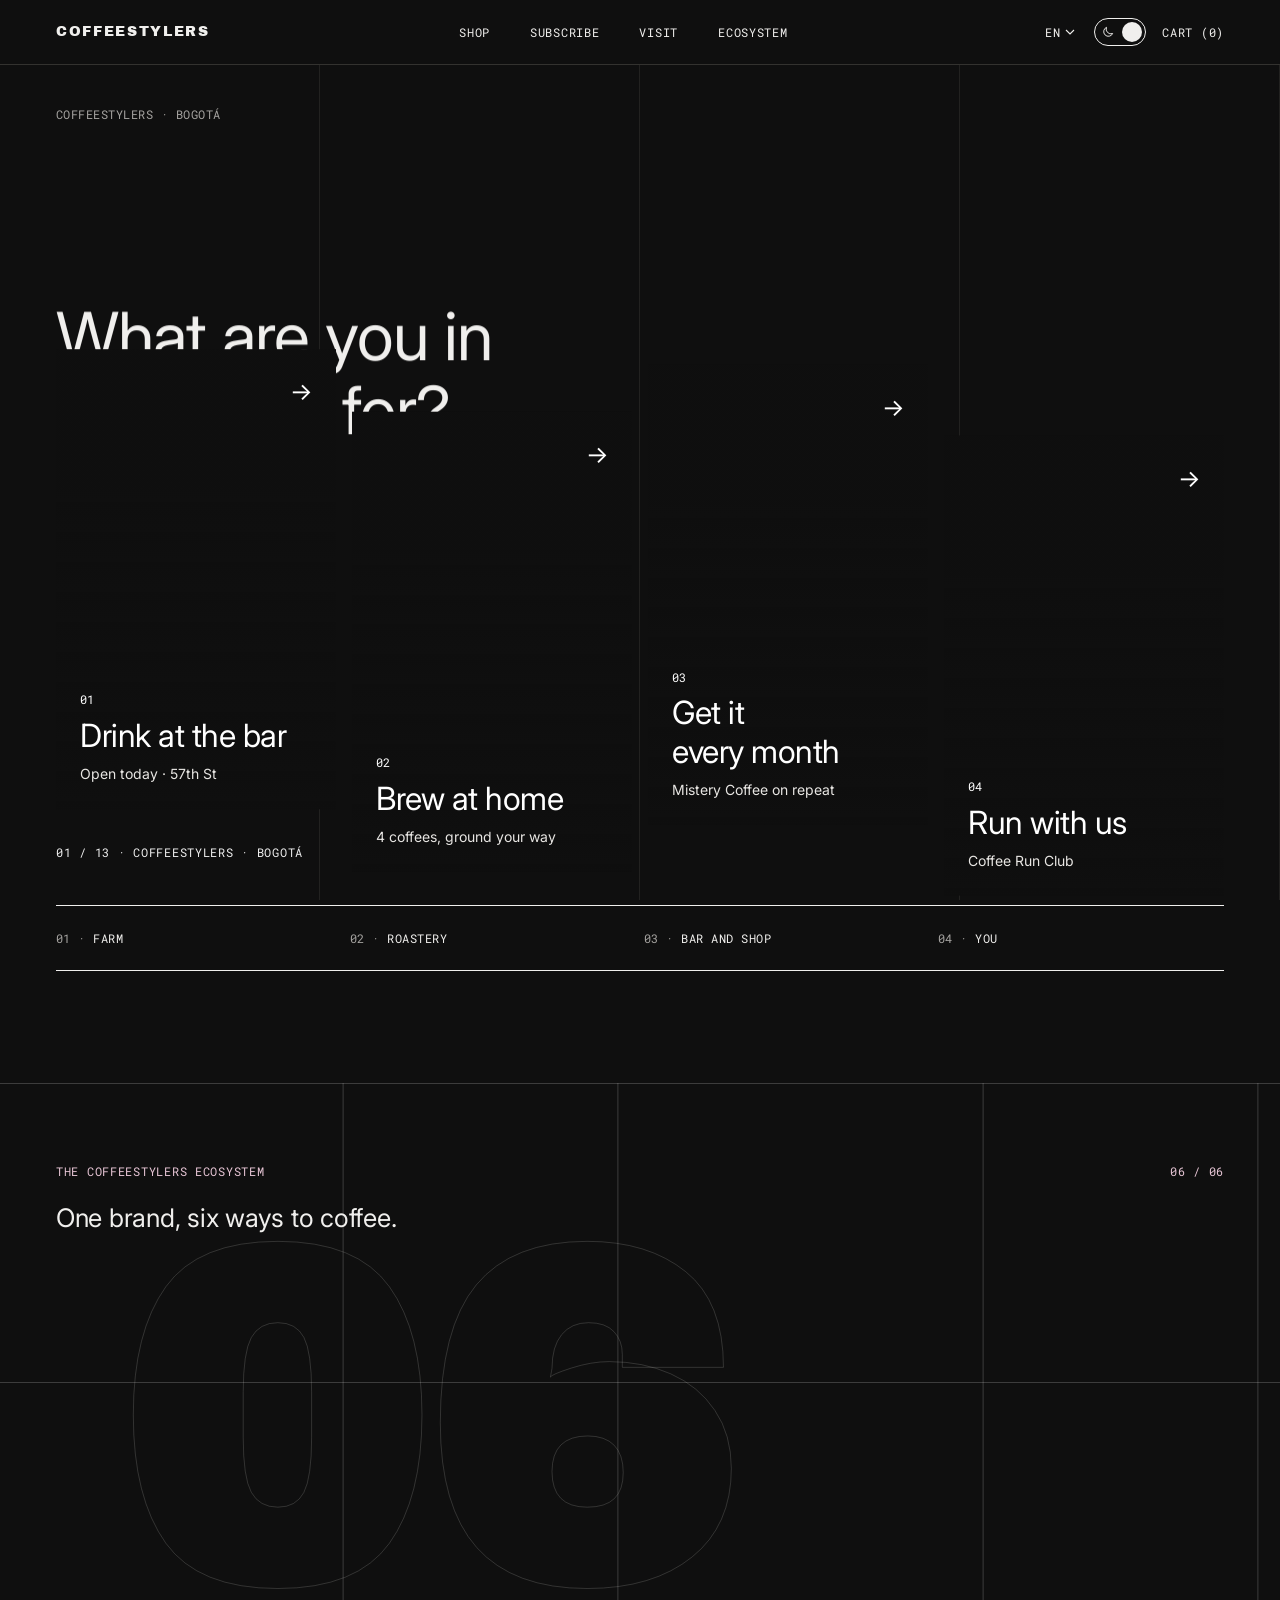
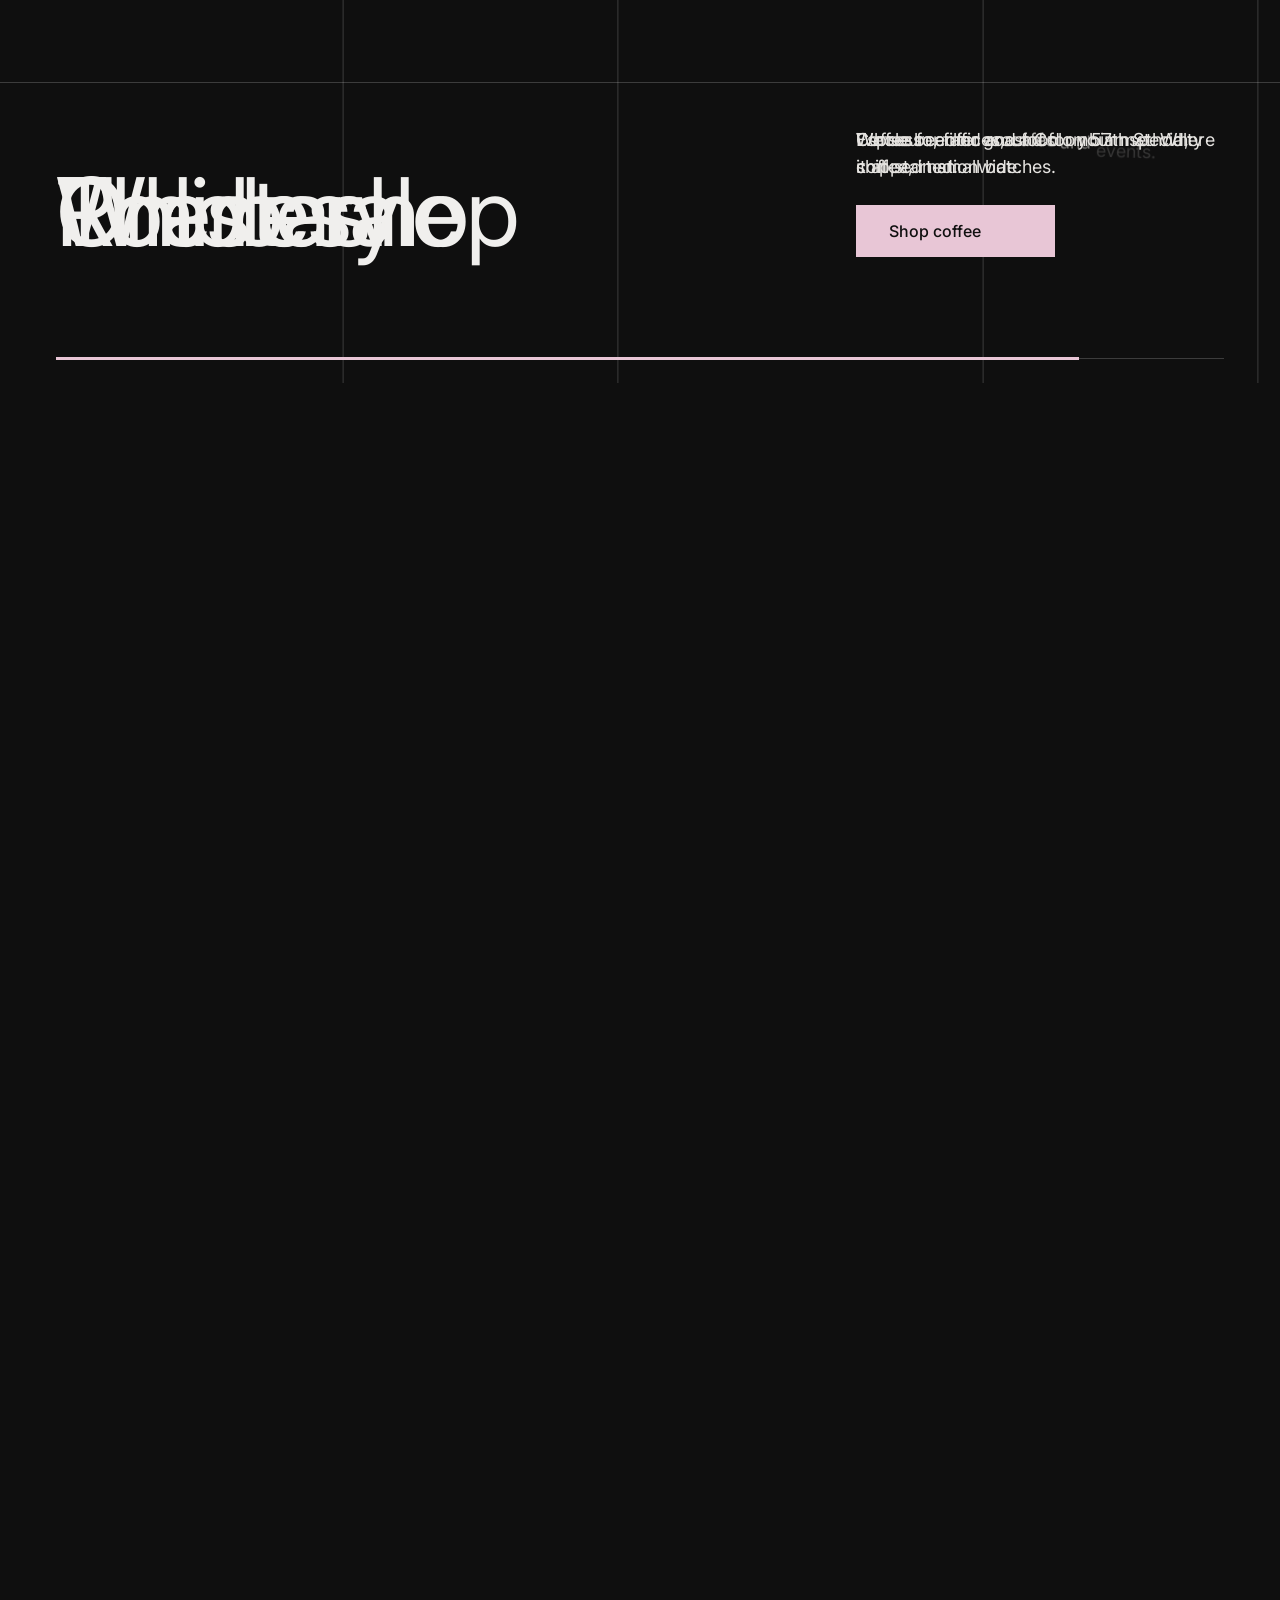
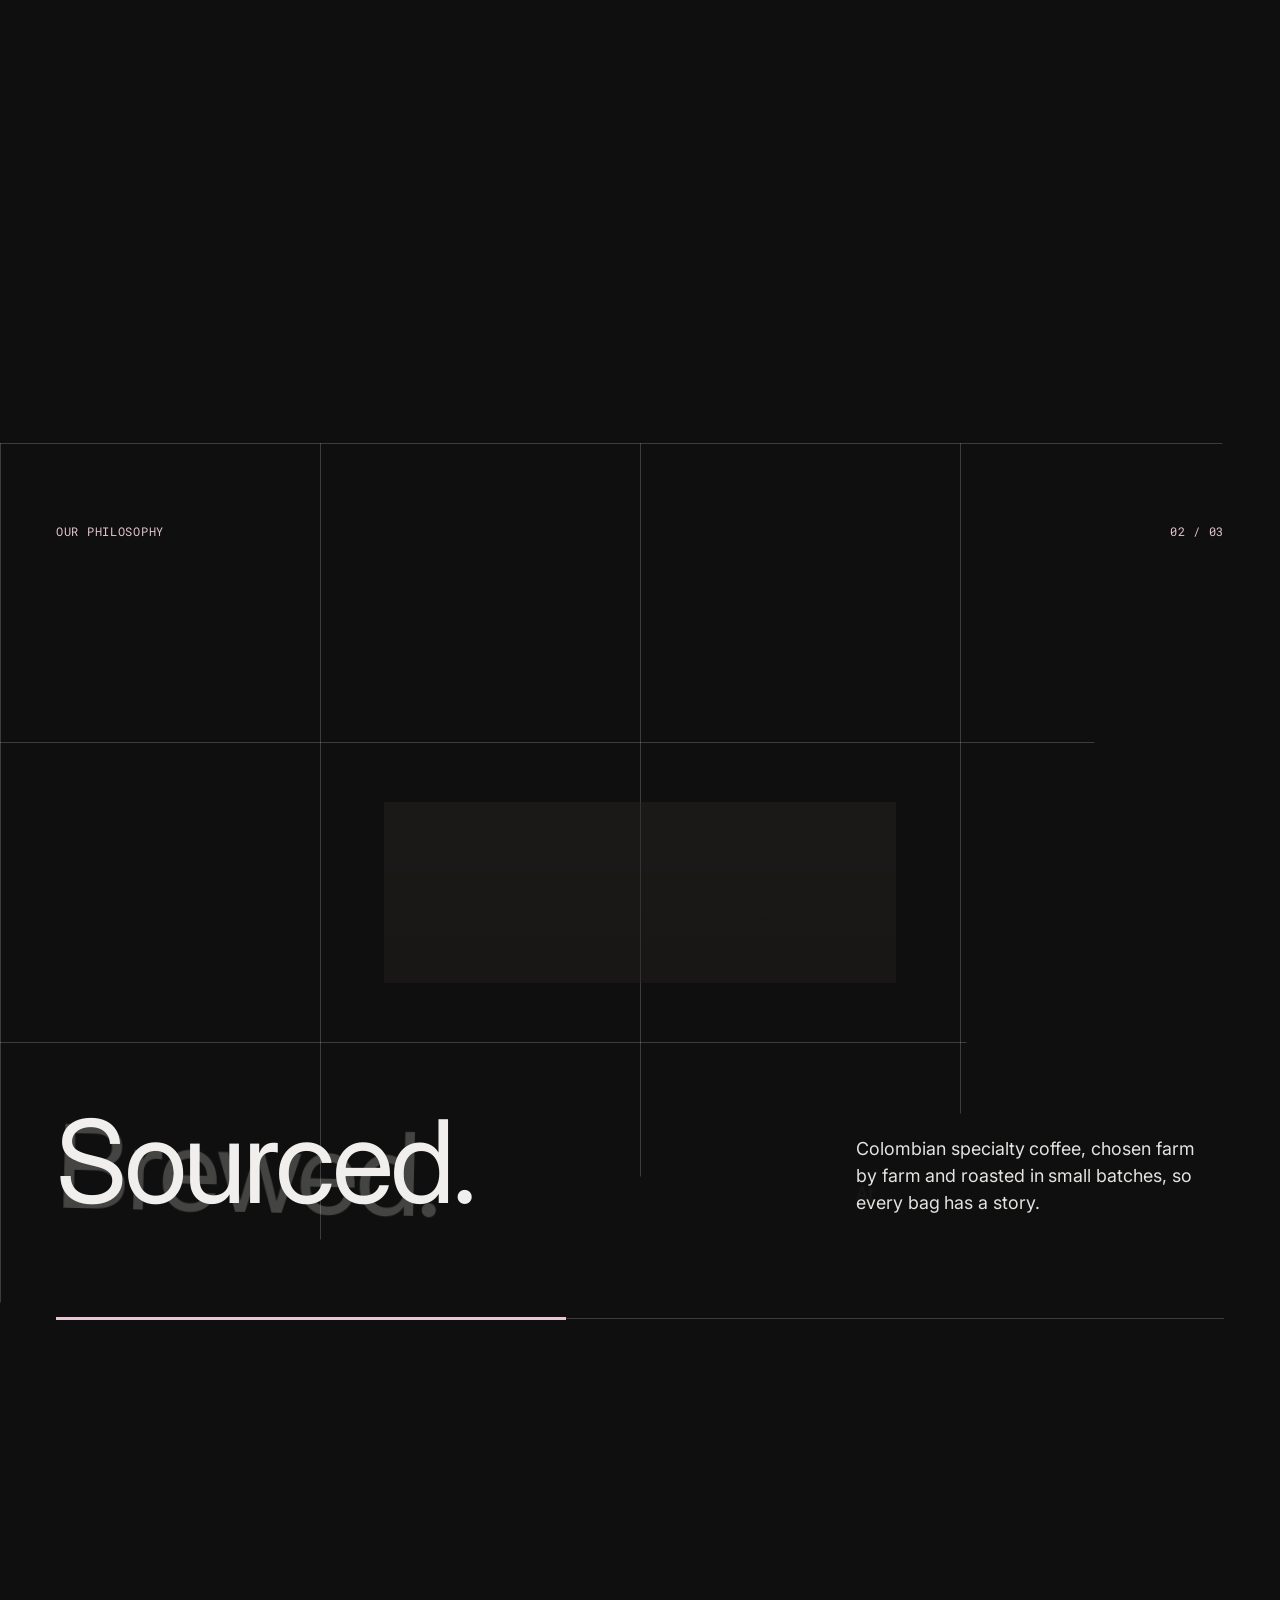
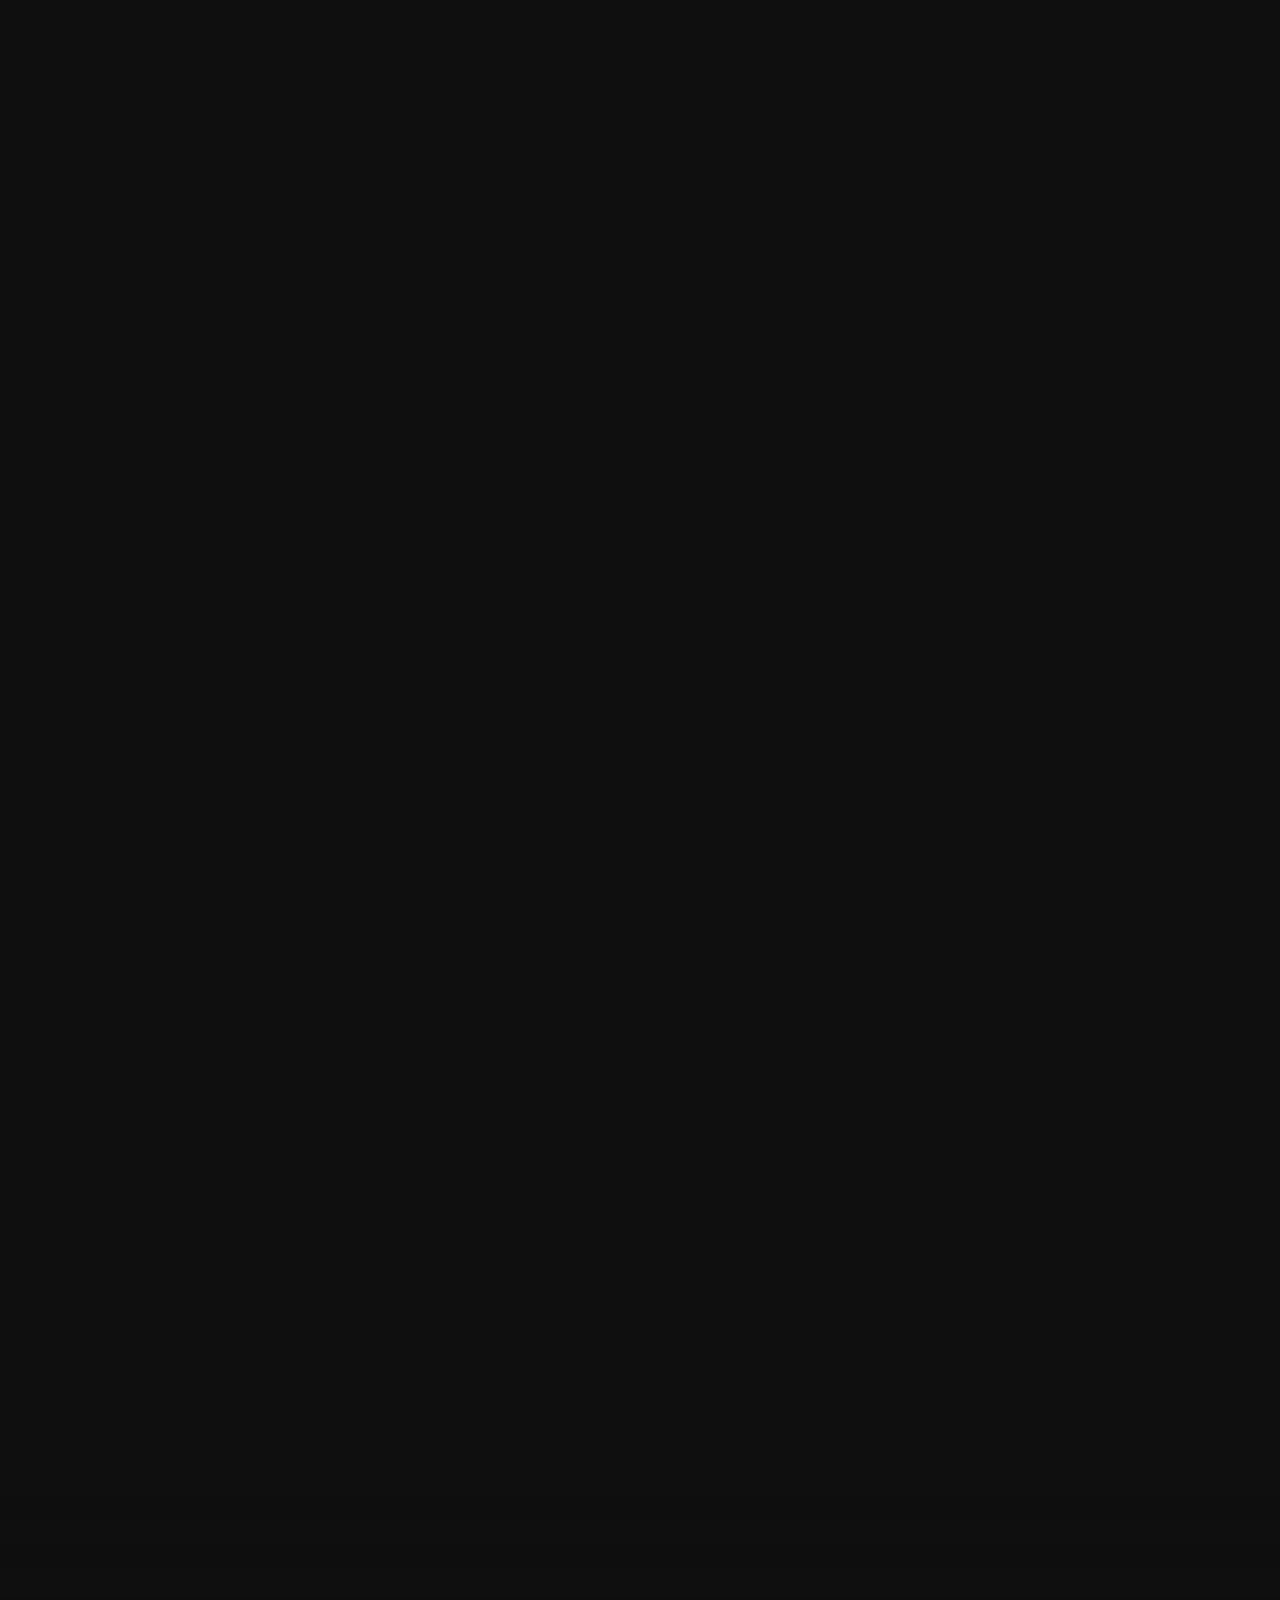
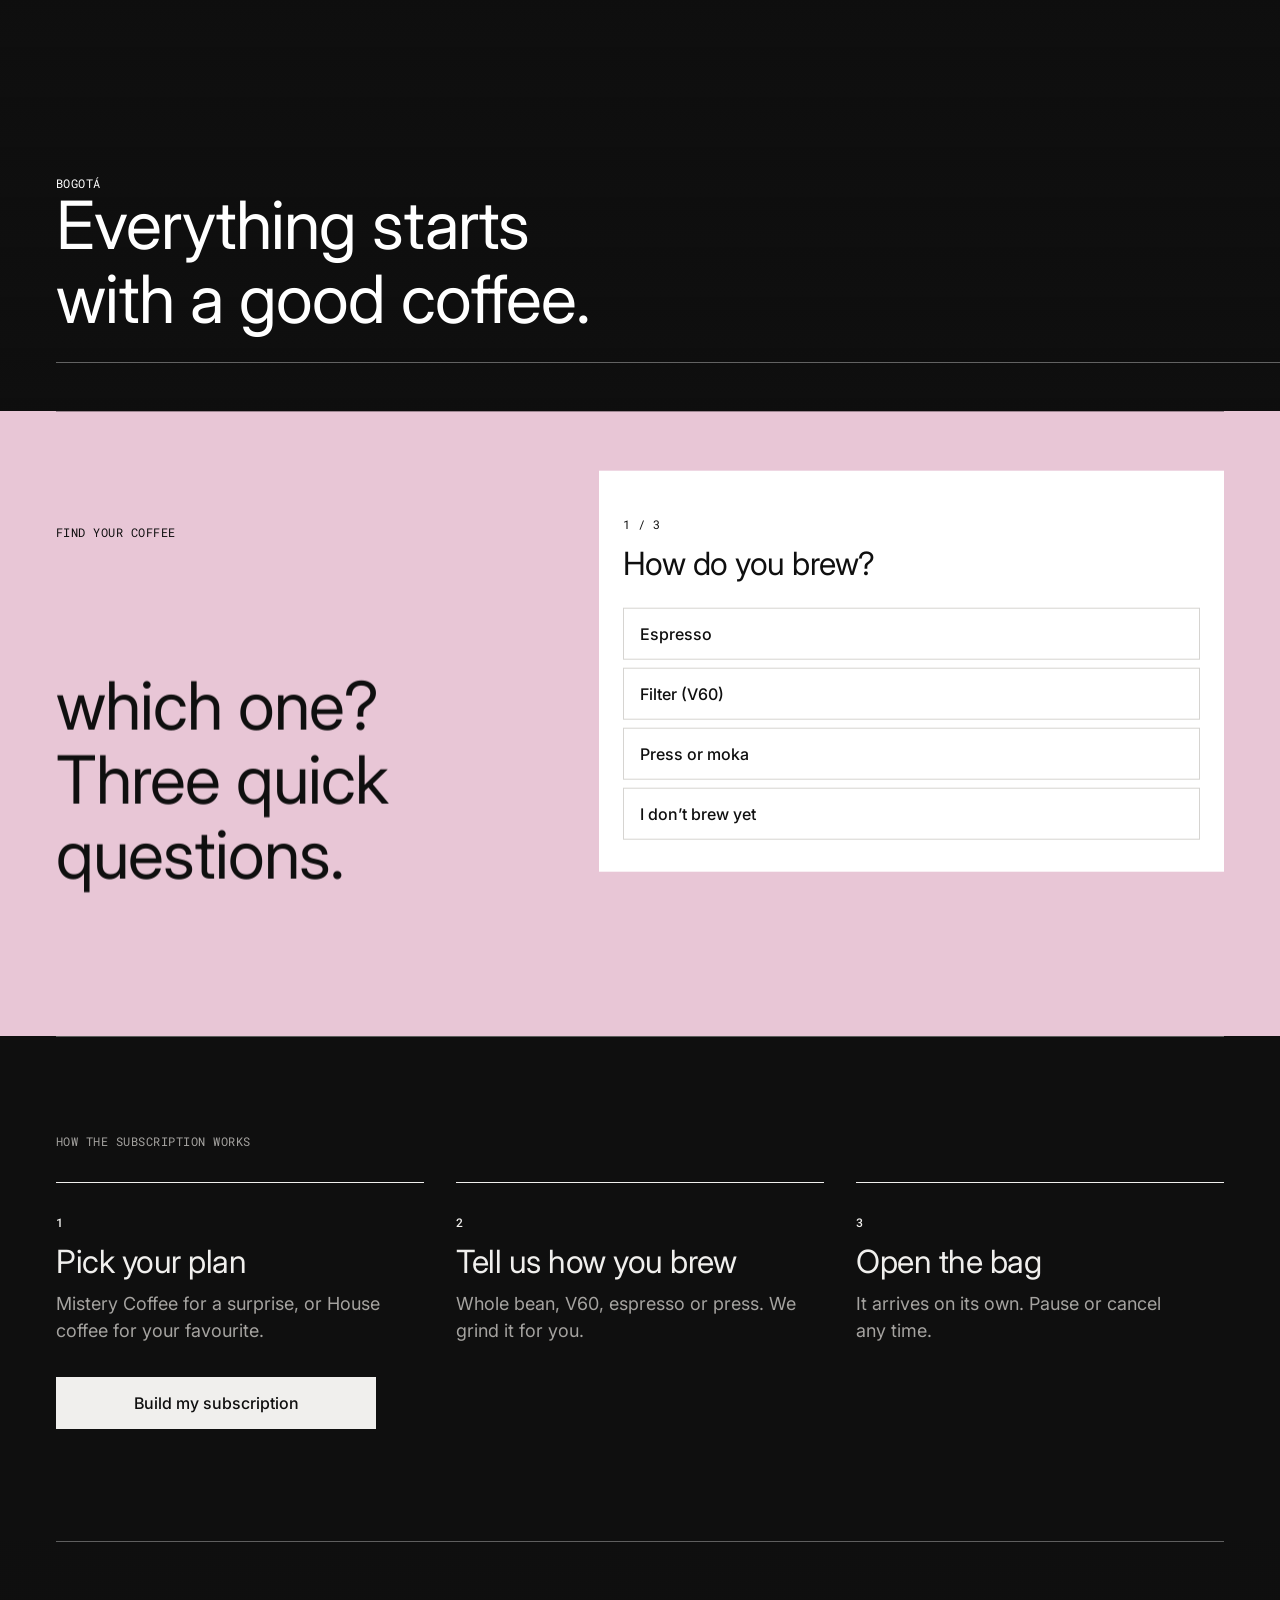
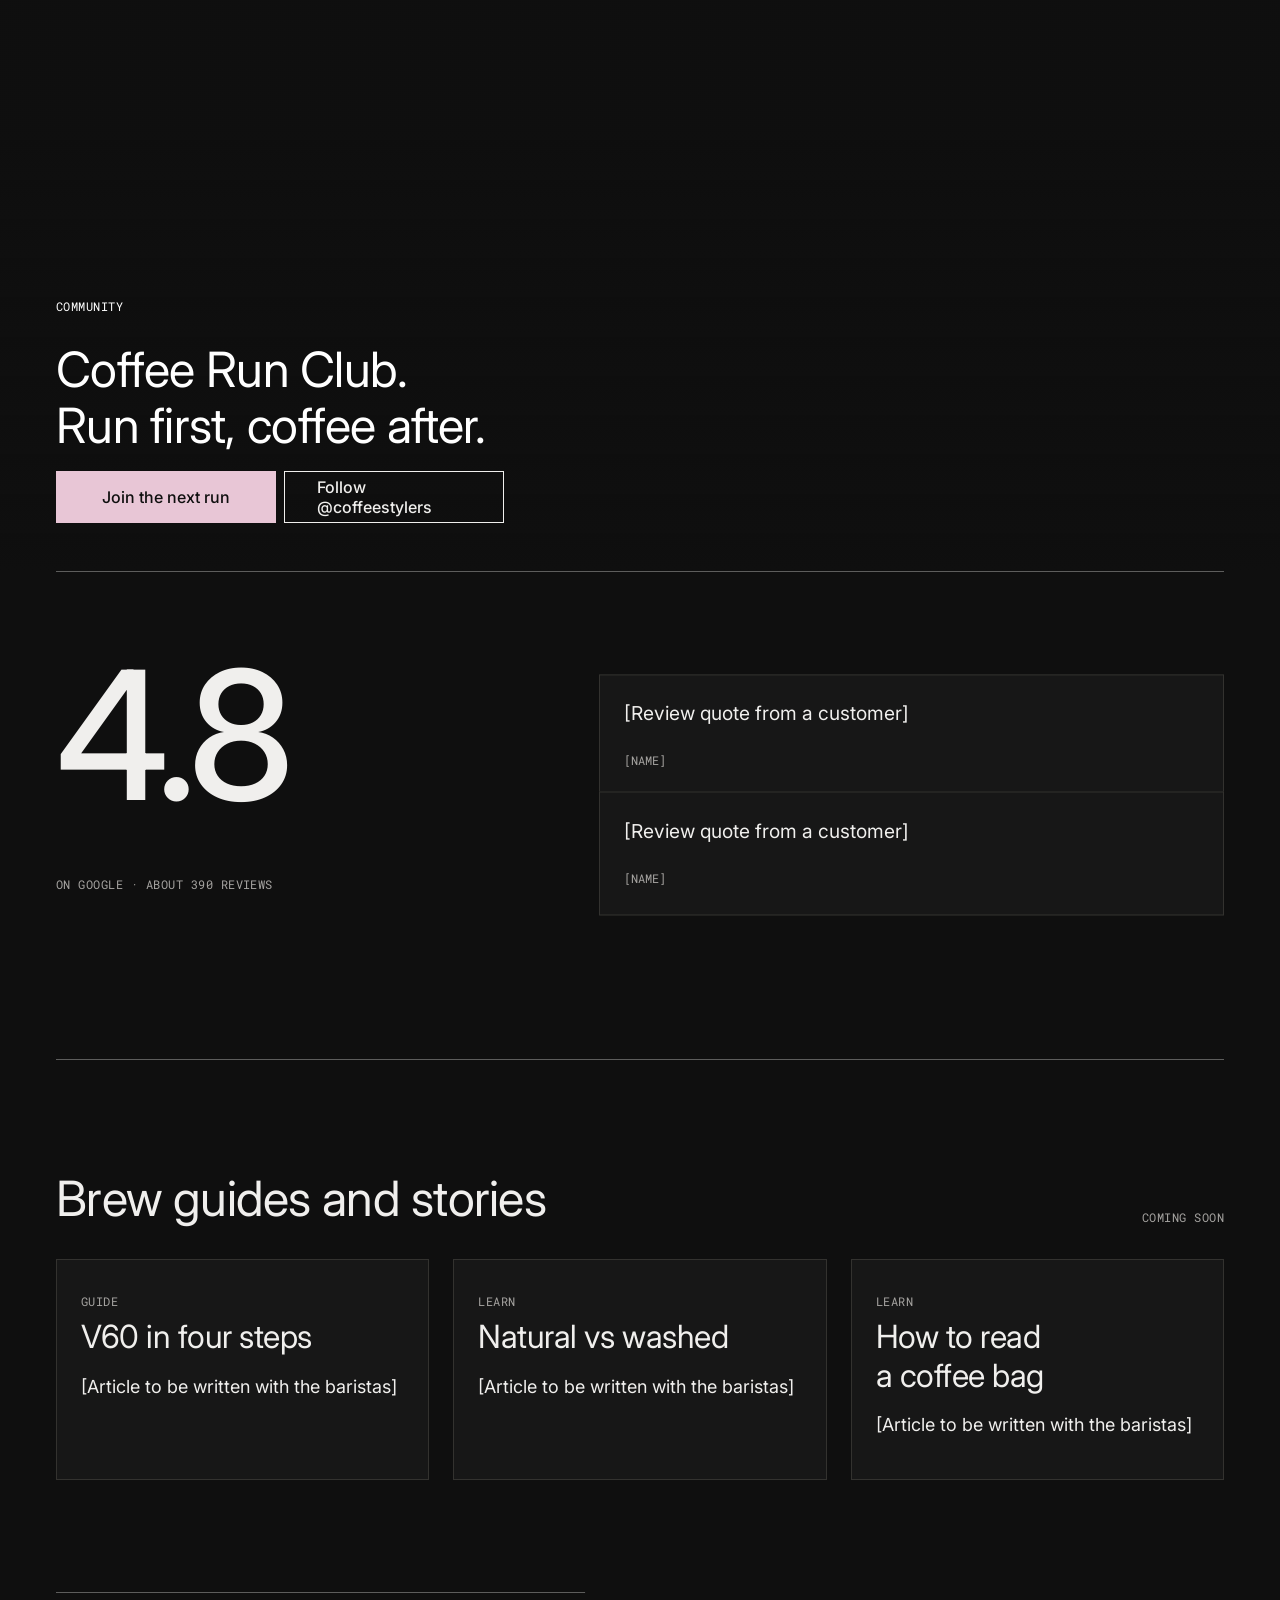
==== commit a182155a: "Concept B: site-wide scroll system (pinned scenes, word reveals, opening bands, drawn hairlines, cha" ====
--- a/index.html
+++ b/index.html
@@ -3,15 +3,16 @@
 <head>
 <meta charset="utf-8">
 <meta name="viewport" content="width=device-width, initial-scale=1">
-<title>Coffeestylers · Concept C (prototype)</title>
+<title>Coffeestylers · Concept B (prototype)</title>
 <meta name="description" content="Responsive redesign prototype for Coffeestylers, a specialty coffee shop in Bogotá.">
 <script>document.documentElement.classList.add('js');try{var t=localStorage.getItem('cs-theme');if(t?t==='dark':matchMedia('(prefers-color-scheme: dark)').matches)document.documentElement.setAttribute('data-theme','dark')}catch(e){}</script>
 <link rel="preconnect" href="https://fonts.googleapis.com">
 <link rel="preconnect" href="https://fonts.gstatic.com" crossorigin>
 <link rel="stylesheet" href="https://fonts.googleapis.com/css2?family=Archivo+Black&family=Inter:wght@300;400;500&family=Roboto+Mono:wght@400;500&display=swap">
 <link rel="stylesheet" href="styles.css?v=1795367517">
-<link rel="stylesheet" href="concept-c.css?v=1795368571">
-<link rel="stylesheet" href="tunnel.css?v=1795378997">
+<link rel="stylesheet" href="concept-b.css?v=1795368521">
+<link rel="stylesheet" href="tunnel.css?v=1795380183">
+<link rel="stylesheet" href="scenes.css?v=1795380183">
 </head>
 <body>
 <div class="lines" aria-hidden="true"></div>
@@ -21,59 +22,60 @@
 <div class="acts"><div class="lang"><button class="lang-btn" type="button" aria-haspopup="listbox" aria-expanded="false" aria-label="Language"><span class="cur">EN</span><svg viewBox="0 0 24 24" aria-hidden="true"><path d="M6 9l6 6 6-6"/></svg></button><ul class="lang-menu" role="listbox" aria-label="Language" hidden><li role="presentation"><button type="button" role="option" data-l="en" lang="en" aria-selected="true">English</button></li><li role="presentation"><button type="button" role="option" data-l="es" lang="es" aria-selected="false">Español</button></li><li role="presentation"><button type="button" role="option" data-l="fr" lang="fr" aria-selected="false">Français</button></li></ul></div><button class="inv theme" type="button" role="switch" aria-checked="false" aria-label="Dark mode"><span class="trk" aria-hidden="true"><svg class="sun" viewBox="0 0 24 24"><circle cx="12" cy="12" r="4"/><path d="M12 2v2M12 20v2M2 12h2M20 12h2M5 5l1.5 1.5M17.5 17.5L19 19M5 19l1.5-1.5M17.5 6.5L19 5"/></svg><svg class="moon" viewBox="0 0 24 24"><path d="M20 14.5A8 8 0 0 1 9.5 4 8 8 0 1 0 20 14.5z"/></svg><i></i></span></button><a class="cartlink" href="#" aria-label="Cart, 0 items">Cart (0)</a><button class="ico s" aria-label="Search" type="button"><svg viewBox="0 0 24 24" aria-hidden="true"><circle cx="11" cy="11" r="7"/><path d="M20 20l-4-4"/></svg></button></div>
 </div></header>
 <main>
-<section class="jh"><svg class="mono-art" data-lift="-0.2" viewBox="0 0 400 240" aria-hidden="true"><circle class="c1" cx="150" cy="120" r="100"/><circle class="c2" cx="250" cy="120" r="100"/></svg>
-<div class="c"><p class="mono eyebrow rv">Coffeestylers · Bogotá</p><h1 class="frase big rv" data-sy="-0.14" style="--d:1">Coffee, from sunrise to last call.</h1>
-<div class="btns rv" style="--d:2"><a class="btn acc" href="#day">Start your day</a><a class="btn sec" href="shop.html">Shop coffee</a></div></div></section>
+<section class="bh"><div class="c">
+<p class="mono suave eyebrow rv">Coffeestylers · Bogotá</p>
+<h1 class="frase big" data-sw="" data-sw-en="What are you in the mood for?" data-sy="-0.14" style="--d:1">What are you in the mood for?</h1>
+<div class="intents">
+<a class="intent rv" data-lift="0.02" style="--d:0" href="visit.html"><span class="ph" data-par="0.1" style="background-image:url('https://dcdn-us.mitiendanube.com/stores/007/501/629/themes/rio/2-slide-1776722511349-2597002930-a1817ce833c035aaf366887a9dc242601776722512-1920-1920.webp')"></span><span class="mono">01</span><strong class="frase sm">Drink at the bar</strong><span class="sub">Open today · 57th St</span><span class="go" aria-hidden="true">→</span></a>
+<a class="intent rv" data-lift="0.09" style="--d:1" href="shop.html"><span class="ph" data-par="0.1" style="background-image:url('https://dcdn-us.mitiendanube.com/stores/007/501/629/products/sin-titulo-1-de0b23dd6bac31ea5417761088496588-1024-1024.webp')"></span><span class="mono">02</span><strong class="frase sm">Brew at home</strong><span class="sub">4 coffees, ground your way</span><span class="go" aria-hidden="true">→</span></a>
+<a class="intent rv" data-lift="0.04" style="--d:2" href="subscribe.html"><span class="ph" data-par="0.1" style="background-image:url('https://dcdn-us.mitiendanube.com/stores/007/501/629/products/sin-titulo-1-f8845e8910018749f917761015362830-1024-1024.webp')"></span><span class="mono">03</span><strong class="frase sm">Get it every month</strong><span class="sub">Mistery Coffee on repeat</span><span class="go" aria-hidden="true">→</span></a>
+<a class="intent rv" data-lift="0.12" style="--d:3" href="club.html"><span class="ph" data-par="0.1" style="background-image:url('https://dcdn-us.mitiendanube.com/stores/007/501/629/themes/rio/2-slide-1776723098379-2462844389-c85ef9081d4256c665a43cc0b9e0ed6b1776723099-1920-1920.webp')"></span><span class="mono">04</span><strong class="frase sm">Run with us</strong><span class="sub">Coffee Run Club</span><span class="go" aria-hidden="true">→</span></a>
+</div></div></section>
 
-<section class="day" id="day" aria-label="A day with Coffeestylers"><div class="day-in"><div class="c day-top mono"><span>A day with Coffeestylers</span><span class="clock" id="clock">07:00</span></div>
-<div class="track" id="track">
-<article class="stop"><span class="ghost" aria-hidden="true">07</span><div class="sph"><i style="background-image:url('https://dcdn-us.mitiendanube.com/stores/007/501/629/products/sin-titulo-1-de0b23dd6bac31ea5417761088496588-1024-1024.webp')"></i></div><div class="stx"><p class="mono"><span>07:00</span> · <span>At home</span></p><h3 class="frase mid">Brew something worth waking up for.</h3><p>Roasted by us and ground for your method. The ritual starts in your kitchen.</p><a class="btn acc" href="shop.html">Shop coffee</a></div></article>
-<article class="stop"><span class="ghost" aria-hidden="true">12</span><div class="sph"><i style="background-image:url('https://dcdn-us.mitiendanube.com/stores/007/501/629/themes/rio/2-slide-1776722511349-2597002930-a1817ce833c035aaf366887a9dc242601776722512-1920-1920.webp')"></i></div><div class="stx"><p class="mono"><span>12:00</span> · <span>At the bar</span></p><h3 class="frase mid">Take a break at the bar.</h3><p>Espresso, filter and food on 57th St. Come alone, leave with company.</p><a class="btn acc" href="visit.html">Plan your visit</a></div></article>
-<article class="stop"><span class="ghost" aria-hidden="true">17</span><div class="sph"><i style="background-image:url('https://dcdn-us.mitiendanube.com/stores/007/501/629/themes/rio/2-slide-1776723098379-2462844389-c85ef9081d4256c665a43cc0b9e0ed6b1776723099-1920-1920.webp')"></i></div><div class="stx"><p class="mono"><span>17:00</span> · <span>Coffee Run Club</span></p><h3 class="frase mid">Run first, coffee after.</h3><p>Saturday runs, tastings and workshops with the people behind the brand.</p><a class="btn acc" href="club.html">Join the club</a></div></article>
-<article class="stop"><span class="ghost" aria-hidden="true">20</span><div class="sph"><i style="background-image:url('https://dcdn-us.mitiendanube.com/stores/007/501/629/products/sin-titulo-1-f8845e8910018749f917761015362830-1024-1024.webp')"></i></div><div class="stx"><p class="mono"><span>20:00</span> · <span>Last call</span></p><h3 class="frase mid">Let tomorrow’s coffee arrive on its own.</h3><p>A new origin every month, ground your way. Pause or cancel any time.</p><a class="btn acc" href="subscribe.html">Build my subscription</a></div></article>
-</div><div class="c"><div class="prog"><i id="prog"></i></div></div></div></section>
+<section class="flow" aria-label="From farm to cup"><div class="c"><ol class="steps4"><li>Farm</li><li>Roastery</li><li>Bar and shop</li><li>You</li></ol></div></section>
 
-<section class="orbit" id="ecosystem"><div class="c split">
-<div><p class="mono eyebrow rv">The Coffeestylers ecosystem</p><h2 class="frase big rv" style="--d:1">One roastery at the centre.</h2><p class="rv" style="--d:2;max-width:44ch">Everything starts with coffee we source and roast. Four doors lead to it, pick the one that fits your day.</p>
-<ul class="elist" id="elist"><li class="ei" data-n="0"><a href="shop.html"><span class="mono suave">01</span><strong class="frase sm">Shop</strong><span>Whole bean or ground, shipped nationwide.</span><span class="tlink">Shop coffee</span></a></li><li class="ei" data-n="1"><a href="visit.html"><span class="mono suave">02</span><strong class="frase sm">Bar</strong><span>Espresso, filter and food on 57th St.</span><span class="tlink">Plan your visit</span></a></li><li class="ei" data-n="2"><a href="club.html"><span class="mono suave">03</span><strong class="frase sm">Club</strong><span>Saturday runs, tastings and community.</span><span class="tlink">Join the club</span></a></li><li class="ei" data-n="3"><a href="subscribe.html"><span class="mono suave">04</span><strong class="frase sm">Subscription</strong><span>A new coffee every month, on its own.</span><span class="tlink">Build my subscription</span></a></li></ul><a class="tlink" href="roastery.html">Meet the roastery</a></div>
-<div class="diagram rv" aria-hidden="true"><svg viewBox="0 0 400 400" id="orb"><circle class="ring dash" cx="200" cy="200" r="188"/><circle class="ring" cx="200" cy="200" r="150"/><circle class="ring" cx="200" cy="200" r="70"/>
-<line x1="200" y1="130" x2="200" y2="50"/><line x1="270" y1="200" x2="350" y2="200"/><line x1="200" y1="270" x2="200" y2="350"/><line x1="130" y1="200" x2="50" y2="200"/>
-<circle class="core" cx="200" cy="200" r="46"/><text x="200" y="204" text-anchor="middle" class="t0">Roastery</text>
-<g class="node" data-n="0"><circle cx="200" cy="50" r="32"/><text x="200" y="54" text-anchor="middle">Shop</text></g>
-<g class="node" data-n="1"><circle cx="350" cy="200" r="32"/><text x="350" y="204" text-anchor="middle">Bar</text></g>
-<g class="node" data-n="2"><circle cx="200" cy="350" r="32"/><text x="200" y="354" text-anchor="middle">Club</text></g>
-<g class="node" data-n="3"><circle cx="50" cy="200" r="32"/><text x="50" y="204" text-anchor="middle">Sub</text></g></svg></div></div></section>
+<section class="scene" id="ecosystem" aria-label="The Coffeestylers ecosystem" style="--n:6"><div class="tn-stage"><div class="tn-grid" aria-hidden="true"><i class="tn-vl" style="left:0%"></i><i class="tn-vl" style="left:25%"></i><i class="tn-vl" style="left:50%"></i><i class="tn-vl" style="left:75%"></i><i class="tn-vl" style="left:100%"></i><i class="tn-hl" style="top:0%"></i><i class="tn-hl" style="top:33.3%"></i><i class="tn-hl" style="top:66.6%"></i><i class="tn-hl" style="top:100%"></i></div><div class="sc-ghost" aria-hidden="true">01</div><div class="tn-hud"><span class="sc-eyebrow" data-en="The Coffeestylers ecosystem">The Coffeestylers ecosystem</span><span class="sc-count">01 / 06</span></div><h2 class="sc-h" data-en="One brand, six ways to coffee.">One brand, six ways to coffee.</h2><div class="tn-blocks"><div class="tn-block"><h3 class="tn-title" data-en="Roastery">Roastery</h3><div class="sc-side"><p class="tn-desc" data-en="We source and roast Colombian specialty coffee, in small batches.">We source and roast Colombian specialty coffee, in small batches.</p><a class="btn acc sc-cta" href="roastery.html" data-en="Meet the roastery">Meet the roastery</a></div></div><div class="tn-block"><h3 class="tn-title" data-en="The bar">The bar</h3><div class="sc-side"><p class="tn-desc" data-en="Espresso, filter and food on 57th St. Where it all started.">Espresso, filter and food on 57th St. Where it all started.</p><a class="btn acc sc-cta" href="visit.html" data-en="Plan your visit">Plan your visit</a></div></div><div class="tn-block"><h3 class="tn-title" data-en="Online shop">Online shop</h3><div class="sc-side"><p class="tn-desc" data-en="Whole bean or ground for your method, shipped nationwide.">Whole bean or ground for your method, shipped nationwide.</p><a class="btn acc sc-cta" href="shop.html" data-en="Shop coffee">Shop coffee</a></div></div><div class="tn-block"><h3 class="tn-title" data-en="Subscription">Subscription</h3><div class="sc-side"><p class="tn-desc" data-en="A new coffee on your doorstep, every month, pause any time.">A new coffee on your doorstep, every month, pause any time.</p><a class="btn acc sc-cta" href="subscribe.html" data-en="Build my subscription">Build my subscription</a></div></div><div class="tn-block"><h3 class="tn-title" data-en="Coffee Run Club">Coffee Run Club</h3><div class="sc-side"><p class="tn-desc" data-en="Saturday runs, tastings and the people behind the brand.">Saturday runs, tastings and the people behind the brand.</p><a class="btn acc sc-cta" href="club.html" data-en="Join the club">Join the club</a></div></div><div class="tn-block"><h3 class="tn-title" data-en="Wholesale">Wholesale</h3><div class="sc-side"><p class="tn-desc" data-en="Coffee for offices, cafés and events. [Wholesale terms to be defined]">Coffee for offices, cafés and events. [Wholesale terms to be defined]</p><a class="btn acc sc-cta" href="wholesale.html" data-en="Talk to us">Talk to us</a></div></div></div><div class="tn-bar" aria-hidden="true"><i></i></div></div></section>
 
 <section class="tunnel" aria-label="Our philosophy"><div class="tn-stage"><div class="tn-scene" aria-hidden="true"><div class="tn-world"></div></div><div class="tn-grid" aria-hidden="true"><i class="tn-vl" style="left:0%"></i><i class="tn-vl" style="left:25%"></i><i class="tn-vl" style="left:50%"></i><i class="tn-vl" style="left:75%"></i><i class="tn-vl" style="left:100%"></i><i class="tn-hl" style="top:0%"></i><i class="tn-hl" style="top:33.3%"></i><i class="tn-hl" style="top:66.6%"></i><i class="tn-hl" style="top:100%"></i></div><div class="tn-media" aria-hidden="true"><i style="background-image:url('https://dcdn-us.mitiendanube.com/stores/007/501/629/themes/rio/2-slide-1776722511349-2597002930-a1817ce833c035aaf366887a9dc242601776722512-1920-1920.webp')"></i></div><div class="tn-hud"><span class="tn-eyebrow" data-en="Our philosophy">Our philosophy</span><span class="tn-count">01 / 03</span></div><div class="tn-blocks"><div class="tn-block" data-b="0"><h2 class="tn-title" data-en="Sourced.">Sourced.</h2><p class="tn-desc" data-en="Colombian specialty coffee, chosen farm by farm and roasted in small batches, so every bag has a story.">Colombian specialty coffee, chosen farm by farm and roasted in small batches, so every bag has a story.</p></div><div class="tn-block" data-b="1"><h2 class="tn-title" data-en="Brewed.">Brewed.</h2><p class="tn-desc" data-en="At home, at the bar or after a Saturday run. Every cup made for the moment it is drunk.">At home, at the bar or after a Saturday run. Every cup made for the moment it is drunk.</p></div><div class="tn-block" data-b="2"><h2 class="tn-title" data-en="Shared.">Shared.</h2><p class="tn-desc" data-en="A community around the table, the road and the bag that arrives each month. That is the ecosystem.">A community around the table, the road and the bag that arrives each month. That is the ecosystem.</p></div></div><div class="tn-bar" aria-hidden="true"><i></i></div></div></section>
-<section class="segs"><div class="c"><p class="mono eyebrow rv">Where do you start?</p>
-<a class="seg rv" data-lift="0.02" href="product.html"><span class="frase mid">I’m new to specialty coffee</span><span class="mono"><span>Start with Blend Prohibido</span> →</span></a>
-<a class="seg rv" data-lift="-0.04" href="shop.html"><span class="frase mid">I know my coffee</span><span class="mono"><span>Explore the four origins</span> →</span></a>
-<a class="seg rv" data-lift="0.02" href="visit.html"><span class="frase mid">I’m in Bogotá</span><span class="mono"><span>Visit the bar this week</span> →</span></a>
-<a class="seg rv" data-lift="-0.04" href="subscribe.html"><span class="frase mid">I want it on repeat</span><span class="mono"><span>Build a subscription</span> →</span></a>
-</div></section>
-
-<section class="bandC" aria-label="Come as you are"><div class="par" data-par="0.16" data-zoom style="background-image:url('https://dcdn-us.mitiendanube.com/stores/007/501/629/themes/rio/2-slide-1776722511349-2597002930-a1817ce833c035aaf366887a9dc242601776722512-1920-1920.webp')"></div><div class="c"><p class="mono eyebrow rv">Bogotá</p><p class="frase big rv" data-lift="0.08" style="--d:1">Come as you are. Leave with company.</p></div></section>
-<section class="nums"><div class="ghostrow dark" aria-hidden="true"><span data-px="0.4">COFFEE STYLERS · COFFEE STYLERS ·</span></div><div class="c"><div class="ngrid">
-<div class="rv"><b data-count="4.8" data-dec="1">4.8</b><span class="mono">Google rating</span></div>
-<div class="rv" data-lift="0.03" style="--d:1"><b data-count="4">4</b><span class="mono">Signature coffees</span></div>
-<div class="rv" data-lift="0.09" style="--d:2"><b data-count="6">6</b><span class="mono">Days a week at the bar</span></div>
-<div class="rv" data-lift="0.05" style="--d:3"><b data-count="1">1</b><span class="mono">Roastery</span></div>
+<section class="bandB" aria-label="Coffeestylers"><div class="par" data-par="0.16" data-zoom style="background-image:url('https://dcdn-us.mitiendanube.com/stores/007/501/629/themes/rio/2-slide-1776722511349-2597002930-a1817ce833c035aaf366887a9dc242601776722512-1920-1920.webp')"></div><div class="ghostrow" aria-hidden="true"><span data-px="0.45">ROASTERY · BAR · SHOP · CLUB · WHOLESALE ·</span></div><div class="c"><p class="mono eyebrow rv">Bogotá</p><p class="frase big" data-sw="" data-sw-en="Everything starts with a good coffee." data-lift="0.08" style="--d:1">Everything starts with a good coffee.</p></div></section>
+<section class="guide" id="guide"><div class="c split">
+<div><p class="mono eyebrow rv">Find your coffee</p><h2 class="frase big" data-sw="" data-sw-en="Not sure which one? Three quick questions." data-lift="-0.05" style="--d:1">Not sure which one? Three quick questions.</h2></div>
+<div class="quiz rv" data-lift="0.07" style="--d:1" id="quiz">
+<div class="q on" data-q="brew"><p class="mono">1 / 3</p><h3 class="frase sm">How do you brew?</h3>
+<div class="opts"><button type="button" data-v="espresso">Espresso</button><button type="button" data-v="filter">Filter (V60)</button><button type="button" data-v="press">Press or moka</button><button type="button" data-v="none">I don’t brew yet</button></div></div>
+<div class="q" data-q="taste"><p class="mono">2 / 3</p><h3 class="frase sm">What do you like?</h3>
+<div class="opts"><button type="button" data-v="sweet">Sweet and fruity</button><button type="button" data-v="everyday">Balanced, every day</button><button type="button" data-v="surprise">Surprise me</button></div></div>
+<div class="q" data-q="freq"><p class="mono">3 / 3</p><h3 class="frase sm">How often?</h3>
+<div class="opts"><button type="button" data-v="once">Just this once</button><button type="button" data-v="monthly">Every month</button></div></div>
+<div class="q res" data-q="result"><p class="mono">Your coffee</p><div class="resbox"><span class="rph" id="rimg"></span><div><h3 class="frase sm" id="rname">Pacamara Natural</h3><p id="rwhy"></p><div class="btns"><a class="btn" id="rcta" href="shop.html">See the coffee</a><a class="btn sec" id="rsub" href="subscribe.html" hidden>Subscribe to it</a></div></div></div><button class="tlink" type="button" id="qreset">Start again</button></div>
 </div></div></section>
 
-<section class="brew" id="brew"><div class="c"><p class="mono suave eyebrow rv">Brew guides</p><h2 class="frase big rv" style="--d:1">Make it like the bar does.</h2>
-<div class="tabs" role="tablist" aria-label="Brew guides"><button role="tab" aria-selected="true" data-b="v60">V60</button><button role="tab" aria-selected="false" data-b="espresso">Espresso</button><button role="tab" aria-selected="false" data-b="press">Press</button></div>
-<div class="bpanel" id="bpanel"></div></div></section>
+<section class="how" id="how"><div class="c">
+<p class="mono suave eyebrow rv">How the subscription works</p>
+<div class="howgrid">
+<div class="rv"><span class="num">1</span><h3 class="frase sm">Pick your plan</h3><p>Mistery Coffee for a surprise, or House coffee for your favourite.</p></div>
+<div class="rv" style="--d:1"><span class="num">2</span><h3 class="frase sm">Tell us how you brew</h3><p>Whole bean, V60, espresso or press. We grind it for you.</p></div>
+<div class="rv" style="--d:2"><span class="num">3</span><h3 class="frase sm">Open the bag</h3><p>It arrives on its own. Pause or cancel any time.</p></div>
+</div><a class="btn" href="subscribe.html" style="max-width:320px">Build my subscription</a></div></section>
 
-<section class="whole"><div class="ghostrow" aria-hidden="true"><span data-px="-0.4">WHOLESALE · WHOLESALE · WHOLESALE ·</span></div><div class="c duo"><div class="rv"><p class="mono eyebrow">Wholesale and corporate</p><h2 class="frase mid">Coffee for your team, café or event.</h2></div><div class="rv" style="--d:1"><p style="margin:0 0 24px">Tell us what you need and we will build an offer. [Wholesale terms to be defined]</p><a class="btn acc" href="wholesale.html">Talk to us</a></div></div></section>
+<section class="club" id="club" aria-label="Coffee Run Club"><div class="par" data-par="0.1" data-zoom style="background-image:url('https://dcdn-us.mitiendanube.com/stores/007/501/629/themes/rio/2-slide-1776723098379-2462844389-c85ef9081d4256c665a43cc0b9e0ed6b1776723099-1920-1920.webp')"></div><div class="c"><p class="mono eyebrow rv">Community</p><p class="frase mid" data-sw="" data-sw-en="Coffee Run Club. Run first, coffee after." data-lift="0.12" style="--d:1">Coffee Run Club. Run first, coffee after.</p><div class="btns rv" style="--d:2"><a class="btn acc" href="visit.html">Join the next run</a><a class="btn sec" href="https://www.instagram.com/coffeestylers/" target="_blank" rel="noopener">Follow @coffeestylers</a></div></div></section>
 
-<section class="faq" id="faq" aria-label="FAQ"><div class="c split"><div><p class="mono suave eyebrow rv">Questions</p><h2 class="frase big rv" style="--d:1">Good to know.</h2></div><div class="rv" style="--d:1">
+<section class="proof"><div class="c split"><div class="rv"><p class="big4" data-lift="0.14">4.8</p><p class="mono suave">On Google · about 390 reviews</p></div>
+<div class="quotes rv" style="--d:1"><blockquote data-lift="0.03"><p>[Review quote from a customer]</p><cite>[Name]</cite></blockquote><blockquote data-lift="0.08"><p>[Review quote from a customer]</p><cite>[Name]</cite></blockquote></div></div></section>
+
+<section class="journal"><div class="c"><div class="head2 rv"><h2 class="frase mid" data-sw="" data-sw-en="Brew guides and stories">Brew guides and stories</h2><span class="mono suave">Coming soon</span></div>
+<div class="cards3"><div class="info rv" data-lift="0.03"><p class="mono suave">Guide</p><h3 class="frase sm">V60 in four steps</h3><p>[Article to be written with the baristas]</p></div><div class="info rv" data-lift="0.09" style="--d:1"><p class="mono suave">Learn</p><h3 class="frase sm">Natural vs washed</h3><p>[Article to be written with the baristas]</p></div><div class="info rv" data-lift="0.05" style="--d:2"><p class="mono suave">Learn</p><h3 class="frase sm">How to read a coffee bag</h3><p>[Article to be written with the baristas]</p></div></div></div></section>
+
+<section class="faq" id="faq" aria-label="FAQ"><div class="c split"><div><p class="mono suave eyebrow rv">Questions</p><h2 class="frase big" data-sw="" data-sw-en="Good to know." style="--d:1">Good to know.</h2></div><div class="rv" style="--d:1">
 <details><summary>Do you ship nationwide?</summary><p>Yes. Shipping time and cost: [Time · cost]. You can also pick up at the bar for free.</p></details>
 <details><summary>Can I buy ground coffee?</summary><p>Yes. On each product you choose whole bean, V60, espresso or press, and we grind it for that method.</p></details>
 <details><summary>How do I pause or cancel a subscription?</summary><p>Any time, with no commitment. Write to us on WhatsApp or by email and we take care of it.</p></details>
 <details><summary>Where is the bar and when is it open?</summary><p>57th St #19-35, Bogotá. Monday to Friday 10:00–20:00, Saturday 10:00–19:00, closed on Sundays.</p></details>
 <details><summary>Do you sell coffee for offices and cafés?</summary><p>Yes. Write to coffeestylers@gmail.com and tell us what you need. [Wholesale terms to be defined]</p></details>
 </div></div></section>
-<section class="news"><div class="c duo"><div class="rv"><h2 class="frase mid">Until the next coffee.</h2></div><div class="rv" style="--d:1"><p class="suave" style="margin:0 0 16px">New releases, seasonal coffees and tastings. One email a month.</p><form class="form" onsubmit="return false"><label for="mail">Email</label><input id="mail" type="email" placeholder="you@email.com" autocomplete="email"><button class="btn sec" type="submit">Sign up</button></form></div></div></section>
+
+<section class="endcta"><svg class="deco" viewBox="0 0 400 240" aria-hidden="true" data-lift="-0.2"><circle cx="150" cy="120" r="100"/><circle cx="250" cy="120" r="100"/></svg><div class="ghostrow" aria-hidden="true"><span data-px="0.4">FIRST CUP · FIRST CUP · FIRST CUP ·</span></div><div class="c"><h2 class="frase big" data-sw="" data-sw-en="Ready for your first cup?">Ready for your first cup?</h2><div class="btns rv" style="--d:1"><a class="btn" href="shop.html">Shop coffee</a><a class="btn sec" href="visit.html">Visit the bar</a><a class="btn sec" href="subscribe.html">Subscribe</a></div></div></section>
+<section class="news"><div class="c duo"><div class="rv"><h2 class="frase mid" data-sw="" data-sw-en="Until the next coffee.">Until the next coffee.</h2></div><div class="rv" style="--d:1"><p class="suave" style="margin:0 0 16px">New releases, seasonal coffees and tastings. One email a month.</p><form class="form" onsubmit="return false"><label for="mail">Email</label><input id="mail" type="email" placeholder="you@email.com" autocomplete="email"><button class="btn sec" type="submit">Sign up</button></form></div></div></section>
 </main>
 <footer class="pie"><div class="c">
 <div class="gran" aria-hidden="true"><span class="ln"><span>Coffee</span></span><span class="ln"><span>Stylers</span></span></div>
@@ -88,7 +90,8 @@
 <nav class="nav" aria-label="Main"><div class="c"><a href="shop.html"><svg viewBox="0 0 24 24" aria-hidden="true"><path d="M5 8h12v6a5 5 0 0 1-5 5h-2a5 5 0 0 1-5-5z"/><path d="M17 10h1.5a2.5 2.5 0 0 1 0 5H17"/></svg>Shop</a><a href="subscribe.html"><svg viewBox="0 0 24 24" aria-hidden="true"><path d="M4 12a8 8 0 0 1 14-5.3M20 12a8 8 0 0 1-14 5.3"/><path d="M18 3v4h-4M6 21v-4h4"/></svg>Subscribe</a><a href="visit.html"><svg viewBox="0 0 24 24" aria-hidden="true"><path d="M12 21s-7-6.2-7-11a7 7 0 0 1 14 0c0 4.8-7 11-7 11z"/><circle cx="12" cy="10" r="2.5"/></svg>Visit</a><a href="#" aria-label="Cart, 0 items"><svg viewBox="0 0 24 24" aria-hidden="true"><path d="M6 7h12l-1 13H7z"/><path d="M9 7a3 3 0 0 1 6 0"/></svg>Cart</a></div></nav>
 <script src="i18n.js?v=1795367517"></script>
 <script src="app.js?v=1795367517"></script>
-<script src="concept.js?v=1795368571"></script>
-<script src="tunnel.js?v=1795378997"></script>
+<script src="concept.js?v=1795368521"></script>
+<script src="tunnel.js?v=1795378859"></script>
+<script src="scenes.js?v=1795380183"></script>
 </body>
 </html>
--- a/concept-b.css
+++ b/concept-b.css
@@ -0,0 +1,89 @@
+/* Concept B: Hub. Intent-led home, pink-forward, framed cards. */
+.bh{padding-top:40px}
+.bh .big{max-width:14ch;margin-bottom:40px}
+.intents{display:grid;gap:12px}
+@media(min-width:700px){.intents{grid-template-columns:repeat(2,1fr);gap:16px}}
+@media(min-width:1100px){.intents{grid-template-columns:repeat(4,1fr)}}
+.intent{position:relative;display:flex;flex-direction:column;justify-content:flex-end;gap:8px;min-height:300px;padding:24px;color:#fff;text-decoration:none;overflow:hidden;background:var(--ink0)}
+@media(min-width:1100px){.intent{min-height:460px}}
+.intent .ph{position:absolute;inset:0;background-size:cover;background-position:center;transition:transform var(--m-slow) var(--m-ease)}
+.intent::after{content:"";position:absolute;inset:0;background:linear-gradient(to top,rgba(15,15,15,.82),rgba(15,15,15,.1) 70%)}
+.intent>*:not(.ph){position:relative;z-index:1}
+.intent:hover .ph{transform:scale(1.05)}
+.intent .go{position:absolute;right:24px;top:24px;z-index:1;font-size:24px;transition:transform var(--m-base) var(--m-ease)}
+.intent:hover .go{transform:translateX(8px)}
+.intent .sub{font-size:var(--t-sec);color:#E8E6E3}
+.flow{padding:0}
+.steps4{list-style:none;margin:0;padding:24px 0;display:grid;grid-template-columns:repeat(2,1fr);gap:8px;border-block:1px solid var(--tinta);counter-reset:s}
+@media(min-width:700px){.steps4{grid-template-columns:repeat(4,1fr)}}
+.steps4 li{font:var(--t-meta) var(--mono);letter-spacing:.04em;text-transform:uppercase;counter-increment:s}
+.steps4 li::before{content:"0" counter(s) " · ";color:var(--suave)}
+.ecos .big{max-width:16ch;margin-bottom:40px}
+.ecogrid{display:grid;gap:16px}
+@media(min-width:700px){.ecogrid{grid-template-columns:repeat(2,1fr)}}
+@media(min-width:1100px){.ecogrid{grid-template-columns:repeat(3,1fr);gap:24px}}
+.eco{display:block;text-decoration:none;border:1px solid var(--linea);padding:32px 24px;background:var(--blanco);transition:border-color var(--m-base) var(--m-ease),background var(--m-base) var(--m-ease)}
+.eco:hover{border-color:var(--tinta);background:var(--rosa);color:var(--ink0)}
+.eco h3{margin:8px 0 16px}.eco p{margin:0 0 24px;color:var(--suave)}.eco:hover p{color:#3B3532}
+html[data-theme=dark] .eco{background:#171717}
+.guide{background:var(--rosa);color:var(--ink0)}
+.guide .split,.how .howgrid,.proof .split,.faq .split{display:grid;gap:32px}
+@media(min-width:900px){.guide .split,.proof .split,.faq .split{grid-template-columns:5fr 7fr;gap:96px;align-items:start}}
+.quiz{background:#fff;color:#0F0F0F;padding:32px 24px;min-height:340px}
+.q{display:none}.q.on{display:block}
+.q h3{margin:8px 0 24px}
+.opts{display:grid;gap:8px}
+.opts button{min-height:52px;text-align:left;padding:0 16px;border:1px solid #D6D4D1;background:transparent;color:#0F0F0F;font:500 16px var(--sans);cursor:pointer;transition:background var(--m-fast),color var(--m-fast)}
+.opts button:hover,.opts button:focus-visible{background:#0F0F0F;color:#fff}
+.resbox{display:grid;gap:24px;margin:16px 0}
+@media(min-width:700px){.resbox{grid-template-columns:180px 1fr;align-items:center}}
+.rph{display:block;aspect-ratio:1;background:#D6D4D1 center/cover}
+.res .btn{width:100%}.res .btns{margin-top:16px}
+.res .tlink{background:none;border:0;cursor:pointer;color:#0F0F0F}
+.how{padding-top:96px}
+.howgrid{margin:32px 0}
+@media(min-width:900px){.howgrid{grid-template-columns:repeat(3,1fr);gap:32px}}
+.howgrid>div{border-top:1px solid var(--tinta);padding-top:24px}
+.howgrid .num{font:500 var(--t-meta) var(--mono)}
+.howgrid h3{margin:8px 0 8px}.howgrid p{margin:0;color:var(--suave)}
+.club{position:relative;overflow:hidden;min-height:clamp(380px,70svh,720px);display:flex;align-items:flex-end;padding:48px 0;color:#fff;background:var(--ink0)}
+.club .par{position:absolute;left:0;right:0;top:-12%;bottom:-12%;background-size:cover;background-position:center}
+.club::after{content:"";position:absolute;inset:0;background:linear-gradient(to top,rgba(15,15,15,.8),rgba(15,15,15,.05) 70%)}
+.club .c{position:relative;z-index:1}.club .frase{max-width:16ch;margin:8px 0 24px}
+.proof .big4{font:500 clamp(80px,14vw,200px)/1 var(--sans);letter-spacing:-.04em;margin:0}
+.quotes{display:grid;gap:16px}
+blockquote{margin:0;border:1px solid var(--linea);padding:24px;background:var(--blanco)}
+html[data-theme=dark] blockquote{background:#171717}
+blockquote p{margin:0 0 16px;font-size:var(--lead)}blockquote cite{font:var(--t-meta) var(--mono);text-transform:uppercase;color:var(--suave)}
+details{border-top:1px solid var(--linea);padding:0}
+details:last-child{border-bottom:1px solid var(--linea)}
+summary{min-height:64px;display:flex;align-items:center;justify-content:space-between;gap:16px;cursor:pointer;font:500 18px var(--sans);list-style:none}
+summary::-webkit-details-marker{display:none}
+summary::after{content:"+";font-size:24px;transition:transform var(--m-base) var(--m-ease)}
+details[open] summary::after{transform:rotate(45deg)}
+details p{margin:0 0 24px;color:var(--suave);max-width:60ch}
+.endcta{background:var(--ink0);color:var(--paper0)}
+.endcta .big{max-width:14ch;margin-bottom:32px}
+.endcta .btn{background:var(--rosa);color:var(--ink0);border-color:var(--rosa)}.endcta .btn.sec{background:transparent;color:var(--paper0);border-color:var(--paper0)}
+.endcta .btns{grid-template-columns:1fr}@media(min-width:900px){.endcta .btns{grid-template-columns:repeat(3,minmax(0,220px))}}
+
+/* ---- parallax layers ---- */
+.ghostrow{overflow:hidden;white-space:nowrap;pointer-events:none;user-select:none;line-height:1;padding:8px 0}
+.ghostrow span{display:inline-block;font:900 clamp(72px,14vw,220px)/1 var(--logo,'Archivo Black',sans-serif);letter-spacing:-.02em;color:transparent;-webkit-text-stroke:1px currentColor;opacity:.28;will-change:transform}
+.ghostrow.light{color:var(--tinta)}
+.deco{position:absolute;right:-6%;top:8%;width:min(80vw,760px);pointer-events:none;opacity:.5;z-index:0}
+.deco circle{fill:none;stroke:currentColor;stroke-width:1.2}
+.pg-hero,.endcta{position:relative;overflow:hidden}
+.pg-cta{position:relative;overflow:hidden}
+.pg-cta .ghostrow,.endcta .ghostrow,.whole .ghostrow{color:var(--rosa)}
+.pg-cta .c,.endcta .c{position:relative;z-index:1}
+@media(prefers-reduced-motion:reduce){.ghostrow span{transform:none!important}}
+.intent .ph{top:-14%;bottom:-14%;transition:none!important}
+.intent:hover .ph{transform:none}
+.bandB{position:relative;overflow:hidden;min-height:clamp(420px,80svh,760px);display:flex;flex-direction:column;justify-content:flex-end;padding:48px 0;color:#fff;background:var(--ink0)}
+.bandB .par{position:absolute;left:0;right:0;top:-14%;bottom:-14%;background-size:cover;background-position:center}
+.bandB::after{content:"";position:absolute;inset:0;background:linear-gradient(to top,rgba(15,15,15,.82),rgba(15,15,15,.1) 75%)}
+.bandB>*:not(.par){position:relative;z-index:1}
+.bandB .ghostrow{position:absolute;left:0;top:12%;color:#fff;z-index:1}
+.bandB .big{max-width:14ch}
+.endcta .deco{color:var(--rosa);top:auto;bottom:-20%}
--- a/scenes.css
+++ b/scenes.css
@@ -0,0 +1,21 @@
+/* Site-wide scroll system (see scenes.js) */
+.sw-w{display:inline-block;opacity:0;will-change:transform,opacity}
+main>section:not(.tunnel):not(.scene){position:relative}
+.dl{position:absolute;top:0;left:var(--g,24px);right:var(--g,24px);height:1px;background:currentColor;opacity:.35;transform-origin:left;transform:scaleX(0);pointer-events:none}
+.chap-hud{position:fixed;left:var(--g,24px);bottom:40px;z-index:40;display:none;font:12px var(--mono,'Roboto Mono',monospace);letter-spacing:.06em;text-transform:uppercase;color:#fff;mix-blend-mode:difference;pointer-events:none}
+@media(min-width:900px){.chap-hud{display:block}}
+.scene{position:relative;height:calc(var(--n,3) * 90vh + 100vh);background:#0F0F0F;color:#F0EFED}
+.sc-ghost{position:absolute;left:var(--g,24px);top:18%;font:900 clamp(200px,36vw,560px)/.8 var(--logo,'Archivo Black',sans-serif);color:transparent;-webkit-text-stroke:1px rgba(240,239,237,.16);pointer-events:none;will-change:transform;z-index:0}
+.sc-h{position:absolute;left:var(--g,24px);top:calc(var(--hdr,64px) + 56px);margin:0;font:400 clamp(18px,2vw,28px)/1.2 var(--sans,'Inter',sans-serif);letter-spacing:-.01em;color:#F0EFED;z-index:3;max-width:28ch}
+.scene .tn-title{font-size:clamp(40px,7.4vw,116px)}
+.sc-side{display:grid;gap:24px;align-content:end}
+.sc-side .tn-desc{grid-column:auto}
+.scene .tn-w,.scene .tn-title .tn-w{margin-right:0}
+@media(min-width:900px){.sc-side{grid-column:9/13}.scene .tn-title{grid-column:1/9}}
+.sc-cta{justify-self:start;width:auto;padding:0 32px;opacity:0}
+.scene .tn-blocks{z-index:2}
+.tn-static.scene{height:auto}
+.tn-static .sc-ghost,.tn-static .sc-h{position:static}
+.tn-static .sc-h{margin:0 var(--g,24px) 32px}
+.tn-static .sc-cta{opacity:1}
+@media(prefers-reduced-motion:reduce){.sw-w{opacity:1!important;transform:none!important}.dl{transform:none}}
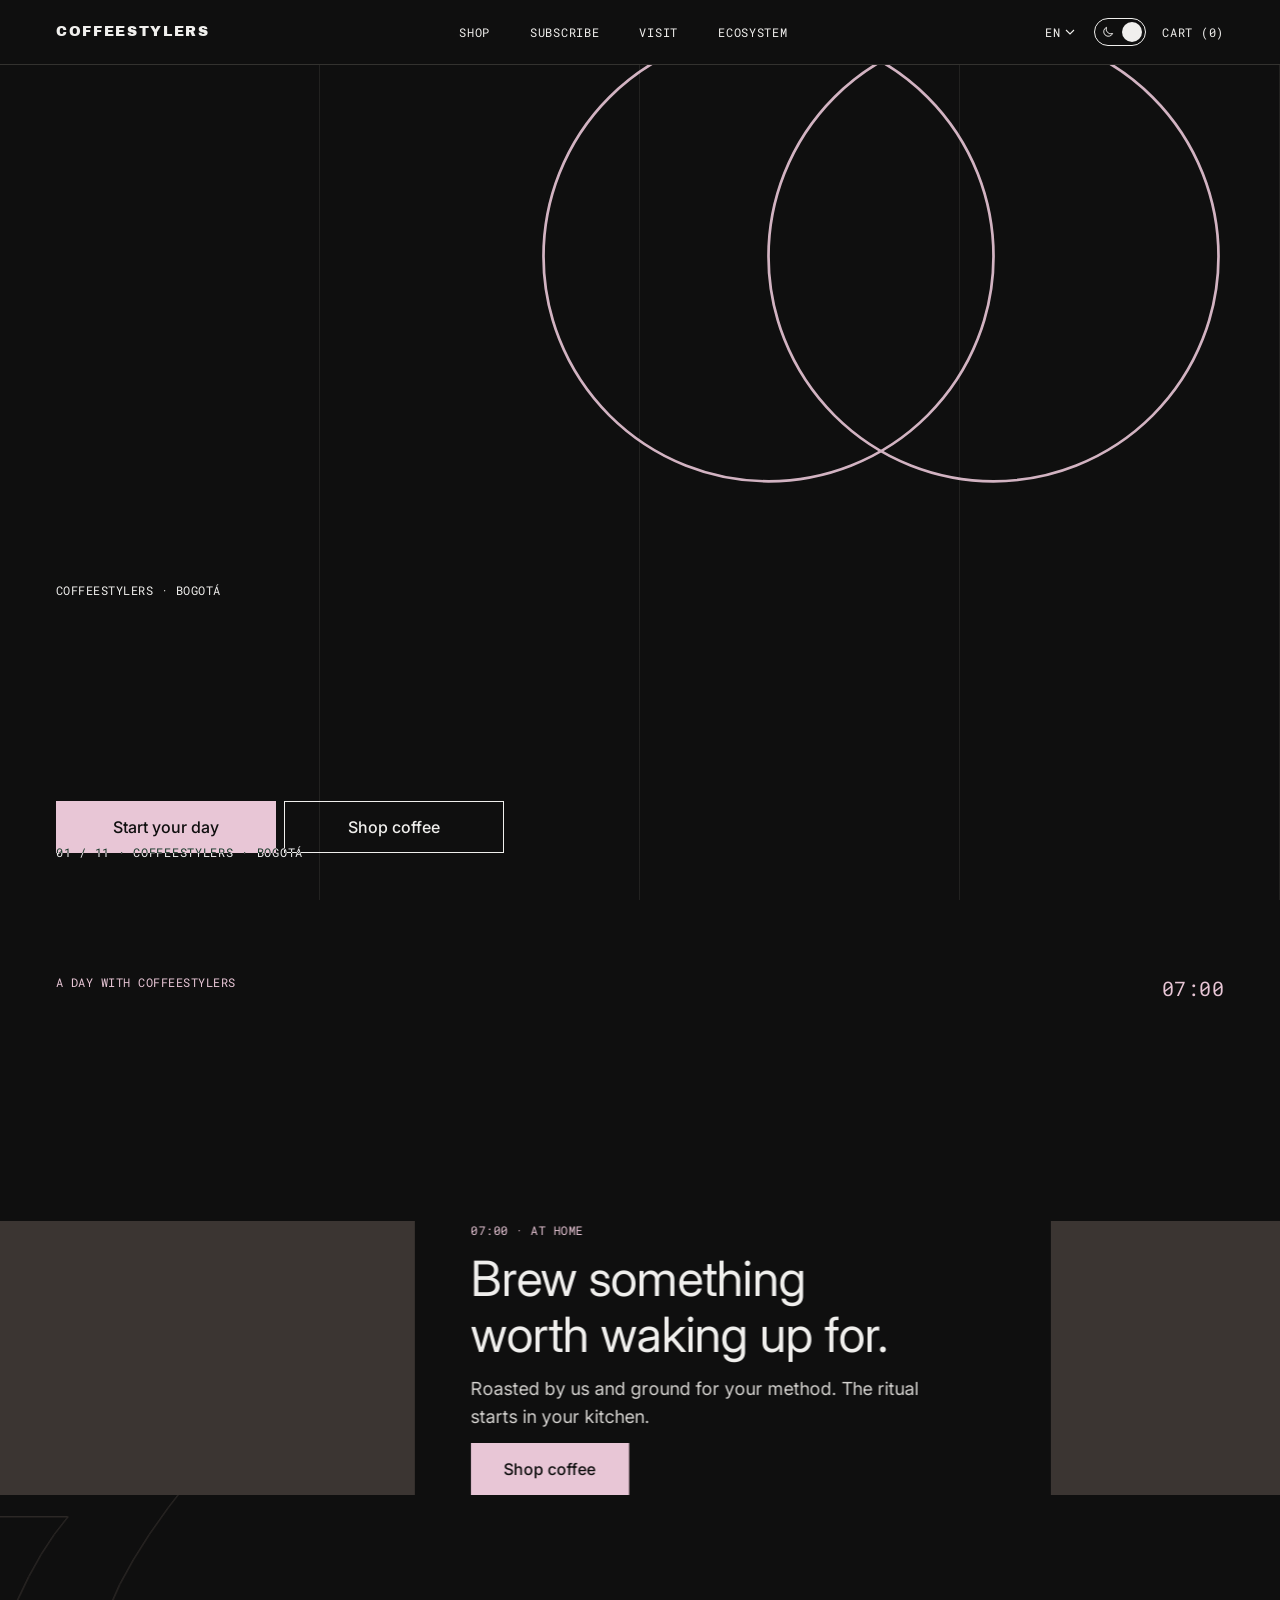
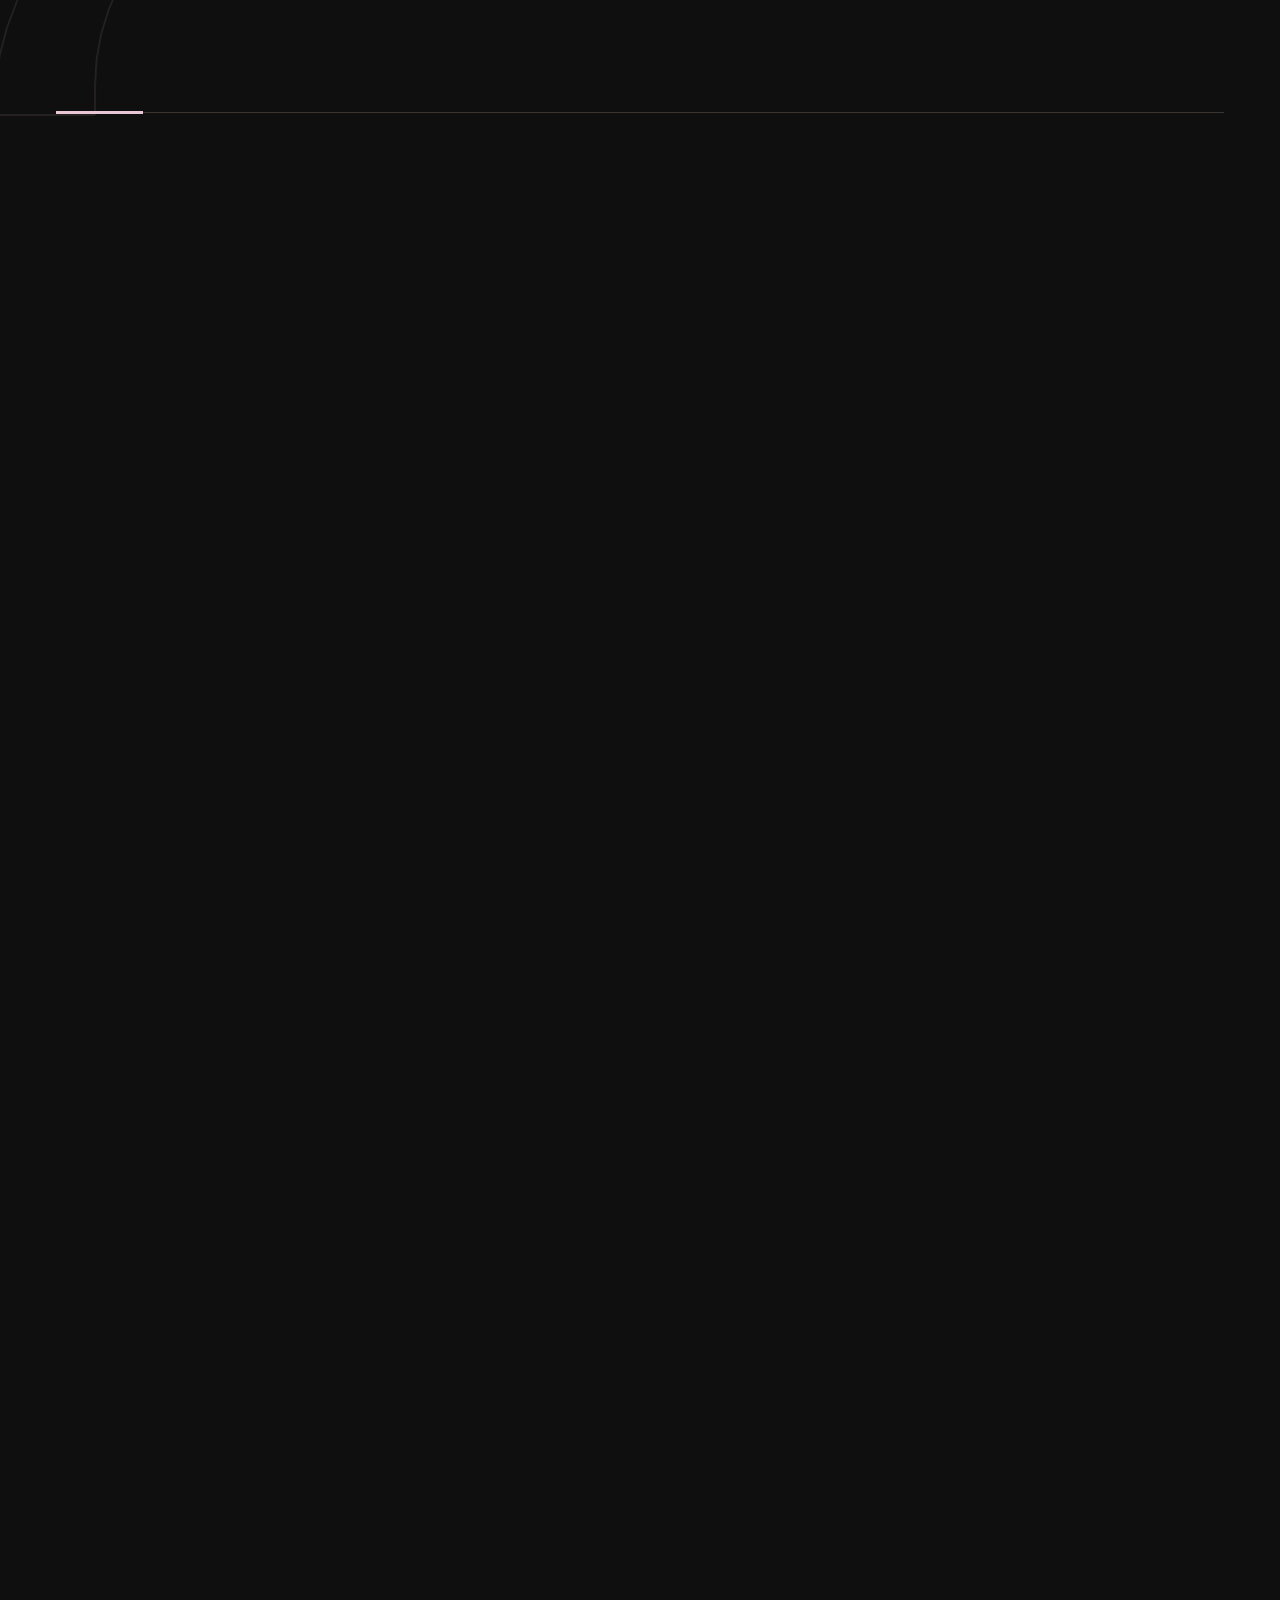
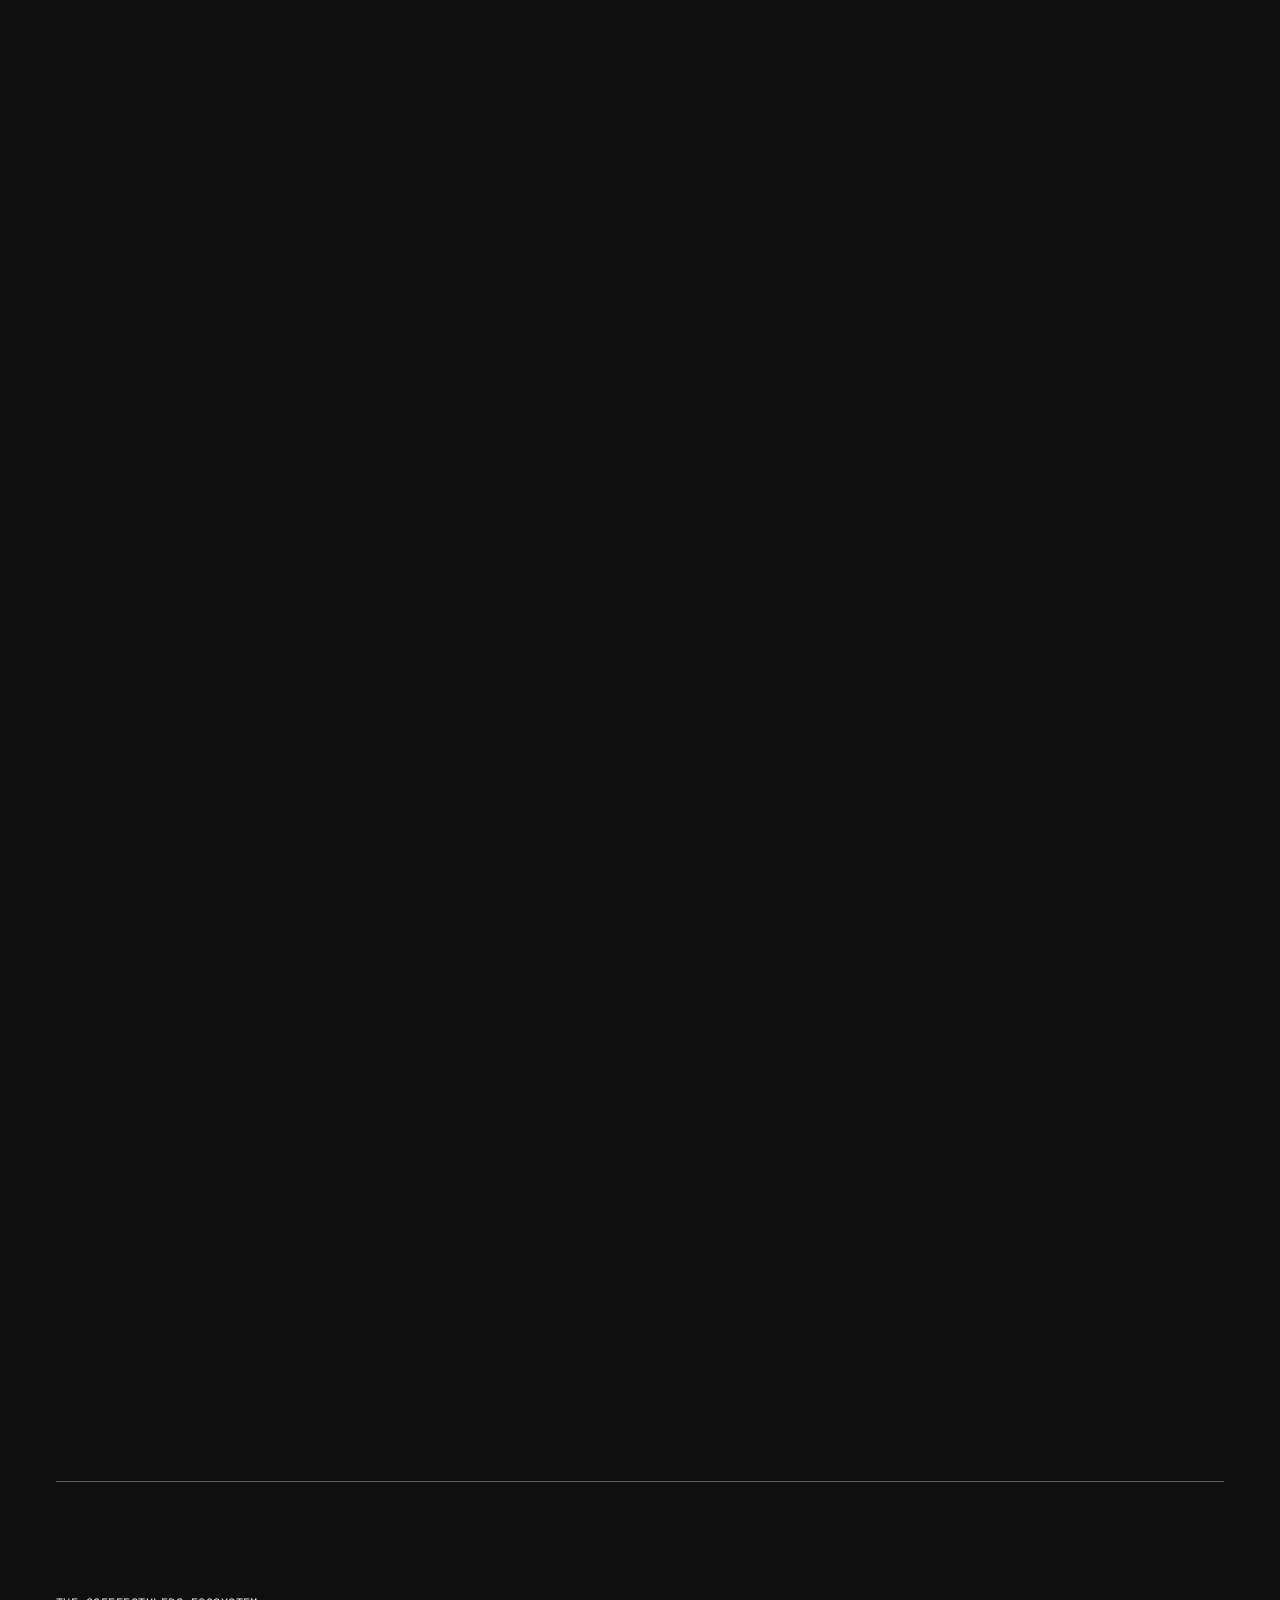
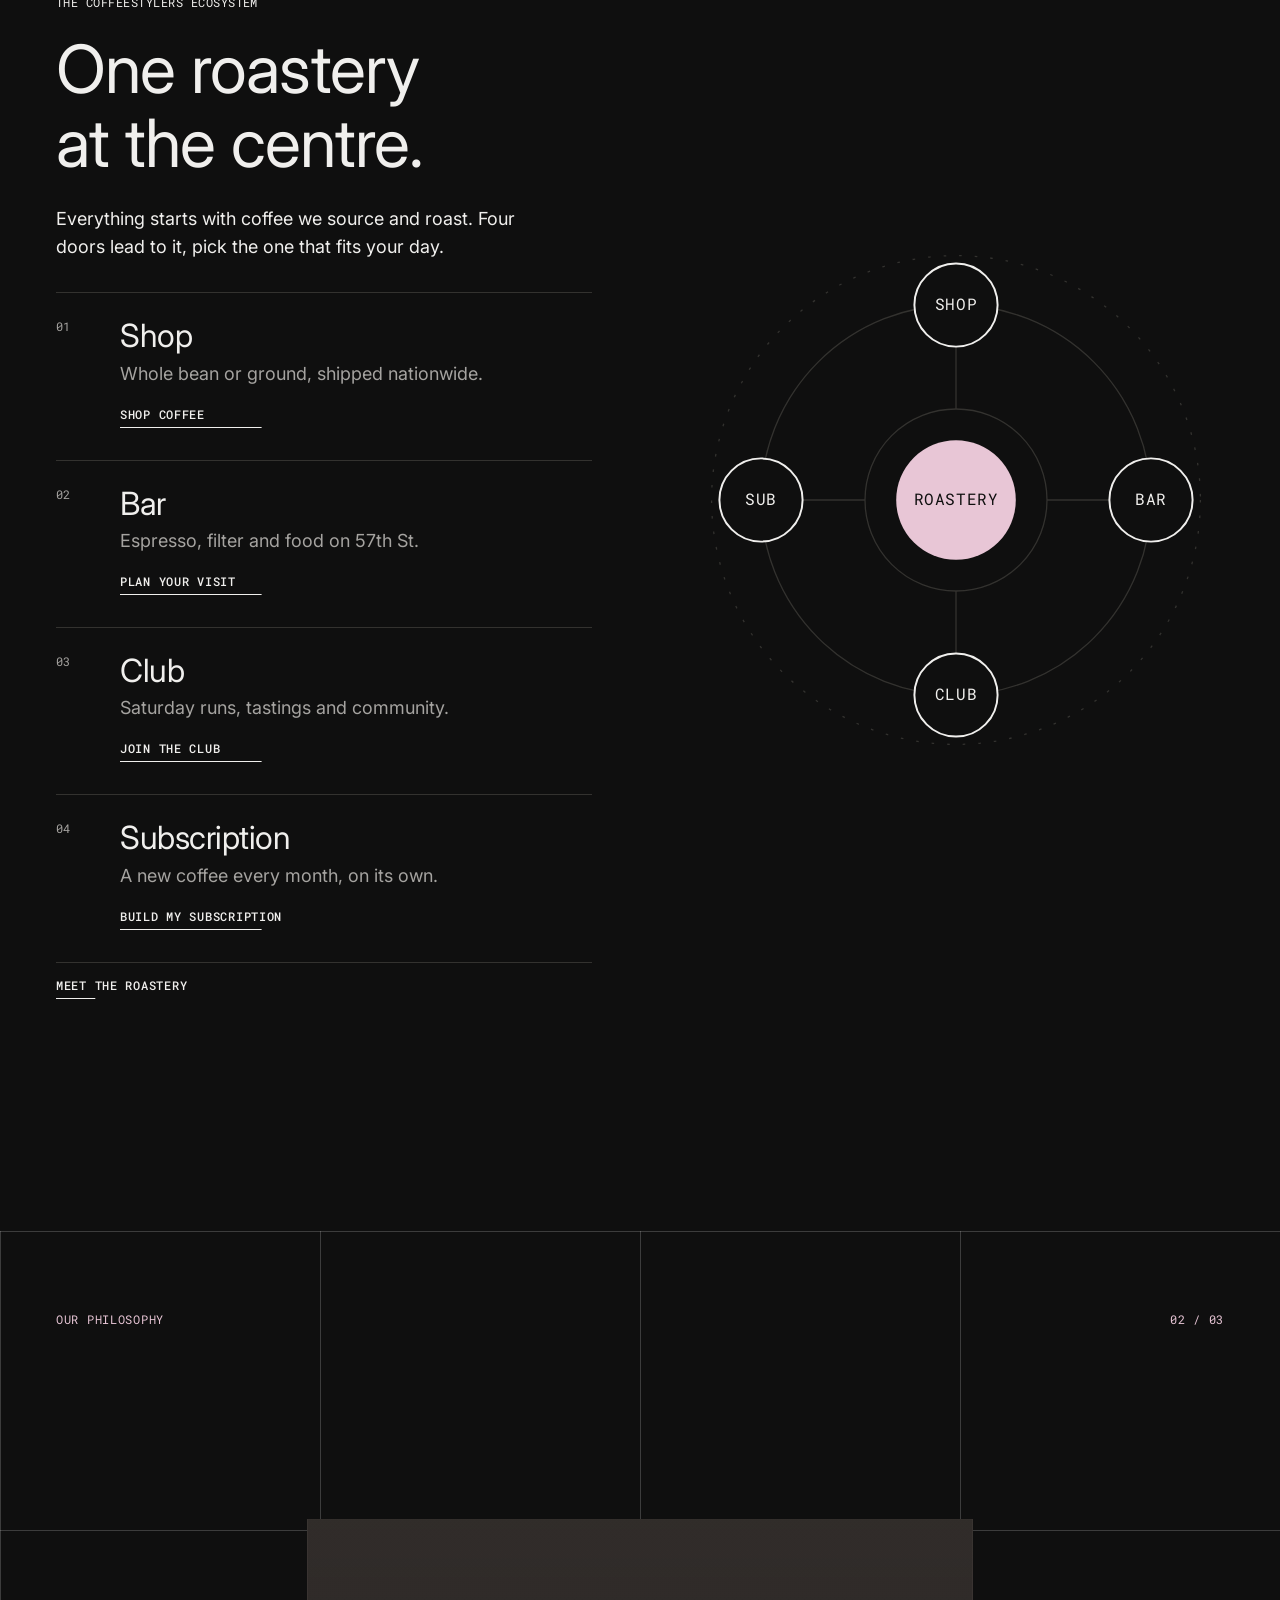
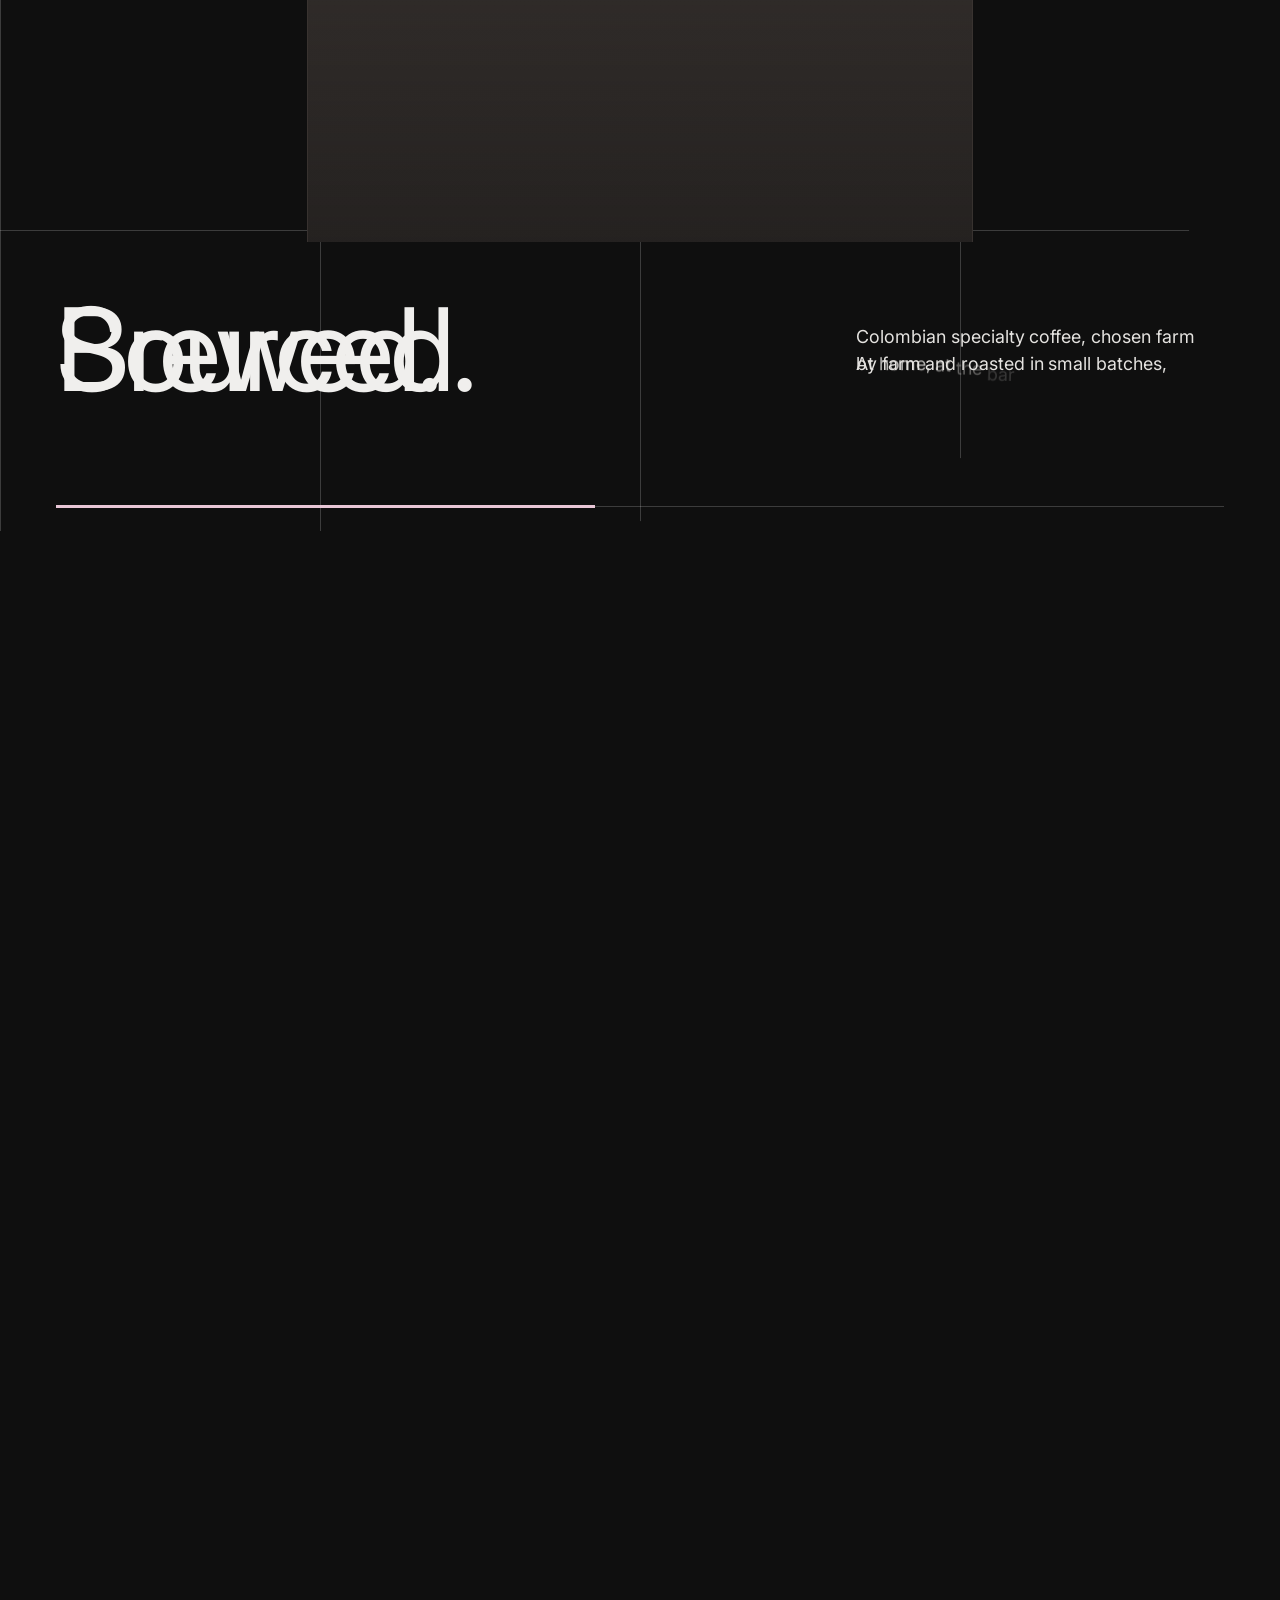
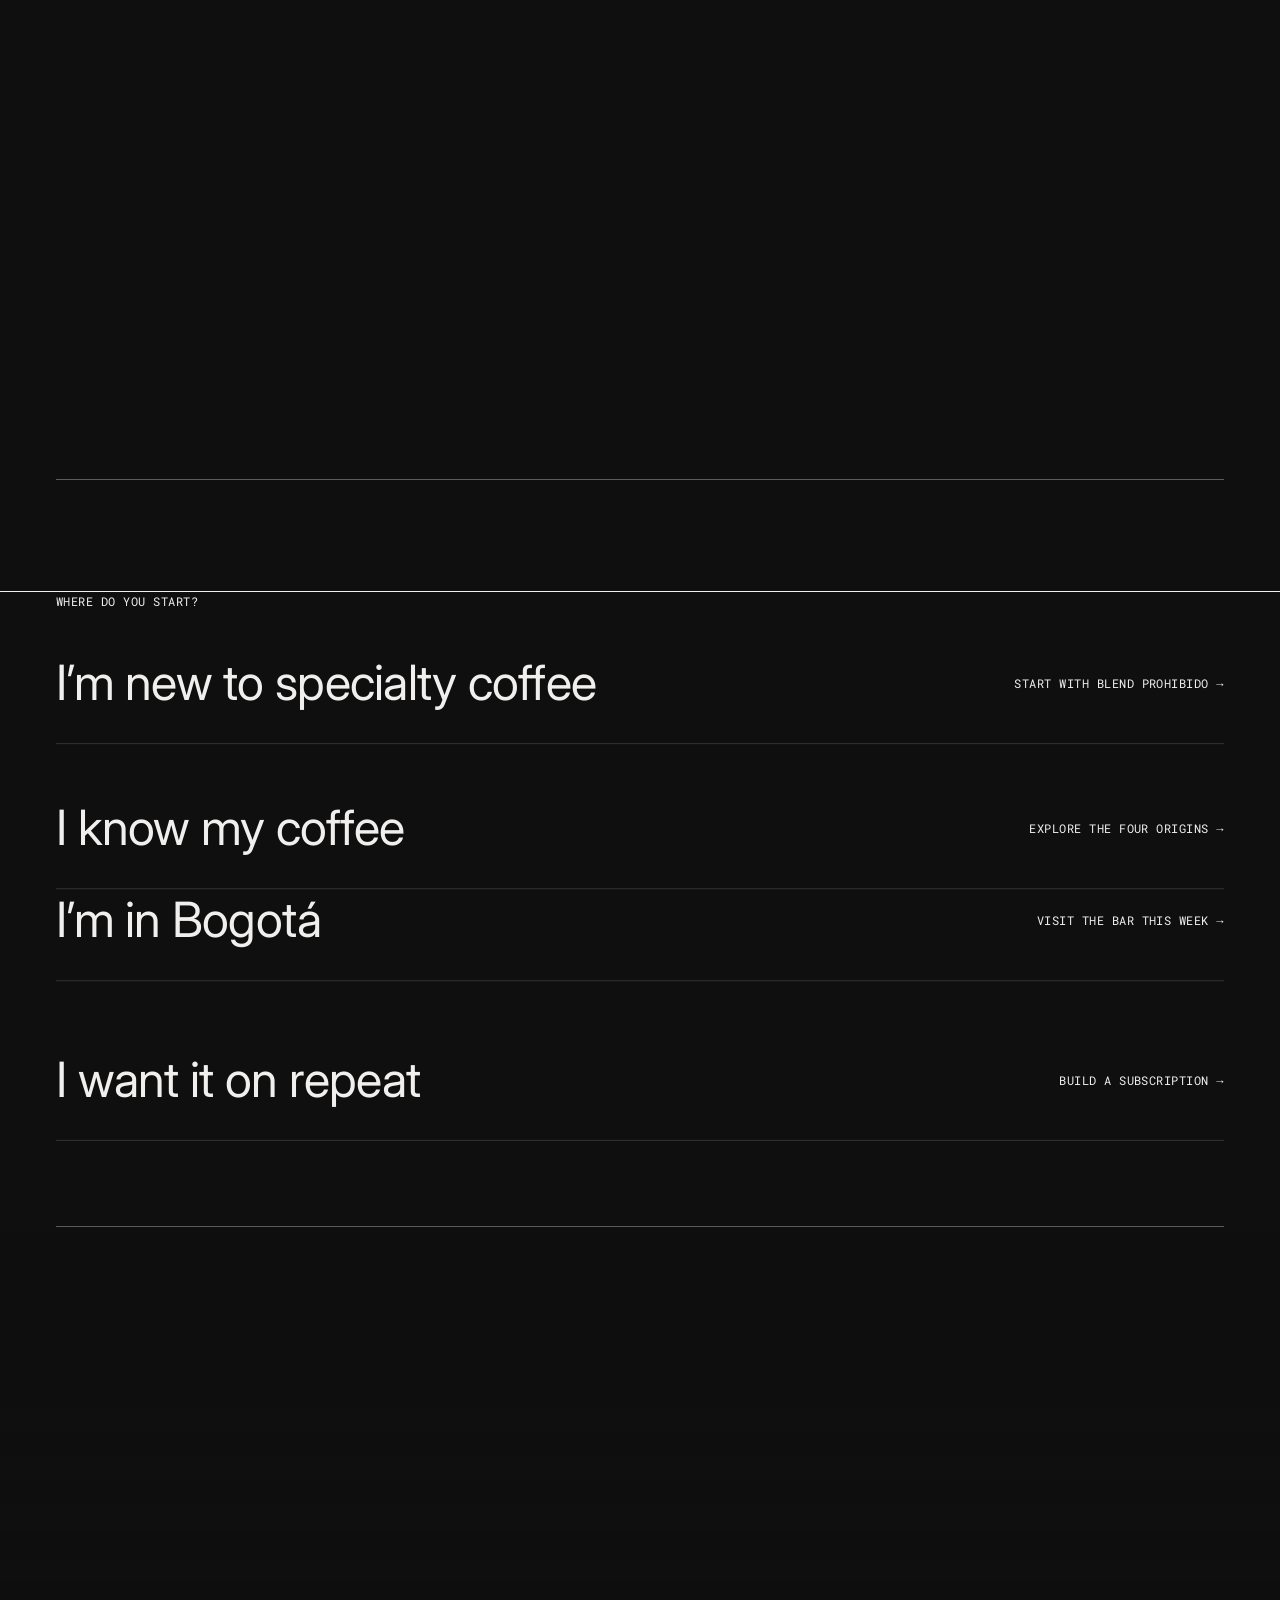
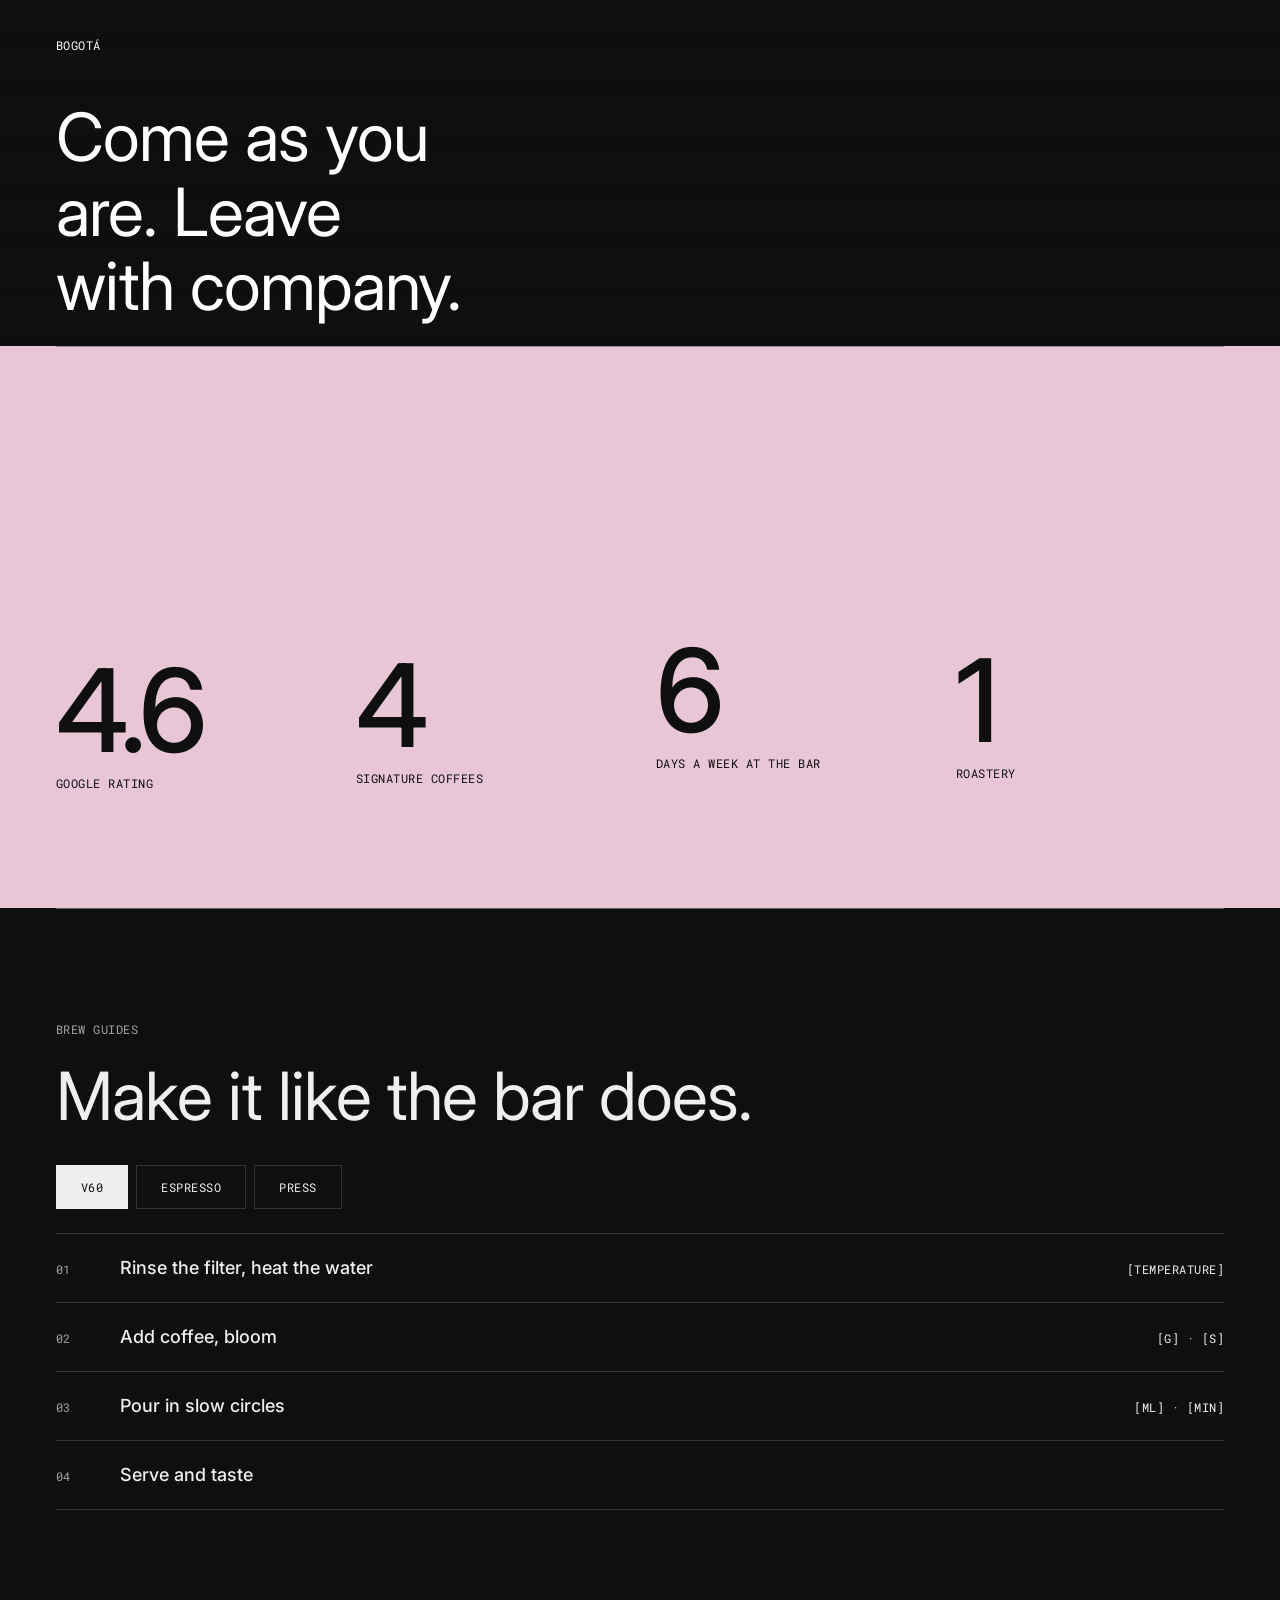
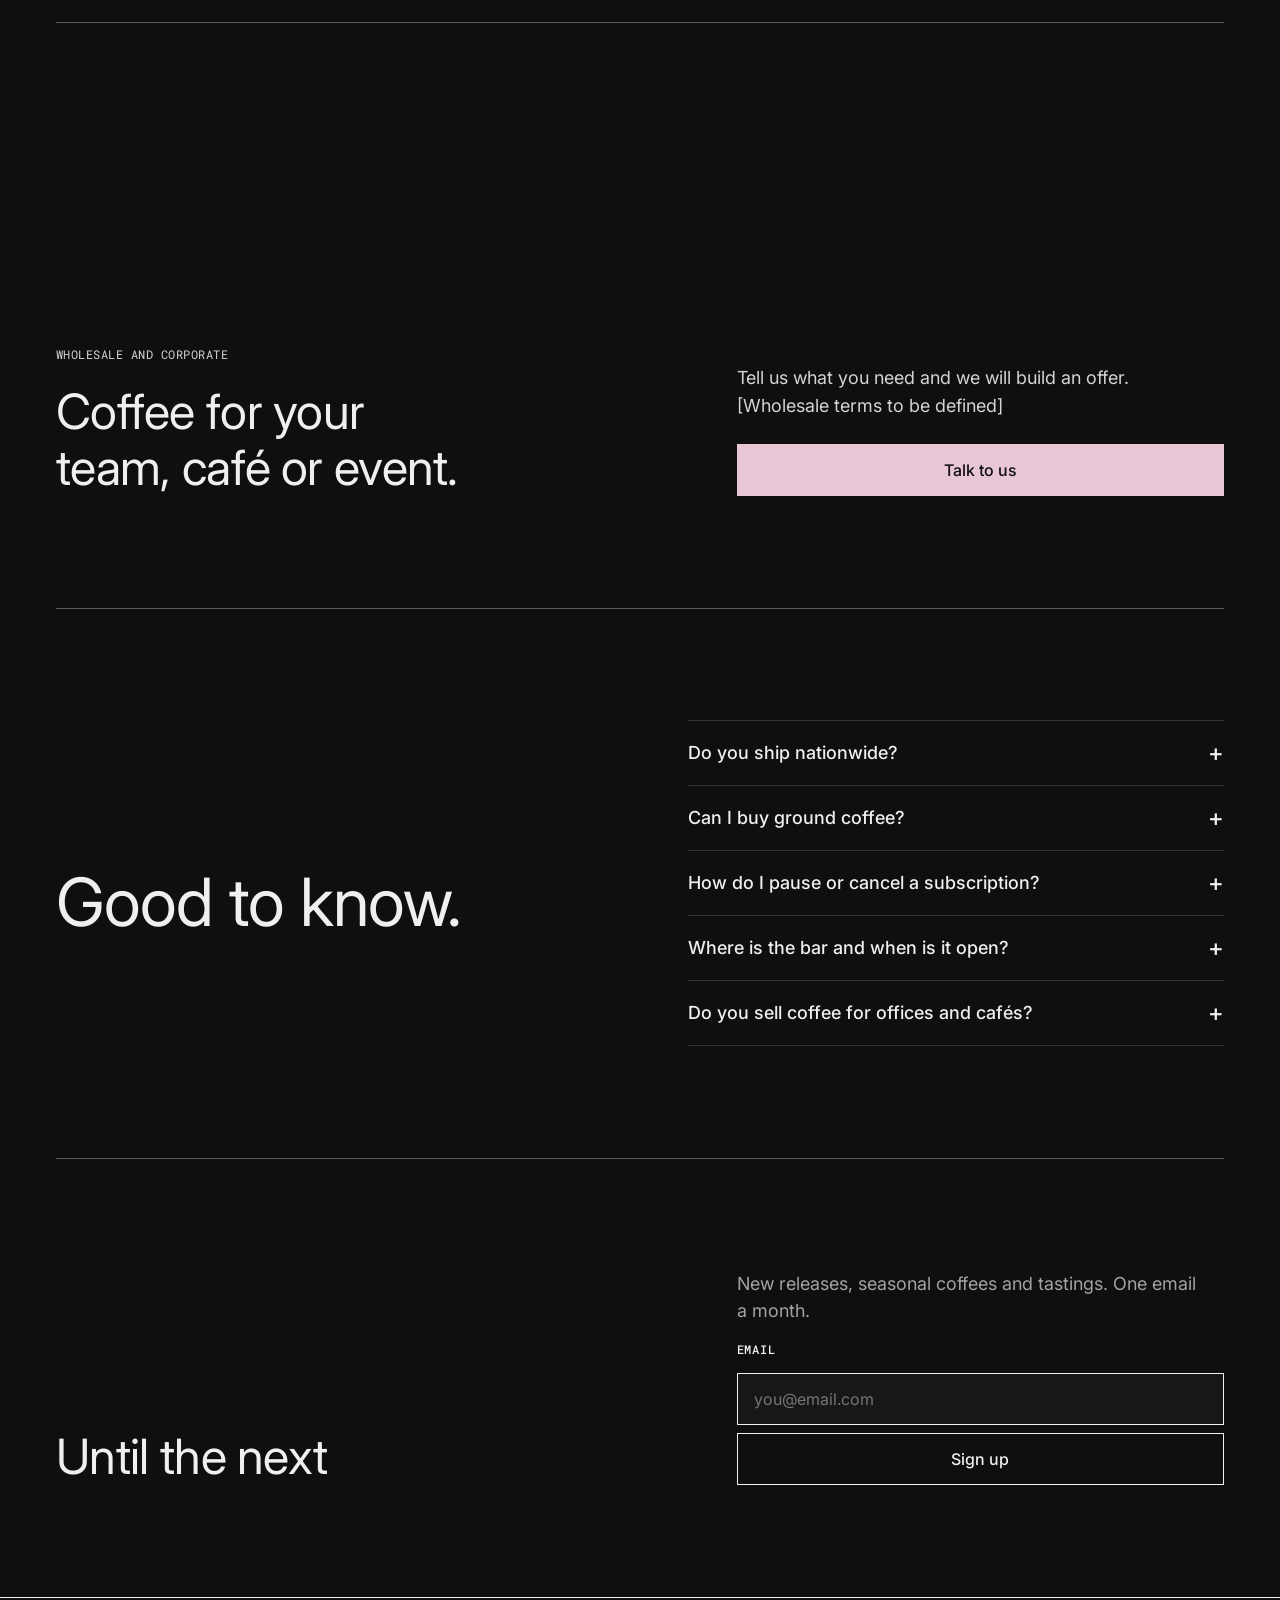
==== commit c790f78c: "Concept C: site-wide scroll system (pinned scenes, word reveals, opening bands, drawn hairlines, cha" ====
--- a/index.html
+++ b/index.html
@@ -3,16 +3,16 @@
 <head>
 <meta charset="utf-8">
 <meta name="viewport" content="width=device-width, initial-scale=1">
-<title>Coffeestylers · Concept B (prototype)</title>
+<title>Coffeestylers · Concept C (prototype)</title>
 <meta name="description" content="Responsive redesign prototype for Coffeestylers, a specialty coffee shop in Bogotá.">
 <script>document.documentElement.classList.add('js');try{var t=localStorage.getItem('cs-theme');if(t?t==='dark':matchMedia('(prefers-color-scheme: dark)').matches)document.documentElement.setAttribute('data-theme','dark')}catch(e){}</script>
 <link rel="preconnect" href="https://fonts.googleapis.com">
 <link rel="preconnect" href="https://fonts.gstatic.com" crossorigin>
 <link rel="stylesheet" href="https://fonts.googleapis.com/css2?family=Archivo+Black&family=Inter:wght@300;400;500&family=Roboto+Mono:wght@400;500&display=swap">
 <link rel="stylesheet" href="styles.css?v=1795367517">
-<link rel="stylesheet" href="concept-b.css?v=1795368521">
-<link rel="stylesheet" href="tunnel.css?v=1795380183">
-<link rel="stylesheet" href="scenes.css?v=1795380183">
+<link rel="stylesheet" href="concept-c.css?v=1795368571">
+<link rel="stylesheet" href="tunnel.css?v=1795380359">
+<link rel="stylesheet" href="scenes.css?v=1795380359">
 </head>
 <body>
 <div class="lines" aria-hidden="true"></div>
@@ -22,49 +22,50 @@
 <div class="acts"><div class="lang"><button class="lang-btn" type="button" aria-haspopup="listbox" aria-expanded="false" aria-label="Language"><span class="cur">EN</span><svg viewBox="0 0 24 24" aria-hidden="true"><path d="M6 9l6 6 6-6"/></svg></button><ul class="lang-menu" role="listbox" aria-label="Language" hidden><li role="presentation"><button type="button" role="option" data-l="en" lang="en" aria-selected="true">English</button></li><li role="presentation"><button type="button" role="option" data-l="es" lang="es" aria-selected="false">Español</button></li><li role="presentation"><button type="button" role="option" data-l="fr" lang="fr" aria-selected="false">Français</button></li></ul></div><button class="inv theme" type="button" role="switch" aria-checked="false" aria-label="Dark mode"><span class="trk" aria-hidden="true"><svg class="sun" viewBox="0 0 24 24"><circle cx="12" cy="12" r="4"/><path d="M12 2v2M12 20v2M2 12h2M20 12h2M5 5l1.5 1.5M17.5 17.5L19 19M5 19l1.5-1.5M17.5 6.5L19 5"/></svg><svg class="moon" viewBox="0 0 24 24"><path d="M20 14.5A8 8 0 0 1 9.5 4 8 8 0 1 0 20 14.5z"/></svg><i></i></span></button><a class="cartlink" href="#" aria-label="Cart, 0 items">Cart (0)</a><button class="ico s" aria-label="Search" type="button"><svg viewBox="0 0 24 24" aria-hidden="true"><circle cx="11" cy="11" r="7"/><path d="M20 20l-4-4"/></svg></button></div>
 </div></header>
 <main>
-<section class="bh"><div class="c">
-<p class="mono suave eyebrow rv">Coffeestylers · Bogotá</p>
-<h1 class="frase big" data-sw="" data-sw-en="What are you in the mood for?" data-sy="-0.14" style="--d:1">What are you in the mood for?</h1>
-<div class="intents">
-<a class="intent rv" data-lift="0.02" style="--d:0" href="visit.html"><span class="ph" data-par="0.1" style="background-image:url('https://dcdn-us.mitiendanube.com/stores/007/501/629/themes/rio/2-slide-1776722511349-2597002930-a1817ce833c035aaf366887a9dc242601776722512-1920-1920.webp')"></span><span class="mono">01</span><strong class="frase sm">Drink at the bar</strong><span class="sub">Open today · 57th St</span><span class="go" aria-hidden="true">→</span></a>
-<a class="intent rv" data-lift="0.09" style="--d:1" href="shop.html"><span class="ph" data-par="0.1" style="background-image:url('https://dcdn-us.mitiendanube.com/stores/007/501/629/products/sin-titulo-1-de0b23dd6bac31ea5417761088496588-1024-1024.webp')"></span><span class="mono">02</span><strong class="frase sm">Brew at home</strong><span class="sub">4 coffees, ground your way</span><span class="go" aria-hidden="true">→</span></a>
-<a class="intent rv" data-lift="0.04" style="--d:2" href="subscribe.html"><span class="ph" data-par="0.1" style="background-image:url('https://dcdn-us.mitiendanube.com/stores/007/501/629/products/sin-titulo-1-f8845e8910018749f917761015362830-1024-1024.webp')"></span><span class="mono">03</span><strong class="frase sm">Get it every month</strong><span class="sub">Mistery Coffee on repeat</span><span class="go" aria-hidden="true">→</span></a>
-<a class="intent rv" data-lift="0.12" style="--d:3" href="club.html"><span class="ph" data-par="0.1" style="background-image:url('https://dcdn-us.mitiendanube.com/stores/007/501/629/themes/rio/2-slide-1776723098379-2462844389-c85ef9081d4256c665a43cc0b9e0ed6b1776723099-1920-1920.webp')"></span><span class="mono">04</span><strong class="frase sm">Run with us</strong><span class="sub">Coffee Run Club</span><span class="go" aria-hidden="true">→</span></a>
+<section class="jh"><svg class="mono-art" data-lift="-0.2" viewBox="0 0 400 240" aria-hidden="true"><circle class="c1" cx="150" cy="120" r="100"/><circle class="c2" cx="250" cy="120" r="100"/></svg>
+<div class="c"><p class="mono eyebrow rv">Coffeestylers · Bogotá</p><h1 class="frase big" data-sw="" data-sw-en="Coffee, from sunrise to last call." data-sy="-0.14" style="--d:1">Coffee, from sunrise to last call.</h1>
+<div class="btns rv" style="--d:2"><a class="btn acc" href="#day">Start your day</a><a class="btn sec" href="shop.html">Shop coffee</a></div></div></section>
+
+<section class="day" id="day" aria-label="A day with Coffeestylers"><div class="day-in"><div class="c day-top mono"><span>A day with Coffeestylers</span><span class="clock" id="clock">07:00</span></div>
+<div class="track" id="track">
+<article class="stop"><span class="ghost" aria-hidden="true">07</span><div class="sph"><i style="background-image:url('https://dcdn-us.mitiendanube.com/stores/007/501/629/products/sin-titulo-1-de0b23dd6bac31ea5417761088496588-1024-1024.webp')"></i></div><div class="stx"><p class="mono"><span>07:00</span> · <span>At home</span></p><h3 class="frase mid">Brew something worth waking up for.</h3><p>Roasted by us and ground for your method. The ritual starts in your kitchen.</p><a class="btn acc" href="shop.html">Shop coffee</a></div></article>
+<article class="stop"><span class="ghost" aria-hidden="true">12</span><div class="sph"><i style="background-image:url('https://dcdn-us.mitiendanube.com/stores/007/501/629/themes/rio/2-slide-1776722511349-2597002930-a1817ce833c035aaf366887a9dc242601776722512-1920-1920.webp')"></i></div><div class="stx"><p class="mono"><span>12:00</span> · <span>At the bar</span></p><h3 class="frase mid">Take a break at the bar.</h3><p>Espresso, filter and food on 57th St. Come alone, leave with company.</p><a class="btn acc" href="visit.html">Plan your visit</a></div></article>
+<article class="stop"><span class="ghost" aria-hidden="true">17</span><div class="sph"><i style="background-image:url('https://dcdn-us.mitiendanube.com/stores/007/501/629/themes/rio/2-slide-1776723098379-2462844389-c85ef9081d4256c665a43cc0b9e0ed6b1776723099-1920-1920.webp')"></i></div><div class="stx"><p class="mono"><span>17:00</span> · <span>Coffee Run Club</span></p><h3 class="frase mid">Run first, coffee after.</h3><p>Saturday runs, tastings and workshops with the people behind the brand.</p><a class="btn acc" href="club.html">Join the club</a></div></article>
+<article class="stop"><span class="ghost" aria-hidden="true">20</span><div class="sph"><i style="background-image:url('https://dcdn-us.mitiendanube.com/stores/007/501/629/products/sin-titulo-1-f8845e8910018749f917761015362830-1024-1024.webp')"></i></div><div class="stx"><p class="mono"><span>20:00</span> · <span>Last call</span></p><h3 class="frase mid">Let tomorrow’s coffee arrive on its own.</h3><p>A new origin every month, ground your way. Pause or cancel any time.</p><a class="btn acc" href="subscribe.html">Build my subscription</a></div></article>
+</div><div class="c"><div class="prog"><i id="prog"></i></div></div></div></section>
+
+<section class="orbit" id="ecosystem"><div class="c split">
+<div><p class="mono eyebrow rv">The Coffeestylers ecosystem</p><h2 class="frase big" data-sw="" data-sw-en="One roastery at the centre." style="--d:1">One roastery at the centre.</h2><p class="rv" style="--d:2;max-width:44ch">Everything starts with coffee we source and roast. Four doors lead to it, pick the one that fits your day.</p>
+<ul class="elist" id="elist"><li class="ei" data-n="0"><a href="shop.html"><span class="mono suave">01</span><strong class="frase sm">Shop</strong><span>Whole bean or ground, shipped nationwide.</span><span class="tlink">Shop coffee</span></a></li><li class="ei" data-n="1"><a href="visit.html"><span class="mono suave">02</span><strong class="frase sm">Bar</strong><span>Espresso, filter and food on 57th St.</span><span class="tlink">Plan your visit</span></a></li><li class="ei" data-n="2"><a href="club.html"><span class="mono suave">03</span><strong class="frase sm">Club</strong><span>Saturday runs, tastings and community.</span><span class="tlink">Join the club</span></a></li><li class="ei" data-n="3"><a href="subscribe.html"><span class="mono suave">04</span><strong class="frase sm">Subscription</strong><span>A new coffee every month, on its own.</span><span class="tlink">Build my subscription</span></a></li></ul><a class="tlink" href="roastery.html">Meet the roastery</a></div>
+<div class="diagram rv" aria-hidden="true"><svg viewBox="0 0 400 400" id="orb"><circle class="ring dash" cx="200" cy="200" r="188"/><circle class="ring" cx="200" cy="200" r="150"/><circle class="ring" cx="200" cy="200" r="70"/>
+<line x1="200" y1="130" x2="200" y2="50"/><line x1="270" y1="200" x2="350" y2="200"/><line x1="200" y1="270" x2="200" y2="350"/><line x1="130" y1="200" x2="50" y2="200"/>
+<circle class="core" cx="200" cy="200" r="46"/><text x="200" y="204" text-anchor="middle" class="t0">Roastery</text>
+<g class="node" data-n="0"><circle cx="200" cy="50" r="32"/><text x="200" y="54" text-anchor="middle">Shop</text></g>
+<g class="node" data-n="1"><circle cx="350" cy="200" r="32"/><text x="350" y="204" text-anchor="middle">Bar</text></g>
+<g class="node" data-n="2"><circle cx="200" cy="350" r="32"/><text x="200" y="354" text-anchor="middle">Club</text></g>
+<g class="node" data-n="3"><circle cx="50" cy="200" r="32"/><text x="50" y="204" text-anchor="middle">Sub</text></g></svg></div></div></section>
+
+<section class="tunnel" aria-label="Our philosophy"><div class="tn-stage"><div class="tn-scene" aria-hidden="true"><div class="tn-world"></div></div><div class="tn-grid" aria-hidden="true"><i class="tn-vl" style="left:0%"></i><i class="tn-vl" style="left:25%"></i><i class="tn-vl" style="left:50%"></i><i class="tn-vl" style="left:75%"></i><i class="tn-vl" style="left:100%"></i><i class="tn-hl" style="top:0%"></i><i class="tn-hl" style="top:33.3%"></i><i class="tn-hl" style="top:66.6%"></i><i class="tn-hl" style="top:100%"></i></div><div class="tn-media" aria-hidden="true"><i style="background-image:url('https://dcdn-us.mitiendanube.com/stores/007/501/629/themes/rio/2-slide-1776722511349-2597002930-a1817ce833c035aaf366887a9dc242601776722512-1920-1920.webp')"></i></div><div class="tn-hud"><span class="tn-eyebrow" data-en="Our philosophy">Our philosophy</span><span class="tn-count">01 / 03</span></div><div class="tn-blocks"><div class="tn-block" data-b="0"><h2 class="tn-title" data-en="Sourced.">Sourced.</h2><p class="tn-desc" data-en="Colombian specialty coffee, chosen farm by farm and roasted in small batches, so every bag has a story.">Colombian specialty coffee, chosen farm by farm and roasted in small batches, so every bag has a story.</p></div><div class="tn-block" data-b="1"><h2 class="tn-title" data-en="Brewed.">Brewed.</h2><p class="tn-desc" data-en="At home, at the bar or after a Saturday run. Every cup made for the moment it is drunk.">At home, at the bar or after a Saturday run. Every cup made for the moment it is drunk.</p></div><div class="tn-block" data-b="2"><h2 class="tn-title" data-en="Shared.">Shared.</h2><p class="tn-desc" data-en="A community around the table, the road and the bag that arrives each month. That is the ecosystem.">A community around the table, the road and the bag that arrives each month. That is the ecosystem.</p></div></div><div class="tn-bar" aria-hidden="true"><i></i></div></div></section>
+<section class="segs"><div class="c"><p class="mono eyebrow rv">Where do you start?</p>
+<a class="seg rv" data-lift="0.02" href="product.html"><span class="frase mid">I’m new to specialty coffee</span><span class="mono"><span>Start with Blend Prohibido</span> →</span></a>
+<a class="seg rv" data-lift="-0.04" href="shop.html"><span class="frase mid">I know my coffee</span><span class="mono"><span>Explore the four origins</span> →</span></a>
+<a class="seg rv" data-lift="0.02" href="visit.html"><span class="frase mid">I’m in Bogotá</span><span class="mono"><span>Visit the bar this week</span> →</span></a>
+<a class="seg rv" data-lift="-0.04" href="subscribe.html"><span class="frase mid">I want it on repeat</span><span class="mono"><span>Build a subscription</span> →</span></a>
+</div></section>
+
+<section class="bandC" aria-label="Come as you are"><div class="par" data-par="0.16" data-zoom style="background-image:url('https://dcdn-us.mitiendanube.com/stores/007/501/629/themes/rio/2-slide-1776722511349-2597002930-a1817ce833c035aaf366887a9dc242601776722512-1920-1920.webp')"></div><div class="c"><p class="mono eyebrow rv">Bogotá</p><p class="frase big" data-sw="" data-sw-en="Come as you are. Leave with company." data-lift="0.08" style="--d:1">Come as you are. Leave with company.</p></div></section>
+<section class="nums"><div class="ghostrow dark" aria-hidden="true"><span data-px="0.4">COFFEE STYLERS · COFFEE STYLERS ·</span></div><div class="c"><div class="ngrid">
+<div class="rv"><b data-count="4.8" data-dec="1">4.8</b><span class="mono">Google rating</span></div>
+<div class="rv" data-lift="0.03" style="--d:1"><b data-count="4">4</b><span class="mono">Signature coffees</span></div>
+<div class="rv" data-lift="0.09" style="--d:2"><b data-count="6">6</b><span class="mono">Days a week at the bar</span></div>
+<div class="rv" data-lift="0.05" style="--d:3"><b data-count="1">1</b><span class="mono">Roastery</span></div>
 </div></div></section>
 
-<section class="flow" aria-label="From farm to cup"><div class="c"><ol class="steps4"><li>Farm</li><li>Roastery</li><li>Bar and shop</li><li>You</li></ol></div></section>
+<section class="brew" id="brew"><div class="c"><p class="mono suave eyebrow rv">Brew guides</p><h2 class="frase big" data-sw="" data-sw-en="Make it like the bar does." style="--d:1">Make it like the bar does.</h2>
+<div class="tabs" role="tablist" aria-label="Brew guides"><button role="tab" aria-selected="true" data-b="v60">V60</button><button role="tab" aria-selected="false" data-b="espresso">Espresso</button><button role="tab" aria-selected="false" data-b="press">Press</button></div>
+<div class="bpanel" id="bpanel"></div></div></section>
 
-<section class="scene" id="ecosystem" aria-label="The Coffeestylers ecosystem" style="--n:6"><div class="tn-stage"><div class="tn-grid" aria-hidden="true"><i class="tn-vl" style="left:0%"></i><i class="tn-vl" style="left:25%"></i><i class="tn-vl" style="left:50%"></i><i class="tn-vl" style="left:75%"></i><i class="tn-vl" style="left:100%"></i><i class="tn-hl" style="top:0%"></i><i class="tn-hl" style="top:33.3%"></i><i class="tn-hl" style="top:66.6%"></i><i class="tn-hl" style="top:100%"></i></div><div class="sc-ghost" aria-hidden="true">01</div><div class="tn-hud"><span class="sc-eyebrow" data-en="The Coffeestylers ecosystem">The Coffeestylers ecosystem</span><span class="sc-count">01 / 06</span></div><h2 class="sc-h" data-en="One brand, six ways to coffee.">One brand, six ways to coffee.</h2><div class="tn-blocks"><div class="tn-block"><h3 class="tn-title" data-en="Roastery">Roastery</h3><div class="sc-side"><p class="tn-desc" data-en="We source and roast Colombian specialty coffee, in small batches.">We source and roast Colombian specialty coffee, in small batches.</p><a class="btn acc sc-cta" href="roastery.html" data-en="Meet the roastery">Meet the roastery</a></div></div><div class="tn-block"><h3 class="tn-title" data-en="The bar">The bar</h3><div class="sc-side"><p class="tn-desc" data-en="Espresso, filter and food on 57th St. Where it all started.">Espresso, filter and food on 57th St. Where it all started.</p><a class="btn acc sc-cta" href="visit.html" data-en="Plan your visit">Plan your visit</a></div></div><div class="tn-block"><h3 class="tn-title" data-en="Online shop">Online shop</h3><div class="sc-side"><p class="tn-desc" data-en="Whole bean or ground for your method, shipped nationwide.">Whole bean or ground for your method, shipped nationwide.</p><a class="btn acc sc-cta" href="shop.html" data-en="Shop coffee">Shop coffee</a></div></div><div class="tn-block"><h3 class="tn-title" data-en="Subscription">Subscription</h3><div class="sc-side"><p class="tn-desc" data-en="A new coffee on your doorstep, every month, pause any time.">A new coffee on your doorstep, every month, pause any time.</p><a class="btn acc sc-cta" href="subscribe.html" data-en="Build my subscription">Build my subscription</a></div></div><div class="tn-block"><h3 class="tn-title" data-en="Coffee Run Club">Coffee Run Club</h3><div class="sc-side"><p class="tn-desc" data-en="Saturday runs, tastings and the people behind the brand.">Saturday runs, tastings and the people behind the brand.</p><a class="btn acc sc-cta" href="club.html" data-en="Join the club">Join the club</a></div></div><div class="tn-block"><h3 class="tn-title" data-en="Wholesale">Wholesale</h3><div class="sc-side"><p class="tn-desc" data-en="Coffee for offices, cafés and events. [Wholesale terms to be defined]">Coffee for offices, cafés and events. [Wholesale terms to be defined]</p><a class="btn acc sc-cta" href="wholesale.html" data-en="Talk to us">Talk to us</a></div></div></div><div class="tn-bar" aria-hidden="true"><i></i></div></div></section>
-
-<section class="tunnel" aria-label="Our philosophy"><div class="tn-stage"><div class="tn-scene" aria-hidden="true"><div class="tn-world"></div></div><div class="tn-grid" aria-hidden="true"><i class="tn-vl" style="left:0%"></i><i class="tn-vl" style="left:25%"></i><i class="tn-vl" style="left:50%"></i><i class="tn-vl" style="left:75%"></i><i class="tn-vl" style="left:100%"></i><i class="tn-hl" style="top:0%"></i><i class="tn-hl" style="top:33.3%"></i><i class="tn-hl" style="top:66.6%"></i><i class="tn-hl" style="top:100%"></i></div><div class="tn-media" aria-hidden="true"><i style="background-image:url('https://dcdn-us.mitiendanube.com/stores/007/501/629/themes/rio/2-slide-1776722511349-2597002930-a1817ce833c035aaf366887a9dc242601776722512-1920-1920.webp')"></i></div><div class="tn-hud"><span class="tn-eyebrow" data-en="Our philosophy">Our philosophy</span><span class="tn-count">01 / 03</span></div><div class="tn-blocks"><div class="tn-block" data-b="0"><h2 class="tn-title" data-en="Sourced.">Sourced.</h2><p class="tn-desc" data-en="Colombian specialty coffee, chosen farm by farm and roasted in small batches, so every bag has a story.">Colombian specialty coffee, chosen farm by farm and roasted in small batches, so every bag has a story.</p></div><div class="tn-block" data-b="1"><h2 class="tn-title" data-en="Brewed.">Brewed.</h2><p class="tn-desc" data-en="At home, at the bar or after a Saturday run. Every cup made for the moment it is drunk.">At home, at the bar or after a Saturday run. Every cup made for the moment it is drunk.</p></div><div class="tn-block" data-b="2"><h2 class="tn-title" data-en="Shared.">Shared.</h2><p class="tn-desc" data-en="A community around the table, the road and the bag that arrives each month. That is the ecosystem.">A community around the table, the road and the bag that arrives each month. That is the ecosystem.</p></div></div><div class="tn-bar" aria-hidden="true"><i></i></div></div></section>
-<section class="bandB" aria-label="Coffeestylers"><div class="par" data-par="0.16" data-zoom style="background-image:url('https://dcdn-us.mitiendanube.com/stores/007/501/629/themes/rio/2-slide-1776722511349-2597002930-a1817ce833c035aaf366887a9dc242601776722512-1920-1920.webp')"></div><div class="ghostrow" aria-hidden="true"><span data-px="0.45">ROASTERY · BAR · SHOP · CLUB · WHOLESALE ·</span></div><div class="c"><p class="mono eyebrow rv">Bogotá</p><p class="frase big" data-sw="" data-sw-en="Everything starts with a good coffee." data-lift="0.08" style="--d:1">Everything starts with a good coffee.</p></div></section>
-<section class="guide" id="guide"><div class="c split">
-<div><p class="mono eyebrow rv">Find your coffee</p><h2 class="frase big" data-sw="" data-sw-en="Not sure which one? Three quick questions." data-lift="-0.05" style="--d:1">Not sure which one? Three quick questions.</h2></div>
-<div class="quiz rv" data-lift="0.07" style="--d:1" id="quiz">
-<div class="q on" data-q="brew"><p class="mono">1 / 3</p><h3 class="frase sm">How do you brew?</h3>
-<div class="opts"><button type="button" data-v="espresso">Espresso</button><button type="button" data-v="filter">Filter (V60)</button><button type="button" data-v="press">Press or moka</button><button type="button" data-v="none">I don’t brew yet</button></div></div>
-<div class="q" data-q="taste"><p class="mono">2 / 3</p><h3 class="frase sm">What do you like?</h3>
-<div class="opts"><button type="button" data-v="sweet">Sweet and fruity</button><button type="button" data-v="everyday">Balanced, every day</button><button type="button" data-v="surprise">Surprise me</button></div></div>
-<div class="q" data-q="freq"><p class="mono">3 / 3</p><h3 class="frase sm">How often?</h3>
-<div class="opts"><button type="button" data-v="once">Just this once</button><button type="button" data-v="monthly">Every month</button></div></div>
-<div class="q res" data-q="result"><p class="mono">Your coffee</p><div class="resbox"><span class="rph" id="rimg"></span><div><h3 class="frase sm" id="rname">Pacamara Natural</h3><p id="rwhy"></p><div class="btns"><a class="btn" id="rcta" href="shop.html">See the coffee</a><a class="btn sec" id="rsub" href="subscribe.html" hidden>Subscribe to it</a></div></div></div><button class="tlink" type="button" id="qreset">Start again</button></div>
-</div></div></section>
-
-<section class="how" id="how"><div class="c">
-<p class="mono suave eyebrow rv">How the subscription works</p>
-<div class="howgrid">
-<div class="rv"><span class="num">1</span><h3 class="frase sm">Pick your plan</h3><p>Mistery Coffee for a surprise, or House coffee for your favourite.</p></div>
-<div class="rv" style="--d:1"><span class="num">2</span><h3 class="frase sm">Tell us how you brew</h3><p>Whole bean, V60, espresso or press. We grind it for you.</p></div>
-<div class="rv" style="--d:2"><span class="num">3</span><h3 class="frase sm">Open the bag</h3><p>It arrives on its own. Pause or cancel any time.</p></div>
-</div><a class="btn" href="subscribe.html" style="max-width:320px">Build my subscription</a></div></section>
-
-<section class="club" id="club" aria-label="Coffee Run Club"><div class="par" data-par="0.1" data-zoom style="background-image:url('https://dcdn-us.mitiendanube.com/stores/007/501/629/themes/rio/2-slide-1776723098379-2462844389-c85ef9081d4256c665a43cc0b9e0ed6b1776723099-1920-1920.webp')"></div><div class="c"><p class="mono eyebrow rv">Community</p><p class="frase mid" data-sw="" data-sw-en="Coffee Run Club. Run first, coffee after." data-lift="0.12" style="--d:1">Coffee Run Club. Run first, coffee after.</p><div class="btns rv" style="--d:2"><a class="btn acc" href="visit.html">Join the next run</a><a class="btn sec" href="https://www.instagram.com/coffeestylers/" target="_blank" rel="noopener">Follow @coffeestylers</a></div></div></section>
-
-<section class="proof"><div class="c split"><div class="rv"><p class="big4" data-lift="0.14">4.8</p><p class="mono suave">On Google · about 390 reviews</p></div>
-<div class="quotes rv" style="--d:1"><blockquote data-lift="0.03"><p>[Review quote from a customer]</p><cite>[Name]</cite></blockquote><blockquote data-lift="0.08"><p>[Review quote from a customer]</p><cite>[Name]</cite></blockquote></div></div></section>
-
-<section class="journal"><div class="c"><div class="head2 rv"><h2 class="frase mid" data-sw="" data-sw-en="Brew guides and stories">Brew guides and stories</h2><span class="mono suave">Coming soon</span></div>
-<div class="cards3"><div class="info rv" data-lift="0.03"><p class="mono suave">Guide</p><h3 class="frase sm">V60 in four steps</h3><p>[Article to be written with the baristas]</p></div><div class="info rv" data-lift="0.09" style="--d:1"><p class="mono suave">Learn</p><h3 class="frase sm">Natural vs washed</h3><p>[Article to be written with the baristas]</p></div><div class="info rv" data-lift="0.05" style="--d:2"><p class="mono suave">Learn</p><h3 class="frase sm">How to read a coffee bag</h3><p>[Article to be written with the baristas]</p></div></div></div></section>
+<section class="whole"><div class="ghostrow" aria-hidden="true"><span data-px="-0.4">WHOLESALE · WHOLESALE · WHOLESALE ·</span></div><div class="c duo"><div class="rv"><p class="mono eyebrow">Wholesale and corporate</p><h2 class="frase mid" data-sw="" data-sw-en="Coffee for your team, café or event.">Coffee for your team, café or event.</h2></div><div class="rv" style="--d:1"><p style="margin:0 0 24px">Tell us what you need and we will build an offer. [Wholesale terms to be defined]</p><a class="btn acc" href="wholesale.html">Talk to us</a></div></div></section>
 
 <section class="faq" id="faq" aria-label="FAQ"><div class="c split"><div><p class="mono suave eyebrow rv">Questions</p><h2 class="frase big" data-sw="" data-sw-en="Good to know." style="--d:1">Good to know.</h2></div><div class="rv" style="--d:1">
 <details><summary>Do you ship nationwide?</summary><p>Yes. Shipping time and cost: [Time · cost]. You can also pick up at the bar for free.</p></details>
@@ -73,8 +74,6 @@
 <details><summary>Where is the bar and when is it open?</summary><p>57th St #19-35, Bogotá. Monday to Friday 10:00–20:00, Saturday 10:00–19:00, closed on Sundays.</p></details>
 <details><summary>Do you sell coffee for offices and cafés?</summary><p>Yes. Write to coffeestylers@gmail.com and tell us what you need. [Wholesale terms to be defined]</p></details>
 </div></div></section>
-
-<section class="endcta"><svg class="deco" viewBox="0 0 400 240" aria-hidden="true" data-lift="-0.2"><circle cx="150" cy="120" r="100"/><circle cx="250" cy="120" r="100"/></svg><div class="ghostrow" aria-hidden="true"><span data-px="0.4">FIRST CUP · FIRST CUP · FIRST CUP ·</span></div><div class="c"><h2 class="frase big" data-sw="" data-sw-en="Ready for your first cup?">Ready for your first cup?</h2><div class="btns rv" style="--d:1"><a class="btn" href="shop.html">Shop coffee</a><a class="btn sec" href="visit.html">Visit the bar</a><a class="btn sec" href="subscribe.html">Subscribe</a></div></div></section>
 <section class="news"><div class="c duo"><div class="rv"><h2 class="frase mid" data-sw="" data-sw-en="Until the next coffee.">Until the next coffee.</h2></div><div class="rv" style="--d:1"><p class="suave" style="margin:0 0 16px">New releases, seasonal coffees and tastings. One email a month.</p><form class="form" onsubmit="return false"><label for="mail">Email</label><input id="mail" type="email" placeholder="you@email.com" autocomplete="email"><button class="btn sec" type="submit">Sign up</button></form></div></div></section>
 </main>
 <footer class="pie"><div class="c">
@@ -90,8 +89,8 @@
 <nav class="nav" aria-label="Main"><div class="c"><a href="shop.html"><svg viewBox="0 0 24 24" aria-hidden="true"><path d="M5 8h12v6a5 5 0 0 1-5 5h-2a5 5 0 0 1-5-5z"/><path d="M17 10h1.5a2.5 2.5 0 0 1 0 5H17"/></svg>Shop</a><a href="subscribe.html"><svg viewBox="0 0 24 24" aria-hidden="true"><path d="M4 12a8 8 0 0 1 14-5.3M20 12a8 8 0 0 1-14 5.3"/><path d="M18 3v4h-4M6 21v-4h4"/></svg>Subscribe</a><a href="visit.html"><svg viewBox="0 0 24 24" aria-hidden="true"><path d="M12 21s-7-6.2-7-11a7 7 0 0 1 14 0c0 4.8-7 11-7 11z"/><circle cx="12" cy="10" r="2.5"/></svg>Visit</a><a href="#" aria-label="Cart, 0 items"><svg viewBox="0 0 24 24" aria-hidden="true"><path d="M6 7h12l-1 13H7z"/><path d="M9 7a3 3 0 0 1 6 0"/></svg>Cart</a></div></nav>
 <script src="i18n.js?v=1795367517"></script>
 <script src="app.js?v=1795367517"></script>
-<script src="concept.js?v=1795368521"></script>
-<script src="tunnel.js?v=1795378859"></script>
-<script src="scenes.js?v=1795380183"></script>
+<script src="concept.js?v=1795368571"></script>
+<script src="tunnel.js?v=1795378997"></script>
+<script src="scenes.js?v=1795380359"></script>
 </body>
 </html>
--- a/concept-c.css
+++ b/concept-c.css
@@ -0,0 +1,93 @@
+/* Concept C: Journey. Dark and immersive, a day told in four stops, ecosystem as concentric circles. */
+.jh{position:relative;overflow:hidden;min-height:calc(100svh - var(--hdr));display:flex;align-items:flex-end;padding:64px 0 48px}
+.jh .big{max-width:14ch;margin:0 0 32px}
+.mono-art{position:absolute;right:-4%;top:10%;width:min(90vw,900px);opacity:.9}
+.mono-art circle{fill:none;stroke:var(--rosa);stroke-width:1.2;stroke-dasharray:640;stroke-dashoffset:640;animation:draw 2.4s var(--m-ease) .2s forwards}
+.mono-art .c2{animation-delay:.6s}
+@keyframes draw{to{stroke-dashoffset:0}}
+.jh .c{position:relative;z-index:1}
+.jh .btns{max-width:460px}
+.day{position:relative;height:420vh;padding:0;background:var(--ink0);color:var(--paper0)}
+.day-in{position:sticky;top:0;height:100svh;display:flex;flex-direction:column;justify-content:center;gap:24px;overflow:hidden;padding:calc(var(--hdr) + 8px) 0 88px}
+.day-top{display:flex;justify-content:space-between;color:var(--rosa)}
+.clock{font-size:20px}
+.track{display:flex;width:400vw;flex:1;min-height:0;will-change:transform}
+.stop{width:100vw;flex:none;padding:0 var(--g);display:grid;gap:16px;align-content:center;grid-template-rows:minmax(0,1fr) auto}
+.sph{background:#3B3532 center/cover;min-height:0}
+.stx{display:grid;gap:12px;max-width:560px}
+.stx .mono{color:var(--rosa);margin:0}.stx .mid{margin:0}.stx p:not(.mono){margin:0;color:#D6D4D1}
+.stx .btn{width:auto;justify-self:start;padding:0 32px}
+@media(min-width:900px){.stop{grid-template-columns:7fr 5fr;gap:64px;padding:0 var(--g);grid-template-rows:none;align-items:stretch}.stx{align-content:end}}
+.prog{height:1px;background:#3B3532;position:relative}.prog i{position:absolute;left:0;top:-1px;height:3px;width:0;background:var(--rosa)}
+.orbit .split,.faq .split{display:grid;gap:48px}
+@media(min-width:900px){.orbit .split,.faq .split{grid-template-columns:6fr 6fr;gap:96px;align-items:center}}
+.orbit .big{max-width:12ch;margin-bottom:24px}
+.elist{list-style:none;margin:32px 0 0;padding:0}
+.ei a{display:grid;grid-template-columns:48px 1fr;gap:4px 16px;padding:24px 0;border-top:1px solid var(--linea);text-decoration:none}
+.ei:last-child a{border-bottom:1px solid var(--linea)}
+.ei .mono{grid-row:span 3}.ei span:not(.mono):not(.tlink){color:var(--suave)}
+.ei.on a,.ei a:hover{background:var(--rosa);color:var(--ink0);padding-left:16px;padding-right:16px}
+.ei.on span:not(.mono),.ei a:hover span:not(.mono){color:#3B3532}
+.diagram svg{width:100%;height:auto;max-width:520px;margin:0 auto;display:block;overflow:visible}
+.diagram line,.diagram .ring{stroke:var(--linea);fill:none;stroke-width:1}
+.diagram .core{fill:var(--rosa);stroke:none}
+.diagram text{font:12px var(--mono);fill:var(--tinta);text-transform:uppercase;letter-spacing:.04em}
+.diagram .t0{fill:#0F0F0F}
+.diagram .node circle{fill:var(--papel);stroke:var(--tinta);stroke-width:1.5;transition:fill var(--m-base) var(--m-ease),transform var(--m-base) var(--m-ease);transform-box:fill-box;transform-origin:center}
+.diagram .node.on circle{fill:var(--rosa);transform:scale(1.18)}
+.diagram .node.on text{fill:#0F0F0F}
+.segs .c{border-top:1px solid var(--tinta)}
+.seg{display:flex;flex-direction:column;gap:8px;padding:32px 0;border-bottom:1px solid var(--linea);text-decoration:none;transition:padding var(--m-base) var(--m-ease),background var(--m-base) var(--m-ease)}
+@media(min-width:900px){.seg{flex-direction:row;align-items:center;justify-content:space-between}}
+.seg:hover{background:var(--rosa);color:var(--ink0);padding-left:24px;padding-right:24px}
+.seg .mono{white-space:nowrap}
+.nums{background:var(--rosa);color:var(--ink0)}
+.ngrid{display:grid;grid-template-columns:repeat(2,1fr);gap:32px}
+@media(min-width:900px){.ngrid{grid-template-columns:repeat(4,1fr)}}
+.ngrid b{display:block;font:500 clamp(56px,9vw,128px)/1 var(--sans);letter-spacing:-.04em}
+.tabs{display:flex;gap:8px;margin:32px 0 24px;flex-wrap:wrap}
+.tabs button{min-height:44px;padding:0 24px;border:1px solid var(--linea);background:transparent;color:var(--tinta);font:var(--t-meta) var(--mono);letter-spacing:.04em;text-transform:uppercase;cursor:pointer}
+.tabs button[aria-selected=true]{background:var(--tinta);color:var(--papel);border-color:var(--tinta)}
+.bpanel{display:grid;gap:0}
+.bpanel .row{display:grid;grid-template-columns:48px 1fr auto;gap:16px;padding:20px 0;border-top:1px solid var(--linea);align-items:baseline}
+.bpanel .row:last-child{border-bottom:1px solid var(--linea)}
+.bpanel .row b{font-weight:500}
+.whole{background:var(--ink0);color:var(--paper0)}
+.whole p{color:#D6D4D1}
+details{border-top:1px solid var(--linea)}details:last-child{border-bottom:1px solid var(--linea)}
+summary{min-height:64px;display:flex;align-items:center;justify-content:space-between;gap:16px;cursor:pointer;font:500 18px var(--sans);list-style:none}
+summary::-webkit-details-marker{display:none}
+summary::after{content:"+";font-size:24px;transition:transform var(--m-base) var(--m-ease)}
+details[open] summary::after{transform:rotate(45deg)}
+details p{margin:0 0 24px;color:var(--suave);max-width:60ch}
+@media(max-width:899px),(prefers-reduced-motion:reduce){
+  .day{height:auto;padding:64px 0}.day-in{position:static;height:auto;display:block;padding:0;overflow:visible}
+  .track{display:block;width:auto}.stop{width:auto;padding:0 var(--g);margin-bottom:48px;display:grid}.sph{min-height:260px}
+  .prog,.clock{display:none}
+}
+
+/* ---- parallax layers ---- */
+.ghostrow{overflow:hidden;white-space:nowrap;pointer-events:none;user-select:none;line-height:1;padding:8px 0}
+.ghostrow span{display:inline-block;font:900 clamp(72px,14vw,220px)/1 var(--logo,'Archivo Black',sans-serif);letter-spacing:-.02em;color:transparent;-webkit-text-stroke:1px currentColor;opacity:.28;will-change:transform}
+.ghostrow.light{color:var(--tinta)}
+.deco{position:absolute;right:-6%;top:8%;width:min(80vw,760px);pointer-events:none;opacity:.5;z-index:0}
+.deco circle{fill:none;stroke:currentColor;stroke-width:1.2}
+.pg-hero,.endcta{position:relative;overflow:hidden}
+.pg-cta{position:relative;overflow:hidden}
+.pg-cta .ghostrow,.endcta .ghostrow,.whole .ghostrow{color:var(--rosa)}
+.pg-cta .c,.endcta .c{position:relative;z-index:1}
+@media(prefers-reduced-motion:reduce){.ghostrow span{transform:none!important}}
+.sph{position:relative;overflow:hidden}
+.sph i{position:absolute;top:0;bottom:0;left:-12%;right:-12%;background-size:cover;background-position:center;will-change:transform}
+.stop{position:relative}
+.stop .ghost{position:absolute;left:var(--g);bottom:-8%;font:900 clamp(160px,30vw,460px)/.8 var(--logo,'Archivo Black',sans-serif);color:transparent;-webkit-text-stroke:1px #3B3532;pointer-events:none;will-change:transform;z-index:0}
+.stop>*:not(.ghost){position:relative;z-index:1}
+.diagram .ring.dash{stroke-dasharray:2 10;transform-box:fill-box;transform-origin:center}
+.bandC{position:relative;overflow:hidden;min-height:clamp(420px,80svh,760px);display:flex;align-items:flex-end;padding:48px 0;color:#fff;background:var(--ink0)}
+.bandC .par{position:absolute;left:0;right:0;top:-14%;bottom:-14%;background-size:cover;background-position:center}
+.bandC::after{content:"";position:absolute;inset:0;background:linear-gradient(to top,rgba(15,15,15,.82),rgba(15,15,15,.1) 75%)}
+.bandC .c{position:relative;z-index:1}.bandC .big{max-width:14ch}
+.nums,.whole{position:relative;overflow:hidden}
+.nums .ghostrow.dark{color:#0F0F0F}
+.whole .ghostrow{margin-bottom:16px}
+@media(max-width:899px){.stop .ghost{display:none}}
